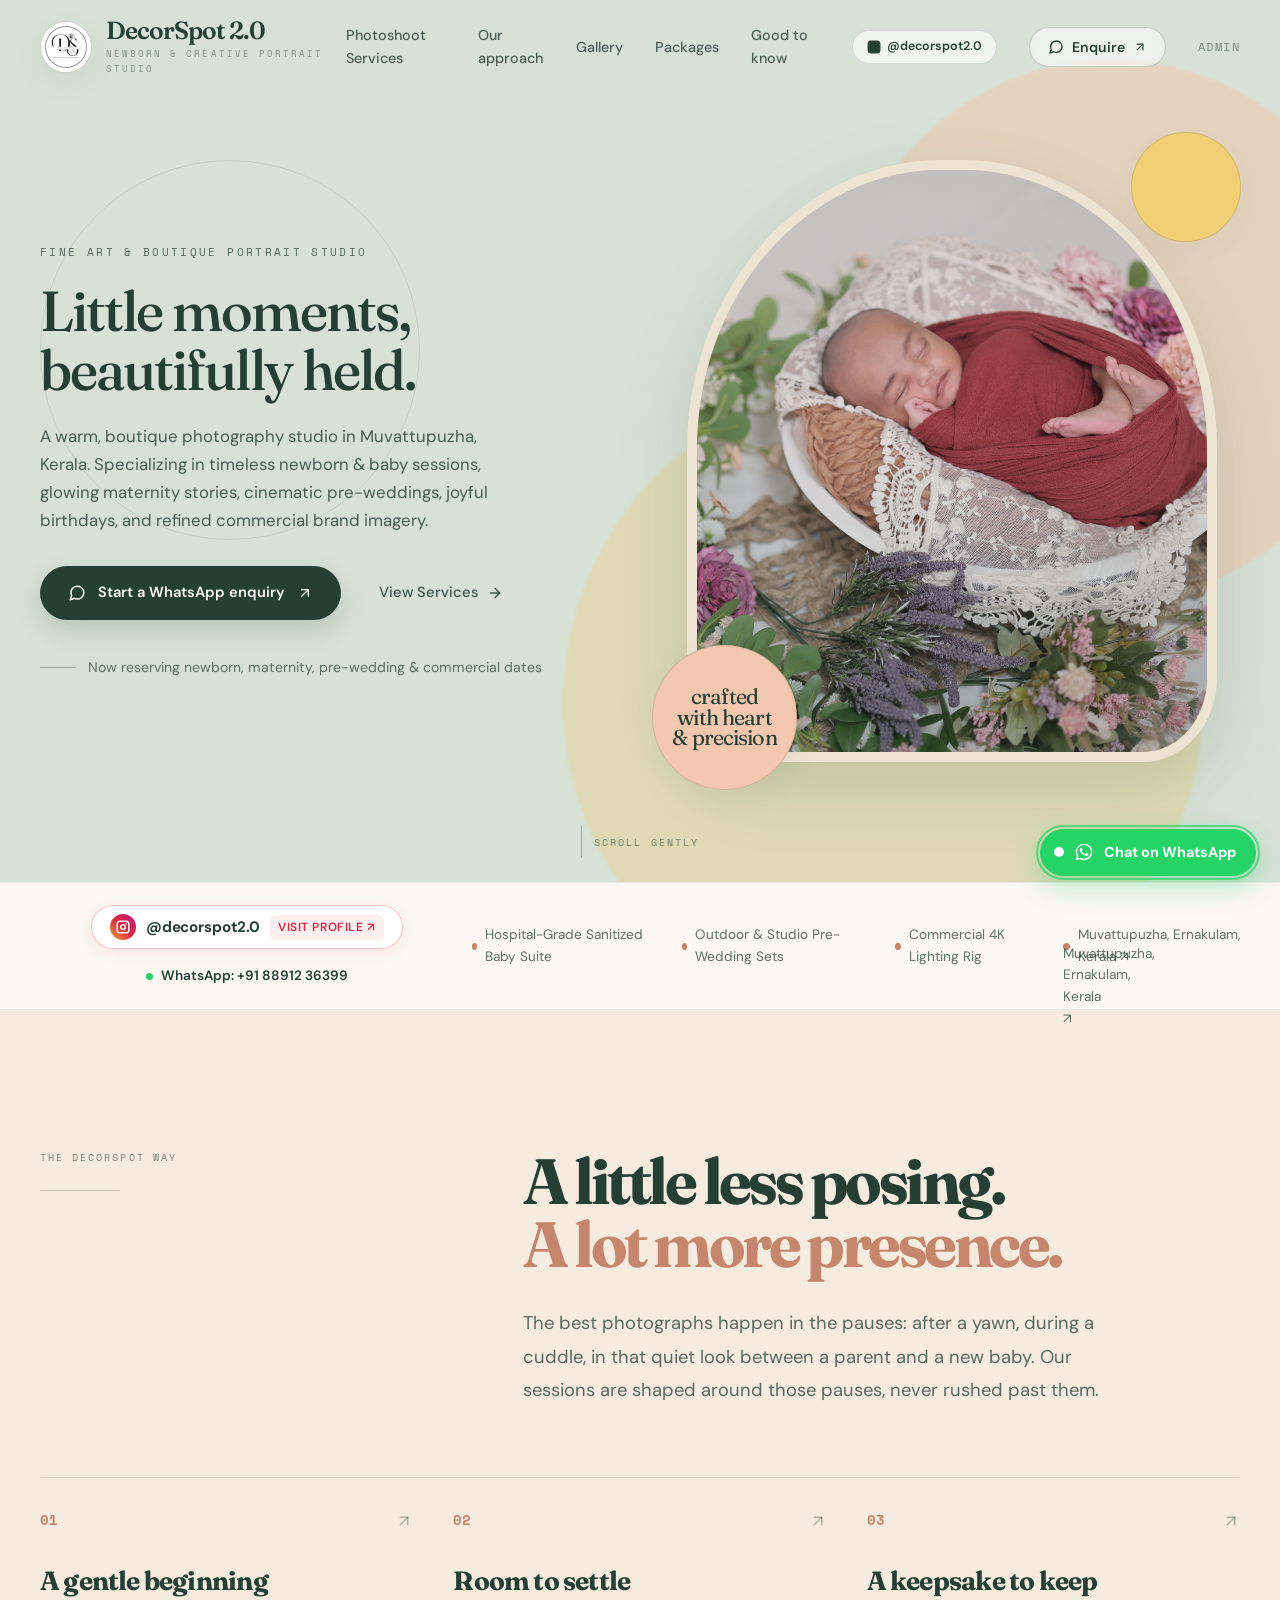
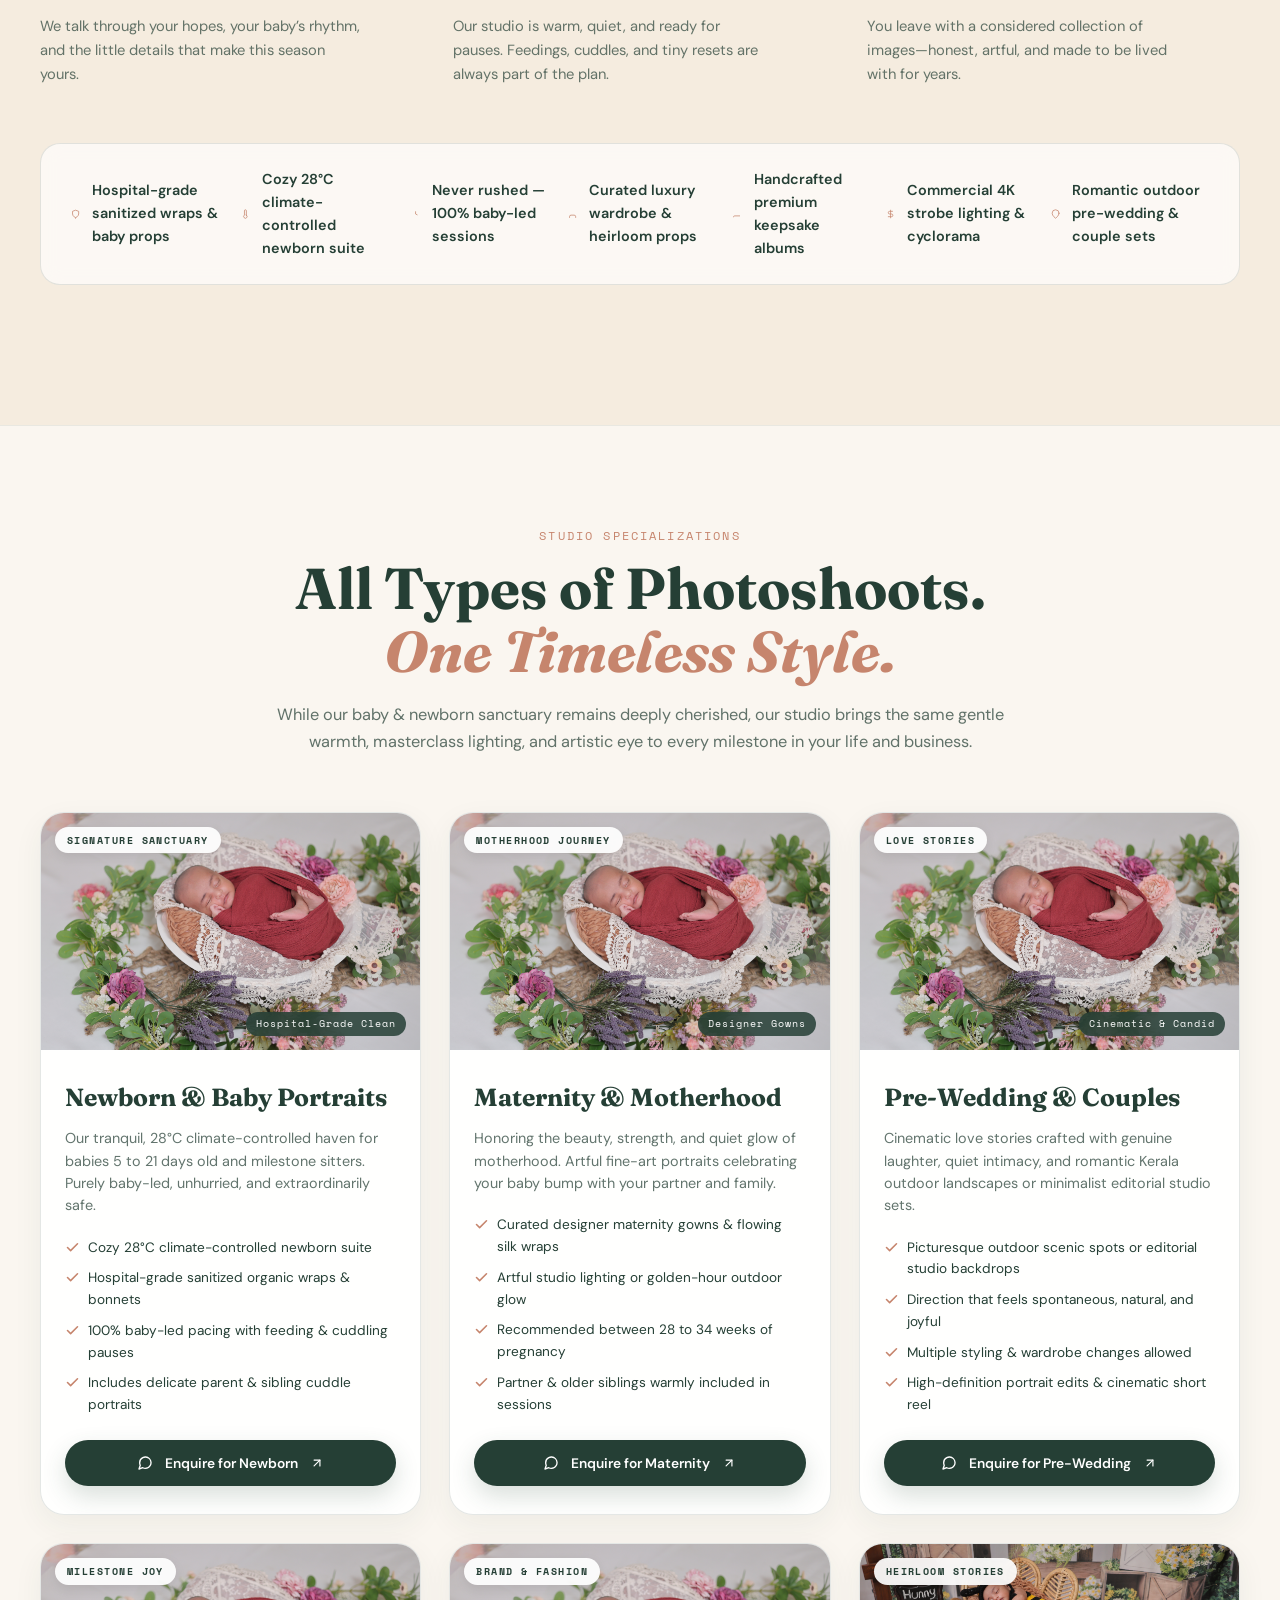
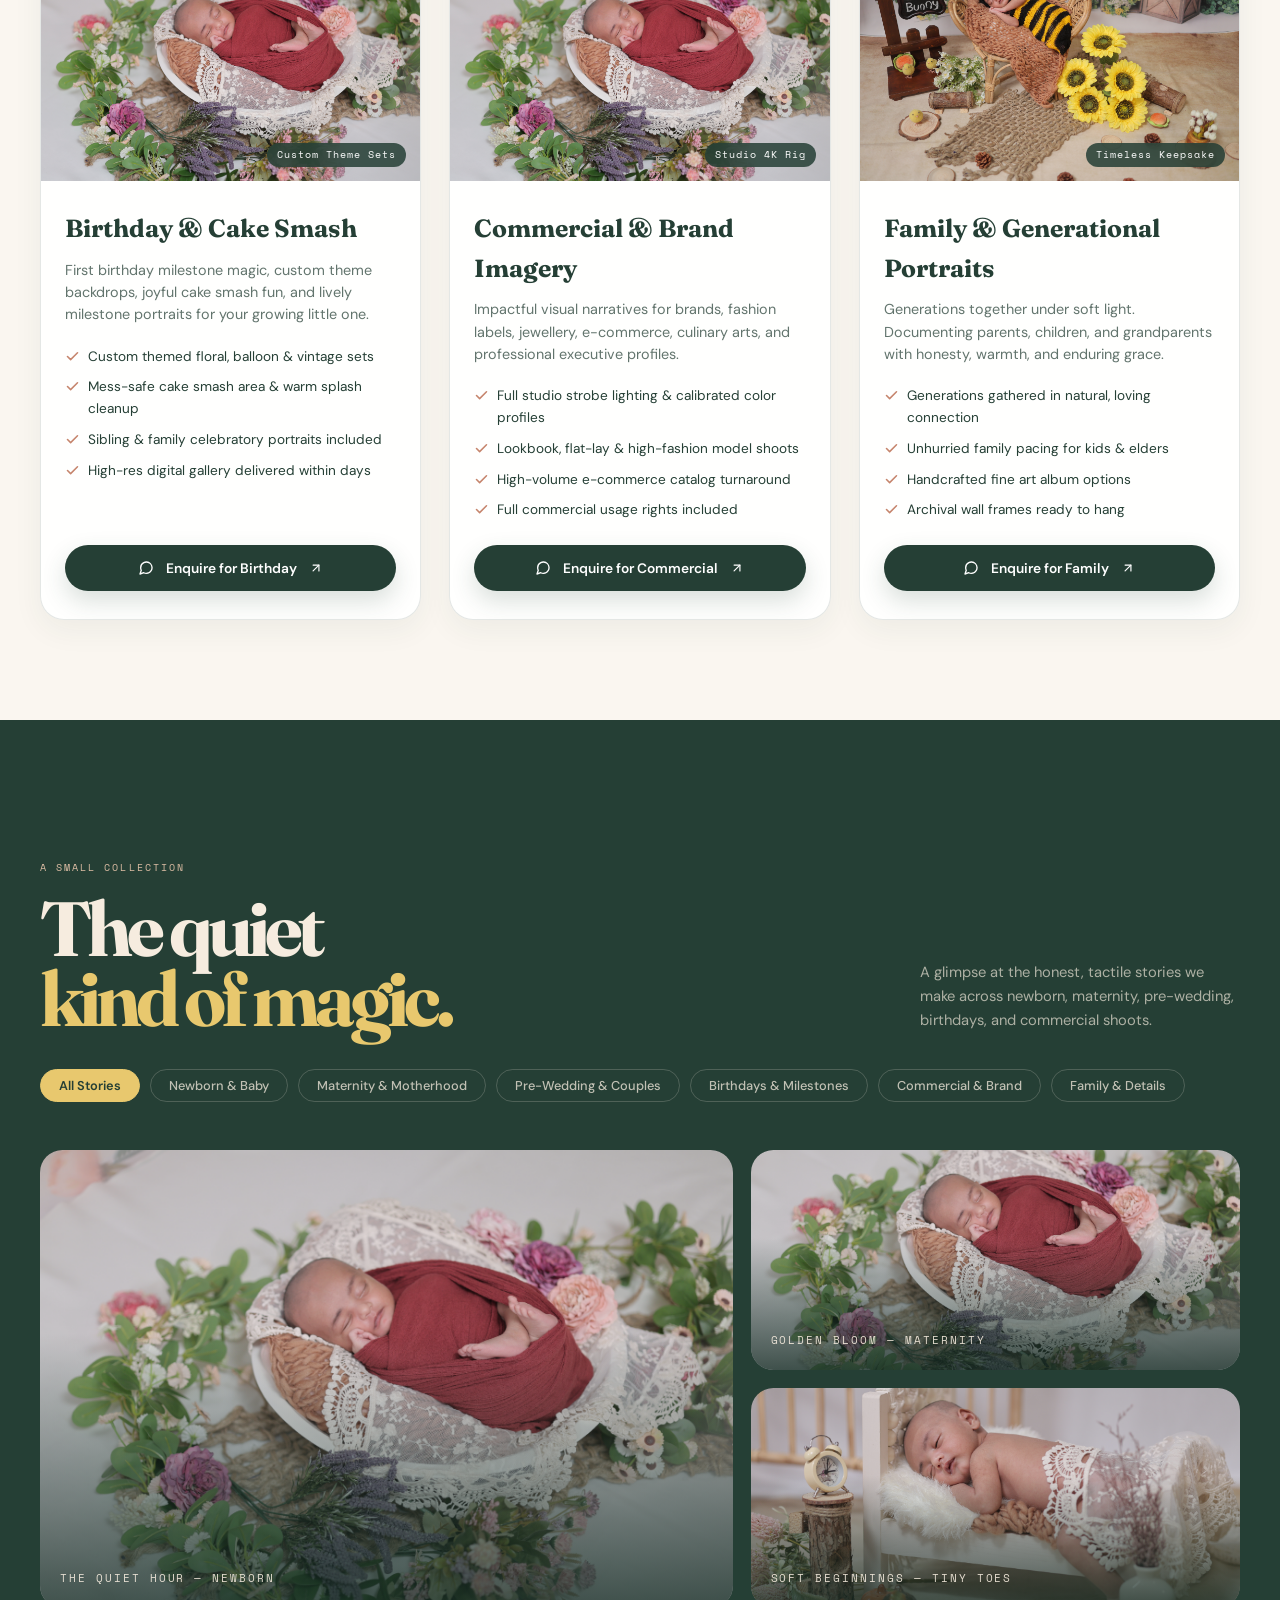
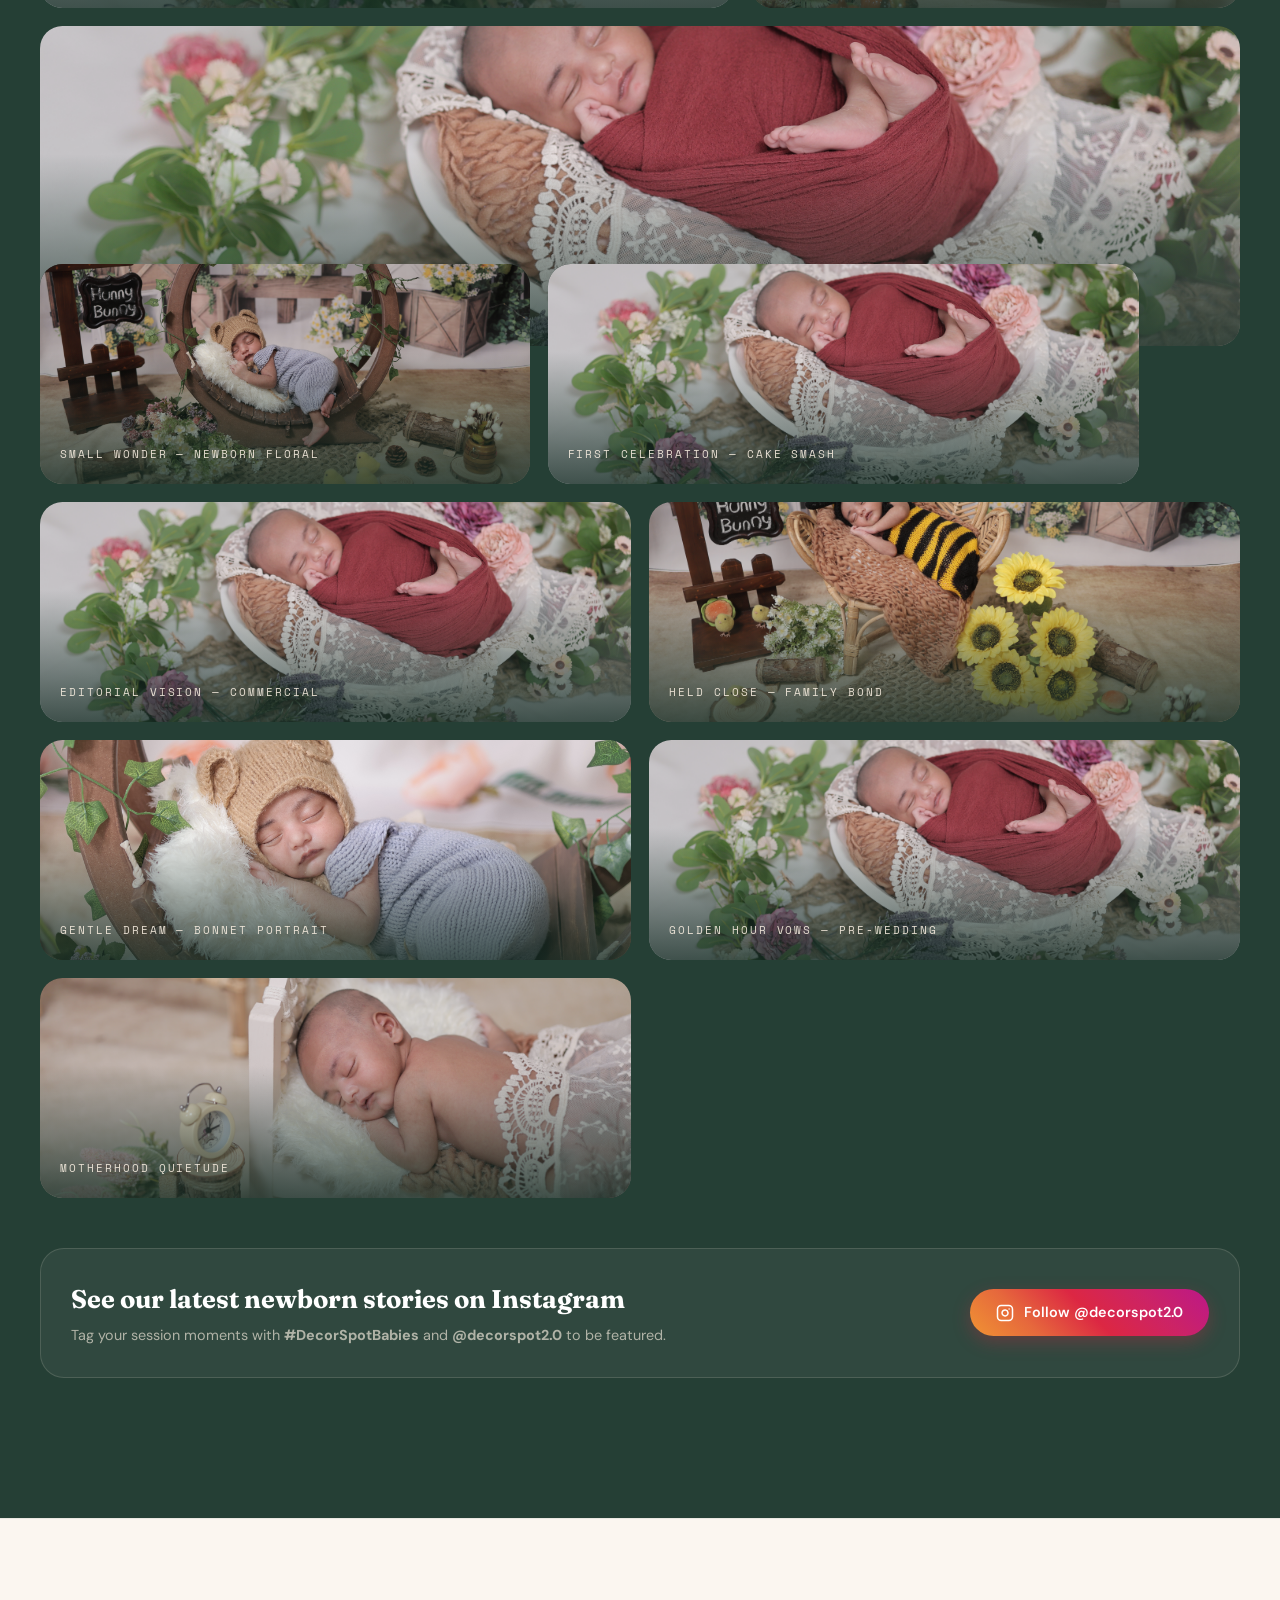
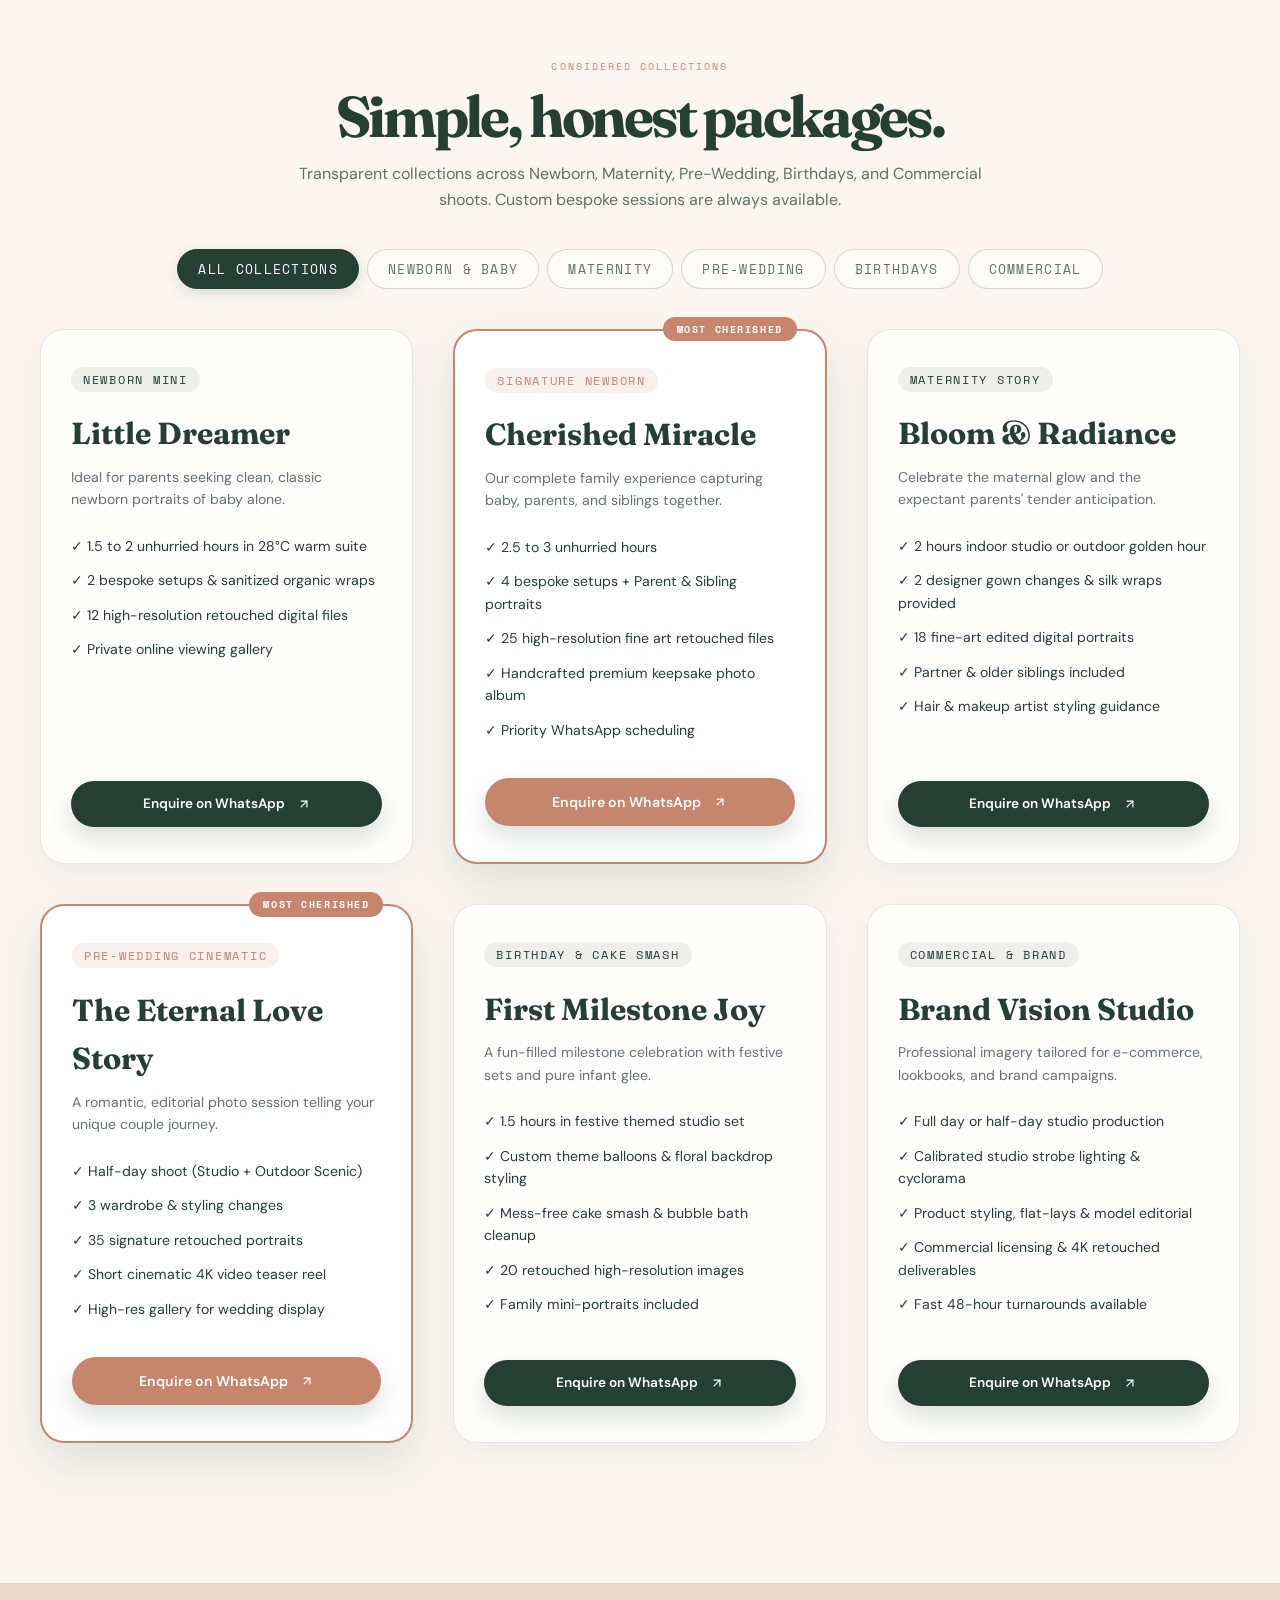
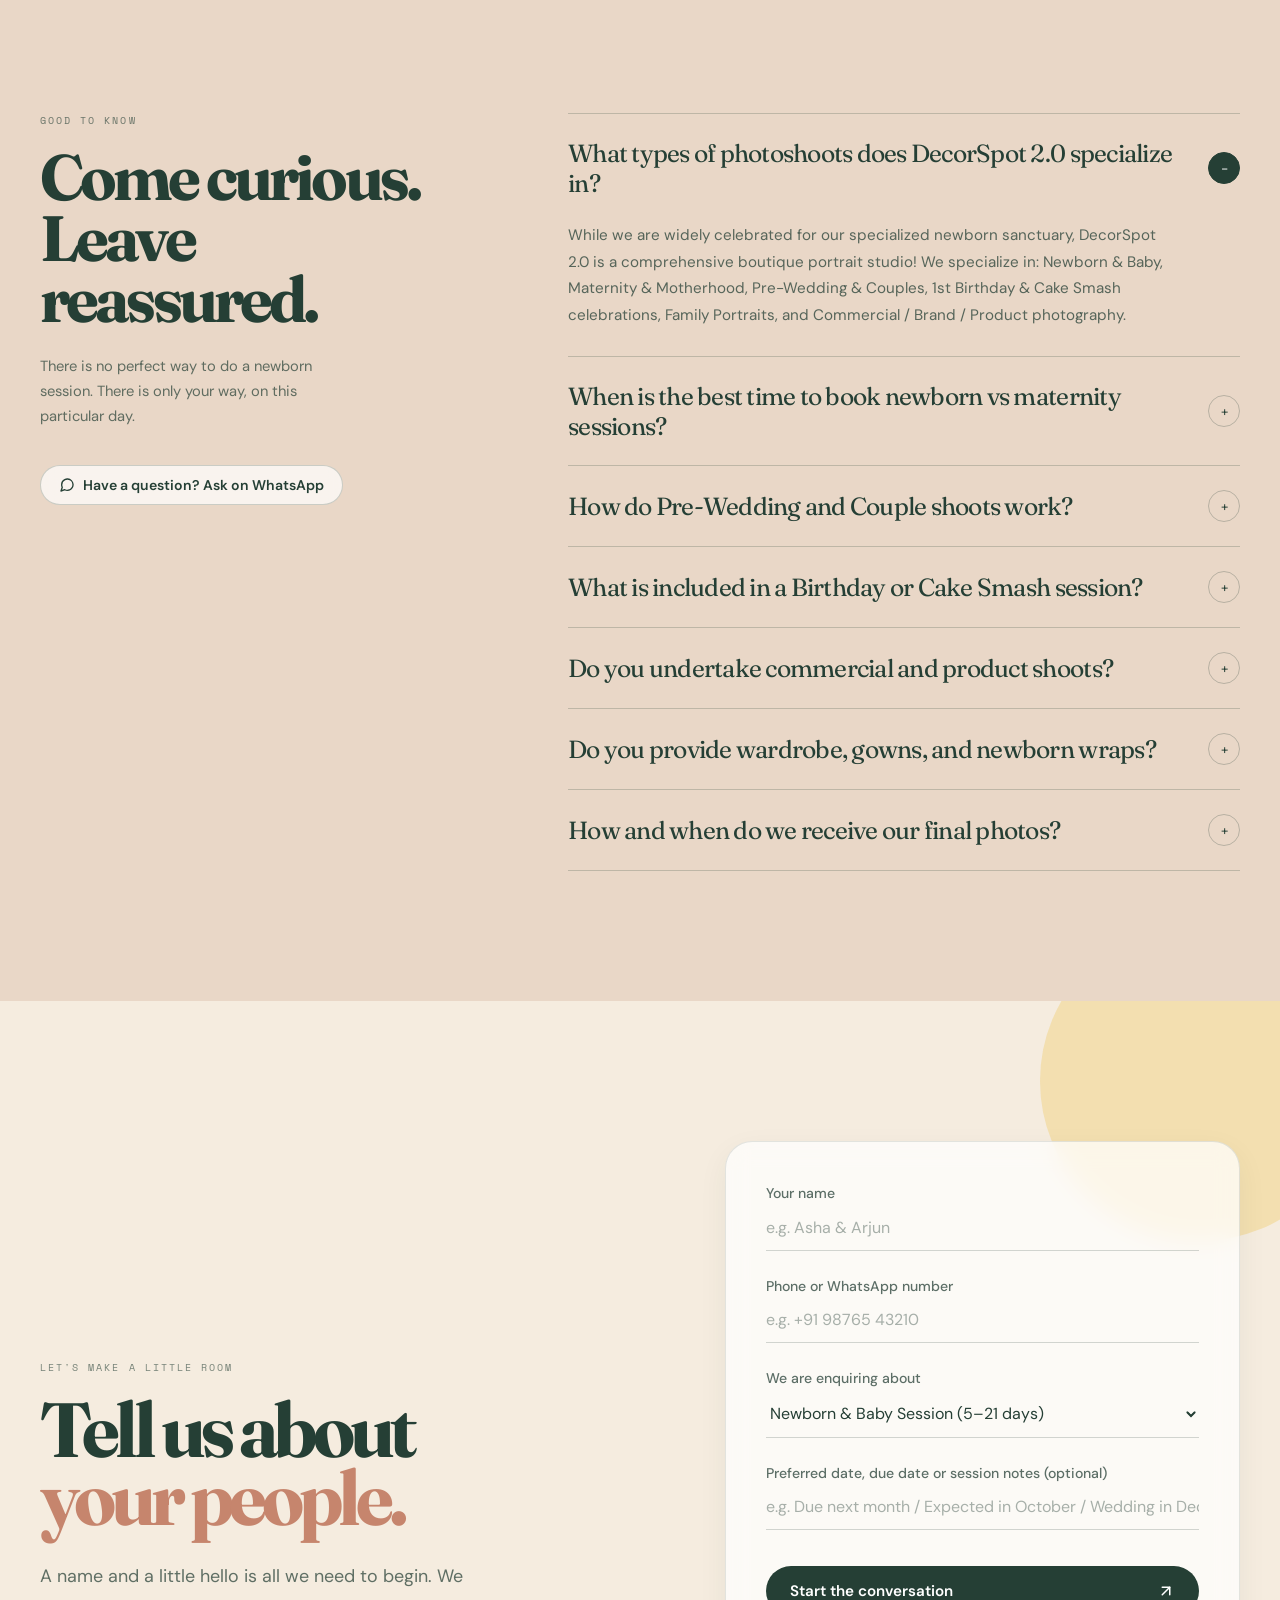
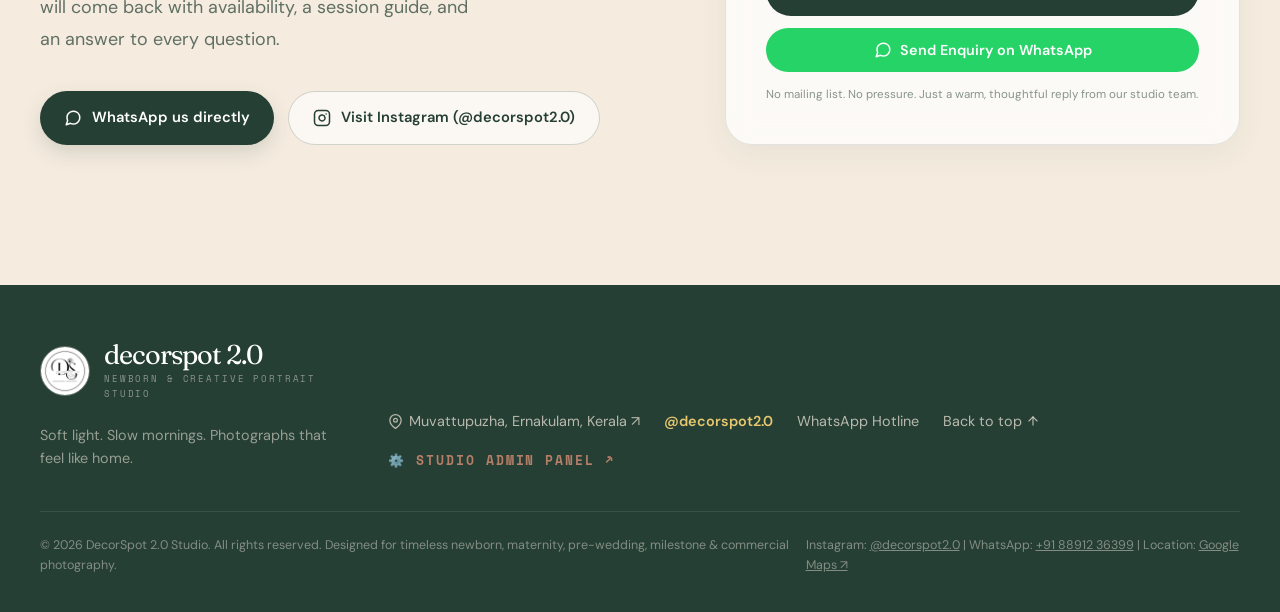
==== index.html @ b2d3eaad "Fix hero headline overflow, remove overlapping floating Instagram chip, and synchronize local direct" ====
<!DOCTYPE html>
<html lang="en">
<head>
  <meta charset="UTF-8" />
  <meta name="viewport" content="width=device-width, initial-scale=1.0, maximum-scale=5" />
  <title>DecorSpot 2.0 — Newborn, Maternity, Pre-Wedding, Birthday & Commercial Portrait Studio</title>
  <meta name="description" content="A warm, boutique photography studio in Muvattupuzha, Ernakulam, Kerala. Specializing in newborn & baby portraits, glowing maternity, pre-wedding & couples, birthdays, cake smash, and commercial brand photography." />
  <meta name="keywords" content="newborn photography, baby photoshoot, maternity photoshoot, pre-wedding photoshoot, couple shoot, birthday photoshoot, cake smash, commercial photography, DecorSpot 2.0, Muvattupuzha, Ernakulam, Kerala" />
  
  <!-- Open Graph / Facebook -->
  <meta property="og:type" content="website" />
  <meta property="og:title" content="DecorSpot 2.0 — Newborn, Maternity, Pre-Wedding, Birthday & Commercial Portrait Studio" />
  <meta property="og:description" content="Every chapter, beautifully captured. Newborns, maternity, couples, birthdays, and commercial photography in Kerala." />
  <meta property="og:image" content="logo.jpg" />

  <!-- Twitter -->
  <meta name="twitter:card" content="summary_large_image" />
  <meta name="twitter:title" content="DecorSpot 2.0 — Newborn, Maternity, Pre-Wedding, Birthday & Commercial Portrait Studio" />
  <meta name="twitter:description" content="Every chapter, beautifully captured. Newborns, maternity, couples, birthdays, and commercial photography in Kerala." />
  <meta name="twitter:image" content="logo.jpg" />

  <!-- Favicon -->
  <link rel="icon" type="image/svg+xml" href="logo.jpg" />

  <!-- Stylesheet -->
  <link rel="stylesheet" href="style.css?v=2.2" />
</head>
<body>

  <!-- ========================================================================
       SITE HEADER / NAVIGATION
       ======================================================================== -->
  <header class="site-header" id="siteHeader">
    <div class="container">
      <div class="nav-inner">
        <!-- Brand Logo -->
        <a href="#top" class="brand-logo-link" title="DecorSpot 2.0 - Home">
          <img src="logo.jpg" alt="decorspot 2.0 logo" class="brand-avatar" />
          <div class="brand-text-wrap">
            <span class="brand-title">DecorSpot 2.0 </span>
            <span class="brand-subtitle">studio </span>
          </div>
        </a>

        <!-- Desktop Navigation Links -->
        <nav class="nav-links-desktop" aria-label="Primary navigation">
          <a href="#services" class="nav-item">Photoshoot Services</a>
          <a href="#story" class="nav-item">Our approach</a>
          <a href="#gallery" class="nav-item">Gallery</a>
          <a href="#packages" class="nav-item">Packages</a>
          <a href="#faq" class="nav-item">Good to know</a>
          
          <!-- Instagram Tag Link -->
          <a href="https://www.instagram.com/decorspot2.0?stkn=cG9yaDgxZTJtbzA1&utm_source=qr" target="_blank" rel="noopener noreferrer" class="nav-insta-tag" title="Follow @decorspot2.0 on Instagram">
            <svg class="nav-insta-icon" viewBox="0 0 24 24" fill="none" stroke="currentColor" stroke-width="2" stroke-linecap="round" stroke-linejoin="round">
              <rect x="2" y="2" width="20" height="20" rx="5" ry="5"></rect>
              <path d="M16 11.37A4 4 0 1 1 12.63 8 4 4 0 0 1 16 11.37z"></path>
              <line x1="17.5" y1="6.5" x2="17.51" y2="6.5"></line>
            </svg>
            <span>@decorspot2.0</span>
          </a>

          <!-- WhatsApp Direct Enquire Button -->
          <a href="https://wa.me/918891236399?text=Hello%20DecorSpot%20Studio!%20I%20would%20love%20to%20enquire%20about%20booking%20a%20photoshoot." target="_blank" rel="noopener noreferrer" class="btn-nav-whatsapp" title="Chat on WhatsApp">
            <svg width="16" height="16" viewBox="0 0 24 24" fill="none" stroke="currentColor" stroke-width="2" stroke-linecap="round" stroke-linejoin="round">
              <path d="M21 11.5a8.38 8.38 0 0 1-.9 3.8 8.5 8.5 0 0 1-7.6 4.7 8.38 8.38 0 0 1-3.8-.9L3 21l1.9-5.7a8.38 8.38 0 0 1-.9-3.8 8.5 8.5 0 0 1 4.7-7.6 8.38 8.38 0 0 1 3.8-.9h.5a8.48 8.48 0 0 1 8 8v.5z"></path>
            </svg>
            <span>Enquire</span>
            <svg width="14" height="14" viewBox="0 0 24 24" fill="none" stroke="currentColor" stroke-width="2" stroke-linecap="round" stroke-linejoin="round">
              <line x1="7" y1="17" x2="17" y2="7"></line>
              <polyline points="7 7 17 7 17 17"></polyline>
            </svg>
          </a>

          <!-- Admin Portal Link -->
          <a href="admin.html" class="nav-item" style="opacity: 0.65; font-family: var(--font-mono); font-size: 0.74rem; text-transform: uppercase; letter-spacing: 0.12em;" title="Studio Admin Dashboard">
            Admin
          </a>
        </nav>

        <!-- Mobile Menu Hamburger Button -->
        <button type="button" class="mobile-menu-btn" id="mobileMenuBtn" aria-label="Toggle menu" aria-expanded="false">
          <svg width="20" height="20" viewBox="0 0 24 24" fill="none" stroke="currentColor" stroke-width="2" stroke-linecap="round" stroke-linejoin="round">
            <line x1="4" y1="12" x2="20" y2="12"></line>
            <line x1="4" y1="6" x2="20" y2="6"></line>
            <line x1="4" y1="18" x2="20" y2="18"></line>
          </svg>
        </button>
      </div>
    </div>

    <!-- Mobile Slide-Down Drawer -->
    <div class="mobile-menu-drawer" id="mobileMenuDrawer" aria-label="Mobile navigation">
      <a href="#services" class="mobile-nav-link">Photoshoot Services</a>
      <a href="#story" class="mobile-nav-link">Our approach</a>
      <a href="#gallery" class="mobile-nav-link">Gallery</a>
      <a href="#packages" class="mobile-nav-link">Packages</a>
      <a href="#faq" class="mobile-nav-link">Good to know</a>
      <a href="#enquire" class="mobile-nav-link">Contact studio</a>
      <a href="admin.html" class="mobile-nav-link" style="color: var(--color-terracotta); font-weight: 600;">Studio Admin Panel ↗</a>

      <a href="https://www.instagram.com/decorspot2.0?stkn=cG9yaDgxZTJtbzA1&utm_source=qr" target="_blank" rel="noopener noreferrer" class="mobile-insta-tag">
        <svg width="16" height="16" viewBox="0 0 24 24" fill="none" stroke="currentColor" stroke-width="2" stroke-linecap="round" stroke-linejoin="round">
          <rect x="2" y="2" width="20" height="20" rx="5" ry="5"></rect>
          <path d="M16 11.37A4 4 0 1 1 12.63 8 4 4 0 0 1 16 11.37z"></path>
          <line x1="17.5" y1="6.5" x2="17.51" y2="6.5"></line>
        </svg>
        <span>Instagram: @decorspot2.0</span>
      </a>

      <a href="https://wa.me/918891236399?text=Hello%20DecorSpot%20Studio!%20I%20would%20love%20to%20enquire%20about%20booking%20a%20photoshoot." target="_blank" rel="noopener noreferrer" class="mobile-whatsapp-btn">
        <svg width="17" height="17" viewBox="0 0 24 24" fill="none" stroke="currentColor" stroke-width="2" stroke-linecap="round" stroke-linejoin="round">
          <path d="M21 11.5a8.38 8.38 0 0 1-.9 3.8 8.5 8.5 0 0 1-7.6 4.7 8.38 8.38 0 0 1-3.8-.9L3 21l1.9-5.7a8.38 8.38 0 0 1-.9-3.8 8.5 8.5 0 0 1 4.7-7.6 8.38 8.38 0 0 1 3.8-.9h.5a8.48 8.48 0 0 1 8 8v.5z"></path>
        </svg>
        <span>Start WhatsApp Enquiry</span>
      </a>
    </div>
  </header>

  <!-- ========================================================================
       HERO SECTION (#top)
       ======================================================================== -->
  <section class="hero-section" id="top">
    <!-- Ambient Shapes -->
    <div class="hero-bg-orb-1"></div>
    <div class="hero-bg-orb-2"></div>
    <div class="hero-bg-orb-3"></div>

    <div class="container">
      <div class="hero-grid">
        <!-- Left Hero Text Content -->
        <div class="hero-content">
          <div class="hero-eyebrow-wrap">
            <p class="hero-eyebrow">fine art &amp; boutique portrait studio</p>
          </div>

          <h1 class="hero-title">Little moments,<br>beautifully held.</h1>

          <p class="hero-body">
            A warm, boutique photography studio in Muvattupuzha, Kerala. Specializing in timeless newborn &amp; baby sessions, glowing maternity stories, cinematic pre-weddings, joyful birthdays, and refined commercial brand imagery.
          </p>

          <div class="hero-cta-group">
            <!-- Primary WhatsApp Direct Redirection -->
            <a href="https://wa.me/918891236399?text=Hello%20DecorSpot%20Studio!%20I%20would%20love%20to%20enquire%20about%20booking%20a%20photoshoot." target="_blank" rel="noopener noreferrer" class="btn-primary-whatsapp" id="heroWhatsAppBtn">
              <svg width="18" height="18" viewBox="0 0 24 24" fill="none" stroke="currentColor" stroke-width="2" stroke-linecap="round" stroke-linejoin="round">
                <path d="M21 11.5a8.38 8.38 0 0 1-.9 3.8 8.5 8.5 0 0 1-7.6 4.7 8.38 8.38 0 0 1-3.8-.9L3 21l1.9-5.7a8.38 8.38 0 0 1-.9-3.8 8.5 8.5 0 0 1 4.7-7.6 8.38 8.38 0 0 1 3.8-.9h.5a8.48 8.48 0 0 1 8 8v.5z"></path>
              </svg>
              <span>Start a WhatsApp enquiry</span>
              <svg width="16" height="16" viewBox="0 0 24 24" fill="none" stroke="currentColor" stroke-width="2" stroke-linecap="round" stroke-linejoin="round">
                <line x1="7" y1="17" x2="17" y2="7"></line>
                <polyline points="7 7 17 7 17 17"></polyline>
              </svg>
            </a>

            <!-- Services Anchor Link -->
            <a href="#services" class="btn-hero-gallery">
              <span>View Services</span>
              <svg width="16" height="16" viewBox="0 0 24 24" fill="none" stroke="currentColor" stroke-width="2" stroke-linecap="round" stroke-linejoin="round">
                <line x1="5" y1="12" x2="19" y2="12"></line>
                <polyline points="12 5 19 12 12 19"></polyline>
              </svg>
            </a>
          </div>

          <!-- Booking Note -->
          <div class="hero-booking-note">
            <span class="hero-note-line"></span>
            <span>Now reserving newborn, maternity, pre-wedding &amp; commercial dates</span>
          </div>
        </div>

        <!-- Right Hero Visual -->
        <div class="hero-visual">
          <div class="hero-arch-frame">
            <img src="img1.JPG" alt="Newborn sleeping peacefully in an oat-colored knit blanket at DecorSpot studio" class="hero-baby-image" />
            <div class="hero-image-overlay"></div>
          </div>

          <!-- Floating Badges -->
          <div class="hero-float-badge">
            <span class="hero-badge-text">crafted with heart &amp; precision</span>
          </div>

          <div class="hero-float-orb-yellow"></div>
        </div>
      </div>
    </div>

    <!-- Scroll Indicator -->
    <a href="#services" class="scroll-indicator">
      <span class="scroll-line"></span>
      <span>scroll gently</span>
    </a>
  </section>

  <!-- ========================================================================
       SOCIAL PROOF & REDIRECTION STRIP
       ======================================================================== -->
  <section class="social-strip">
    <div class="container">
      <div class="social-strip-inner">
        <div class="social-strip-left">
          <!-- Instagram Tag Pill with Redirection & Copy -->
          <a href="https://www.instagram.com/decorspot2.0?stkn=cG9yaDgxZTJtbzA1&utm_source=qr" target="_blank" rel="noopener noreferrer" class="insta-tag-pill" title="Click to open Instagram profile">
            <span class="insta-gradient-badge">
              <svg width="14" height="14" viewBox="0 0 24 24" fill="none" stroke="currentColor" stroke-width="2.5" stroke-linecap="round" stroke-linejoin="round">
                <rect x="2" y="2" width="20" height="20" rx="5" ry="5"></rect>
                <path d="M16 11.37A4 4 0 1 1 12.63 8 4 4 0 0 1 16 11.37z"></path>
                <line x1="17.5" y1="6.5" x2="17.51" y2="6.5"></line>
              </svg>
            </span>
            <span class="insta-handle-text">@decorspot2.0</span>
            <span class="insta-action-hint">Visit Profile ↗</span>
          </a>

          <!-- WhatsApp Quick Contact Tag -->
          <a href="https://wa.me/918891236399?text=Hello%20DecorSpot%20Studio!%20I%20would%20love%20to%20enquire%20about%20booking%20a%20photoshoot." target="_blank" rel="noopener noreferrer" class="social-stat-item" style="font-weight: 600; color: var(--color-primary);">
            <span class="stat-dot" style="background-color: var(--color-whatsapp);"></span>
            <span>WhatsApp: +91 88912 36399</span>
          </a>
        </div>

        <div class="social-strip-stats">
          <div class="social-stat-item">
            <span class="stat-dot"></span>
            <span>Hospital-Grade Sanitized Baby Suite</span>
          </div>
          <div class="social-stat-item">
            <span class="stat-dot"></span>
            <span>Outdoor &amp; Studio Pre-Wedding Sets</span>
          </div>
          <div class="social-stat-item">
            <span class="stat-dot"></span>
            <span>Commercial 4K Lighting Rig</span>
          </div>
          <a href="https://maps.google.com/?q=Muvattupuzha,+Ernakulam,+Kerala" target="_blank" rel="noopener noreferrer" class="social-stat-item social-location-link" title="Open Google Maps Location">
            <span class="stat-dot"></span>
            <span>Muvattupuzha, Kerala ↗</span>
          </a>
        </div>
      </div>
    </div>
  </section>

  <!-- ========================================================================
       OUR APPROACH SECTION (#story)
       ======================================================================== -->
  <section class="story-section" id="story">
    <div class="container">
      <div class="story-header-grid">
        <div>
          <p class="story-eyebrow">the decorspot way</p>
          <div class="story-rule"></div>
        </div>

        <div>
          <h2 class="story-headline">
            A little less posing.<br>
            <span class="story-headline-highlight">A lot more presence.</span>
          </h2>

          <p class="story-intro-body">
            The best photographs happen in the pauses: after a yawn, during a cuddle, in that quiet look between a parent and a new baby. Our sessions are shaped around those pauses, never rushed past them.
          </p>
        </div>
      </div>

      <!-- 3-Step Process -->
      <div class="process-grid">
        <!-- Step 1 -->
        <article class="process-card">
          <div class="process-card-top">
            <span class="process-number">01</span>
            <svg class="process-icon-arrow" width="18" height="18" viewBox="0 0 24 24" fill="none" stroke="currentColor" stroke-width="2" stroke-linecap="round" stroke-linejoin="round">
              <line x1="7" y1="17" x2="17" y2="7"></line>
              <polyline points="7 7 17 7 17 17"></polyline>
            </svg>
          </div>
          <h3 class="process-title">A gentle beginning</h3>
          <p class="process-body">
            We talk through your hopes, your baby’s rhythm, and the little details that make this season yours.
          </p>
        </article>

        <!-- Step 2 -->
        <article class="process-card">
          <div class="process-card-top">
            <span class="process-number">02</span>
            <svg class="process-icon-arrow" width="18" height="18" viewBox="0 0 24 24" fill="none" stroke="currentColor" stroke-width="2" stroke-linecap="round" stroke-linejoin="round">
              <line x1="7" y1="17" x2="17" y2="7"></line>
              <polyline points="7 7 17 7 17 17"></polyline>
            </svg>
          </div>
          <h3 class="process-title">Room to settle</h3>
          <p class="process-body">
            Our studio is warm, quiet, and ready for pauses. Feedings, cuddles, and tiny resets are always part of the plan.
          </p>
        </article>

        <!-- Step 3 -->
        <article class="process-card">
          <div class="process-card-top">
            <span class="process-number">03</span>
            <svg class="process-icon-arrow" width="18" height="18" viewBox="0 0 24 24" fill="none" stroke="currentColor" stroke-width="2" stroke-linecap="round" stroke-linejoin="round">
              <line x1="7" y1="17" x2="17" y2="7"></line>
              <polyline points="7 7 17 7 17 17"></polyline>
            </svg>
          </div>
          <h3 class="process-title">A keepsake to keep</h3>
          <p class="process-body">
            You leave with a considered collection of images—honest, artful, and made to be lived with for years.
          </p>
        </article>
      </div>

      <!-- Studio Safety & Hygiene Highlight Banner -->
      <div class="safety-highlight-banner">
        <div class="safety-item">
          <svg class="safety-item-icon" viewBox="0 0 24 24" fill="none" stroke="currentColor" stroke-width="2" stroke-linecap="round" stroke-linejoin="round">
            <path d="M12 22s8-4 8-10V5l-8-3-8 3v7c0 6 8 10 8 10z"></path>
          </svg>
          <span>Hospital-grade sanitized wraps & props</span>
        </div>
        <div class="safety-item">
          <svg class="safety-item-icon" viewBox="0 0 24 24" fill="none" stroke="currentColor" stroke-width="2" stroke-linecap="round" stroke-linejoin="round">
            <path d="M14 14.76V3.5a2.5 2.5 0 0 0-5 0v11.26a4.5 4.5 0 1 0 5 0z"></path>
          </svg>
          <span>Cozy 28°C climate-controlled newborn suite</span>
        </div>
        <div class="safety-item">
          <svg class="safety-item-icon" viewBox="0 0 24 24" fill="none" stroke="currentColor" stroke-width="2" stroke-linecap="round" stroke-linejoin="round">
            <circle cx="12" cy="12" r="10"></circle>
            <polyline points="12 6 12 12 16 14"></polyline>
          </svg>
          <span>Never rushed — 100% baby-led sessions</span>
        </div>
      </div>
    </div>
  </section>

  <!-- ========================================================================
       PHOTOSHOOT SERVICES / SPECIALIZATIONS (#services)
       ======================================================================== -->
  <section class="services-section" id="services">
    <div class="container">
      <div class="services-header">
        <p class="services-eyebrow">studio specializations</p>
        <h2 class="services-headline">
          All Types of Photoshoots.<br>
          <span class="services-headline-highlight">One Timeless Style.</span>
        </h2>
        <p class="services-sub">
          While our baby &amp; newborn sanctuary remains deeply cherished, our studio brings the same gentle warmth, masterclass lighting, and artistic eye to every milestone in your life and business.
        </p>
      </div>

      <div class="services-grid" id="servicesGrid">
        <!-- 1. Newborn & Baby -->
        <article class="service-card" data-service-id="newborn">
          <div class="service-card-media">
            <img src="img1.JPG" alt="Newborn & Baby Portraits" class="service-card-img" loading="lazy" />
            <span class="service-badge-pill">Signature Sanctuary</span>
            <span class="service-tag-pill">Hospital-Grade Clean</span>
          </div>
          <div class="service-card-content">
            <div>
              <h3 class="service-card-title">Newborn &amp; Baby Portraits</h3>
              <p class="service-card-desc">Our tranquil, 28°C climate-controlled haven for babies 5 to 21 days old and milestone sitters. Purely baby-led, unhurried, and extraordinarily safe.</p>
              <ul class="service-card-highlights">
                <li><svg width="15" height="15" viewBox="0 0 24 24" fill="none" stroke="currentColor" stroke-width="2.5" stroke-linecap="round" stroke-linejoin="round"><polyline points="20 6 9 17 4 12"></polyline></svg><span>Cozy 28°C climate-controlled newborn suite</span></li>
                <li><svg width="15" height="15" viewBox="0 0 24 24" fill="none" stroke="currentColor" stroke-width="2.5" stroke-linecap="round" stroke-linejoin="round"><polyline points="20 6 9 17 4 12"></polyline></svg><span>Hospital-grade sanitized organic wraps &amp; bonnets</span></li>
                <li><svg width="15" height="15" viewBox="0 0 24 24" fill="none" stroke="currentColor" stroke-width="2.5" stroke-linecap="round" stroke-linejoin="round"><polyline points="20 6 9 17 4 12"></polyline></svg><span>100% baby-led pacing with feeding &amp; cuddling pauses</span></li>
                <li><svg width="15" height="15" viewBox="0 0 24 24" fill="none" stroke="currentColor" stroke-width="2.5" stroke-linecap="round" stroke-linejoin="round"><polyline points="20 6 9 17 4 12"></polyline></svg><span>Includes delicate parent &amp; sibling cuddle portraits</span></li>
              </ul>
            </div>
            <a href="https://wa.me/918891236399?text=Hello%20DecorSpot!%20I'd%20love%20to%20enquire%20about%20a%20Newborn%20/%20Baby%20Photoshoot." target="_blank" rel="noopener noreferrer" class="btn-primary-whatsapp service-card-cta">
              <svg width="16" height="16" viewBox="0 0 24 24" fill="none" stroke="currentColor" stroke-width="2" stroke-linecap="round" stroke-linejoin="round"><path d="M21 11.5a8.38 8.38 0 0 1-.9 3.8 8.5 8.5 0 0 1-7.6 4.7 8.38 8.38 0 0 1-3.8-.9L3 21l1.9-5.7a8.38 8.38 0 0 1-.9-3.8 8.5 8.5 0 0 1 4.7-7.6 8.38 8.38 0 0 1 3.8-.9h.5a8.48 8.48 0 0 1 8 8v.5z"></path></svg>
              <span>Enquire for Newborn</span>
              <svg width="14" height="14" viewBox="0 0 24 24" fill="none" stroke="currentColor" stroke-width="2" stroke-linecap="round" stroke-linejoin="round"><line x1="7" y1="17" x2="17" y2="7"></line><polyline points="7 7 17 7 17 17"></polyline></svg>
            </a>
          </div>
        </article>

        <!-- 2. Maternity & Motherhood -->
        <article class="service-card" data-service-id="maternity">
          <div class="service-card-media">
            <img src="https://images.unsplash.com/photo-1544126592-807ade215a0b?auto=format&fit=crop&w=800&q=80" alt="Maternity & Motherhood Portraits" class="service-card-img" loading="lazy" onerror="this.src='img1.JPG'" />
            <span class="service-badge-pill">Motherhood Journey</span>
            <span class="service-tag-pill">Designer Gowns</span>
          </div>
          <div class="service-card-content">
            <div>
              <h3 class="service-card-title">Maternity &amp; Motherhood</h3>
              <p class="service-card-desc">Honoring the beauty, strength, and quiet glow of motherhood. Artful fine-art portraits celebrating your baby bump with your partner and family.</p>
              <ul class="service-card-highlights">
                <li><svg width="15" height="15" viewBox="0 0 24 24" fill="none" stroke="currentColor" stroke-width="2.5" stroke-linecap="round" stroke-linejoin="round"><polyline points="20 6 9 17 4 12"></polyline></svg><span>Curated designer maternity gowns &amp; flowing silk wraps</span></li>
                <li><svg width="15" height="15" viewBox="0 0 24 24" fill="none" stroke="currentColor" stroke-width="2.5" stroke-linecap="round" stroke-linejoin="round"><polyline points="20 6 9 17 4 12"></polyline></svg><span>Artful studio lighting or golden-hour outdoor glow</span></li>
                <li><svg width="15" height="15" viewBox="0 0 24 24" fill="none" stroke="currentColor" stroke-width="2.5" stroke-linecap="round" stroke-linejoin="round"><polyline points="20 6 9 17 4 12"></polyline></svg><span>Recommended between 28 to 34 weeks of pregnancy</span></li>
                <li><svg width="15" height="15" viewBox="0 0 24 24" fill="none" stroke="currentColor" stroke-width="2.5" stroke-linecap="round" stroke-linejoin="round"><polyline points="20 6 9 17 4 12"></polyline></svg><span>Partner &amp; older siblings warmly included in sessions</span></li>
              </ul>
            </div>
            <a href="https://wa.me/918891236399?text=Hello%20DecorSpot!%20I'd%20love%20to%20enquire%20about%20a%20Maternity%20Photoshoot." target="_blank" rel="noopener noreferrer" class="btn-primary-whatsapp service-card-cta">
              <svg width="16" height="16" viewBox="0 0 24 24" fill="none" stroke="currentColor" stroke-width="2" stroke-linecap="round" stroke-linejoin="round"><path d="M21 11.5a8.38 8.38 0 0 1-.9 3.8 8.5 8.5 0 0 1-7.6 4.7 8.38 8.38 0 0 1-3.8-.9L3 21l1.9-5.7a8.38 8.38 0 0 1-.9-3.8 8.5 8.5 0 0 1 4.7-7.6 8.38 8.38 0 0 1 3.8-.9h.5a8.48 8.48 0 0 1 8 8v.5z"></path></svg>
              <span>Enquire for Maternity</span>
              <svg width="14" height="14" viewBox="0 0 24 24" fill="none" stroke="currentColor" stroke-width="2" stroke-linecap="round" stroke-linejoin="round"><line x1="7" y1="17" x2="17" y2="7"></line><polyline points="7 7 17 7 17 17"></polyline></svg>
            </a>
          </div>
        </article>

        <!-- 3. Pre-Wedding & Couples -->
        <article class="service-card" data-service-id="prewedding">
          <div class="service-card-media">
            <img src="https://images.unsplash.com/photo-1519741497674-611481863552?auto=format&fit=crop&w=800&q=80" alt="Pre-Wedding & Couples" class="service-card-img" loading="lazy" onerror="this.src='img1.JPG'" />
            <span class="service-badge-pill">Love Stories</span>
            <span class="service-tag-pill">Cinematic &amp; Candid</span>
          </div>
          <div class="service-card-content">
            <div>
              <h3 class="service-card-title">Pre-Wedding &amp; Couples</h3>
              <p class="service-card-desc">Cinematic love stories crafted with genuine laughter, quiet intimacy, and romantic Kerala outdoor landscapes or minimalist editorial studio sets.</p>
              <ul class="service-card-highlights">
                <li><svg width="15" height="15" viewBox="0 0 24 24" fill="none" stroke="currentColor" stroke-width="2.5" stroke-linecap="round" stroke-linejoin="round"><polyline points="20 6 9 17 4 12"></polyline></svg><span>Picturesque outdoor scenic spots or editorial studio backdrops</span></li>
                <li><svg width="15" height="15" viewBox="0 0 24 24" fill="none" stroke="currentColor" stroke-width="2.5" stroke-linecap="round" stroke-linejoin="round"><polyline points="20 6 9 17 4 12"></polyline></svg><span>Direction that feels spontaneous, natural, and joyful</span></li>
                <li><svg width="15" height="15" viewBox="0 0 24 24" fill="none" stroke="currentColor" stroke-width="2.5" stroke-linecap="round" stroke-linejoin="round"><polyline points="20 6 9 17 4 12"></polyline></svg><span>Multiple styling &amp; wardrobe changes allowed</span></li>
                <li><svg width="15" height="15" viewBox="0 0 24 24" fill="none" stroke="currentColor" stroke-width="2.5" stroke-linecap="round" stroke-linejoin="round"><polyline points="20 6 9 17 4 12"></polyline></svg><span>High-definition portrait edits &amp; cinematic short reel</span></li>
              </ul>
            </div>
            <a href="https://wa.me/918891236399?text=Hello%20DecorSpot!%20I'd%20love%20to%20enquire%20about%20a%20Pre-Wedding%20/%20Couple%20Photoshoot." target="_blank" rel="noopener noreferrer" class="btn-primary-whatsapp service-card-cta">
              <svg width="16" height="16" viewBox="0 0 24 24" fill="none" stroke="currentColor" stroke-width="2" stroke-linecap="round" stroke-linejoin="round"><path d="M21 11.5a8.38 8.38 0 0 1-.9 3.8 8.5 8.5 0 0 1-7.6 4.7 8.38 8.38 0 0 1-3.8-.9L3 21l1.9-5.7a8.38 8.38 0 0 1-.9-3.8 8.5 8.5 0 0 1 4.7-7.6 8.38 8.38 0 0 1 3.8-.9h.5a8.48 8.48 0 0 1 8 8v.5z"></path></svg>
              <span>Enquire for Pre-Wedding</span>
              <svg width="14" height="14" viewBox="0 0 24 24" fill="none" stroke="currentColor" stroke-width="2" stroke-linecap="round" stroke-linejoin="round"><line x1="7" y1="17" x2="17" y2="7"></line><polyline points="7 7 17 7 17 17"></polyline></svg>
            </a>
          </div>
        </article>

        <!-- 4. Birthday & Cake Smash -->
        <article class="service-card" data-service-id="birthday">
          <div class="service-card-media">
            <img src="https://images.unsplash.com/photo-1513151233558-d860c5398176?auto=format&fit=crop&w=800&q=80" alt="Birthday & Cake Smash" class="service-card-img" loading="lazy" onerror="this.src='img1.JPG'" />
            <span class="service-badge-pill">Milestone Joy</span>
            <span class="service-tag-pill">Custom Theme Sets</span>
          </div>
          <div class="service-card-content">
            <div>
              <h3 class="service-card-title">Birthday &amp; Cake Smash</h3>
              <p class="service-card-desc">First birthday milestone magic, custom theme backdrops, joyful cake smash fun, and lively milestone portraits for your growing little one.</p>
              <ul class="service-card-highlights">
                <li><svg width="15" height="15" viewBox="0 0 24 24" fill="none" stroke="currentColor" stroke-width="2.5" stroke-linecap="round" stroke-linejoin="round"><polyline points="20 6 9 17 4 12"></polyline></svg><span>Custom themed floral, balloon &amp; vintage sets</span></li>
                <li><svg width="15" height="15" viewBox="0 0 24 24" fill="none" stroke="currentColor" stroke-width="2.5" stroke-linecap="round" stroke-linejoin="round"><polyline points="20 6 9 17 4 12"></polyline></svg><span>Mess-safe cake smash area &amp; warm splash cleanup</span></li>
                <li><svg width="15" height="15" viewBox="0 0 24 24" fill="none" stroke="currentColor" stroke-width="2.5" stroke-linecap="round" stroke-linejoin="round"><polyline points="20 6 9 17 4 12"></polyline></svg><span>Sibling &amp; family celebratory portraits included</span></li>
                <li><svg width="15" height="15" viewBox="0 0 24 24" fill="none" stroke="currentColor" stroke-width="2.5" stroke-linecap="round" stroke-linejoin="round"><polyline points="20 6 9 17 4 12"></polyline></svg><span>High-res digital gallery delivered within days</span></li>
              </ul>
            </div>
            <a href="https://wa.me/918891236399?text=Hello%20DecorSpot!%20I'd%20love%20to%20enquire%20about%20a%20Birthday%20/%20Cake%20Smash%20Shoot." target="_blank" rel="noopener noreferrer" class="btn-primary-whatsapp service-card-cta">
              <svg width="16" height="16" viewBox="0 0 24 24" fill="none" stroke="currentColor" stroke-width="2" stroke-linecap="round" stroke-linejoin="round"><path d="M21 11.5a8.38 8.38 0 0 1-.9 3.8 8.5 8.5 0 0 1-7.6 4.7 8.38 8.38 0 0 1-3.8-.9L3 21l1.9-5.7a8.38 8.38 0 0 1-.9-3.8 8.5 8.5 0 0 1 4.7-7.6 8.38 8.38 0 0 1 3.8-.9h.5a8.48 8.48 0 0 1 8 8v.5z"></path></svg>
              <span>Enquire for Birthday</span>
              <svg width="14" height="14" viewBox="0 0 24 24" fill="none" stroke="currentColor" stroke-width="2" stroke-linecap="round" stroke-linejoin="round"><line x1="7" y1="17" x2="17" y2="7"></line><polyline points="7 7 17 7 17 17"></polyline></svg>
            </a>
          </div>
        </article>

        <!-- 5. Commercial & Brand -->
        <article class="service-card" data-service-id="commercial">
          <div class="service-card-media">
            <img src="https://images.unsplash.com/photo-1441986300917-64674bd600d8?auto=format&fit=crop&w=800&q=80" alt="Commercial & Brand Imagery" class="service-card-img" loading="lazy" onerror="this.src='img1.JPG'" />
            <span class="service-badge-pill">Brand &amp; Fashion</span>
            <span class="service-tag-pill">Studio 4K Rig</span>
          </div>
          <div class="service-card-content">
            <div>
              <h3 class="service-card-title">Commercial &amp; Brand Imagery</h3>
              <p class="service-card-desc">Impactful visual narratives for brands, fashion labels, jewellery, e-commerce, culinary arts, and professional executive profiles.</p>
              <ul class="service-card-highlights">
                <li><svg width="15" height="15" viewBox="0 0 24 24" fill="none" stroke="currentColor" stroke-width="2.5" stroke-linecap="round" stroke-linejoin="round"><polyline points="20 6 9 17 4 12"></polyline></svg><span>Full studio strobe lighting &amp; calibrated color profiles</span></li>
                <li><svg width="15" height="15" viewBox="0 0 24 24" fill="none" stroke="currentColor" stroke-width="2.5" stroke-linecap="round" stroke-linejoin="round"><polyline points="20 6 9 17 4 12"></polyline></svg><span>Lookbook, flat-lay &amp; high-fashion model shoots</span></li>
                <li><svg width="15" height="15" viewBox="0 0 24 24" fill="none" stroke="currentColor" stroke-width="2.5" stroke-linecap="round" stroke-linejoin="round"><polyline points="20 6 9 17 4 12"></polyline></svg><span>High-volume e-commerce catalog turnaround</span></li>
                <li><svg width="15" height="15" viewBox="0 0 24 24" fill="none" stroke="currentColor" stroke-width="2.5" stroke-linecap="round" stroke-linejoin="round"><polyline points="20 6 9 17 4 12"></polyline></svg><span>Full commercial usage rights included</span></li>
              </ul>
            </div>
            <a href="https://wa.me/918891236399?text=Hello%20DecorSpot!%20I'd%20love%20to%20enquire%20about%20a%20Commercial%20/%20Brand%20/%20Product%20Shoot." target="_blank" rel="noopener noreferrer" class="btn-primary-whatsapp service-card-cta">
              <svg width="16" height="16" viewBox="0 0 24 24" fill="none" stroke="currentColor" stroke-width="2" stroke-linecap="round" stroke-linejoin="round"><path d="M21 11.5a8.38 8.38 0 0 1-.9 3.8 8.5 8.5 0 0 1-7.6 4.7 8.38 8.38 0 0 1-3.8-.9L3 21l1.9-5.7a8.38 8.38 0 0 1-.9-3.8 8.5 8.5 0 0 1 4.7-7.6 8.38 8.38 0 0 1 3.8-.9h.5a8.48 8.48 0 0 1 8 8v.5z"></path></svg>
              <span>Enquire for Commercial</span>
              <svg width="14" height="14" viewBox="0 0 24 24" fill="none" stroke="currentColor" stroke-width="2" stroke-linecap="round" stroke-linejoin="round"><line x1="7" y1="17" x2="17" y2="7"></line><polyline points="7 7 17 7 17 17"></polyline></svg>
            </a>
          </div>
        </article>

        <!-- 6. Family & Generational Portraits -->
        <article class="service-card" data-service-id="family">
          <div class="service-card-media">
            <img src="img4.JPG" alt="Family & Generational Portraits" class="service-card-img" loading="lazy" />
            <span class="service-badge-pill">Heirloom Stories</span>
            <span class="service-tag-pill">Timeless Keepsake</span>
          </div>
          <div class="service-card-content">
            <div>
              <h3 class="service-card-title">Family &amp; Generational Portraits</h3>
              <p class="service-card-desc">Generations together under soft light. Documenting parents, children, and grandparents with honesty, warmth, and enduring grace.</p>
              <ul class="service-card-highlights">
                <li><svg width="15" height="15" viewBox="0 0 24 24" fill="none" stroke="currentColor" stroke-width="2.5" stroke-linecap="round" stroke-linejoin="round"><polyline points="20 6 9 17 4 12"></polyline></svg><span>Generations gathered in natural, loving connection</span></li>
                <li><svg width="15" height="15" viewBox="0 0 24 24" fill="none" stroke="currentColor" stroke-width="2.5" stroke-linecap="round" stroke-linejoin="round"><polyline points="20 6 9 17 4 12"></polyline></svg><span>Unhurried family pacing for kids &amp; elders</span></li>
                <li><svg width="15" height="15" viewBox="0 0 24 24" fill="none" stroke="currentColor" stroke-width="2.5" stroke-linecap="round" stroke-linejoin="round"><polyline points="20 6 9 17 4 12"></polyline></svg><span>Handcrafted fine art album options</span></li>
                <li><svg width="15" height="15" viewBox="0 0 24 24" fill="none" stroke="currentColor" stroke-width="2.5" stroke-linecap="round" stroke-linejoin="round"><polyline points="20 6 9 17 4 12"></polyline></svg><span>Archival wall frames ready to hang</span></li>
              </ul>
            </div>
            <a href="https://wa.me/918891236399?text=Hello%20DecorSpot!%20I'd%20love%20to%20enquire%20about%20a%20Family%20Portrait%20session." target="_blank" rel="noopener noreferrer" class="btn-primary-whatsapp service-card-cta">
              <svg width="16" height="16" viewBox="0 0 24 24" fill="none" stroke="currentColor" stroke-width="2" stroke-linecap="round" stroke-linejoin="round"><path d="M21 11.5a8.38 8.38 0 0 1-.9 3.8 8.5 8.5 0 0 1-7.6 4.7 8.38 8.38 0 0 1-3.8-.9L3 21l1.9-5.7a8.38 8.38 0 0 1-.9-3.8 8.5 8.5 0 0 1 4.7-7.6 8.38 8.38 0 0 1 3.8-.9h.5a8.48 8.48 0 0 1 8 8v.5z"></path></svg>
              <span>Enquire for Family</span>
              <svg width="14" height="14" viewBox="0 0 24 24" fill="none" stroke="currentColor" stroke-width="2" stroke-linecap="round" stroke-linejoin="round"><line x1="7" y1="17" x2="17" y2="7"></line><polyline points="7 7 17 7 17 17"></polyline></svg>
            </a>
          </div>
        </article>
      </div>
    </div>
  </section>

  <!-- ========================================================================
       GALLERY SECTION (#gallery)
       ======================================================================== -->
  <section class="gallery-section" id="gallery">
    <div class="container">
      <div class="gallery-header">
        <div>
          <p class="gallery-eyebrow">a small collection</p>
          <h2 class="gallery-headline">
            The quiet<br>
            <span class="gallery-headline-gold">kind of magic.</span>
          </h2>
        </div>

        <p class="gallery-header-sub">
          A glimpse at the honest, tactile stories we make across newborn, maternity, pre-wedding, birthdays, and commercial shoots.
        </p>
      </div>

      <!-- Category Filter Buttons -->
      <div class="gallery-filters">
        <button type="button" class="filter-btn active" data-filter="all">All Stories</button>
        <button type="button" class="filter-btn" data-filter="newborn">Newborn &amp; Baby</button>
        <button type="button" class="filter-btn" data-filter="maternity">Maternity &amp; Motherhood</button>
        <button type="button" class="filter-btn" data-filter="prewedding">Pre-Wedding &amp; Couples</button>
        <button type="button" class="filter-btn" data-filter="birthday">Birthdays &amp; Milestones</button>
        <button type="button" class="filter-btn" data-filter="commercial">Commercial &amp; Brand</button>
        <button type="button" class="filter-btn" data-filter="family">Family &amp; Details</button>
      </div>

      <!-- Bento Masonry Grid -->
      <div class="gallery-grid">
        <!-- 1. The quiet hour (Featured large portrait) -->
        <figure class="gallery-item col-span-7-row-2" data-category="newborn">
          <img src="img1.JPG" alt="Sleeping newborn wrapped in an oat-colored knit blanket" class="gallery-img" loading="lazy" />
          <div class="gallery-vignette"></div>
          <figcaption class="gallery-caption">
            <span>the quiet hour</span>
            <svg class="gallery-zoom-icon" viewBox="0 0 24 24" fill="none" stroke="currentColor" stroke-width="2" stroke-linecap="round" stroke-linejoin="round">
              <circle cx="11" cy="11" r="8"></circle>
              <line x1="21" y1="21" x2="16.65" y2="16.65"></line>
              <line x1="11" y1="8" x2="11" y2="14"></line>
              <line x1="8" y1="11" x2="14" y2="11"></line>
            </svg>
          </figcaption>
        </figure>

        <!-- 2. Soft beginnings (Feet detail) -->
        <figure class="gallery-item col-span-5" data-category="details">
          <img src="img2.JPG" alt="Newborn tiny feet resting softly on an ivory linen blanket" class="gallery-img" loading="lazy" />
          <div class="gallery-vignette"></div>
          <figcaption class="gallery-caption">
            <span>soft beginnings</span>
            <svg class="gallery-zoom-icon" viewBox="0 0 24 24" fill="none" stroke="currentColor" stroke-width="2" stroke-linecap="round" stroke-linejoin="round">
              <circle cx="11" cy="11" r="8"></circle>
              <line x1="21" y1="21" x2="16.65" y2="16.65"></line>
            </svg>
          </figcaption>
        </figure>

        <!-- 3. Small wonder (Baby swaddle in flowers) -->
        <figure class="gallery-item col-span-5" data-category="newborn">
          <img src="img3.JPG" alt="Swaddled newborn resting peacefully beside delicate florals" class="gallery-img" loading="lazy" />
          <div class="gallery-vignette"></div>
          <figcaption class="gallery-caption">
            <span>small wonder</span>
            <svg class="gallery-zoom-icon" viewBox="0 0 24 24" fill="none" stroke="currentColor" stroke-width="2" stroke-linecap="round" stroke-linejoin="round">
              <circle cx="11" cy="11" r="8"></circle>
              <line x1="21" y1="21" x2="16.65" y2="16.65"></line>
            </svg>
          </figcaption>
        </figure>

        <!-- 4. Held close (Parent and newborn hands) -->
        <figure class="gallery-item col-span-12" data-category="family">
          <img src="img4.JPG" alt="Parent gently holding a newborn hand" class="gallery-img" loading="lazy" />
          <div class="gallery-vignette"></div>
          <figcaption class="gallery-caption">
            <span>held close — parent &amp; baby</span>
            <svg class="gallery-zoom-icon" viewBox="0 0 24 24" fill="none" stroke="currentColor" stroke-width="2" stroke-linecap="round" stroke-linejoin="round">
              <circle cx="11" cy="11" r="8"></circle>
              <line x1="21" y1="21" x2="16.65" y2="16.65"></line>
            </svg>
          </figcaption>
        </figure>

        <!-- 5. First smile (Baby with knit bonnet) -->
        <figure class="gallery-item col-span-6" data-category="newborn">
          <img src="img5.JPG" alt="Baby smiling in gentle dream in organic knit bonnet" class="gallery-img" loading="lazy" />
          <div class="gallery-vignette"></div>
          <figcaption class="gallery-caption">
            <span>gentle dream</span>
            <svg class="gallery-zoom-icon" viewBox="0 0 24 24" fill="none" stroke="currentColor" stroke-width="2" stroke-linecap="round" stroke-linejoin="round">
              <circle cx="11" cy="11" r="8"></circle>
              <line x1="21" y1="21" x2="16.65" y2="16.65"></line>
            </svg>
          </figcaption>
        </figure>

        <!-- 6. Motherhood embrace -->
        <figure class="gallery-item col-span-6" data-category="family">
          <img src="img6.JPG" alt="Mother gently cradling new baby in quiet morning light" class="gallery-img" loading="lazy" />
          <div class="gallery-vignette"></div>
          <figcaption class="gallery-caption">
            <span>motherhood quietude</span>
            <svg class="gallery-zoom-icon" viewBox="0 0 24 24" fill="none" stroke="currentColor" stroke-width="2" stroke-linecap="round" stroke-linejoin="round">
              <circle cx="11" cy="11" r="8"></circle>
              <line x1="21" y1="21" x2="16.65" y2="16.65"></line>
            </svg>
          </figcaption>
        </figure>
      </div>

      <!-- Instagram Community Showcase Banner -->
      <div class="gallery-insta-banner">
        <div class="gallery-insta-info">
          <h4>See our latest newborn stories on Instagram</h4>
          <p>Tag your session moments with <strong>#DecorSpotBabies</strong> and <strong>@decorspot2.0</strong> to be featured.</p>
        </div>

        <a href="https://www.instagram.com/decorspot2.0?stkn=cG9yaDgxZTJtbzA1&utm_source=qr" target="_blank" rel="noopener noreferrer" class="btn-gallery-insta">
          <svg width="18" height="18" viewBox="0 0 24 24" fill="none" stroke="currentColor" stroke-width="2" stroke-linecap="round" stroke-linejoin="round">
            <rect x="2" y="2" width="20" height="20" rx="5" ry="5"></rect>
            <path d="M16 11.37A4 4 0 1 1 12.63 8 4 4 0 0 1 16 11.37z"></path>
            <line x1="17.5" y1="6.5" x2="17.51" y2="6.5"></line>
          </svg>
          <span>Follow @decorspot2.0</span>
        </a>
      </div>
    </div>
  </section>

  <!-- ========================================================================
       PACKAGES & SESSIONS (#packages)
       ======================================================================== -->
  <section class="story-section" id="packages" style="background-color: #fbf6f0; border-top: 1px solid rgba(37,63,53,0.08);">
    <div class="container">
      <div style="text-align: center; max-width: 720px; margin: 0 auto 36px;">
        <p class="story-eyebrow" style="color: var(--color-terracotta);">considered collections</p>
        <h2 class="story-headline" style="font-size: clamp(2.4rem, 4.5vw, 4.5rem); margin-top: 14px;">
          Simple, honest packages.
        </h2>
        <p style="margin-top: 16px; color: var(--color-text-muted); font-size: 1rem;">
          Transparent collections across Newborn, Maternity, Pre-Wedding, Birthdays, and Commercial shoots. Custom bespoke sessions are always available.
        </p>
      </div>

      <!-- Package Category Filter Pills -->
      <div class="package-filters" id="packageFilters">
        <button type="button" class="package-filter-btn active" data-pkg-filter="all">All Collections</button>
        <button type="button" class="package-filter-btn" data-pkg-filter="newborn">Newborn &amp; Baby</button>
        <button type="button" class="package-filter-btn" data-pkg-filter="maternity">Maternity</button>
        <button type="button" class="package-filter-btn" data-pkg-filter="prewedding">Pre-Wedding</button>
        <button type="button" class="package-filter-btn" data-pkg-filter="birthday">Birthdays</button>
        <button type="button" class="package-filter-btn" data-pkg-filter="commercial">Commercial</button>
      </div>

      <div class="process-grid" id="packagesListGrid" style="border: none; padding-top: 0; margin-top: 0;">
        <!-- Package 1: Newborn Mini -->
        <div style="background: rgba(255, 255, 255, 0.85); border: 1px solid rgba(37, 63, 53, 0.12); border-radius: 24px; padding: 36px 30px; display: flex; flex-direction: column; justify-content: space-between; box-shadow: var(--shadow-soft); position: relative;">
          <div>
            <span style="font-family: var(--font-mono); font-size: 0.72rem; text-transform: uppercase; letter-spacing: 0.15em; color: var(--color-primary); background: rgba(37, 63, 53, 0.08); padding: 4px 12px; border-radius: 999px;">Newborn Mini</span>
            <h3 style="font-family: var(--font-display); font-size: 1.9rem; margin-top: 18px; color: var(--color-primary);">Little Dreamer</h3>
            <p style="font-size: 0.88rem; color: var(--color-text-muted); margin-top: 8px;">Ideal for parents seeking clean, classic newborn portraits of baby alone.</p>
            <ul style="margin-top: 24px; display: flex; flex-direction: column; gap: 12px; font-size: 0.88rem; color: var(--color-text-main); list-style: none;">
              <li style="display: flex; align-items: center; gap: 8px;">✓ 1.5 to 2 unhurried hours in 28°C warm suite</li>
              <li style="display: flex; align-items: center; gap: 8px;">✓ 2 bespoke setups &amp; sanitized organic wraps</li>
              <li style="display: flex; align-items: center; gap: 8px;">✓ 12 high-resolution retouched digital files</li>
              <li style="display: flex; align-items: center; gap: 8px;">✓ Private online viewing gallery</li>
            </ul>
          </div>
          <div style="margin-top: 36px;">
            <a href="https://wa.me/918891236399?text=Hello%20DecorSpot%20Studio!%20I%20would%20love%20to%20enquire%20about%20the%20Little%20Dreamer%20Package." target="_blank" rel="noopener noreferrer" class="btn-primary-whatsapp" style="width: 100%; justify-content: center; padding: 12px 20px; font-size: 0.85rem;">
              <span>Enquire on WhatsApp</span>
              <svg width="14" height="14" viewBox="0 0 24 24" fill="none" stroke="currentColor" stroke-width="2" stroke-linecap="round" stroke-linejoin="round"><line x1="7" y1="17" x2="17" y2="7"></line><polyline points="7 7 17 7 17 17"></polyline></svg>
            </a>
          </div>
        </div>

        <!-- Package 2: Signature Newborn -->
        <div style="background: #fff; border: 2px solid var(--color-terracotta); border-radius: 24px; padding: 36px 30px; display: flex; flex-direction: column; justify-content: space-between; box-shadow: var(--shadow-elevated); position: relative;">
          <div style="position: absolute; top: -14px; right: 28px; background: var(--color-terracotta); color: #fff; font-family: var(--font-mono); font-size: 0.65rem; text-transform: uppercase; letter-spacing: 0.15em; padding: 4px 14px; border-radius: 999px; font-weight: 700;">Most Cherished</div>
          <div>
            <span style="font-family: var(--font-mono); font-size: 0.72rem; text-transform: uppercase; letter-spacing: 0.15em; color: var(--color-terracotta); background: rgba(198, 133, 109, 0.12); padding: 4px 12px; border-radius: 999px;">Signature Newborn</span>
            <h3 style="font-family: var(--font-display); font-size: 1.9rem; margin-top: 18px; color: var(--color-primary);">Cherished Miracle</h3>
            <p style="font-size: 0.88rem; color: var(--color-text-muted); margin-top: 8px;">Our complete family experience capturing baby, parents, and siblings together.</p>
            <ul style="margin-top: 24px; display: flex; flex-direction: column; gap: 12px; font-size: 0.88rem; color: var(--color-text-main); list-style: none;">
              <li style="display: flex; align-items: center; gap: 8px; font-weight: 600;">✓ 2.5 to 3 unhurried hours</li>
              <li style="display: flex; align-items: center; gap: 8px;">✓ 4 bespoke setups + Parent &amp; Sibling portraits</li>
              <li style="display: flex; align-items: center; gap: 8px;">✓ 25 high-resolution fine art retouched files</li>
              <li style="display: flex; align-items: center; gap: 8px;">✓ Handcrafted premium keepsake photo album</li>
              <li style="display: flex; align-items: center; gap: 8px;">✓ Priority WhatsApp scheduling</li>
            </ul>
          </div>
          <div style="margin-top: 36px;">
            <a href="https://wa.me/918891236399?text=Hello%20DecorSpot%20Studio!%20I%20would%20love%20to%20enquire%20about%20the%20Cherished%20Miracle%20Package." target="_blank" rel="noopener noreferrer" class="btn-primary-whatsapp" style="width: 100%; justify-content: center; background: var(--color-terracotta); padding: 13px 20px; font-size: 0.88rem;">
              <span>Enquire on WhatsApp</span>
              <svg width="14" height="14" viewBox="0 0 24 24" fill="none" stroke="currentColor" stroke-width="2" stroke-linecap="round" stroke-linejoin="round"><line x1="7" y1="17" x2="17" y2="7"></line><polyline points="7 7 17 7 17 17"></polyline></svg>
            </a>
          </div>
        </div>

        <!-- Package 3: Pre-Wedding Cinematic -->
        <div style="background: rgba(255, 255, 255, 0.85); border: 1px solid rgba(37, 63, 53, 0.12); border-radius: 24px; padding: 36px 30px; display: flex; flex-direction: column; justify-content: space-between; box-shadow: var(--shadow-soft); position: relative;">
          <div>
            <span style="font-family: var(--font-mono); font-size: 0.72rem; text-transform: uppercase; letter-spacing: 0.15em; color: var(--color-primary); background: rgba(37, 63, 53, 0.08); padding: 4px 12px; border-radius: 999px;">Pre-Wedding Cinematic</span>
            <h3 style="font-family: var(--font-display); font-size: 1.9rem; margin-top: 18px; color: var(--color-primary);">The Eternal Love Story</h3>
            <p style="font-size: 0.88rem; color: var(--color-text-muted); margin-top: 8px;">A romantic, editorial photo session telling your unique couple journey.</p>
            <ul style="margin-top: 24px; display: flex; flex-direction: column; gap: 12px; font-size: 0.88rem; color: var(--color-text-main); list-style: none;">
              <li style="display: flex; align-items: center; gap: 8px;">✓ Half-day shoot (Studio + Outdoor Scenic)</li>
              <li style="display: flex; align-items: center; gap: 8px;">✓ 3 wardrobe &amp; styling changes</li>
              <li style="display: flex; align-items: center; gap: 8px;">✓ 35 signature retouched portraits</li>
              <li style="display: flex; align-items: center; gap: 8px;">✓ Short cinematic 4K video teaser reel</li>
            </ul>
          </div>
          <div style="margin-top: 36px;">
            <a href="https://wa.me/918891236399?text=Hello%20DecorSpot%20Studio!%20I%20would%20love%20to%20enquire%20about%20the%20Pre-Wedding%20Package." target="_blank" rel="noopener noreferrer" class="btn-primary-whatsapp" style="width: 100%; justify-content: center; padding: 12px 20px; font-size: 0.85rem;">
              <span>Enquire on WhatsApp</span>
              <svg width="14" height="14" viewBox="0 0 24 24" fill="none" stroke="currentColor" stroke-width="2" stroke-linecap="round" stroke-linejoin="round"><line x1="7" y1="17" x2="17" y2="7"></line><polyline points="7 7 17 7 17 17"></polyline></svg>
            </a>
          </div>
        </div>
      </div>
    </div>
  </section>

  <!-- ========================================================================
       FAQ ACCORDION SECTION (#faq)
       ======================================================================== -->
  <section class="faq-section" id="faq">
    <div class="container">
      <div class="faq-grid">
        <div>
          <p class="faq-eyebrow">good to know</p>
          <h2 class="faq-headline">
            Come curious.<br>
            Leave reassured.
          </h2>

          <p class="faq-sub">
            There is no perfect way to do a newborn session. There is only your way, on this particular day.
          </p>

          <div style="margin-top: 36px;">
            <a href="https://wa.me/918891236399?text=Hello%20decorspot%2C%20I%20have%20a%20question%20about%20your%20newborn%20sessions." target="_blank" rel="noopener noreferrer" class="btn-nav-whatsapp" style="background: rgba(255,255,255,0.7);">
              <svg width="16" height="16" viewBox="0 0 24 24" fill="none" stroke="currentColor" stroke-width="2" stroke-linecap="round" stroke-linejoin="round">
                <path d="M21 11.5a8.38 8.38 0 0 1-.9 3.8 8.5 8.5 0 0 1-7.6 4.7 8.38 8.38 0 0 1-3.8-.9L3 21l1.9-5.7a8.38 8.38 0 0 1-.9-3.8 8.5 8.5 0 0 1 4.7-7.6 8.38 8.38 0 0 1 3.8-.9h.5a8.48 8.48 0 0 1 8 8v.5z"></path>
              </svg>
              <span>Have a question? Ask on WhatsApp</span>
            </a>
          </div>
        </div>

        <div class="faq-list">
          <!-- Question 1 -->
          <div class="faq-item active">
            <button type="button" class="faq-question-btn" aria-expanded="true">
              <span class="faq-question-text">When should we book?</span>
              <span class="faq-toggle-circle">−</span>
            </button>
            <div class="faq-answer-wrap">
              <p class="faq-answer-text">
                Most families reach out during pregnancy and reserve a date between day 8 and week 10. If your baby is already here, message us—we will always look for a soft landing.
              </p>
            </div>
          </div>

          <!-- Question 2 -->
          <div class="faq-item">
            <button type="button" class="faq-question-btn" aria-expanded="false">
              <span class="faq-question-text">What happens during a session?</span>
              <span class="faq-toggle-circle">+</span>
            </button>
            <div class="faq-answer-wrap">
              <p class="faq-answer-text">
                We spend around two to three unhurried hours together. There is plenty of time for feeding, settling, cuddling, and changing the rhythm when your baby asks us to.
              </p>
            </div>
          </div>

          <!-- Question 3 -->
          <div class="faq-item">
            <button type="button" class="faq-question-btn" aria-expanded="false">
              <span class="faq-question-text">Do you photograph older babies?</span>
              <span class="faq-toggle-circle">+</span>
            </button>
            <div class="faq-answer-wrap">
              <p class="faq-answer-text">
                Yes. We love the growing seasons too—from tiny newborn days through sitter sessions and first birthdays. Tell us what season you are in and we will suggest the right shape.
              </p>
            </div>
          </div>

          <!-- Question 4 -->
          <div class="faq-item">
            <button type="button" class="faq-question-btn" aria-expanded="false">
              <span class="faq-question-text">Do you provide all props and outfits?</span>
              <span class="faq-toggle-circle">+</span>
            </button>
            <div class="faq-answer-wrap">
              <p class="faq-answer-text">
                Yes! We have an extensive collection of heirloom organic swaddles, hand-knitted mohair bonnets, vintage wooden bowls, and delicate headbands. Everything is laundered with hypoallergenic baby-safe detergent before every session.
              </p>
            </div>
          </div>

          <!-- Question 5 -->
          <div class="faq-item">
            <button type="button" class="faq-question-btn" aria-expanded="false">
              <span class="faq-question-text">Are parents and siblings included?</span>
              <span class="faq-toggle-circle">+</span>
            </button>
            <div class="faq-answer-wrap">
              <p class="faq-answer-text">
                Absolutely. Family bonding is at the heart of DecorSpot 2.0. We guide parents and older siblings into natural, loving cuddles that reveal genuine emotion without awkward posing.
              </p>
            </div>
          </div>
        </div>
      </div>
    </div>
  </section>

  <!-- ========================================================================
       ENQUIRY & CONTACT SECTION (#enquire)
       ======================================================================== -->
  <section class="enquire-section" id="enquire">
    <div class="enquire-bg-circle"></div>

    <div class="container">
      <div class="enquire-grid">
        <!-- Left Content -->
        <div class="enquire-left-content">
          <p class="enquire-eyebrow">let's make a little room</p>
          <h2 class="enquire-headline">
            Tell us about<br>
            <span class="enquire-headline-terracotta">your people.</span>
          </h2>

          <p class="enquire-sub">
            A name and a little hello is all we need to begin. We will come back with availability, a session guide, and an answer to every question.
          </p>

          <div class="enquire-direct-buttons">
            <!-- Direct WhatsApp Button -->
            <a href="https://wa.me/918891236399?text=Hello%20decorspot%2C%20I%27d%20love%20to%20know%20more%20about%20a%20newborn%20session." target="_blank" rel="noopener noreferrer" class="btn-enquire-whatsapp">
              <svg width="18" height="18" viewBox="0 0 24 24" fill="none" stroke="currentColor" stroke-width="2" stroke-linecap="round" stroke-linejoin="round">
                <path d="M21 11.5a8.38 8.38 0 0 1-.9 3.8 8.5 8.5 0 0 1-7.6 4.7 8.38 8.38 0 0 1-3.8-.9L3 21l1.9-5.7a8.38 8.38 0 0 1-.9-3.8 8.5 8.5 0 0 1 4.7-7.6 8.38 8.38 0 0 1 3.8-.9h.5a8.48 8.48 0 0 1 8 8v.5z"></path>
              </svg>
              <span>WhatsApp us directly</span>
            </a>

            <!-- Direct Instagram Button -->
            <a href="https://www.instagram.com/decorspot2.0?stkn=cG9yaDgxZTJtbzA1&utm_source=qr" target="_blank" rel="noopener noreferrer" class="btn-enquire-insta">
              <svg width="18" height="18" viewBox="0 0 24 24" fill="none" stroke="currentColor" stroke-width="2" stroke-linecap="round" stroke-linejoin="round">
                <rect x="2" y="2" width="20" height="20" rx="5" ry="5"></rect>
                <path d="M16 11.37A4 4 0 1 1 12.63 8 4 4 0 0 1 16 11.37z"></path>
                <line x1="17.5" y1="6.5" x2="17.51" y2="6.5"></line>
              </svg>
              <span>Visit Instagram (@decorspot2.0)</span>
            </a>
          </div>
        </div>

        <!-- Right Interactive Enquiry Form -->
        <div class="enquiry-card">
          <!-- Form Submission State -->
          <form id="enquiryForm">
            <div class="form-group">
              <label class="form-label" for="parentName">Your name</label>
              <input type="text" id="parentName" class="form-input" placeholder="e.g. Asha &amp; Arjun" required />
            </div>

            <div class="form-group">
              <label class="form-label" for="parentPhone">Phone or WhatsApp number</label>
              <input type="tel" id="parentPhone" class="form-input" placeholder="e.g. +91 98765 43210" required />
            </div>

            <div class="form-group">
              <label class="form-label" for="sessionType">We are enquiring about</label>
              <div class="select-wrapper">
                <select id="sessionType" class="form-select">
                  <option value="Newborn &amp; Baby Session (5–21 days)">Newborn &amp; Baby Session (5–21 days)</option>
                  <option value="Maternity &amp; Motherhood Portraits">Maternity &amp; Motherhood Portraits</option>
                  <option value="Pre-Wedding &amp; Couple Story">Pre-Wedding &amp; Couple Story</option>
                  <option value="1st Birthday &amp; Cake Smash Celebration">1st Birthday &amp; Cake Smash Celebration</option>
                  <option value="Commercial / Product / Brand Shoot">Commercial / Product / Brand Shoot</option>
                  <option value="Family &amp; Generational Portraits">Family &amp; Generational Portraits</option>
                  <option value="Baby Milestone Session (3–12 months)">Baby Milestone Session (3–12 months)</option>
                  <option value="Bespoke / Custom Creative Project">Bespoke / Custom Creative Project</option>
                </select>
                <svg class="select-caret" width="16" height="16" viewBox="0 0 24 24" fill="none" stroke="currentColor" stroke-width="2" stroke-linecap="round" stroke-linejoin="round">
                  <polyline points="6 9 12 15 18 9"></polyline>
                </svg>
              </div>
            </div>

            <div class="form-group">
              <label class="form-label" for="parentNotes">Preferred date, due date or session notes (optional)</label>
              <input type="text" id="parentNotes" class="form-input" placeholder="e.g. Due next month / Expected in October / Wedding in Dec" />
            </div>

            <div class="form-actions">
              <button type="submit" class="btn-submit-enquiry" id="standardSubmitBtn">
                <span>Start the conversation</span>
                <svg width="18" height="18" viewBox="0 0 24 24" fill="none" stroke="currentColor" stroke-width="2" stroke-linecap="round" stroke-linejoin="round">
                  <line x1="7" y1="17" x2="17" y2="7"></line>
                  <polyline points="7 7 17 7 17 17"></polyline>
                </svg>
              </button>

              <button type="button" class="btn-submit-whatsapp-direct" id="whatsappSubmitBtn">
                <svg width="18" height="18" viewBox="0 0 24 24" fill="none" stroke="currentColor" stroke-width="2" stroke-linecap="round" stroke-linejoin="round">
                  <path d="M21 11.5a8.38 8.38 0 0 1-.9 3.8 8.5 8.5 0 0 1-7.6 4.7 8.38 8.38 0 0 1-3.8-.9L3 21l1.9-5.7a8.38 8.38 0 0 1-.9-3.8 8.5 8.5 0 0 1 4.7-7.6 8.38 8.38 0 0 1 3.8-.9h.5a8.48 8.48 0 0 1 8 8v.5z"></path>
                </svg>
                <span>Send Enquiry on WhatsApp</span>
              </button>
            </div>

            <p class="form-privacy-note">
              No mailing list. No pressure. Just a warm, thoughtful reply from our studio team.
            </p>
          </form>

          <!-- Success Screen (revealed on submit) -->
          <div class="enquiry-success-state" id="enquirySuccessState">
            <span class="success-icon-badge">
              <svg width="22" height="22" viewBox="0 0 24 24" fill="none" stroke="currentColor" stroke-width="2.5" stroke-linecap="round" stroke-linejoin="round">
                <polyline points="20 6 9 17 4 12"></polyline>
              </svg>
            </span>
            <h3 class="success-title">We have your hello.</h3>
            <p class="success-body">
              Thank you for reaching out to DecorSpot 2.0. We will get back to you shortly with our session guide and current availability.
            </p>
            <div style="display: flex; gap: 12px; margin-top: 20px; flex-wrap: wrap; justify-content: center; width: 100%;">
              <a href="#" target="_blank" rel="noopener noreferrer" class="btn-primary-whatsapp" id="successWhatsAppLink" style="padding: 10px 18px; font-size: 0.85rem;">
                <svg width="16" height="16" viewBox="0 0 24 24" fill="none" stroke="currentColor" stroke-width="2" stroke-linecap="round" stroke-linejoin="round">
                  <path d="M21 11.5a8.38 8.38 0 0 1-.9 3.8 8.5 8.5 0 0 1-7.6 4.7 8.38 8.38 0 0 1-3.8-.9L3 21l1.9-5.7a8.38 8.38 0 0 1-.9-3.8 8.5 8.5 0 0 1 4.7-7.6 8.38 8.38 0 0 1 3.8-.9h.5a8.48 8.48 0 0 1 8 8v.5z"></path>
                </svg>
                <span>Chat on WhatsApp</span>
              </a>
              <button type="button" class="btn-send-another" id="sendAnotherBtn">Send another enquiry</button>
            </div>
          </div>
        </div>
      </div>
    </div>
  </section>

  <!-- ========================================================================
       FOOTER
       ======================================================================== -->
  <footer class="site-footer">
    <div class="container">
      <div class="footer-inner">
        <div>
          <div class="footer-brand">
            <img src="logo.jpg" alt="decorspot emblem" class="footer-avatar" />
            <div>
              <p class="footer-brand-title">decorspot</p>
              <p class="footer-brand-sub">portrait studio / 2.0</p>
            </div>
          </div>

          <p class="footer-promise">
            Soft light. Slow mornings. Photographs that feel like home.
          </p>
        </div>

        <div class="footer-links-group">
          <a href="https://maps.google.com/?q=Muvattupuzha,+Ernakulam,+Kerala" target="_blank" rel="noopener noreferrer" class="footer-link footer-location-link" title="Open Google Maps Location">
            <svg width="15" height="15" viewBox="0 0 24 24" fill="none" stroke="currentColor" stroke-width="2" stroke-linecap="round" stroke-linejoin="round"><path d="M21 10c0 7-9 13-9 13s-9-6-9-13a9 9 0 0 1 18 0z"></path><circle cx="12" cy="10" r="3"></circle></svg>
            <span>Muvattupuzha, Ernakulam, Kerala</span>
          </a>
          
          <a href="https://www.instagram.com/decorspot2.0?stkn=cG9yaDgxZTJtbzA1&utm_source=qr" target="_blank" rel="noopener noreferrer" class="footer-link" style="color: #e8c86e; font-weight: 600;">
            Instagram: @decorspot2.0
          </a>

          <a href="https://wa.me/918891236399?text=Hello%20DecorSpot%20Studio!%20I%20would%20love%20to%20enquire%20about%20booking%20a%20photoshoot." target="_blank" rel="noopener noreferrer" class="footer-link">
            WhatsApp Hotline
          </a>

          <a href="#top" class="footer-link" style="display: inline-flex; align-items: center; gap: 4px;">
            <span>Back to top</span>
            <svg width="14" height="14" viewBox="0 0 24 24" fill="none" stroke="currentColor" stroke-width="2" stroke-linecap="round" stroke-linejoin="round">
              <line x1="12" y1="19" x2="12" y2="5"></line>
              <polyline points="5 12 12 5 19 12"></polyline>
            </svg>
          </a>

          <a href="admin.html" class="footer-link admin-access-link" style="opacity: 0.9; font-size: 0.8rem; font-family: var(--font-mono); text-transform: uppercase; letter-spacing: 0.15em; color: var(--color-terracotta); font-weight: 700; transition: opacity 0.3s;" title="Studio Admin Panel">
            ⚙️ Studio Admin Panel ↗
          </a>
        </div>
      </div>

      <div class="footer-bottom-bar">
        <p>&copy; 2026 DecorSpot 2.0 Studio. All rights reserved. Designed for timeless newborn, maternity, pre-wedding, milestone &amp; commercial photography.</p>
        <p>Instagram: <a href="https://www.instagram.com/decorspot2.0?stkn=cG9yaDgxZTJtbzA1&utm_source=qr" target="_blank" rel="noopener noreferrer" style="text-decoration: underline;">@decorspot2.0</a> | WhatsApp: <a href="https://wa.me/918891236399" target="_blank" rel="noopener noreferrer" style="text-decoration: underline;">+91 88912 36399</a> | Location: <a href="https://maps.google.com/?q=Muvattupuzha,+Ernakulam,+Kerala" target="_blank" rel="noopener noreferrer" style="text-decoration: underline;">Google Maps ↗</a></p>
      </div>
    </div>
  </footer>

  <!-- ========================================================================
       FLOATING ACTION REDIRECTION WIDGETS
       ======================================================================== -->
  <!-- Floating WhatsApp Quick-Chat Widget (Bottom Right) -->
  <a href="https://wa.me/918891236399?text=Hello%20decorspot%2C%20I%27d%20love%20to%20know%20more%20about%20a%20newborn%20session." target="_blank" rel="noopener noreferrer" class="floating-whatsapp-btn" id="floatingWhatsAppBtn" title="Chat directly on WhatsApp with DecorSpot 2.0">
    <div class="whatsapp-pulse-ring"></div>
    <span class="whatsapp-online-dot"></span>
    <svg width="20" height="20" viewBox="0 0 24 24" fill="currentColor">
      <path d="M12.04 2c-5.46 0-9.91 4.45-9.91 9.91 0 1.75.46 3.45 1.32 4.95L2.05 22l5.25-1.38c1.45.79 3.08 1.21 4.74 1.21 5.46 0 9.91-4.45 9.91-9.91 0-2.65-1.03-5.14-2.9-7.01A9.816 9.816 0 0 0 12.04 2zm0 18.15c-1.5 0-2.97-.4-4.26-1.16l-.31-.18-3.16.83.84-3.08-.2-.32a8.217 8.217 0 0 1-1.26-4.43c0-4.56 3.71-8.27 8.27-8.27 2.21 0 4.29.86 5.85 2.43 1.57 1.56 2.43 3.64 2.43 5.85 0 4.56-3.71 8.27-8.27 8.27zm4.53-6.2c-.25-.13-1.47-.72-1.7-.81-.23-.08-.39-.13-.56.13-.17.25-.64.81-.79.97-.14.17-.29.19-.54.06-.25-.13-1.06-.39-2.02-1.25-.75-.67-1.26-1.5-1.41-1.75-.15-.25-.02-.39.11-.51.11-.11.25-.29.38-.44.13-.15.17-.25.25-.42.08-.17.04-.31-.02-.44-.06-.13-.56-1.35-.77-1.85-.2-.49-.41-.42-.56-.43h-.48c-.17 0-.44.06-.67.31-.23.25-.88.86-.88 2.1s.9 2.43 1.02 2.6c.13.17 1.77 2.7 4.29 3.79.6.26 1.07.41 1.43.53.6.19 1.15.16 1.59.1.48-.07 1.47-.6 1.68-1.18.21-.58.21-1.07.15-1.18-.06-.11-.23-.18-.48-.3z"/>
    </svg>
    <span>Chat on WhatsApp</span>
  </a>


  <!-- ========================================================================
       LIGHTBOX MODAL
       ======================================================================== -->
  <div class="lightbox-modal" id="lightboxModal" role="dialog" aria-modal="true" aria-hidden="true">
    <div class="lightbox-content-box">
      <button type="button" class="lightbox-close-btn" id="lightboxCloseBtn" aria-label="Close image">
        <svg width="20" height="20" viewBox="0 0 24 24" fill="none" stroke="currentColor" stroke-width="2" stroke-linecap="round" stroke-linejoin="round">
          <line x1="18" y1="6" x2="6" y2="18"></line>
          <line x1="6" y1="6" x2="18" y2="18"></line>
        </svg>
      </button>
      <img src="" alt="" class="lightbox-image" id="lightboxImg" />
      <p class="lightbox-caption-text" id="lightboxCaption"></p>
    </div>
  </div>

  <!-- Toast Notification Container -->
  <div class="toast-notice" id="toastNotice"></div>

  <!-- Main Interaction Scripts -->
  <script src="script.js?v=2.2"></script>
</body>
</html>
---- style.css ----
/* ==========================================================================
   DECORSPOT 2.0 — Newborn & Baby Portrait Studio
   Boutique Design System & Aesthetics
   ========================================================================== */

@import url('https://fonts.googleapis.com/css2?family=DM+Sans:ital,opsz,wght@0,9..40,100..1000;1,9..40,100..1000&family=Fraunces:ital,opsz,wght@0,9..144,300..800;1,9..144,300..800&family=Space+Mono:ital,wght@0,400;0,700;1,400&display=swap');

:root {
  /* Color Palette matching decorspot 2.0 brand identity */
  --color-primary: #253f35;
  --color-primary-dark: #172c24;
  --color-primary-light: #3d5e51;
  --color-sage: #d8e1d6;
  --color-cream: #f5ecdf;
  --color-cream-light: #faf6f0;
  --color-biscuit: #e9d7c7;
  --color-terracotta: #c6856d;
  --color-terracotta-dark: #a8654e;
  --color-peach: #f3c8ae;
  --color-yellow: #f0cf75;
  --color-yellow-light: #fae69e;
  --color-gold: #e8c86e;
  --color-dark-pine: #152c24;
  --color-forest: #253f35;
  --color-forest-text: #f6ecdf;
  
  /* Neutral & Functional */
  --color-text-main: #253f35;
  --color-text-muted: rgba(37, 63, 53, 0.72);
  --color-text-light: rgba(37, 63, 53, 0.5);
  --color-border: rgba(37, 63, 53, 0.16);
  --color-border-subtle: rgba(37, 63, 53, 0.08);

  /* Social Platform Colors */
  --color-whatsapp: #25D366;
  --color-whatsapp-dark: #1ebe5d;
  --color-whatsapp-glow: rgba(37, 211, 102, 0.35);
  --color-insta-gradient: linear-gradient(45deg, #f09433 0%, #e6683c 25%, #dc2743 50%, #cc2366 75%, #bc1888 100%);

  /* Typography */
  --font-display: 'Fraunces', Georgia, serif;
  --font-sans: 'DM Sans', -apple-system, BlinkMacSystemFont, "Segoe UI", Roboto, sans-serif;
  --font-mono: 'Space Mono', SFMono-Regular, Menlo, monospace;

  /* Shadows & Elevations */
  --shadow-soft: 0 10px 30px rgba(37, 63, 53, 0.06);
  --shadow-elevated: 0 20px 48px rgba(37, 63, 53, 0.12);
  --shadow-organic: 0 24px 70px rgba(61, 83, 61, 0.18);
  --shadow-floating: 0 12px 32px rgba(21, 44, 36, 0.22);
}

/* Reset & Box Sizing */
*, *::before, *::after {
  box-sizing: border-box;
  margin: 0;
  padding: 0;
}

html {
  scroll-behavior: smooth;
  -webkit-font-smoothing: antialiased;
  -moz-osx-font-smoothing: grayscale;
}

body {
  font-family: var(--font-sans);
  background-color: var(--color-cream);
  color: var(--color-text-main);
  line-height: 1.6;
  overflow-x: hidden;
}

::selection {
  background: var(--color-peach);
  color: var(--color-primary-dark);
}

img {
  max-width: 100%;
  height: auto;
  display: block;
}

a {
  color: inherit;
  text-decoration: none;
}

button, input, select, textarea {
  font-family: inherit;
  border: none;
  outline: none;
  background: none;
}

/* Typography Helpers */
.font-display {
  font-family: var(--font-display);
}

.font-sans {
  font-family: var(--font-sans);
}

.font-mono-ui {
  font-family: var(--font-mono);
  text-transform: uppercase;
  letter-spacing: 0.22em;
}

.container {
  max-width: 1320px;
  margin-left: auto;
  margin-right: auto;
  padding-left: 20px;
  padding-right: 20px;
}

@media (min-width: 768px) {
  .container {
    padding-left: 40px;
    padding-right: 40px;
  }
}

/* ==========================================================================
   NAVIGATION BAR
   ========================================================================== */
.site-header {
  position: absolute;
  top: 0;
  left: 0;
  right: 0;
  z-index: 50;
  transition: all 0.3s ease;
}

.site-header.scrolled {
  position: fixed;
  background: rgba(245, 236, 223, 0.92);
  backdrop-filter: blur(12px);
  -webkit-backdrop-filter: blur(12px);
  box-shadow: 0 4px 20px rgba(37, 63, 53, 0.05);
}

.nav-inner {
  display: flex;
  align-items: center;
  justify-content: space-between;
  padding: 18px 0;
}

.brand-logo-link {
  display: flex;
  align-items: center;
  gap: 14px;
}

.brand-avatar {
  width: 52px;
  height: 52px;
  border-radius: 50%;
  object-fit: cover;
  border: 1.5px solid rgba(37, 63, 53, 0.2);
  box-shadow: var(--shadow-soft);
  background: #faf6f0;
}

.brand-text-wrap {
  display: flex;
  flex-direction: column;
}

.brand-title {
  font-family: var(--font-display);
  font-size: 1.55rem;
  line-height: 1;
  letter-spacing: -0.04em;
  color: var(--color-primary);
  font-weight: 600;
}

.brand-subtitle {
  font-family: var(--font-mono);
  font-size: 0.58rem;
  text-transform: uppercase;
  letter-spacing: 0.22em;
  color: var(--color-text-light);
  margin-top: 4px;
}

.nav-links-desktop {
  display: none;
  align-items: center;
  gap: 32px;
}

@media (min-width: 992px) {
  .nav-links-desktop {
    display: flex;
  }
}

.nav-item {
  font-size: 0.9rem;
  font-weight: 500;
  color: rgba(37, 63, 53, 0.8);
  transition: color 0.2s ease, transform 0.2s ease;
}

.nav-item:hover {
  color: var(--color-primary);
  transform: translateY(-1px);
}

/* Nav Instagram Tag badge */
.nav-insta-tag {
  display: inline-flex;
  align-items: center;
  gap: 6px;
  background: rgba(255, 255, 255, 0.65);
  border: 1px solid rgba(37, 63, 53, 0.15);
  border-radius: 9999px;
  padding: 6px 14px;
  font-size: 0.78rem;
  font-weight: 600;
  color: var(--color-primary);
  transition: all 0.25s ease;
  backdrop-filter: blur(6px);
}

.nav-insta-tag:hover {
  background: #fff;
  border-color: #e6683c;
  color: #dc2743;
  transform: translateY(-1px);
  box-shadow: 0 4px 12px rgba(220, 39, 67, 0.15);
}

.nav-insta-icon {
  width: 14px;
  height: 14px;
  fill: currentColor;
}

/* Nav WhatsApp Button */
.btn-nav-whatsapp {
  display: inline-flex;
  align-items: center;
  gap: 8px;
  background: rgba(255, 255, 255, 0.55);
  border: 1px solid rgba(37, 63, 53, 0.22);
  border-radius: 9999px;
  padding: 8px 18px;
  font-size: 0.88rem;
  font-weight: 600;
  color: var(--color-primary);
  backdrop-filter: blur(8px);
  transition: all 0.25s ease;
}

.btn-nav-whatsapp:hover {
  background: var(--color-primary);
  color: #fff;
  border-color: var(--color-primary);
  transform: translateY(-1.5px);
  box-shadow: 0 6px 18px rgba(37, 63, 53, 0.15);
}

.mobile-menu-btn {
  display: flex;
  align-items: center;
  justify-content: center;
  width: 44px;
  height: 44px;
  border-radius: 50%;
  border: 1px solid rgba(37, 63, 53, 0.2);
  background: rgba(255, 255, 255, 0.75);
  color: var(--color-primary);
  cursor: pointer;
  transition: all 0.2s ease;
}

@media (min-width: 992px) {
  .mobile-menu-btn {
    display: none;
  }
}

.mobile-menu-drawer {
  display: none;
  margin: 0 20px 20px;
  padding: 16px;
  background: rgba(250, 246, 240, 0.98);
  border: 1px solid rgba(37, 63, 53, 0.12);
  border-radius: 1.35rem;
  box-shadow: var(--shadow-elevated);
  backdrop-filter: blur(16px);
}

.mobile-menu-drawer.open {
  display: flex;
  flex-direction: column;
  gap: 10px;
  animation: slideDown 0.25s ease forwards;
}

@keyframes slideDown {
  from {
    opacity: 0;
    transform: translateY(-8px);
  }
  to {
    opacity: 1;
    transform: translateY(0);
  }
}

.mobile-nav-link {
  display: block;
  padding: 12px 16px;
  font-size: 0.95rem;
  font-weight: 500;
  border-radius: 12px;
  color: var(--color-primary);
  transition: background 0.2s;
}

.mobile-nav-link:hover {
  background: rgba(37, 63, 53, 0.06);
}

.mobile-whatsapp-btn {
  margin-top: 6px;
  display: flex;
  align-items: center;
  justify-content: center;
  gap: 10px;
  background: var(--color-primary);
  color: #fff;
  padding: 14px 20px;
  border-radius: 14px;
  font-weight: 600;
  font-size: 0.95rem;
  text-align: center;
}

.mobile-insta-tag {
  display: flex;
  align-items: center;
  justify-content: center;
  gap: 8px;
  background: rgba(255, 255, 255, 0.9);
  border: 1px solid rgba(220, 39, 67, 0.3);
  color: #dc2743;
  padding: 12px 18px;
  border-radius: 14px;
  font-weight: 600;
  font-size: 0.9rem;
}

/* ==========================================================================
   HERO SECTION
   ========================================================================== */
.hero-section {
  position: relative;
  min-height: 780px;
  background-color: var(--color-sage);
  padding-top: 130px;
  padding-bottom: 90px;
  overflow: hidden;
}

@media (min-width: 768px) {
  .hero-section {
    min-height: 880px;
    padding-top: 160px;
    padding-bottom: 120px;
  }
}

/* Hero Ambient Spheres */
.hero-bg-orb-1 {
  position: absolute;
  top: 100px;
  left: -80px;
  width: 280px;
  height: 280px;
  border-radius: 50%;
  border: 1px solid rgba(37, 63, 53, 0.1);
  pointer-events: none;
}

@media (min-width: 768px) {
  .hero-bg-orb-1 {
    top: 160px;
    left: 40px;
    width: 380px;
    height: 380px;
  }
}

.hero-bg-orb-2 {
  position: absolute;
  top: 60px;
  right: -8%;
  width: 320px;
  height: 320px;
  border-radius: 50%;
  background-color: rgba(243, 200, 174, 0.55);
  filter: blur(1px);
  pointer-events: none;
}

@media (min-width: 768px) {
  .hero-bg-orb-2 {
    width: 540px;
    height: 540px;
  }
}

.hero-bg-orb-3 {
  position: absolute;
  bottom: -140px;
  left: 44%;
  width: 340px;
  height: 340px;
  border-radius: 50%;
  background-color: rgba(238, 207, 121, 0.35);
  filter: blur(1px);
  pointer-events: none;
}

@media (min-width: 768px) {
  .hero-bg-orb-3 {
    width: 640px;
    height: 640px;
  }
}

.hero-grid {
  position: relative;
  z-index: 10;
  display: grid;
  grid-template-columns: 1fr;
  gap: 48px;
  align-items: center;
}

@media (min-width: 900px) {
  .hero-grid {
    grid-template-columns: 1fr 1fr;
    gap: 48px;
    align-items: center;
  }
}

.hero-content {
  max-width: 530px;
  min-width: 0;
  position: relative;
  z-index: 2;
}

.hero-eyebrow-wrap {
  display: flex;
  align-items: center;
  gap: 12px;
  margin-bottom: 20px;
}

.hero-eyebrow {
  font-family: var(--font-mono);
  font-size: 0.67rem;
  text-transform: uppercase;
  letter-spacing: 0.22em;
  color: rgba(37, 63, 53, 0.75);
}

.hero-title {
  font-family: var(--font-display);
  font-size: clamp(2.5rem, 4.4vw, 4.5rem);
  line-height: 1.05;
  letter-spacing: -0.035em;
  color: var(--color-primary);
  font-weight: 500;
  white-space: normal;
  overflow-wrap: break-word;
  word-wrap: break-word;
  word-break: normal;
  max-width: 100%;
}

.hero-body {
  margin-top: 24px;
  max-width: 460px;
  font-size: 1.05rem;
  line-height: 1.65;
  color: rgba(37, 63, 53, 0.82);
}

/* Call to action group */
.hero-cta-group {
  margin-top: 32px;
  display: flex;
  flex-wrap: wrap;
  align-items: center;
  gap: 16px;
}

.btn-primary-whatsapp {
  display: inline-flex;
  align-items: center;
  gap: 12px;
  background-color: var(--color-primary);
  color: #fff;
  padding: 15px 28px;
  border-radius: 9999px;
  font-size: 0.92rem;
  font-weight: 600;
  box-shadow: 0 10px 24px rgba(42, 75, 59, 0.18);
  transition: all 0.25s cubic-bezier(0.2, 0.8, 0.2, 1);
  text-decoration: none;
}

.btn-primary-whatsapp:hover {
  background-color: var(--color-primary-dark);
  transform: translateY(-2px);
  box-shadow: 0 14px 30px rgba(42, 75, 59, 0.25);
  color: #fff;
}

.btn-hero-gallery {
  display: inline-flex;
  align-items: center;
  gap: 8px;
  padding: 14px 22px;
  border-radius: 9999px;
  font-size: 0.92rem;
  font-weight: 500;
  color: rgba(37, 63, 53, 0.85);
  transition: color 0.2s, transform 0.2s;
}

.btn-hero-gallery:hover {
  color: var(--color-primary);
  transform: translateX(3px);
}

/* Booking note */
.hero-booking-note {
  margin-top: 36px;
  display: flex;
  align-items: center;
  gap: 12px;
  font-size: 0.88rem;
  color: rgba(37, 63, 53, 0.7);
  position: relative;
  z-index: 2;
}

.hero-note-line {
  width: 36px;
  height: 1px;
  background-color: rgba(37, 63, 53, 0.35);
}

/* Hero Media Display */
.hero-visual {
  position: relative;
  width: 100%;
  max-width: 530px;
  margin: 0 auto;
  z-index: 1;
}

.hero-arch-frame {
  position: relative;
  aspect-ratio: 0.88;
  overflow: hidden;
  border-radius: 48% 48% 14% 14%;
  border: 10px solid rgba(241, 232, 217, 0.85);
  background-color: #d9c9b1;
  box-shadow: var(--shadow-organic);
}

.hero-baby-image {
  width: 100%;
  height: 100%;
  object-fit: cover;
  object-position: center;
  filter: saturate(0.85);
  transition: transform 1.2s cubic-bezier(0.2, 0.8, 0.2, 1);
}

.hero-arch-frame:hover .hero-baby-image {
  transform: scale(1.03);
}

.hero-image-overlay {
  position: absolute;
  inset: 0;
  background: linear-gradient(to top, rgba(37, 63, 53, 0.22) 0%, transparent 60%, rgba(249, 226, 204, 0.12) 100%);
  pointer-events: none;
}

/* Floating organic badges */
.hero-float-badge {
  position: absolute;
  bottom: -24px;
  left: -12px;
  width: 115px;
  height: 115px;
  border-radius: 50%;
  border: 1px solid rgba(37, 63, 53, 0.15);
  background-color: var(--color-peach);
  display: flex;
  align-items: center;
  justify-content: center;
  text-align: center;
  box-shadow: var(--shadow-soft);
  animation: floatGently 5s ease-in-out infinite;
}

@media (min-width: 768px) {
  .hero-float-badge {
    bottom: -28px;
    left: -35px;
    width: 145px;
    height: 145px;
  }
}

.hero-badge-text {
  font-family: var(--font-display);
  font-size: 1.15rem;
  line-height: 0.95;
  letter-spacing: -0.04em;
  color: var(--color-primary);
  max-width: 90px;
}

@media (min-width: 768px) {
  .hero-badge-text {
    font-size: 1.35rem;
    max-width: 105px;
  }
}

.hero-float-orb-yellow {
  position: absolute;
  top: -20px;
  right: -10px;
  width: 80px;
  height: 80px;
  border-radius: 50%;
  border: 1px solid rgba(37, 63, 53, 0.15);
  background-color: var(--color-yellow);
  box-shadow: var(--shadow-soft);
}

@media (min-width: 768px) {
  .hero-float-orb-yellow {
    top: -28px;
    right: -24px;
    width: 110px;
    height: 110px;
  }
}

@keyframes floatGently {
  0%, 100% {
    transform: translateY(0px) rotate(0deg);
  }
  50% {
    transform: translateY(-8px) rotate(1deg);
  }
}

/* Scroll indicator */
.scroll-indicator {
  position: absolute;
  bottom: 24px;
  left: 50%;
  transform: translateX(-50%);
  display: none;
  align-items: center;
  gap: 12px;
  font-family: var(--font-mono);
  font-size: 0.65rem;
  text-transform: uppercase;
  letter-spacing: 0.2em;
  color: rgba(37, 63, 53, 0.6);
}

@media (min-width: 768px) {
  .scroll-indicator {
    display: flex;
  }
}

.scroll-line {
  width: 1px;
  height: 32px;
  background-color: rgba(37, 63, 53, 0.35);
  animation: pulseHeight 2s ease-in-out infinite;
}

@keyframes pulseHeight {
  0%, 100% {
    opacity: 0.3;
    height: 24px;
  }
  50% {
    opacity: 1;
    height: 36px;
  }
}

/* ==========================================================================
   INSTAGRAM REDIRECTION & SOCIAL PROOF STRIP
   ========================================================================== */
.social-strip {
  background: #fbf7f2;
  border-top: 1px solid rgba(37, 63, 53, 0.08);
  border-bottom: 1px solid rgba(37, 63, 53, 0.08);
  padding: 22px 0;
}

.social-strip-inner {
  display: flex;
  flex-direction: column;
  align-items: center;
  justify-content: space-between;
  gap: 18px;
}

@media (min-width: 768px) {
  .social-strip-inner {
    flex-direction: row;
  }
}

.social-strip-left {
  display: flex;
  align-items: center;
  gap: 16px;
  flex-wrap: wrap;
  justify-content: center;
}

.insta-tag-pill {
  display: inline-flex;
  align-items: center;
  gap: 10px;
  background: #fff;
  border: 1.5px solid rgba(220, 39, 67, 0.28);
  border-radius: 9999px;
  padding: 8px 18px;
  box-shadow: 0 4px 14px rgba(220, 39, 67, 0.08);
  transition: all 0.25s ease;
  cursor: pointer;
}

.insta-tag-pill:hover {
  transform: translateY(-2px);
  border-color: #dc2743;
  box-shadow: 0 6px 20px rgba(220, 39, 67, 0.16);
}

.insta-gradient-badge {
  display: flex;
  align-items: center;
  justify-content: center;
  width: 26px;
  height: 26px;
  border-radius: 50%;
  background: var(--color-insta-gradient);
  color: #fff;
}

.insta-handle-text {
  font-family: var(--font-sans);
  font-size: 0.95rem;
  font-weight: 700;
  letter-spacing: -0.01em;
  color: var(--color-primary);
}

.insta-action-hint {
  font-size: 0.74rem;
  color: #dc2743;
  font-weight: 600;
  text-transform: uppercase;
  letter-spacing: 0.05em;
  background: rgba(220, 39, 67, 0.08);
  padding: 3px 8px;
  border-radius: 6px;
}

.social-strip-stats {
  display: flex;
  align-items: center;
  gap: 24px;
}

.social-stat-item {
  display: flex;
  align-items: center;
  gap: 8px;
  font-size: 0.85rem;
  color: var(--color-text-muted);
}

.stat-dot {
  width: 7px;
  height: 7px;
  border-radius: 50%;
  background-color: var(--color-terracotta);
}

/* ==========================================================================
   APPROACH / STORY SECTION (#story)
   ========================================================================== */
.story-section {
  background-color: var(--color-cream);
  padding: 96px 0;
}

@media (min-width: 768px) {
  .story-section {
    padding: 140px 0;
  }
}

.story-header-grid {
  display: grid;
  gap: 36px;
}

@media (min-width: 768px) {
  .story-header-grid {
    grid-template-columns: 0.72fr 1.28fr;
    gap: 80px;
  }
}

.story-eyebrow {
  font-family: var(--font-mono);
  font-size: 0.64rem;
  text-transform: uppercase;
  letter-spacing: 0.2em;
  color: rgba(37, 63, 53, 0.6);
}

.story-rule {
  margin-top: 24px;
  width: 80px;
  height: 1px;
  background-color: rgba(37, 63, 53, 0.25);
}

.story-headline {
  font-family: var(--font-display);
  font-size: clamp(2.6rem, 5vw, 5.2rem);
  line-height: 0.98;
  letter-spacing: -0.055em;
  color: var(--color-primary);
  max-width: 780px;
}

.story-headline-highlight {
  color: var(--color-terracotta);
}

.story-intro-body {
  margin-top: 32px;
  max-width: 620px;
  font-size: 1.15rem;
  line-height: 1.8;
  color: rgba(37, 63, 53, 0.75);
}

/* Process Cards */
.process-grid {
  margin-top: 70px;
  border-top: 1px solid rgba(37, 63, 53, 0.16);
  padding-top: 32px;
  display: grid;
  gap: 32px;
}

@media (min-width: 768px) {
  .process-grid {
    grid-template-columns: repeat(3, 1fr);
    gap: 40px;
  }
}

.process-card {
  position: relative;
  border-bottom: 1px solid rgba(37, 63, 53, 0.16);
  padding-bottom: 32px;
  transition: transform 0.25s ease;
}

@media (min-width: 768px) {
  .process-card {
    border-bottom: none;
    padding-bottom: 0;
  }
}

.process-card:hover {
  transform: translateY(-3px);
}

.process-card-top {
  display: flex;
  align-items: center;
  justify-content: space-between;
}

.process-number {
  font-family: var(--font-mono);
  font-size: 0.85rem;
  color: var(--color-terracotta);
  font-weight: 700;
}

.process-icon-arrow {
  color: rgba(37, 63, 53, 0.35);
  transition: transform 0.25s ease, color 0.25s ease;
}

.process-card:hover .process-icon-arrow {
  transform: translate(3px, -3px);
  color: var(--color-terracotta);
}

.process-title {
  font-family: var(--font-display);
  font-size: 1.65rem;
  letter-spacing: -0.03em;
  color: var(--color-primary);
  margin-top: 28px;
}

.process-body {
  margin-top: 12px;
  font-size: 0.92rem;
  line-height: 1.65;
  color: rgba(37, 63, 53, 0.7);
  max-width: 320px;
}

/* Safety feature badge */
.safety-highlight-banner {
  margin-top: 56px;
  background: rgba(255, 255, 255, 0.65);
  border: 1px solid rgba(37, 63, 53, 0.12);
  border-radius: 20px;
  padding: 24px 30px;
  display: flex;
  flex-direction: column;
  gap: 16px;
  backdrop-filter: blur(10px);
}

@media (min-width: 768px) {
  .safety-highlight-banner {
    flex-direction: row;
    align-items: center;
    justify-content: space-between;
  }
}

.safety-item {
  display: flex;
  align-items: center;
  gap: 12px;
  font-size: 0.9rem;
  font-weight: 600;
  color: var(--color-primary);
}

.safety-item-icon {
  width: 22px;
  height: 22px;
  color: var(--color-terracotta);
}

/* ==========================================================================
   GALLERY SECTION (#gallery)
   ========================================================================== */
.gallery-section {
  background-color: var(--color-forest);
  color: var(--color-forest-text);
  padding: 96px 0;
}

@media (min-width: 768px) {
  .gallery-section {
    padding: 140px 0;
  }
}

.gallery-header {
  display: flex;
  flex-direction: column;
  justify-content: space-between;
  gap: 32px;
}

@media (min-width: 768px) {
  .gallery-header {
    flex-direction: row;
    align-items: flex-end;
  }
}

.gallery-eyebrow {
  font-family: var(--font-mono);
  font-size: 0.64rem;
  text-transform: uppercase;
  letter-spacing: 0.2em;
  color: #dcbda4;
}

.gallery-headline {
  font-family: var(--font-display);
  font-size: clamp(2.8rem, 6vw, 6rem);
  line-height: 0.9;
  letter-spacing: -0.065em;
  margin-top: 18px;
}

.gallery-headline-gold {
  color: var(--color-gold);
}

.gallery-header-sub {
  max-width: 320px;
  font-size: 0.92rem;
  line-height: 1.65;
  color: rgba(246, 236, 223, 0.65);
}

/* Gallery Filter Pills */
.gallery-filters {
  display: flex;
  flex-wrap: wrap;
  gap: 10px;
  margin-top: 36px;
}

.filter-btn {
  padding: 7px 18px;
  border-radius: 9999px;
  font-size: 0.8rem;
  font-weight: 500;
  border: 1px solid rgba(246, 236, 223, 0.2);
  color: rgba(246, 236, 223, 0.75);
  background: transparent;
  cursor: pointer;
  transition: all 0.2s ease;
}

.filter-btn:hover, .filter-btn.active {
  background: var(--color-gold);
  color: var(--color-forest);
  border-color: var(--color-gold);
  font-weight: 600;
}

/* Gallery Bento Grid */
.gallery-grid {
  margin-top: 48px;
  display: grid;
  grid-template-columns: 1fr;
  grid-auto-rows: 240px;
  gap: 18px;
}

@media (min-width: 768px) {
  .gallery-grid {
    grid-template-columns: repeat(12, 1fr);
    grid-auto-rows: 220px;
  }
}

.gallery-item {
  position: relative;
  overflow: hidden;
  border-radius: 1.4rem;
  cursor: pointer;
  background-color: var(--color-dark-pine);
}

/* Responsive grid placements */
@media (min-width: 768px) {
  .gallery-item.col-span-7-row-2 {
    grid-column: span 7;
    grid-row: span 2;
  }
  .gallery-item.col-span-5 {
    grid-column: span 5;
  }
  .gallery-item.col-span-12 {
    grid-column: span 12;
    height: 320px;
  }
  .gallery-item.col-span-6 {
    grid-column: span 6;
  }
  .gallery-item.col-span-4 {
    grid-column: span 4;
  }
}

.gallery-img {
  width: 100%;
  height: 100%;
  object-fit: cover;
  filter: saturate(0.82);
  transition: transform 0.7s cubic-bezier(0.2, 0.8, 0.2, 1), filter 0.5s ease;
}

.gallery-item:hover .gallery-img {
  transform: scale(1.04);
  filter: saturate(1);
}

.gallery-vignette {
  position: absolute;
  inset: 0;
  background: linear-gradient(to top, rgba(21, 44, 36, 0.85) 0%, transparent 60%);
  opacity: 0.9;
  transition: opacity 0.3s ease;
}

.gallery-caption {
  position: absolute;
  bottom: 20px;
  left: 20px;
  right: 20px;
  display: flex;
  align-items: center;
  justify-content: space-between;
  font-family: var(--font-mono);
  font-size: 0.68rem;
  text-transform: uppercase;
  letter-spacing: 0.18em;
  color: rgba(246, 236, 223, 0.9);
}

.gallery-zoom-icon {
  width: 18px;
  height: 18px;
  opacity: 0;
  transform: translateY(4px);
  transition: all 0.25s ease;
}

.gallery-item:hover .gallery-zoom-icon {
  opacity: 1;
  transform: translateY(0);
}

/* Instagram Showcase CTA in Gallery */
.gallery-insta-banner {
  margin-top: 50px;
  padding: 30px;
  background: rgba(255, 255, 255, 0.05);
  border: 1px solid rgba(246, 236, 223, 0.15);
  border-radius: 24px;
  display: flex;
  flex-direction: column;
  align-items: center;
  justify-content: space-between;
  gap: 20px;
  text-align: center;
}

@media (min-width: 768px) {
  .gallery-insta-banner {
    flex-direction: row;
    text-align: left;
  }
}

.gallery-insta-info h4 {
  font-family: var(--font-display);
  font-size: 1.6rem;
  color: #fff;
}

.gallery-insta-info p {
  font-size: 0.9rem;
  color: rgba(246, 236, 223, 0.65);
  margin-top: 4px;
}

.btn-gallery-insta {
  display: inline-flex;
  align-items: center;
  gap: 10px;
  background: var(--color-insta-gradient);
  color: #fff;
  font-weight: 600;
  font-size: 0.9rem;
  padding: 12px 26px;
  border-radius: 9999px;
  box-shadow: 0 6px 18px rgba(220, 39, 67, 0.3);
  transition: transform 0.2s, box-shadow 0.2s;
}

.btn-gallery-insta:hover {
  transform: translateY(-2px);
  box-shadow: 0 10px 24px rgba(220, 39, 67, 0.4);
  color: #fff;
}

/* ==========================================================================
   FAQ SECTION (#faq)
   ========================================================================== */
.faq-section {
  background-color: var(--color-biscuit);
  padding: 96px 0;
}

@media (min-width: 768px) {
  .faq-section {
    padding: 130px 0;
  }
}

.faq-grid {
  display: grid;
  gap: 48px;
}

@media (min-width: 768px) {
  .faq-grid {
    grid-template-columns: 0.8fr 1.2fr;
    gap: 80px;
  }
}

.faq-eyebrow {
  font-family: var(--font-mono);
  font-size: 0.64rem;
  text-transform: uppercase;
  letter-spacing: 0.2em;
  color: rgba(37, 63, 53, 0.65);
}

.faq-headline {
  font-family: var(--font-display);
  font-size: clamp(2.6rem, 5vw, 4.8rem);
  line-height: 0.95;
  letter-spacing: -0.06em;
  color: var(--color-primary);
  margin-top: 18px;
  max-width: 400px;
}

.faq-sub {
  margin-top: 24px;
  max-width: 320px;
  font-size: 0.92rem;
  line-height: 1.7;
  color: rgba(37, 63, 53, 0.7);
}

.faq-list {
  border-top: 1px solid rgba(37, 63, 53, 0.22);
}

.faq-item {
  border-bottom: 1px solid rgba(37, 63, 53, 0.22);
}

.faq-question-btn {
  display: flex;
  width: 100%;
  align-items: center;
  justify-content: space-between;
  gap: 20px;
  padding: 24px 0;
  text-align: left;
  cursor: pointer;
}

.faq-question-text {
  font-family: var(--font-display);
  font-size: 1.35rem;
  letter-spacing: -0.03em;
  color: var(--color-primary);
}

@media (min-width: 768px) {
  .faq-question-text {
    font-size: 1.55rem;
  }
}

.faq-toggle-circle {
  width: 32px;
  height: 32px;
  flex-shrink: 0;
  display: flex;
  align-items: center;
  justify-content: center;
  border-radius: 50%;
  border: 1px solid rgba(37, 63, 53, 0.25);
  color: var(--color-primary);
  transition: all 0.25s ease;
}

.faq-item.active .faq-toggle-circle {
  background: var(--color-primary);
  color: #fff;
  border-color: var(--color-primary);
}

.faq-answer-wrap {
  display: none;
  padding-bottom: 28px;
  padding-right: 32px;
}

.faq-item.active .faq-answer-wrap {
  display: block;
  animation: fadeIn 0.25s ease forwards;
}

.faq-answer-text {
  font-size: 0.95rem;
  line-height: 1.75;
  color: rgba(37, 63, 53, 0.75);
  max-width: 600px;
}

@keyframes fadeIn {
  from { opacity: 0; transform: translateY(-4px); }
  to { opacity: 1; transform: translateY(0); }
}

/* ==========================================================================
   ENQUIRY & CONTACT SECTION (#enquire)
   ========================================================================== */
.enquire-section {
  position: relative;
  background-color: var(--color-cream);
  padding: 96px 0;
  overflow: hidden;
}

@media (min-width: 768px) {
  .enquire-section {
    padding: 140px 0;
  }
}

.enquire-bg-circle {
  position: absolute;
  top: -80px;
  right: -80px;
  width: 320px;
  height: 320px;
  border-radius: 50%;
  background-color: rgba(240, 207, 117, 0.45);
  pointer-events: none;
}

.enquire-grid {
  position: relative;
  z-index: 10;
  display: grid;
  gap: 48px;
  align-items: flex-end;
}

@media (min-width: 900px) {
  .enquire-grid {
    grid-template-columns: 1fr 0.85fr;
    gap: 80px;
  }
}

.enquire-left-content {
  max-width: 620px;
}

.enquire-eyebrow {
  font-family: var(--font-mono);
  font-size: 0.64rem;
  text-transform: uppercase;
  letter-spacing: 0.2em;
  color: rgba(37, 63, 53, 0.6);
}

.enquire-headline {
  font-family: var(--font-display);
  font-size: clamp(3rem, 6vw, 6.2rem);
  line-height: 0.88;
  letter-spacing: -0.065em;
  color: var(--color-primary);
  margin-top: 20px;
}

.enquire-headline-terracotta {
  color: var(--color-terracotta);
}

.enquire-sub {
  margin-top: 30px;
  max-width: 440px;
  font-size: 1.12rem;
  line-height: 1.75;
  color: rgba(37, 63, 53, 0.72);
}

/* Quick contact buttons */
.enquire-direct-buttons {
  margin-top: 36px;
  display: flex;
  flex-wrap: wrap;
  gap: 14px;
}

.btn-enquire-whatsapp {
  display: inline-flex;
  align-items: center;
  gap: 10px;
  background-color: var(--color-primary);
  color: #fff;
  padding: 14px 24px;
  border-radius: 9999px;
  font-size: 0.92rem;
  font-weight: 600;
  transition: all 0.25s ease;
  box-shadow: 0 8px 20px rgba(37, 63, 53, 0.15);
}

.btn-enquire-whatsapp:hover {
  background-color: var(--color-primary-dark);
  transform: translateY(-2px);
  color: #fff;
}

.btn-enquire-insta {
  display: inline-flex;
  align-items: center;
  gap: 10px;
  background: rgba(255, 255, 255, 0.6);
  border: 1px solid rgba(37, 63, 53, 0.2);
  color: var(--color-primary);
  padding: 14px 24px;
  border-radius: 9999px;
  font-size: 0.92rem;
  font-weight: 600;
  transition: all 0.25s ease;
}

.btn-enquire-insta:hover {
  border-color: #dc2743;
  color: #dc2743;
  background: #fff;
  transform: translateY(-2px);
}

/* Form Container Card */
.enquiry-card {
  background: rgba(255, 255, 255, 0.72);
  border: 1px solid rgba(37, 63, 53, 0.12);
  border-radius: 1.7rem;
  padding: 32px;
  box-shadow: var(--shadow-soft);
  backdrop-filter: blur(12px);
}

@media (min-width: 768px) {
  .enquiry-card {
    padding: 40px;
  }
}

.form-group {
  margin-bottom: 24px;
}

.form-label {
  display: block;
  font-size: 0.88rem;
  font-weight: 500;
  color: rgba(37, 63, 53, 0.75);
}

.form-input, .form-select, .form-textarea {
  width: 100%;
  border-bottom: 1px solid rgba(37, 63, 53, 0.2);
  background: transparent;
  padding: 12px 0;
  font-size: 1rem;
  color: var(--color-primary);
  transition: border-color 0.2s ease;
}

.form-input:focus, .form-select:focus, .form-textarea:focus {
  border-color: var(--color-primary);
}

.form-input::placeholder, .form-textarea::placeholder {
  color: rgba(37, 63, 53, 0.4);
}

.select-wrapper {
  position: relative;
}

.select-caret {
  position: absolute;
  right: 0;
  top: 16px;
  pointer-events: none;
  color: rgba(37, 63, 53, 0.5);
}

.form-actions {
  margin-top: 36px;
  display: flex;
  flex-direction: column;
  gap: 12px;
}

.btn-submit-enquiry {
  display: flex;
  width: 100%;
  align-items: center;
  justify-content: space-between;
  background-color: var(--color-primary);
  color: #fff;
  padding: 15px 24px;
  border-radius: 9999px;
  font-size: 0.95rem;
  font-weight: 600;
  cursor: pointer;
  transition: all 0.25s ease;
}

.btn-submit-enquiry:hover {
  background-color: var(--color-primary-dark);
  transform: translateY(-2px);
  box-shadow: 0 10px 24px rgba(37, 63, 53, 0.2);
}

.btn-submit-whatsapp-direct {
  display: flex;
  width: 100%;
  align-items: center;
  justify-content: center;
  gap: 8px;
  background-color: #25D366;
  color: #fff;
  padding: 13px 20px;
  border-radius: 9999px;
  font-size: 0.9rem;
  font-weight: 600;
  cursor: pointer;
  transition: all 0.25s ease;
}

.btn-submit-whatsapp-direct:hover {
  background-color: #1ebe5d;
  transform: translateY(-1.5px);
  box-shadow: 0 6px 18px rgba(37, 211, 102, 0.3);
}

.form-privacy-note {
  margin-top: 14px;
  font-size: 0.72rem;
  line-height: 1.5;
  color: rgba(37, 63, 53, 0.55);
}

/* Success Message Screen in Form */
.enquiry-success-state {
  display: none;
  flex-direction: column;
  align-items: flex-start;
  justify-content: center;
  min-height: 320px;
  animation: fadeIn 0.3s ease;
}

.success-icon-badge {
  width: 44px;
  height: 44px;
  border-radius: 50%;
  background-color: var(--color-sage);
  color: var(--color-primary);
  display: flex;
  align-items: center;
  justify-content: center;
}

.success-title {
  font-family: var(--font-display);
  font-size: 2rem;
  letter-spacing: -0.04em;
  color: var(--color-primary);
  margin-top: 24px;
}

.success-body {
  margin-top: 12px;
  font-size: 0.95rem;
  line-height: 1.6;
  color: rgba(37, 63, 53, 0.65);
  max-width: 320px;
}

.btn-send-another {
  margin-top: 28px;
  font-size: 0.88rem;
  color: var(--color-primary);
  text-decoration: underline;
  text-underline-offset: 4px;
  cursor: pointer;
}

/* ==========================================================================
   FOOTER
   ========================================================================== */
.site-footer {
  background-color: var(--color-forest);
  color: var(--color-forest-text);
  padding: 56px 0 36px;
}

.footer-inner {
  display: flex;
  flex-direction: column;
  gap: 36px;
}

@media (min-width: 768px) {
  .footer-inner {
    flex-direction: row;
    align-items: flex-end;
    justify-content: space-between;
  }
}

.footer-brand {
  display: flex;
  align-items: center;
  gap: 14px;
}

.footer-avatar {
  width: 50px;
  height: 50px;
  border-radius: 50%;
  object-fit: cover;
  border: 1.5px solid rgba(246, 236, 223, 0.3);
}

.footer-brand-title {
  font-family: var(--font-display);
  font-size: 1.7rem;
  letter-spacing: -0.04em;
  color: #fff;
  line-height: 1;
}

.footer-brand-sub {
  font-family: var(--font-mono);
  font-size: 0.58rem;
  text-transform: uppercase;
  letter-spacing: 0.2em;
  color: rgba(246, 236, 223, 0.5);
  margin-top: 4px;
}

.footer-promise {
  margin-top: 22px;
  max-width: 300px;
  font-size: 0.9rem;
  line-height: 1.65;
  color: rgba(246, 236, 223, 0.55);
}

.footer-links-group {
  display: flex;
  flex-wrap: wrap;
  align-items: center;
  gap: 18px 24px;
  font-size: 0.9rem;
  color: rgba(246, 236, 223, 0.7);
}

.footer-link {
  transition: color 0.2s ease;
}

.footer-link:hover {
  color: var(--color-gold);
}

.footer-location-link {
  display: inline-flex;
  align-items: center;
  gap: 6px;
  cursor: pointer;
  transition: color 0.2s ease, transform 0.2s ease;
}

.footer-location-link:hover {
  color: var(--color-gold);
  transform: translateY(-1.5px);
}

.social-location-link {
  cursor: pointer;
  transition: color 0.2s ease, transform 0.2s ease;
}

.social-location-link:hover {
  color: var(--color-primary);
  transform: translateY(-1px);
}

.footer-bottom-bar {
  margin-top: 40px;
  padding-top: 24px;
  border-top: 1px solid rgba(246, 236, 223, 0.1);
  display: flex;
  flex-direction: column;
  gap: 12px;
  font-size: 0.78rem;
  color: rgba(246, 236, 223, 0.45);
}

@media (min-width: 768px) {
  .footer-bottom-bar {
    flex-direction: row;
    justify-content: space-between;
    align-items: center;
  }
}

/* ==========================================================================
   FLOATING ACTION REDIRECTION WIDGETS
   ========================================================================== */
/* Floating WhatsApp Chat Widget (Bottom Right) */
.floating-whatsapp-btn {
  position: fixed;
  bottom: 24px;
  right: 24px;
  z-index: 100;
  display: flex;
  align-items: center;
  gap: 10px;
  background-color: var(--color-whatsapp);
  color: #fff;
  padding: 12px 20px 12px 14px;
  border-radius: 9999px;
  box-shadow: 0 8px 28px rgba(37, 211, 102, 0.4);
  font-size: 0.9rem;
  font-weight: 700;
  transition: all 0.3s cubic-bezier(0.2, 0.8, 0.2, 1);
  cursor: pointer;
  text-decoration: none;
}

.floating-whatsapp-btn:hover {
  background-color: var(--color-whatsapp-dark);
  transform: translateY(-3px) scale(1.03);
  box-shadow: 0 12px 36px rgba(37, 211, 102, 0.55);
  color: #fff;
}

.whatsapp-pulse-ring {
  position: absolute;
  top: -4px;
  left: -4px;
  right: -4px;
  bottom: -4px;
  border-radius: 9999px;
  border: 2px solid var(--color-whatsapp);
  opacity: 0.7;
  animation: pulseRing 2s cubic-bezier(0.215, 0.61, 0.355, 1) infinite;
  pointer-events: none;
}

@keyframes pulseRing {
  0% { transform: scale(0.95); opacity: 0.8; }
  50% { transform: scale(1.15); opacity: 0; }
  100% { transform: scale(1.15); opacity: 0; }
}

.whatsapp-online-dot {
  width: 10px;
  height: 10px;
  background-color: #fff;
  border-radius: 50%;
  position: relative;
}

/* Floating Instagram Tag Chip - disabled to prevent covering booking note */
.floating-insta-chip {
  display: none !important;
}

/* ==========================================================================
   LIGHTBOX MODAL
   ========================================================================== */
.lightbox-modal {
  position: fixed;
  inset: 0;
  z-index: 200;
  background: rgba(15, 28, 23, 0.95);
  display: none;
  align-items: center;
  justify-content: center;
  padding: 20px;
  backdrop-filter: blur(12px);
}

.lightbox-modal.active {
  display: flex;
  animation: fadeIn 0.25s ease forwards;
}

.lightbox-content-box {
  position: relative;
  max-width: 900px;
  max-height: 85vh;
  display: flex;
  flex-direction: column;
  align-items: center;
}

.lightbox-image {
  max-width: 100%;
  max-height: 75vh;
  object-fit: contain;
  border-radius: 16px;
  box-shadow: 0 25px 60px rgba(0, 0, 0, 0.5);
}

.lightbox-caption-text {
  margin-top: 14px;
  font-family: var(--font-mono);
  font-size: 0.8rem;
  letter-spacing: 0.15em;
  text-transform: uppercase;
  color: var(--color-forest-text);
}

.lightbox-close-btn {
  position: absolute;
  top: -45px;
  right: 0;
  width: 36px;
  height: 36px;
  border-radius: 50%;
  background: rgba(255, 255, 255, 0.15);
  color: #fff;
  display: flex;
  align-items: center;
  justify-content: center;
  cursor: pointer;
  transition: background 0.2s;
}

.lightbox-close-btn:hover {
  background: rgba(255, 255, 255, 0.3);
}

/* Toast Notification */
.toast-notice {
  position: fixed;
  top: 24px;
  left: 50%;
  transform: translateX(-50%) translateY(-30px);
  z-index: 300;
  background: var(--color-primary-dark);
  color: #fff;
  padding: 12px 24px;
  border-radius: 9999px;
  font-size: 0.88rem;
  font-weight: 500;
  box-shadow: 0 10px 30px rgba(0, 0, 0, 0.2);
  display: flex;
  align-items: center;
  gap: 10px;
  opacity: 0;
  pointer-events: none;
  transition: all 0.3s cubic-bezier(0.2, 0.8, 0.2, 1);
}

.toast-notice.show {
  opacity: 1;
  transform: translateX(-50%) translateY(0);
}

/* ==========================================================================
   SERVICES SECTION (All Types of Photoshoots)
   ========================================================================== */
.services-section {
  padding: 100px 0;
  background-color: var(--color-cream-light);
  border-top: 1px solid rgba(37, 63, 53, 0.08);
  position: relative;
}

.services-header {
  text-align: center;
  max-width: 780px;
  margin: 0 auto 56px;
}

.services-eyebrow {
  font-family: var(--font-mono);
  font-size: 0.75rem;
  text-transform: uppercase;
  letter-spacing: 0.18em;
  color: var(--color-terracotta);
  margin-bottom: 12px;
}

.services-headline {
  font-family: var(--font-display);
  font-size: clamp(2.2rem, 4.5vw, 3.8rem);
  line-height: 1.1;
  color: var(--color-primary);
  margin-bottom: 18px;
}

.services-headline-highlight {
  font-style: italic;
  color: var(--color-terracotta);
}

.services-sub {
  font-size: 1.02rem;
  color: var(--color-text-muted);
  line-height: 1.65;
}

.services-grid {
  display: grid;
  grid-template-columns: 1fr;
  gap: 28px;
}

@media (min-width: 640px) {
  .services-grid {
    grid-template-columns: repeat(2, 1fr);
  }
}

@media (min-width: 1024px) {
  .services-grid {
    grid-template-columns: repeat(3, 1fr);
  }
}

.service-card {
  background: rgba(255, 255, 255, 0.92);
  border: 1px solid rgba(37, 63, 53, 0.12);
  border-radius: 24px;
  overflow: hidden;
  display: flex;
  flex-direction: column;
  box-shadow: var(--shadow-soft);
  transition: transform 0.35s cubic-bezier(0.2, 0.8, 0.2, 1), box-shadow 0.35s cubic-bezier(0.2, 0.8, 0.2, 1), border-color 0.35s ease;
}

.service-card:hover {
  transform: translateY(-6px);
  box-shadow: var(--shadow-elevated);
  border-color: var(--color-terracotta);
}

.service-card-media {
  position: relative;
  width: 100%;
  aspect-ratio: 16 / 10;
  overflow: hidden;
  background-color: var(--color-biscuit);
}

.service-card-img {
  width: 100%;
  height: 100%;
  object-fit: cover;
  transition: transform 0.8s cubic-bezier(0.2, 0.8, 0.2, 1);
}

.service-card:hover .service-card-img {
  transform: scale(1.05);
}

.service-badge-pill {
  position: absolute;
  top: 14px;
  left: 14px;
  background: rgba(255, 255, 255, 0.92);
  backdrop-filter: blur(8px);
  color: var(--color-primary);
  font-family: var(--font-mono);
  font-size: 0.65rem;
  font-weight: 700;
  text-transform: uppercase;
  letter-spacing: 0.14em;
  padding: 5px 12px;
  border-radius: 999px;
  box-shadow: 0 4px 12px rgba(0, 0, 0, 0.08);
}

.service-tag-pill {
  position: absolute;
  bottom: 14px;
  right: 14px;
  background: rgba(37, 63, 53, 0.85);
  backdrop-filter: blur(8px);
  color: #fff;
  font-family: var(--font-mono);
  font-size: 0.62rem;
  letter-spacing: 0.1em;
  padding: 4px 10px;
  border-radius: 999px;
}

.service-card-content {
  padding: 28px 24px;
  display: flex;
  flex-direction: column;
  flex: 1;
  justify-content: space-between;
}

.service-card-title {
  font-family: var(--font-display);
  font-size: 1.55rem;
  color: var(--color-primary);
  margin-bottom: 10px;
}

.service-card-desc {
  font-size: 0.9rem;
  color: var(--color-text-muted);
  line-height: 1.55;
  margin-bottom: 20px;
}

.service-card-highlights {
  list-style: none;
  display: flex;
  flex-direction: column;
  gap: 9px;
  font-size: 0.85rem;
  color: var(--color-text-main);
  margin-bottom: 24px;
}

.service-card-highlights li {
  display: flex;
  align-items: flex-start;
  gap: 8px;
}

.service-card-highlights svg {
  flex-shrink: 0;
  margin-top: 3px;
  color: var(--color-terracotta);
}

.service-card-cta {
  width: 100%;
  justify-content: center;
  padding: 12px 20px;
  font-size: 0.86rem;
}

/* Category filter buttons for packages */
.package-filters {
  display: flex;
  flex-wrap: wrap;
  justify-content: center;
  gap: 8px;
  margin-bottom: 40px;
}

.package-filter-btn {
  padding: 9px 20px;
  border-radius: 9999px;
  font-size: 0.82rem;
  font-family: var(--font-mono);
  text-transform: uppercase;
  letter-spacing: 0.1em;
  border: 1px solid rgba(37, 63, 53, 0.2);
  background: rgba(255, 255, 255, 0.6);
  color: var(--color-text-muted);
  cursor: pointer;
  transition: all 0.2s ease;
}

.package-filter-btn:hover {
  background: rgba(255, 255, 255, 0.95);
  color: var(--color-primary);
}

.package-filter-btn.active {
  background: var(--color-primary);
  color: #fff;
  border-color: var(--color-primary);
  box-shadow: 0 4px 14px rgba(37, 63, 53, 0.15);
}

/* Additional gallery categories */
.category-tag.maternity { background: rgba(243, 200, 174, 0.35); color: #b86241; }
.category-tag.prewedding { background: rgba(232, 200, 110, 0.3); color: #9c7827; }
.category-tag.birthday { background: rgba(250, 230, 158, 0.45); color: #8e6812; }
.category-tag.commercial { background: rgba(37, 63, 53, 0.12); color: var(--color-primary-dark); }
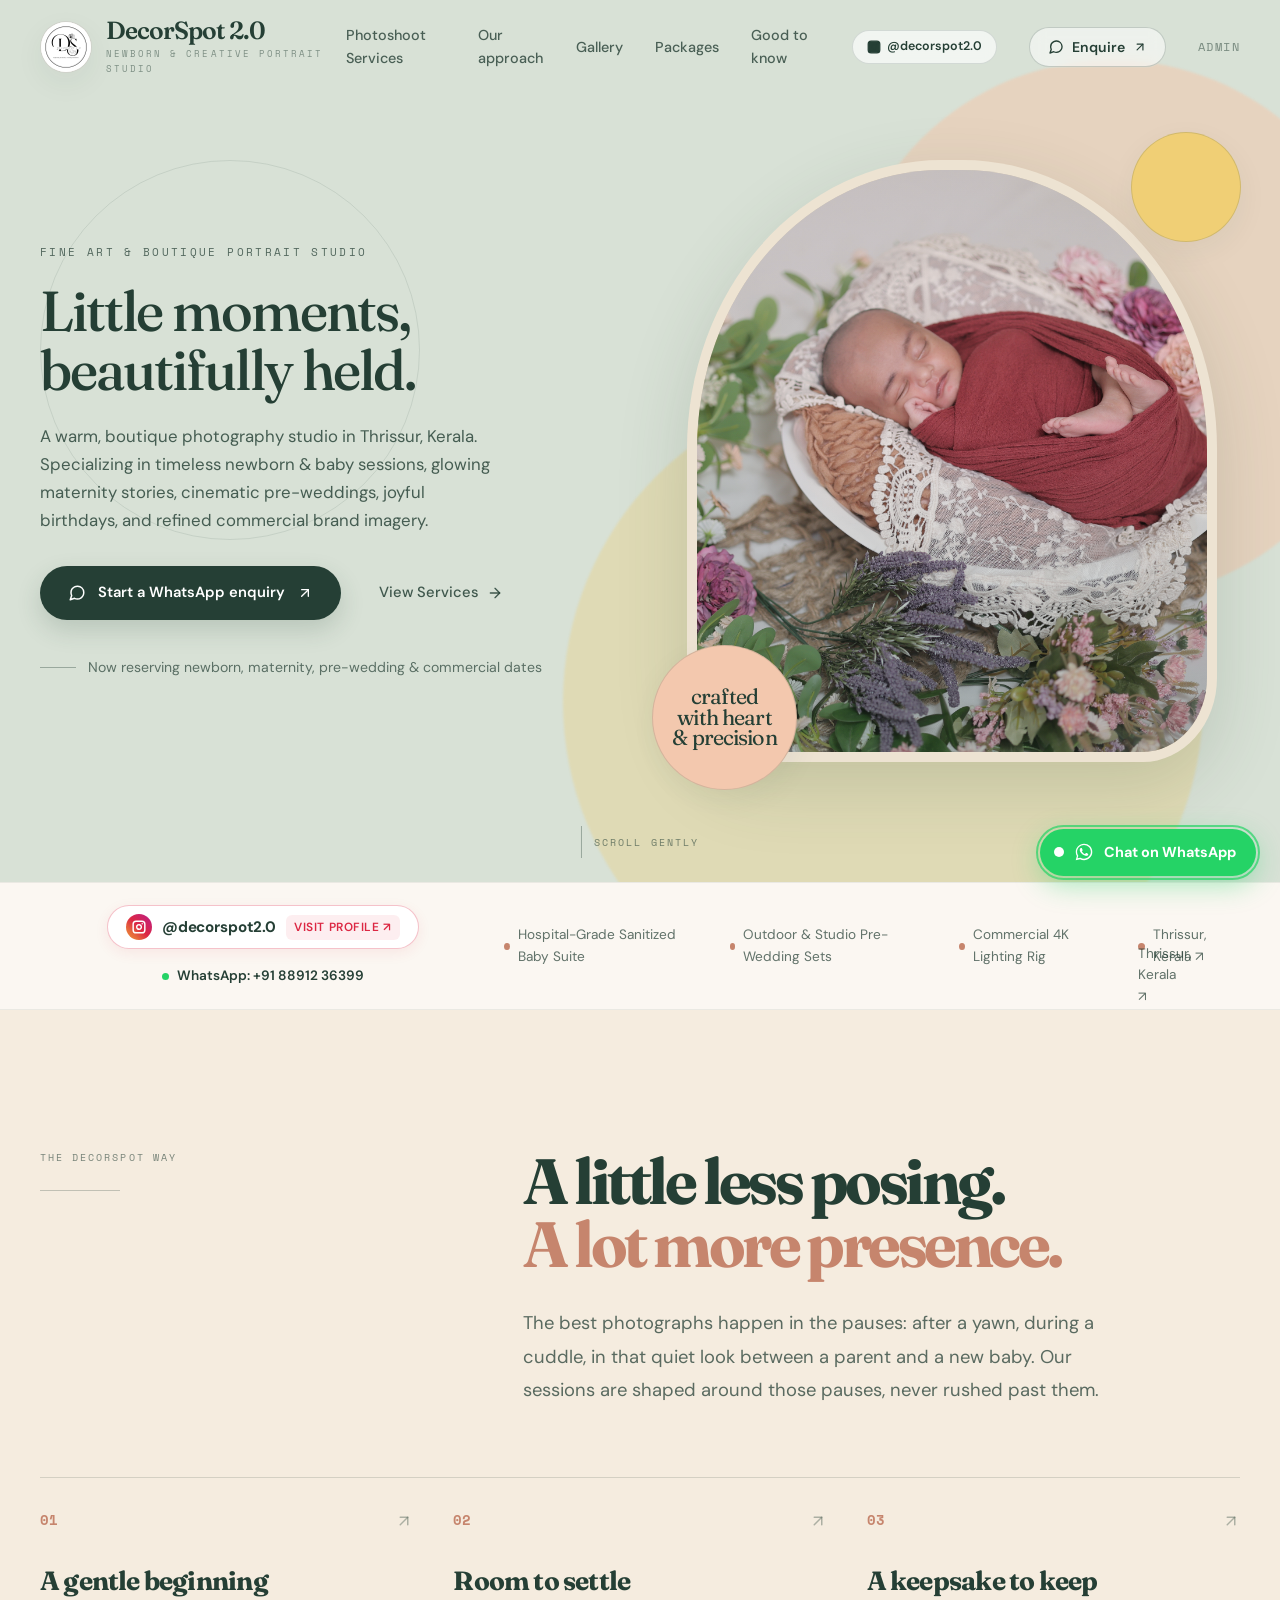
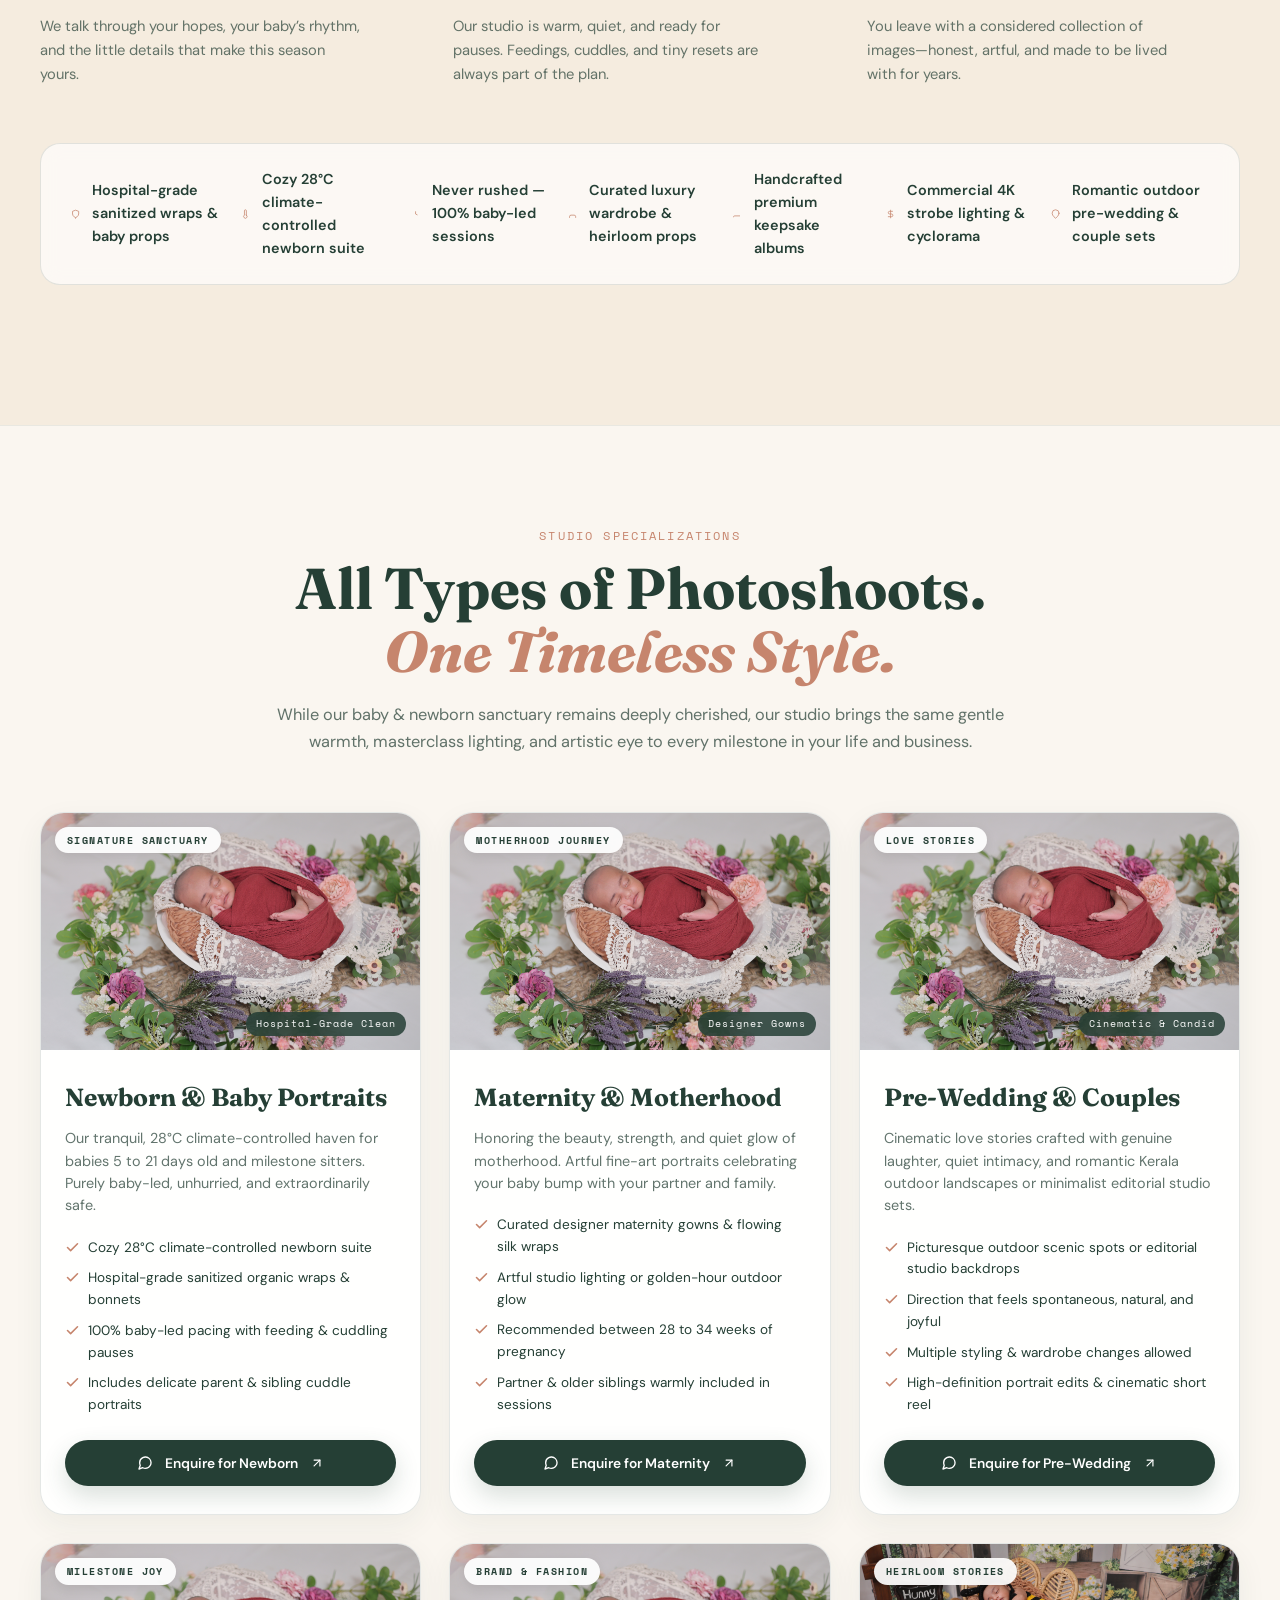
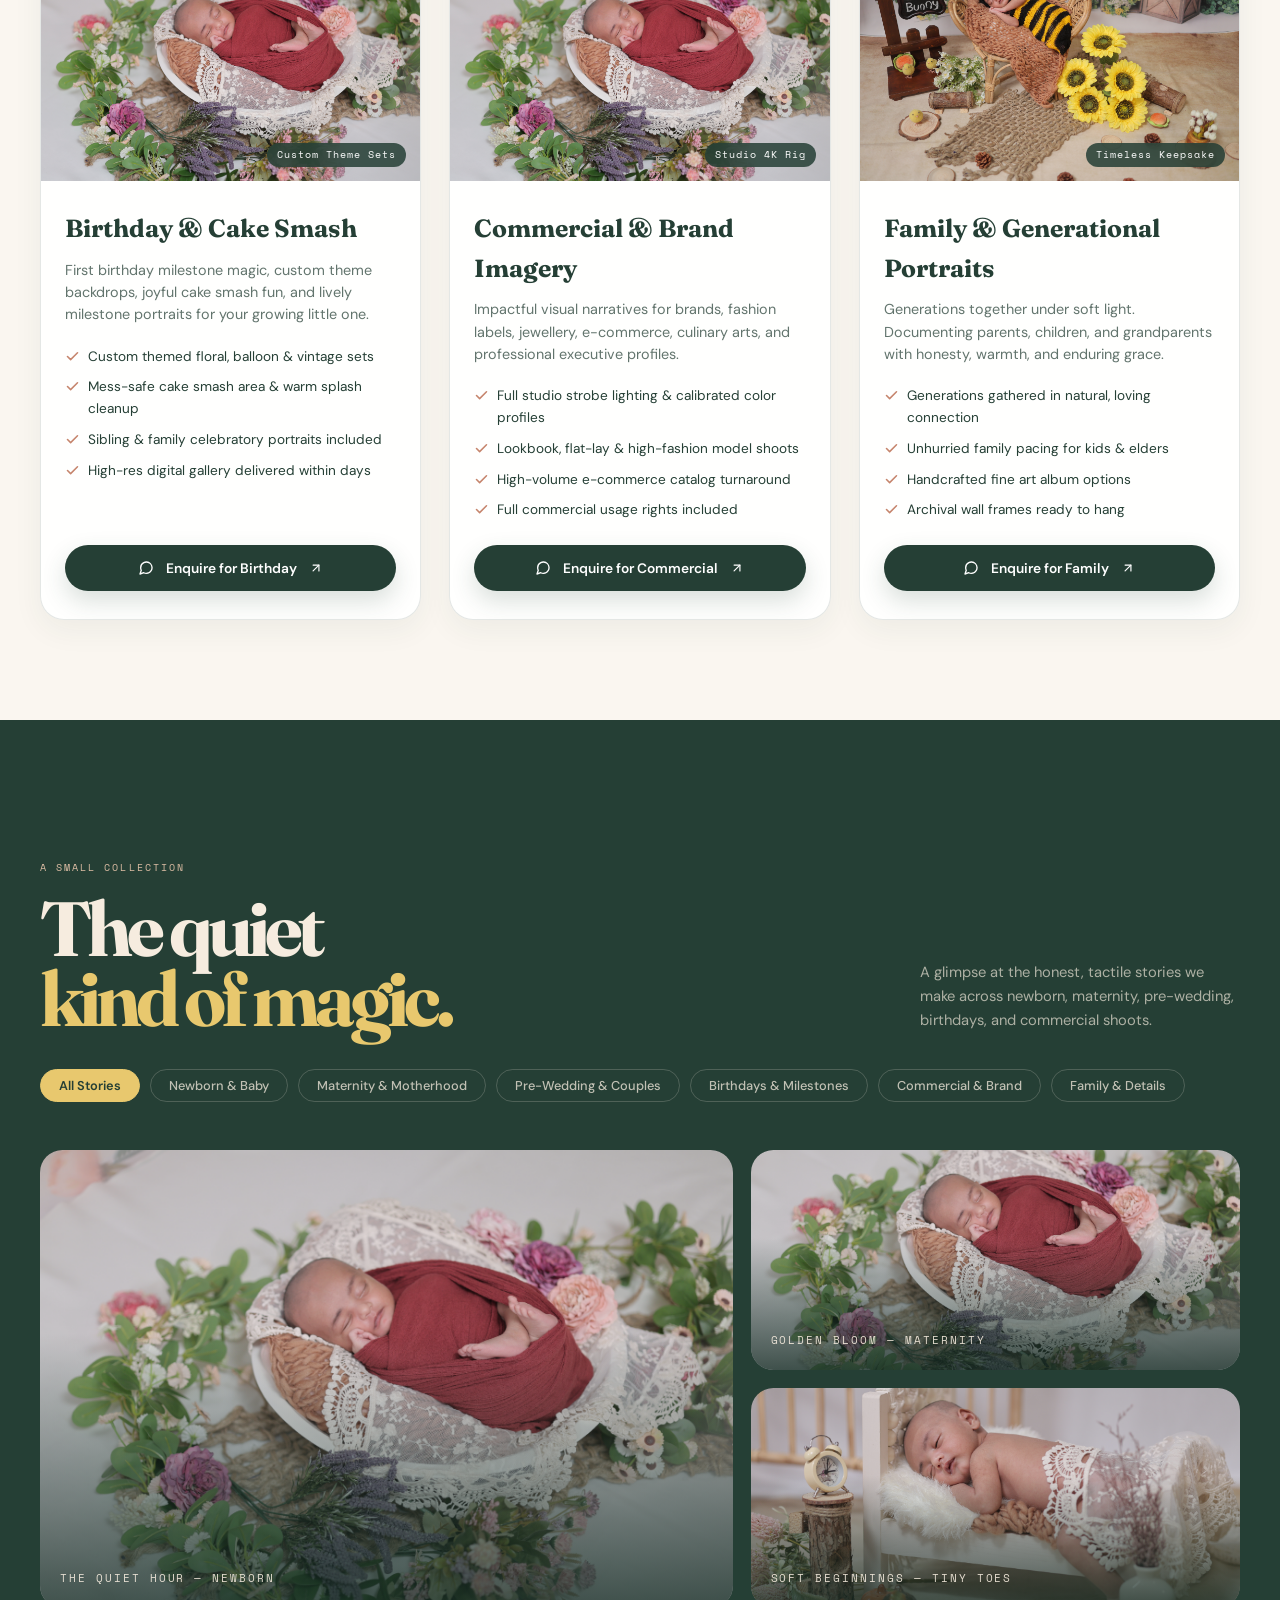
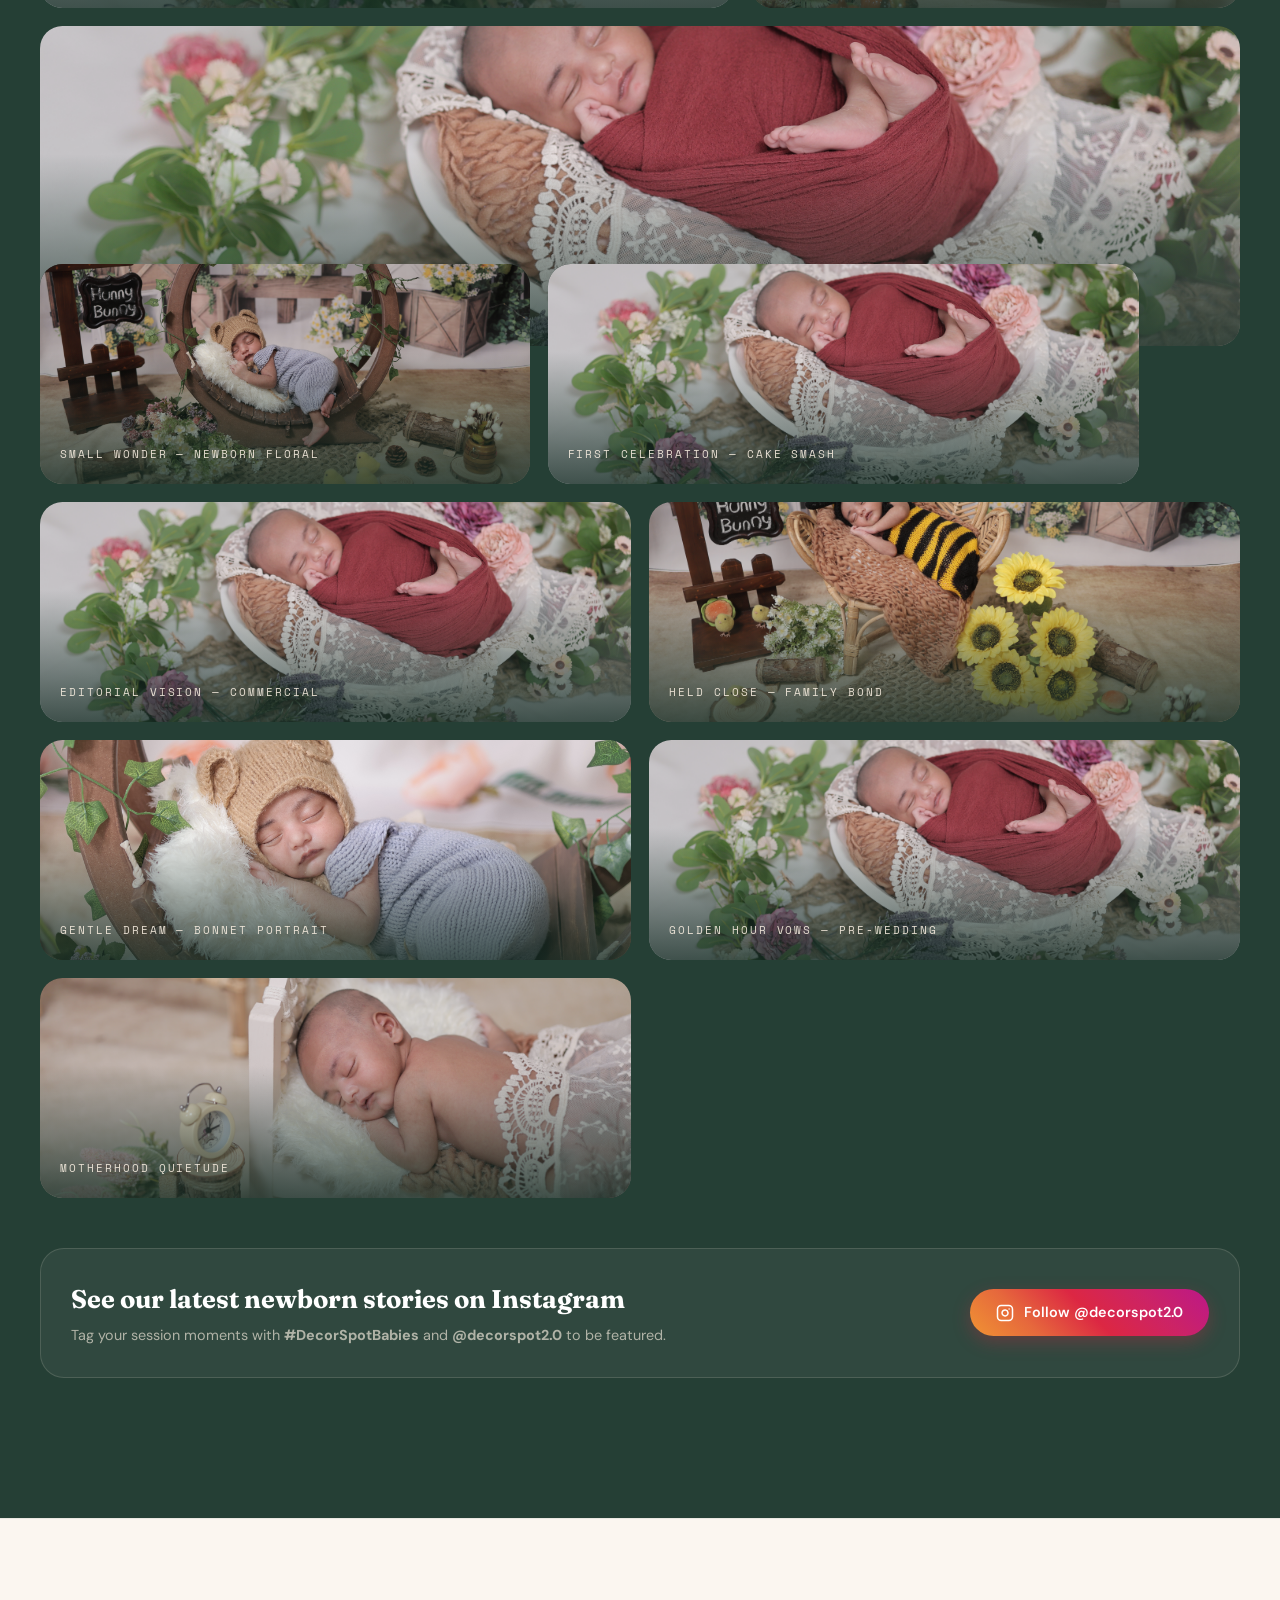
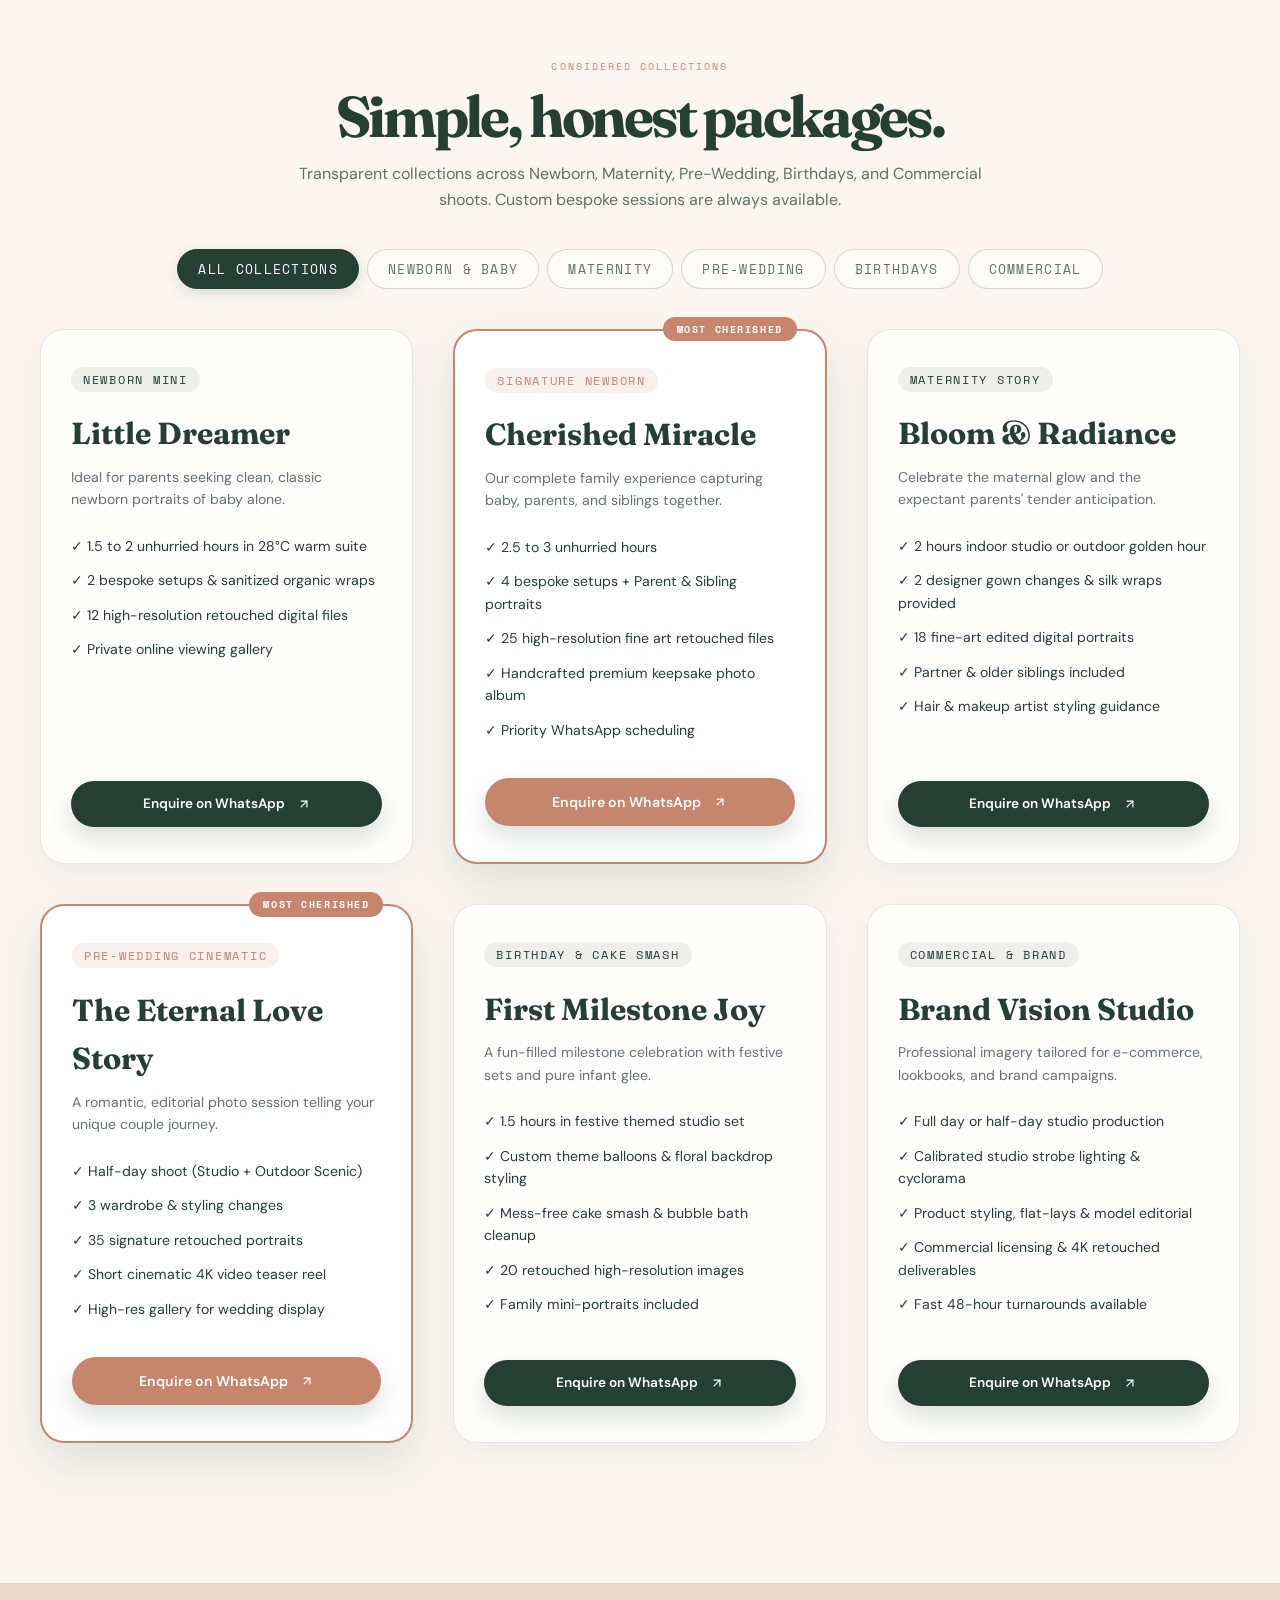
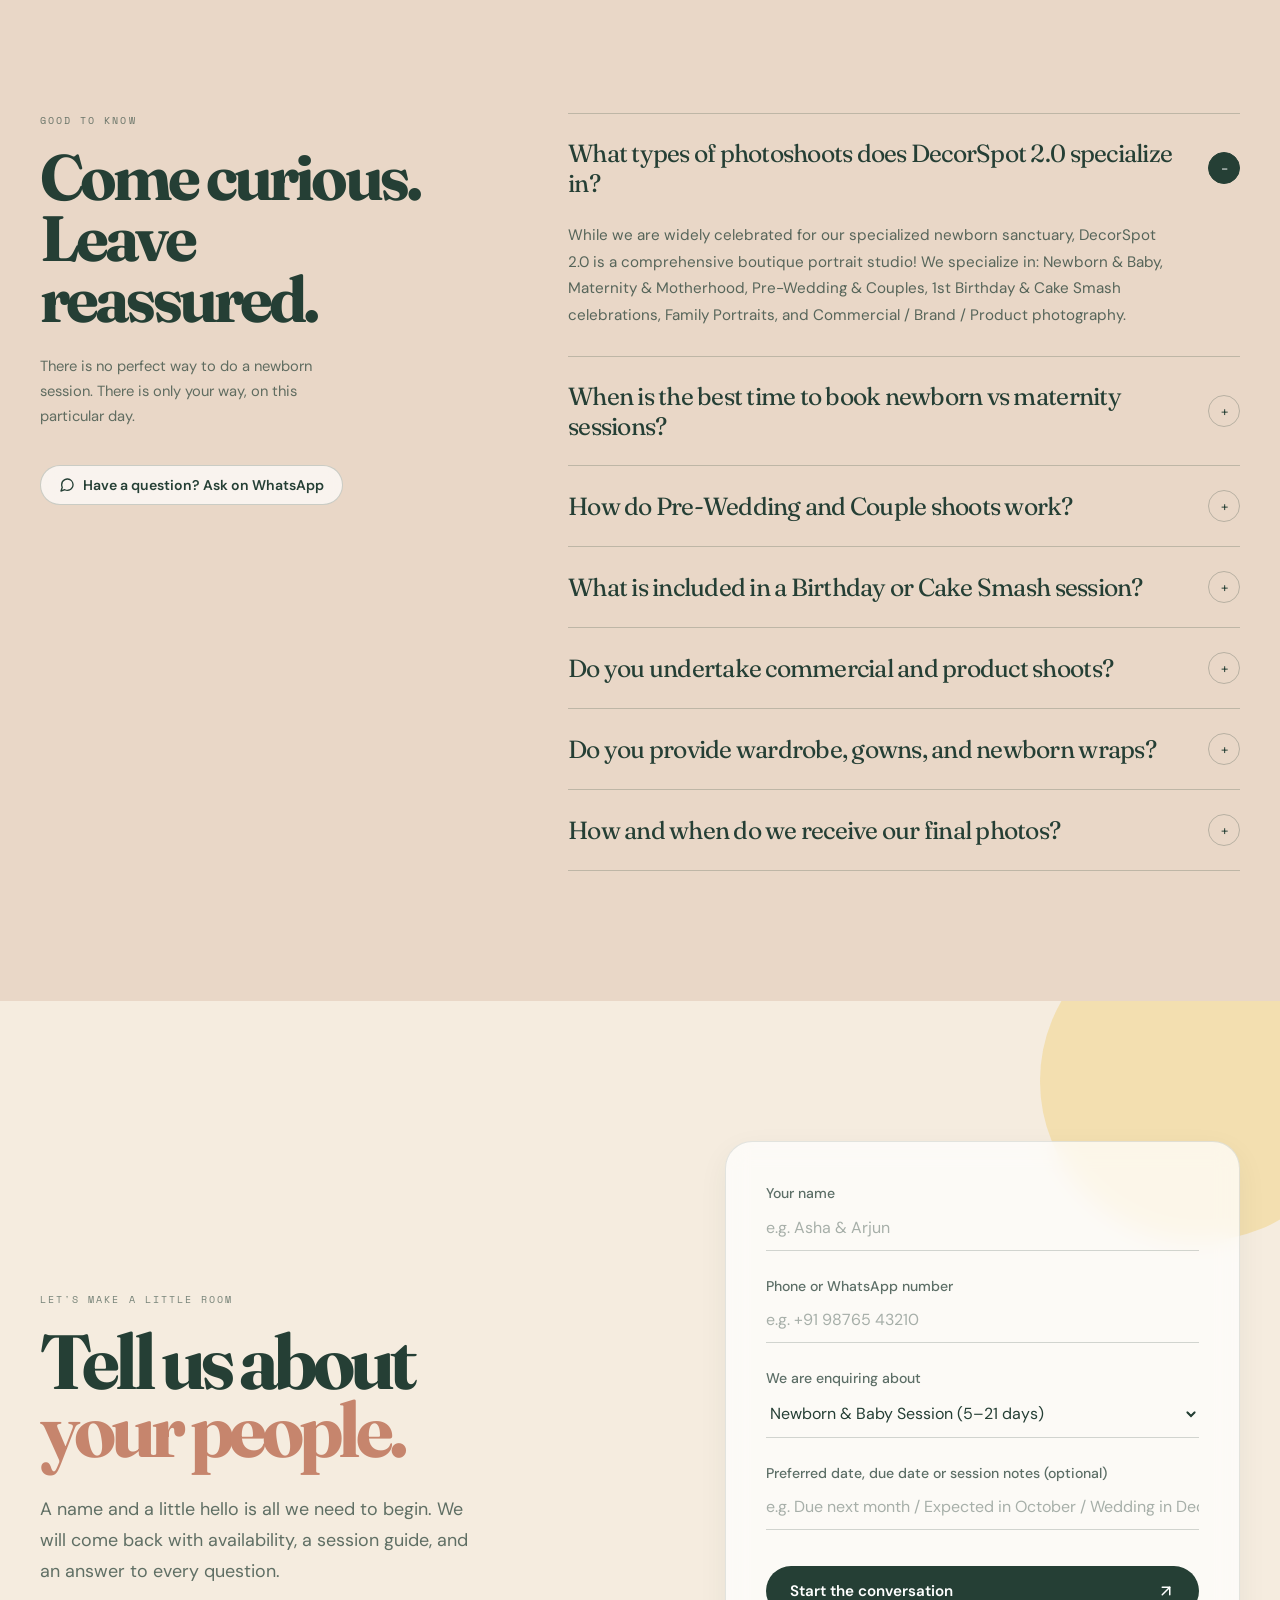
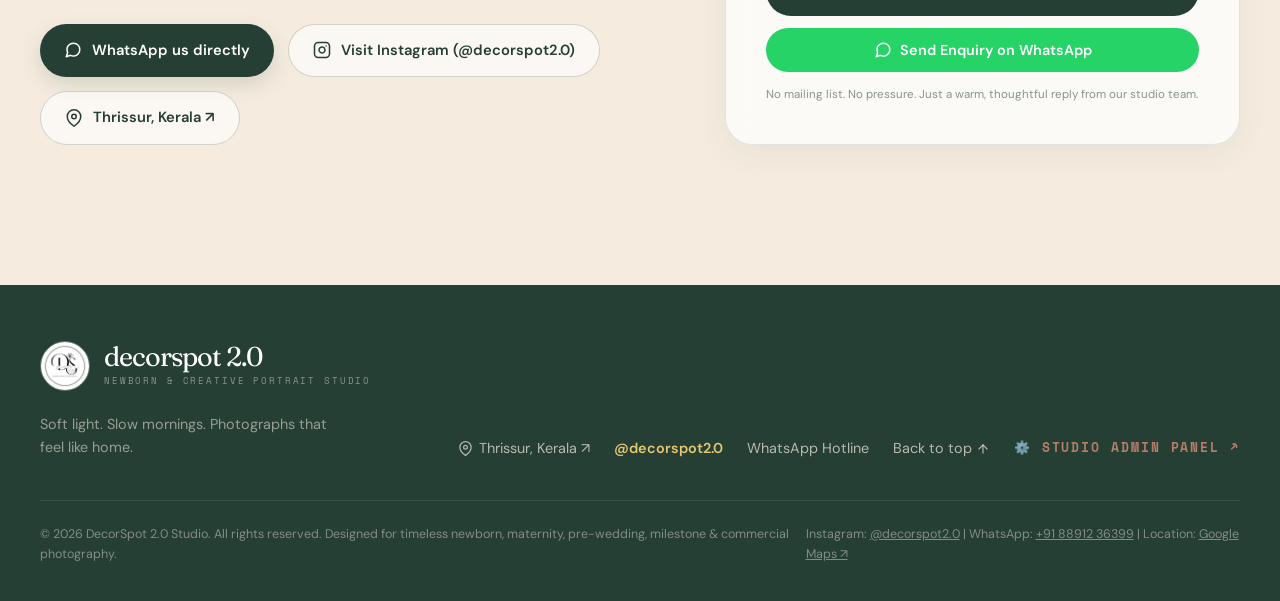
==== commit 2157d3a8: "Update studio location to live location Thrissur, Kerala and add GPS live location detection feature" ====
--- a/index.html
+++ b/index.html
@@ -4,8 +4,8 @@
   <meta charset="UTF-8" />
   <meta name="viewport" content="width=device-width, initial-scale=1.0, maximum-scale=5" />
   <title>DecorSpot 2.0 — Newborn, Maternity, Pre-Wedding, Birthday & Commercial Portrait Studio</title>
-  <meta name="description" content="A warm, boutique photography studio in Muvattupuzha, Ernakulam, Kerala. Specializing in newborn & baby portraits, glowing maternity, pre-wedding & couples, birthdays, cake smash, and commercial brand photography." />
-  <meta name="keywords" content="newborn photography, baby photoshoot, maternity photoshoot, pre-wedding photoshoot, couple shoot, birthday photoshoot, cake smash, commercial photography, DecorSpot 2.0, Muvattupuzha, Ernakulam, Kerala" />
+  <meta name="description" content="A warm, boutique photography studio in Thrissur, Kerala. Specializing in newborn & baby portraits, glowing maternity, pre-wedding & couples, birthdays, cake smash, and commercial brand photography." />
+  <meta name="keywords" content="newborn photography, baby photoshoot, maternity photoshoot, pre-wedding photoshoot, couple shoot, birthday photoshoot, cake smash, commercial photography, DecorSpot 2.0, Thrissur, Kerala" />
   
   <!-- Open Graph / Facebook -->
   <meta property="og:type" content="website" />
@@ -137,7 +137,7 @@
           <h1 class="hero-title">Little moments,<br>beautifully held.</h1>
 
           <p class="hero-body">
-            A warm, boutique photography studio in Muvattupuzha, Kerala. Specializing in timeless newborn &amp; baby sessions, glowing maternity stories, cinematic pre-weddings, joyful birthdays, and refined commercial brand imagery.
+            A warm, boutique photography studio in Thrissur, Kerala. Specializing in timeless newborn &amp; baby sessions, glowing maternity stories, cinematic pre-weddings, joyful birthdays, and refined commercial brand imagery.
           </p>
 
           <div class="hero-cta-group">
@@ -234,9 +234,9 @@
             <span class="stat-dot"></span>
             <span>Commercial 4K Lighting Rig</span>
           </div>
-          <a href="https://maps.google.com/?q=Muvattupuzha,+Ernakulam,+Kerala" target="_blank" rel="noopener noreferrer" class="social-stat-item social-location-link" title="Open Google Maps Location">
+          <a href="https://maps.google.com/?q=10.5167,76.2167" target="_blank" rel="noopener noreferrer" class="social-stat-item social-location-link" title="Open Google Maps Location">
             <span class="stat-dot"></span>
-            <span>Muvattupuzha, Kerala ↗</span>
+            <span>Thrissur, Kerala ↗</span>
           </a>
         </div>
       </div>
@@ -875,6 +875,15 @@
                 <line x1="17.5" y1="6.5" x2="17.51" y2="6.5"></line>
               </svg>
               <span>Visit Instagram (@decorspot2.0)</span>
+            </a>
+
+            <!-- Google Maps Studio Location Button -->
+            <a href="https://maps.google.com/?q=10.5167,76.2167" target="_blank" rel="noopener noreferrer" class="btn-enquire-location" id="enquireMapsBtn" title="Get Directions to Studio on Google Maps">
+              <svg width="18" height="18" viewBox="0 0 24 24" fill="none" stroke="currentColor" stroke-width="2" stroke-linecap="round" stroke-linejoin="round">
+                <path d="M21 10c0 7-9 13-9 13s-9-6-9-13a9 9 0 0 1 18 0z"></path>
+                <circle cx="12" cy="10" r="3"></circle>
+              </svg>
+              <span class="enquire-maps-text">Thrissur, Kerala ↗</span>
             </a>
           </div>
         </div>
@@ -986,9 +995,9 @@
         </div>
 
         <div class="footer-links-group">
-          <a href="https://maps.google.com/?q=Muvattupuzha,+Ernakulam,+Kerala" target="_blank" rel="noopener noreferrer" class="footer-link footer-location-link" title="Open Google Maps Location">
+          <a href="https://maps.google.com/?q=10.5167,76.2167" target="_blank" rel="noopener noreferrer" class="footer-link footer-location-link" title="Open Google Maps Location">
             <svg width="15" height="15" viewBox="0 0 24 24" fill="none" stroke="currentColor" stroke-width="2" stroke-linecap="round" stroke-linejoin="round"><path d="M21 10c0 7-9 13-9 13s-9-6-9-13a9 9 0 0 1 18 0z"></path><circle cx="12" cy="10" r="3"></circle></svg>
-            <span>Muvattupuzha, Ernakulam, Kerala</span>
+            <span>Thrissur, Kerala</span>
           </a>
           
           <a href="https://www.instagram.com/decorspot2.0?stkn=cG9yaDgxZTJtbzA1&utm_source=qr" target="_blank" rel="noopener noreferrer" class="footer-link" style="color: #e8c86e; font-weight: 600;">
@@ -1015,7 +1024,7 @@
 
       <div class="footer-bottom-bar">
         <p>&copy; 2026 DecorSpot 2.0 Studio. All rights reserved. Designed for timeless newborn, maternity, pre-wedding, milestone &amp; commercial photography.</p>
-        <p>Instagram: <a href="https://www.instagram.com/decorspot2.0?stkn=cG9yaDgxZTJtbzA1&utm_source=qr" target="_blank" rel="noopener noreferrer" style="text-decoration: underline;">@decorspot2.0</a> | WhatsApp: <a href="https://wa.me/918891236399" target="_blank" rel="noopener noreferrer" style="text-decoration: underline;">+91 88912 36399</a> | Location: <a href="https://maps.google.com/?q=Muvattupuzha,+Ernakulam,+Kerala" target="_blank" rel="noopener noreferrer" style="text-decoration: underline;">Google Maps ↗</a></p>
+        <p>Instagram: <a href="https://www.instagram.com/decorspot2.0?stkn=cG9yaDgxZTJtbzA1&utm_source=qr" target="_blank" rel="noopener noreferrer" style="text-decoration: underline;">@decorspot2.0</a> | WhatsApp: <a href="https://wa.me/918891236399" target="_blank" rel="noopener noreferrer" style="text-decoration: underline;">+91 88912 36399</a> | Location: <a href="https://maps.google.com/?q=10.5167,76.2167" target="_blank" rel="noopener noreferrer" style="text-decoration: underline;" class="footer-maps-bottom-link">Google Maps ↗</a></p>
       </div>
     </div>
   </footer>
--- a/style.css
+++ b/style.css
@@ -1471,6 +1471,37 @@
   transform: translateY(-2px);
 }
 
+.btn-enquire-location {
+  display: inline-flex;
+  align-items: center;
+  gap: 10px;
+  background: rgba(255, 255, 255, 0.6);
+  border: 1px solid rgba(37, 63, 53, 0.2);
+  color: var(--color-primary);
+  padding: 14px 24px;
+  border-radius: 9999px;
+  font-size: 0.92rem;
+  font-weight: 600;
+  transition: all 0.25s ease;
+  text-decoration: none;
+}
+
+.btn-enquire-location:hover {
+  border-color: var(--color-terracotta);
+  color: var(--color-terracotta);
+  background: #fff;
+  transform: translateY(-2px);
+}
+
+@keyframes spin-anim {
+  from { transform: rotate(0deg); }
+  to { transform: rotate(360deg); }
+}
+
+.spin-icon {
+  animation: spin-anim 1s linear infinite;
+}
+
 /* Form Container Card */
 .enquiry-card {
   background: rgba(255, 255, 255, 0.72);
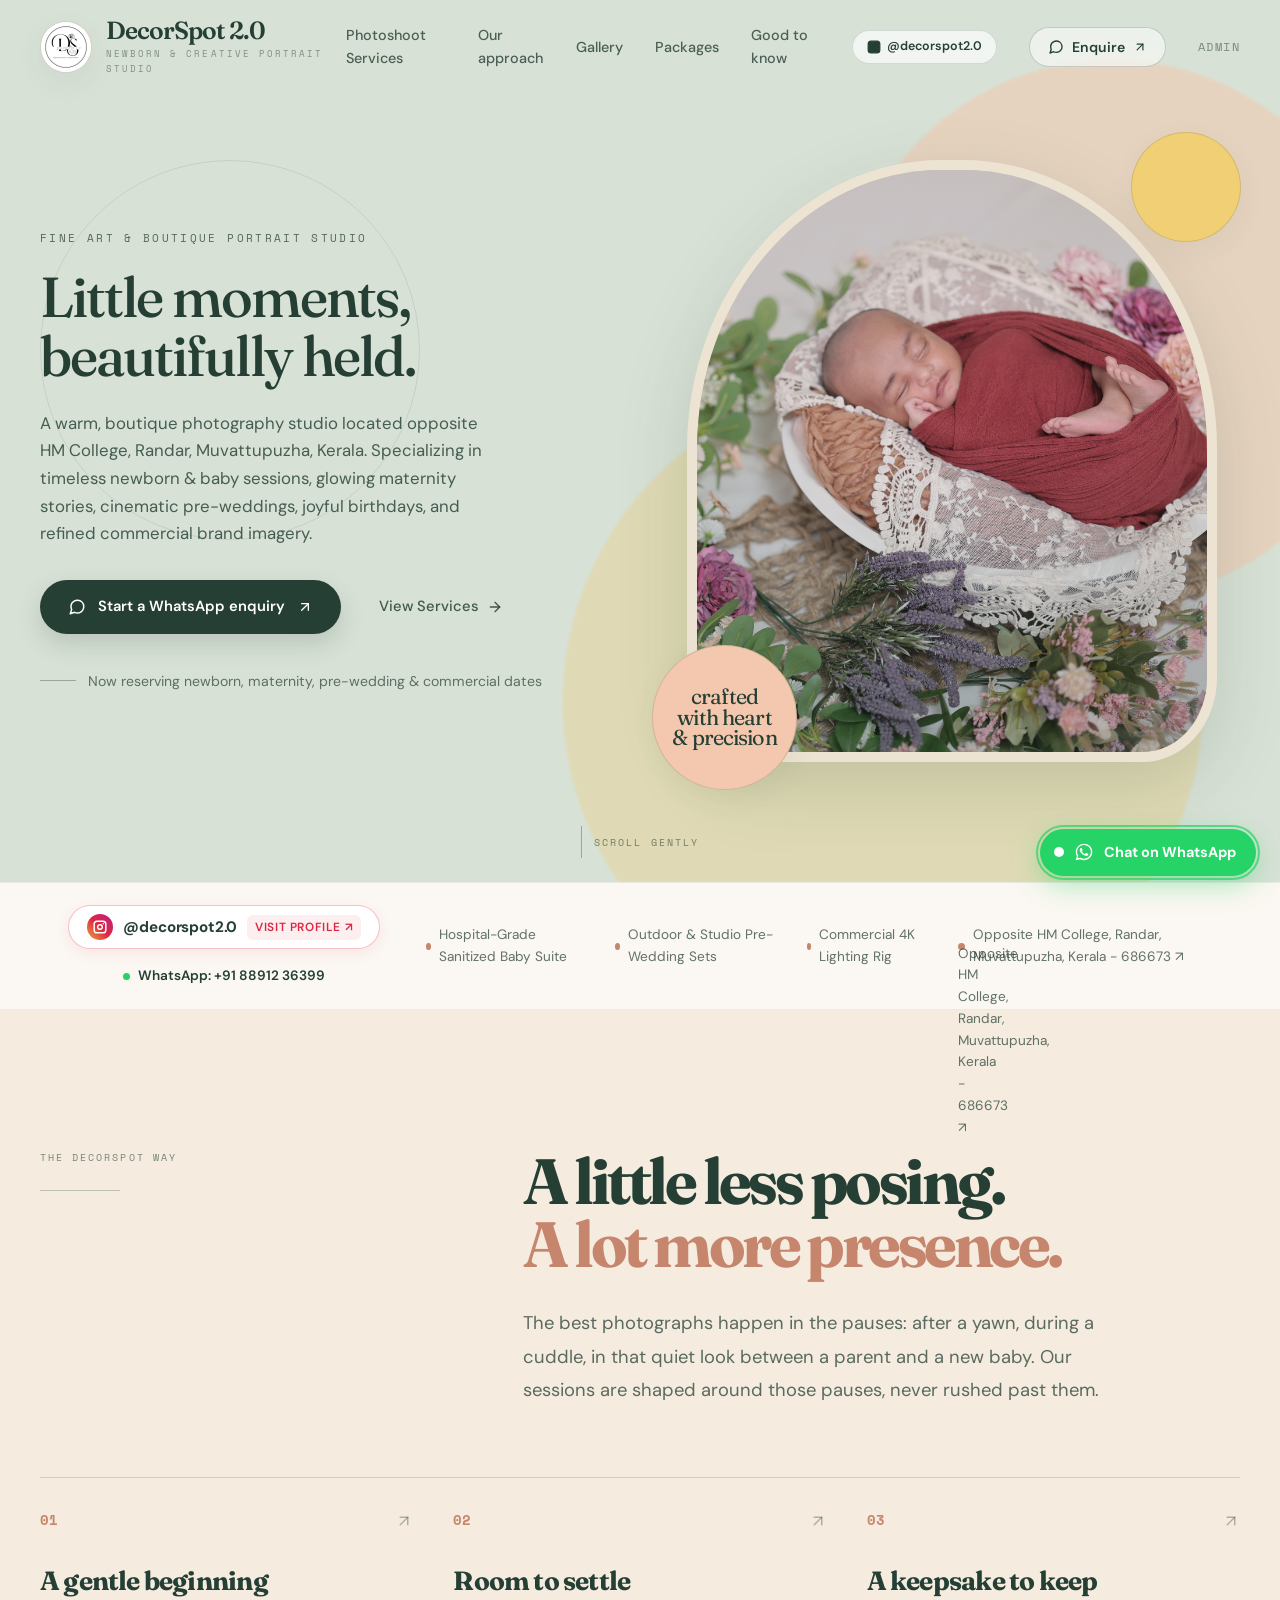
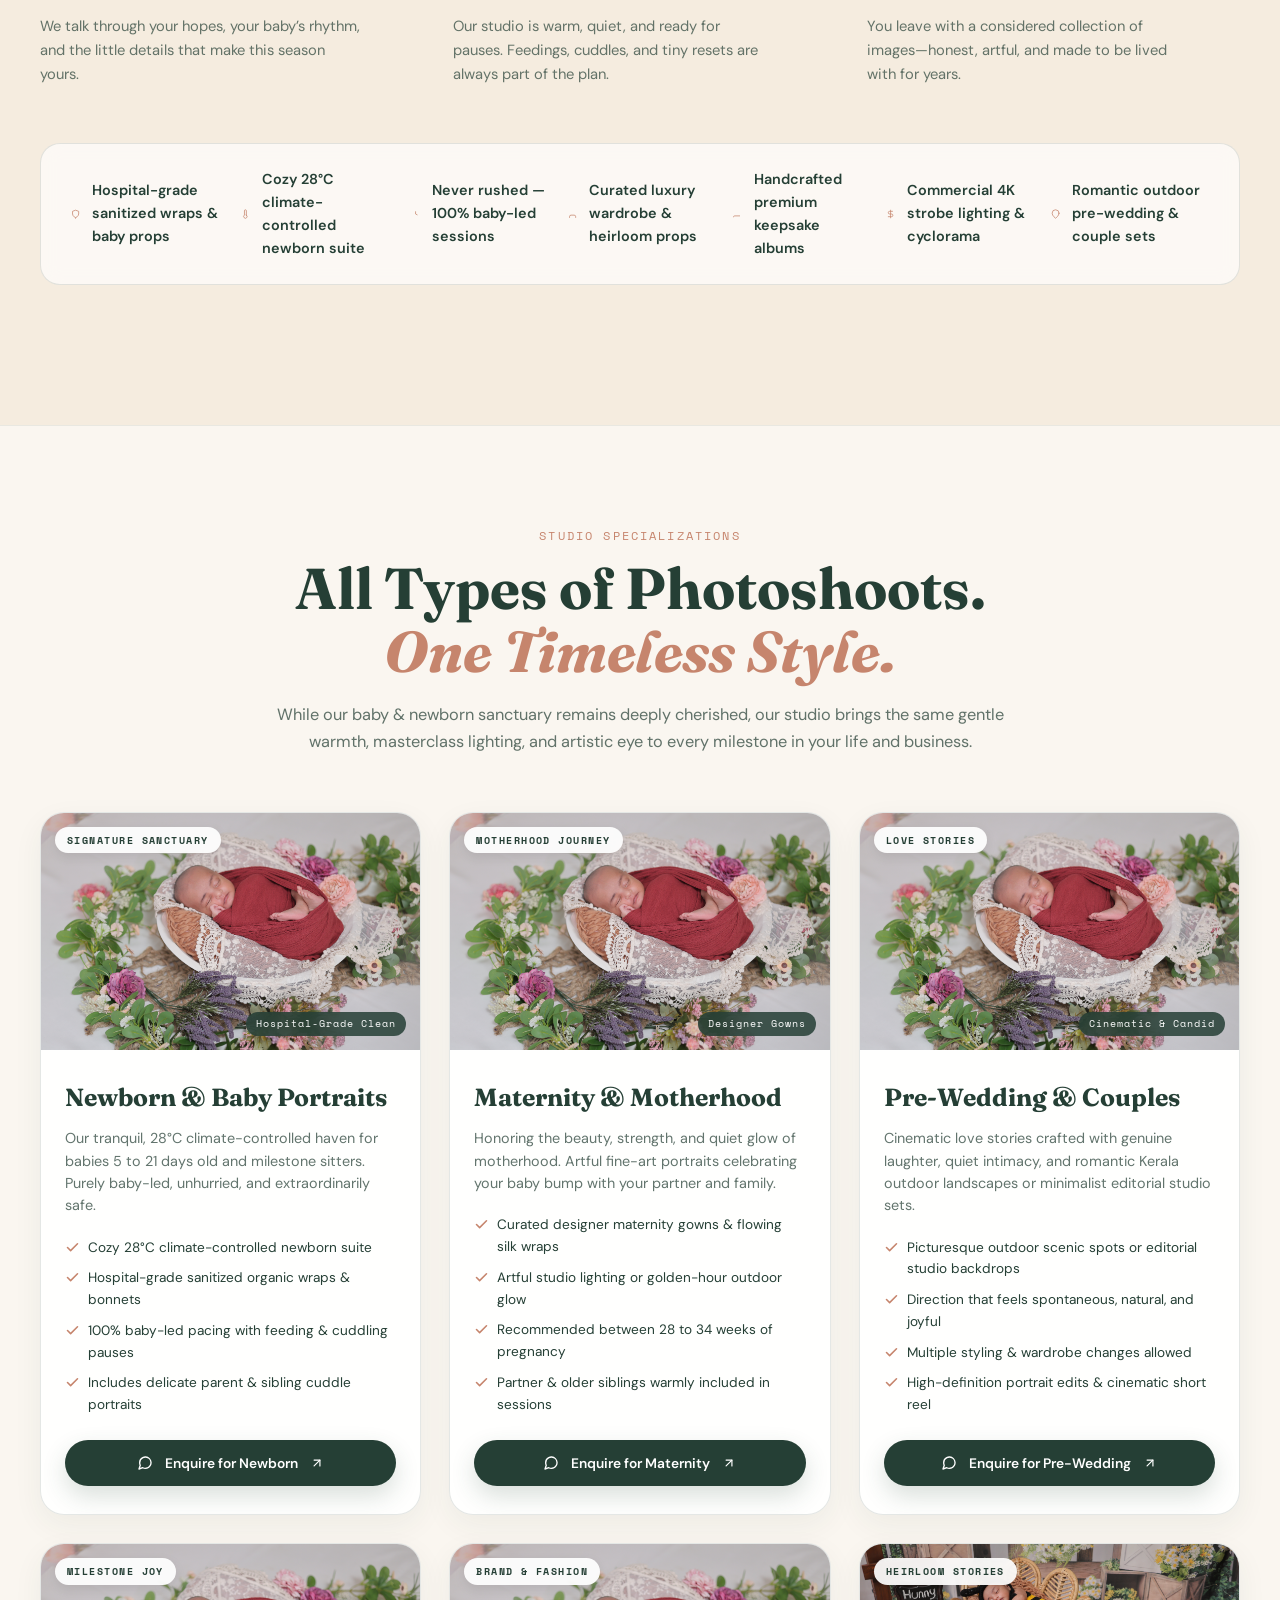
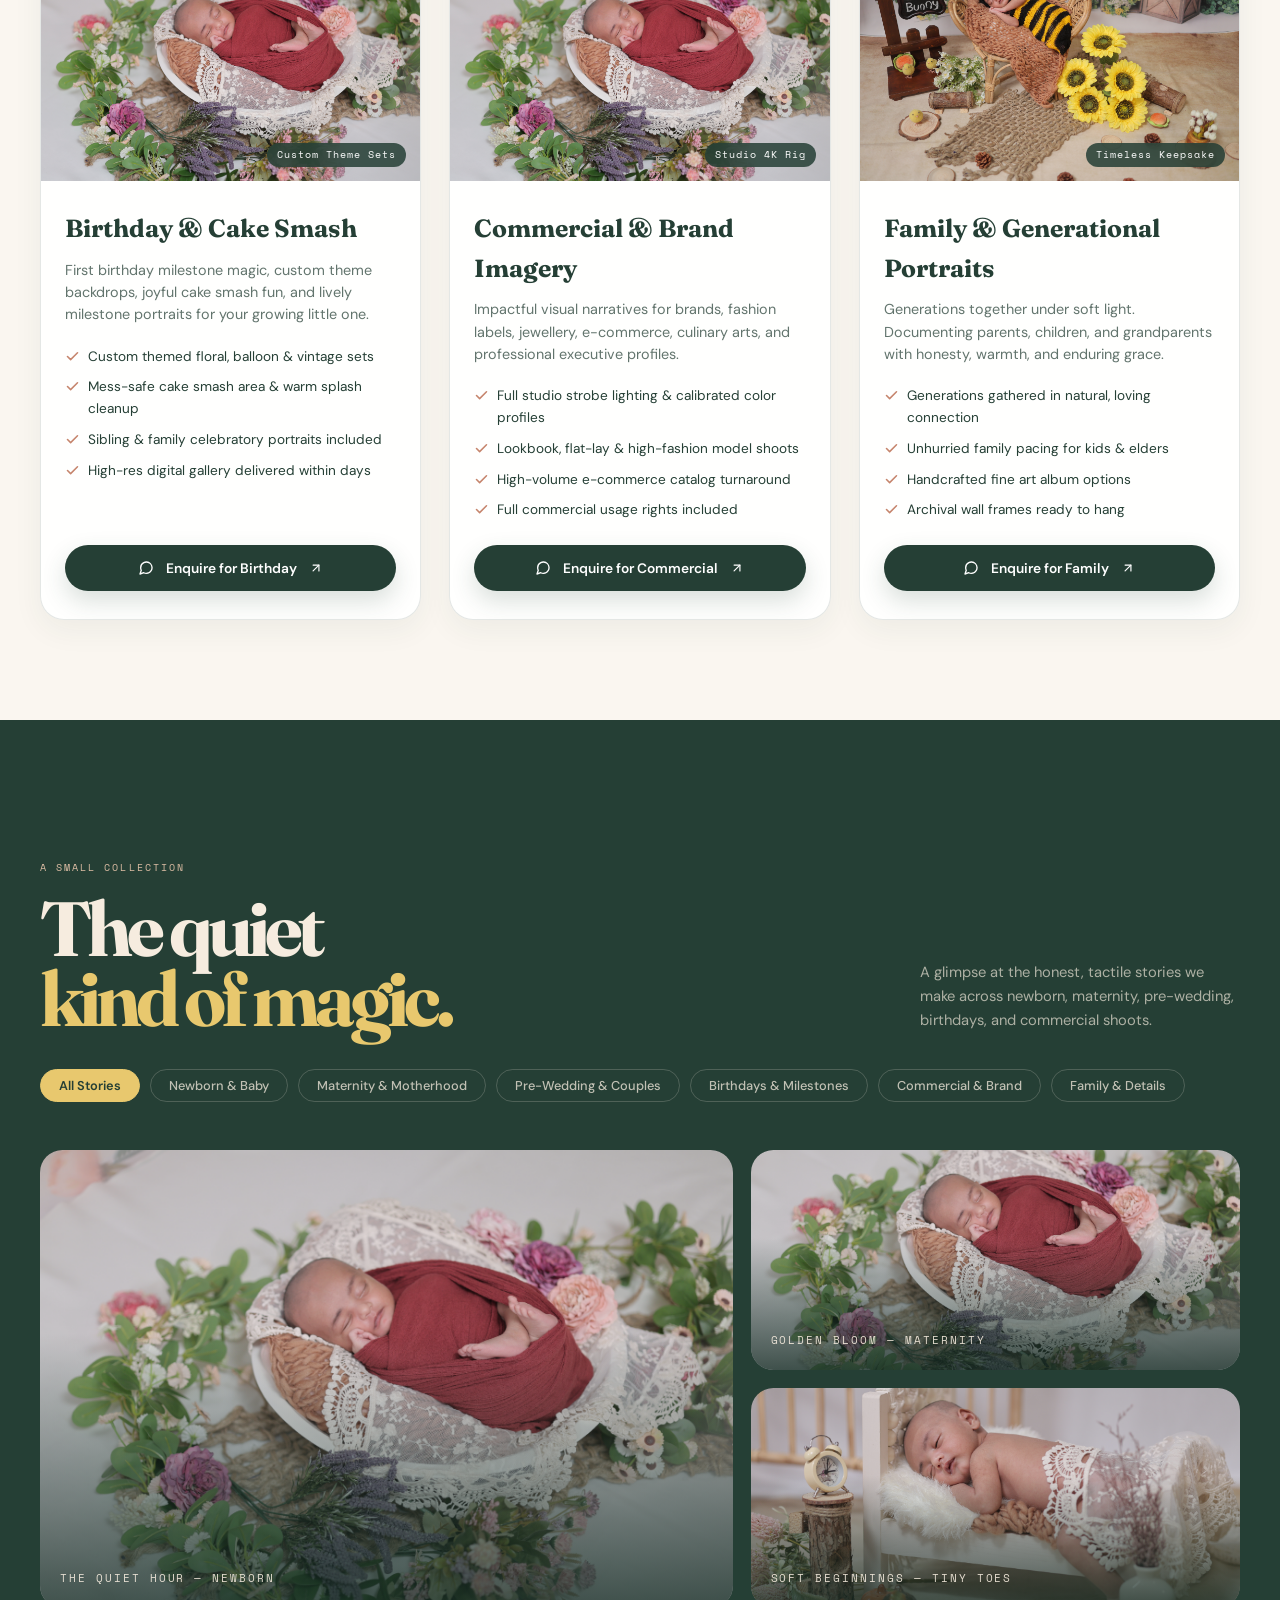
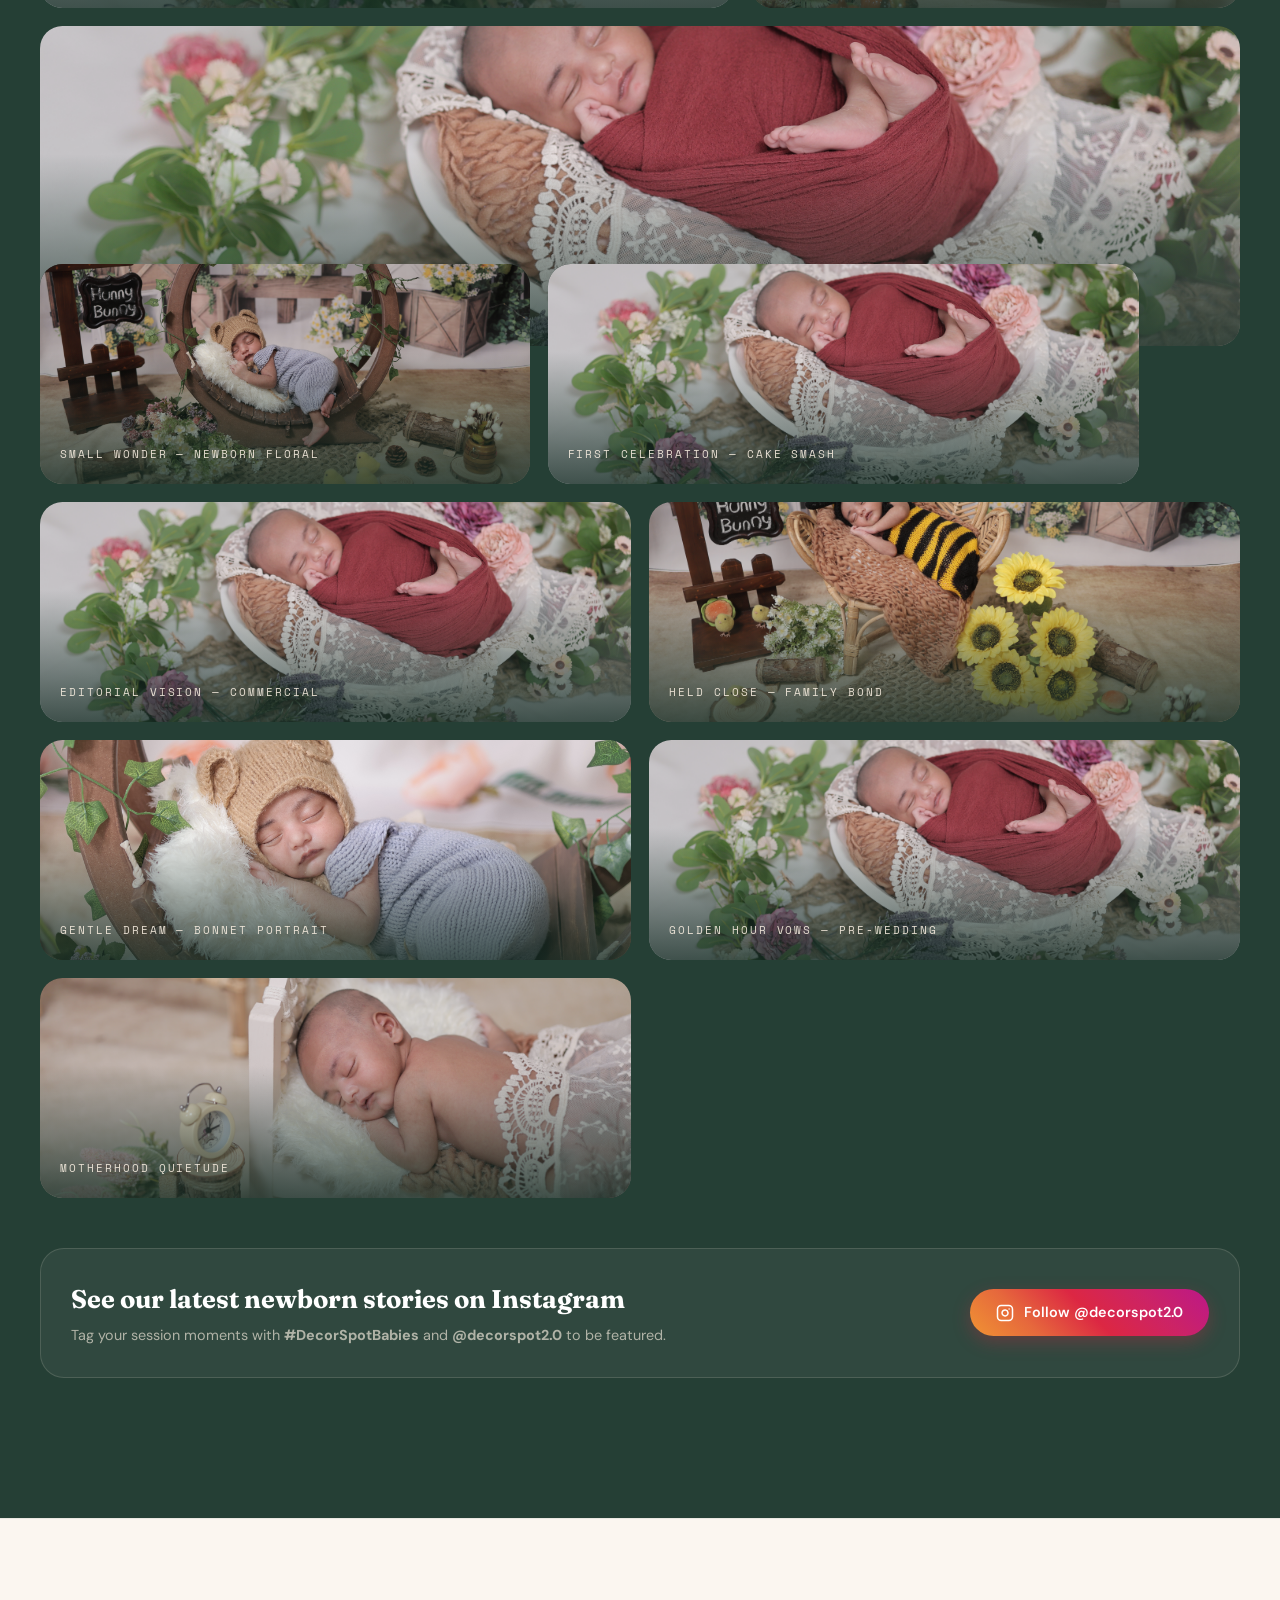
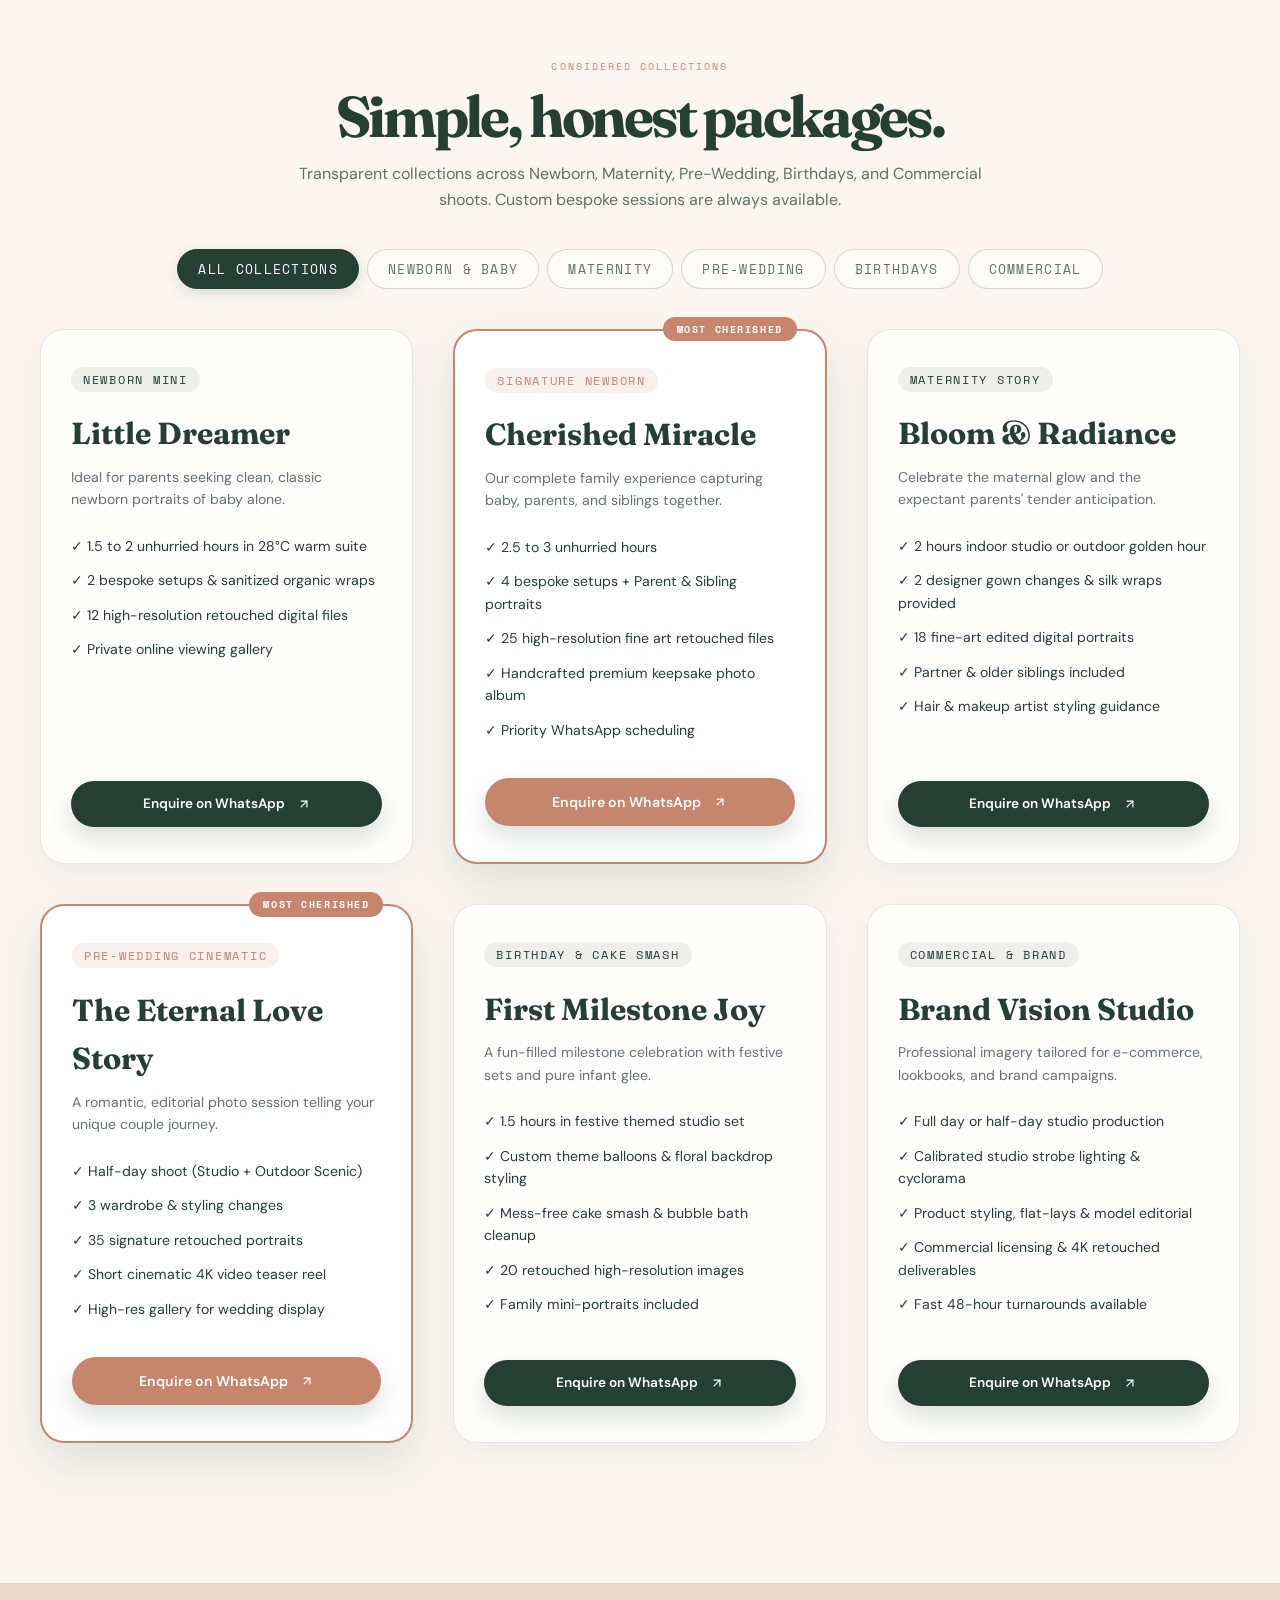
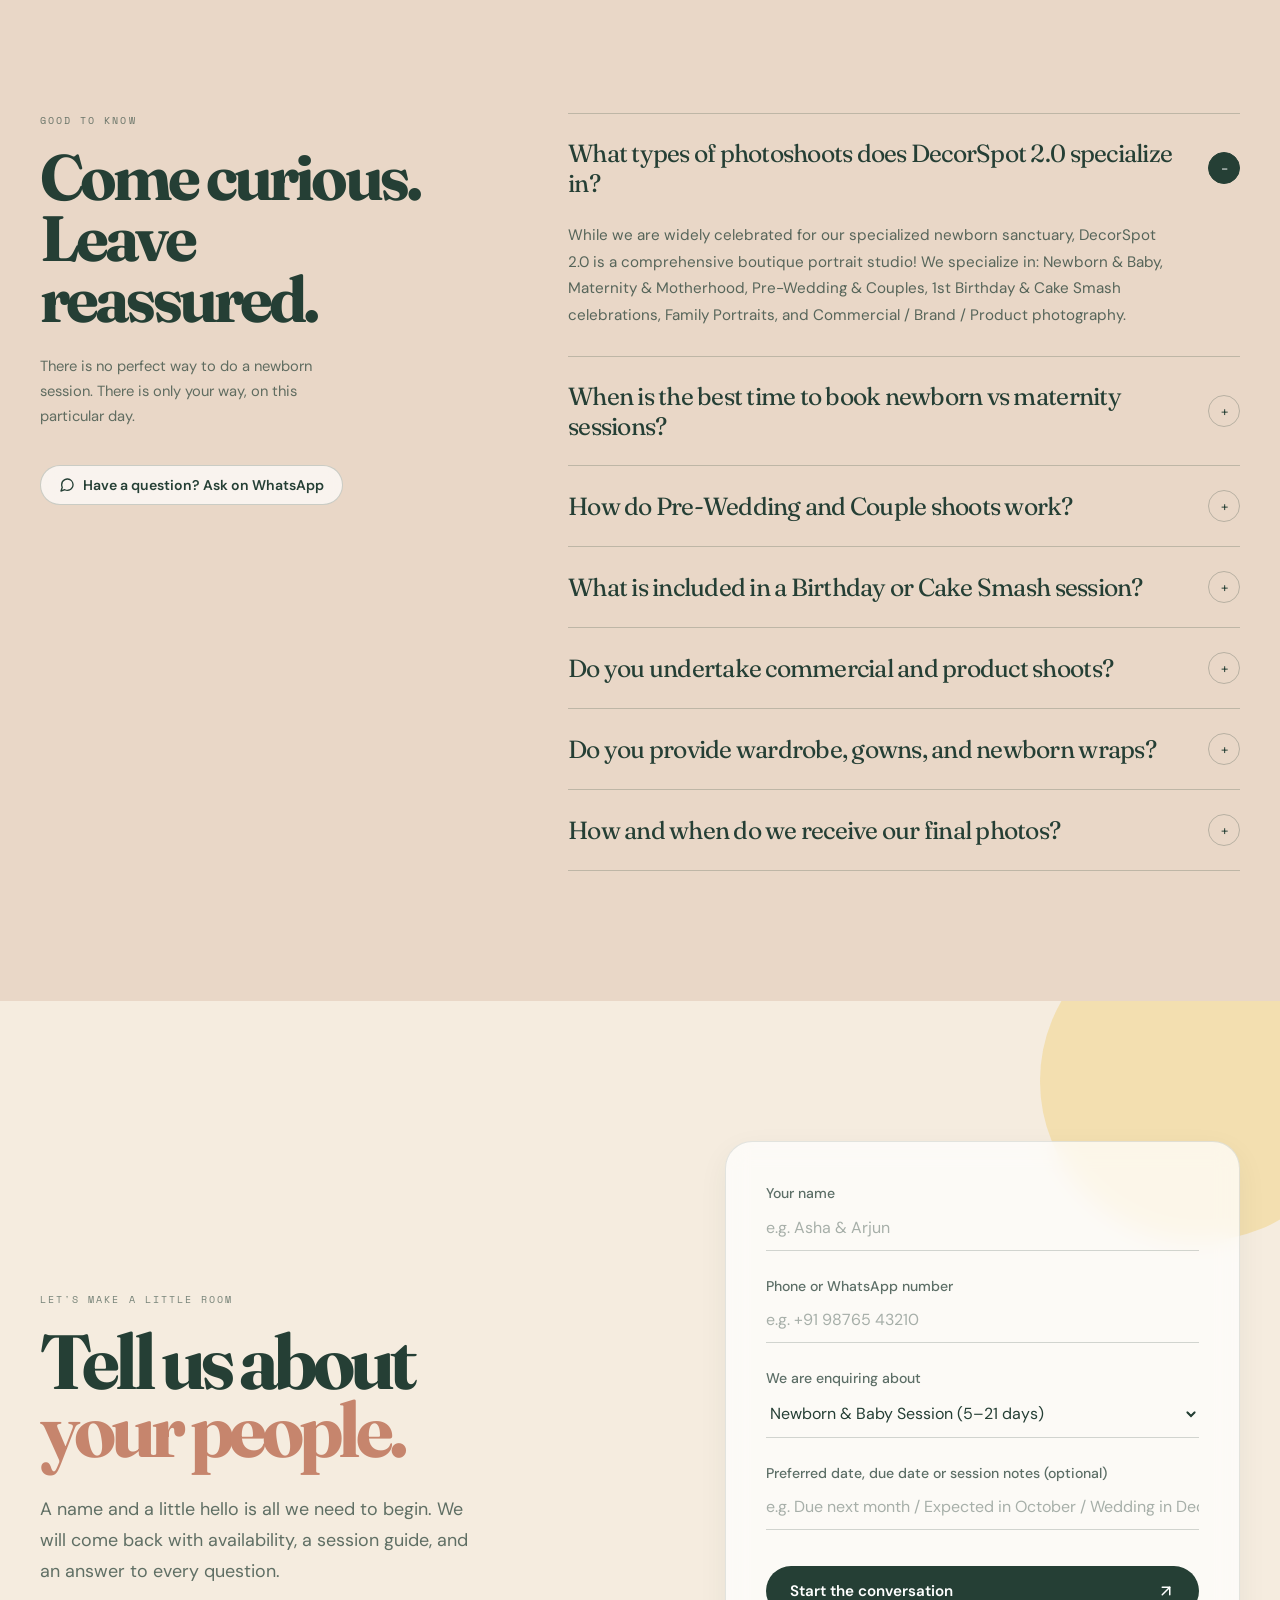
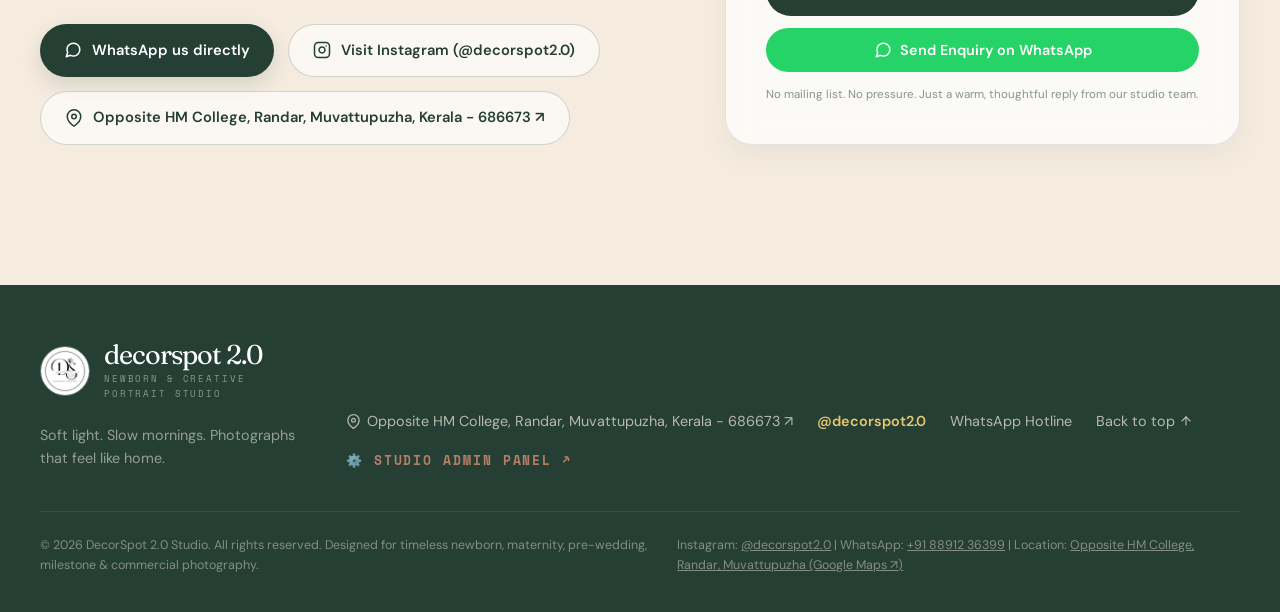
==== commit 237f1ed3: "Update exact studio location to Opposite HM College, Randar, Muvattupuzha, Kerala - 686673" ====
--- a/index.html
+++ b/index.html
@@ -4,8 +4,8 @@
   <meta charset="UTF-8" />
   <meta name="viewport" content="width=device-width, initial-scale=1.0, maximum-scale=5" />
   <title>DecorSpot 2.0 — Newborn, Maternity, Pre-Wedding, Birthday & Commercial Portrait Studio</title>
-  <meta name="description" content="A warm, boutique photography studio in Thrissur, Kerala. Specializing in newborn & baby portraits, glowing maternity, pre-wedding & couples, birthdays, cake smash, and commercial brand photography." />
-  <meta name="keywords" content="newborn photography, baby photoshoot, maternity photoshoot, pre-wedding photoshoot, couple shoot, birthday photoshoot, cake smash, commercial photography, DecorSpot 2.0, Thrissur, Kerala" />
+  <meta name="description" content="A warm, boutique photography studio located opposite HM College, Randar, Muvattupuzha, Kerala (PIN: 686673). Specializing in newborn & baby portraits, glowing maternity, pre-wedding & couples, birthdays, cake smash, and commercial brand photography." />
+  <meta name="keywords" content="newborn photography, baby photoshoot, maternity photoshoot, pre-wedding photoshoot, couple shoot, birthday photoshoot, cake smash, commercial photography, DecorSpot 2.0, HM College, Randar, Muvattupuzha, Ernakulam, Kerala 686673" />
   
   <!-- Open Graph / Facebook -->
   <meta property="og:type" content="website" />
@@ -137,7 +137,7 @@
           <h1 class="hero-title">Little moments,<br>beautifully held.</h1>
 
           <p class="hero-body">
-            A warm, boutique photography studio in Thrissur, Kerala. Specializing in timeless newborn &amp; baby sessions, glowing maternity stories, cinematic pre-weddings, joyful birthdays, and refined commercial brand imagery.
+            A warm, boutique photography studio located opposite HM College, Randar, Muvattupuzha, Kerala. Specializing in timeless newborn &amp; baby sessions, glowing maternity stories, cinematic pre-weddings, joyful birthdays, and refined commercial brand imagery.
           </p>
 
           <div class="hero-cta-group">
@@ -234,9 +234,9 @@
             <span class="stat-dot"></span>
             <span>Commercial 4K Lighting Rig</span>
           </div>
-          <a href="https://maps.google.com/?q=10.5167,76.2167" target="_blank" rel="noopener noreferrer" class="social-stat-item social-location-link" title="Open Google Maps Location">
+          <a href="https://maps.google.com/?q=Opposite+HM+College,+Randar,+Muvattupuzha,+Kerala+686673" target="_blank" rel="noopener noreferrer" class="social-stat-item social-location-link" title="Open Google Maps Location">
             <span class="stat-dot"></span>
-            <span>Thrissur, Kerala ↗</span>
+            <span>Opposite HM College, Randar, Muvattupuzha ↗</span>
           </a>
         </div>
       </div>
@@ -878,12 +878,12 @@
             </a>
 
             <!-- Google Maps Studio Location Button -->
-            <a href="https://maps.google.com/?q=10.5167,76.2167" target="_blank" rel="noopener noreferrer" class="btn-enquire-location" id="enquireMapsBtn" title="Get Directions to Studio on Google Maps">
+            <a href="https://maps.google.com/?q=Opposite+HM+College,+Randar,+Muvattupuzha,+Kerala+686673" target="_blank" rel="noopener noreferrer" class="btn-enquire-location" id="enquireMapsBtn" title="Get Directions to Studio on Google Maps">
               <svg width="18" height="18" viewBox="0 0 24 24" fill="none" stroke="currentColor" stroke-width="2" stroke-linecap="round" stroke-linejoin="round">
                 <path d="M21 10c0 7-9 13-9 13s-9-6-9-13a9 9 0 0 1 18 0z"></path>
                 <circle cx="12" cy="10" r="3"></circle>
               </svg>
-              <span class="enquire-maps-text">Thrissur, Kerala ↗</span>
+              <span class="enquire-maps-text">Opposite HM College, Randar, Muvattupuzha ↗</span>
             </a>
           </div>
         </div>
@@ -995,9 +995,9 @@
         </div>
 
         <div class="footer-links-group">
-          <a href="https://maps.google.com/?q=10.5167,76.2167" target="_blank" rel="noopener noreferrer" class="footer-link footer-location-link" title="Open Google Maps Location">
+          <a href="https://maps.google.com/?q=Opposite+HM+College,+Randar,+Muvattupuzha,+Kerala+686673" target="_blank" rel="noopener noreferrer" class="footer-link footer-location-link" title="Open Google Maps Location">
             <svg width="15" height="15" viewBox="0 0 24 24" fill="none" stroke="currentColor" stroke-width="2" stroke-linecap="round" stroke-linejoin="round"><path d="M21 10c0 7-9 13-9 13s-9-6-9-13a9 9 0 0 1 18 0z"></path><circle cx="12" cy="10" r="3"></circle></svg>
-            <span>Thrissur, Kerala</span>
+            <span>Opposite HM College, Randar, Muvattupuzha, Kerala - 686673</span>
           </a>
           
           <a href="https://www.instagram.com/decorspot2.0?stkn=cG9yaDgxZTJtbzA1&utm_source=qr" target="_blank" rel="noopener noreferrer" class="footer-link" style="color: #e8c86e; font-weight: 600;">
@@ -1024,7 +1024,7 @@
 
       <div class="footer-bottom-bar">
         <p>&copy; 2026 DecorSpot 2.0 Studio. All rights reserved. Designed for timeless newborn, maternity, pre-wedding, milestone &amp; commercial photography.</p>
-        <p>Instagram: <a href="https://www.instagram.com/decorspot2.0?stkn=cG9yaDgxZTJtbzA1&utm_source=qr" target="_blank" rel="noopener noreferrer" style="text-decoration: underline;">@decorspot2.0</a> | WhatsApp: <a href="https://wa.me/918891236399" target="_blank" rel="noopener noreferrer" style="text-decoration: underline;">+91 88912 36399</a> | Location: <a href="https://maps.google.com/?q=10.5167,76.2167" target="_blank" rel="noopener noreferrer" style="text-decoration: underline;" class="footer-maps-bottom-link">Google Maps ↗</a></p>
+        <p>Instagram: <a href="https://www.instagram.com/decorspot2.0?stkn=cG9yaDgxZTJtbzA1&utm_source=qr" target="_blank" rel="noopener noreferrer" style="text-decoration: underline;">@decorspot2.0</a> | WhatsApp: <a href="https://wa.me/918891236399" target="_blank" rel="noopener noreferrer" style="text-decoration: underline;">+91 88912 36399</a> | Location: <a href="https://maps.google.com/?q=Opposite+HM+College,+Randar,+Muvattupuzha,+Kerala+686673" target="_blank" rel="noopener noreferrer" style="text-decoration: underline;" class="footer-maps-bottom-link">Opposite HM College, Randar, Muvattupuzha (Google Maps ↗)</a></p>
       </div>
     </div>
   </footer>
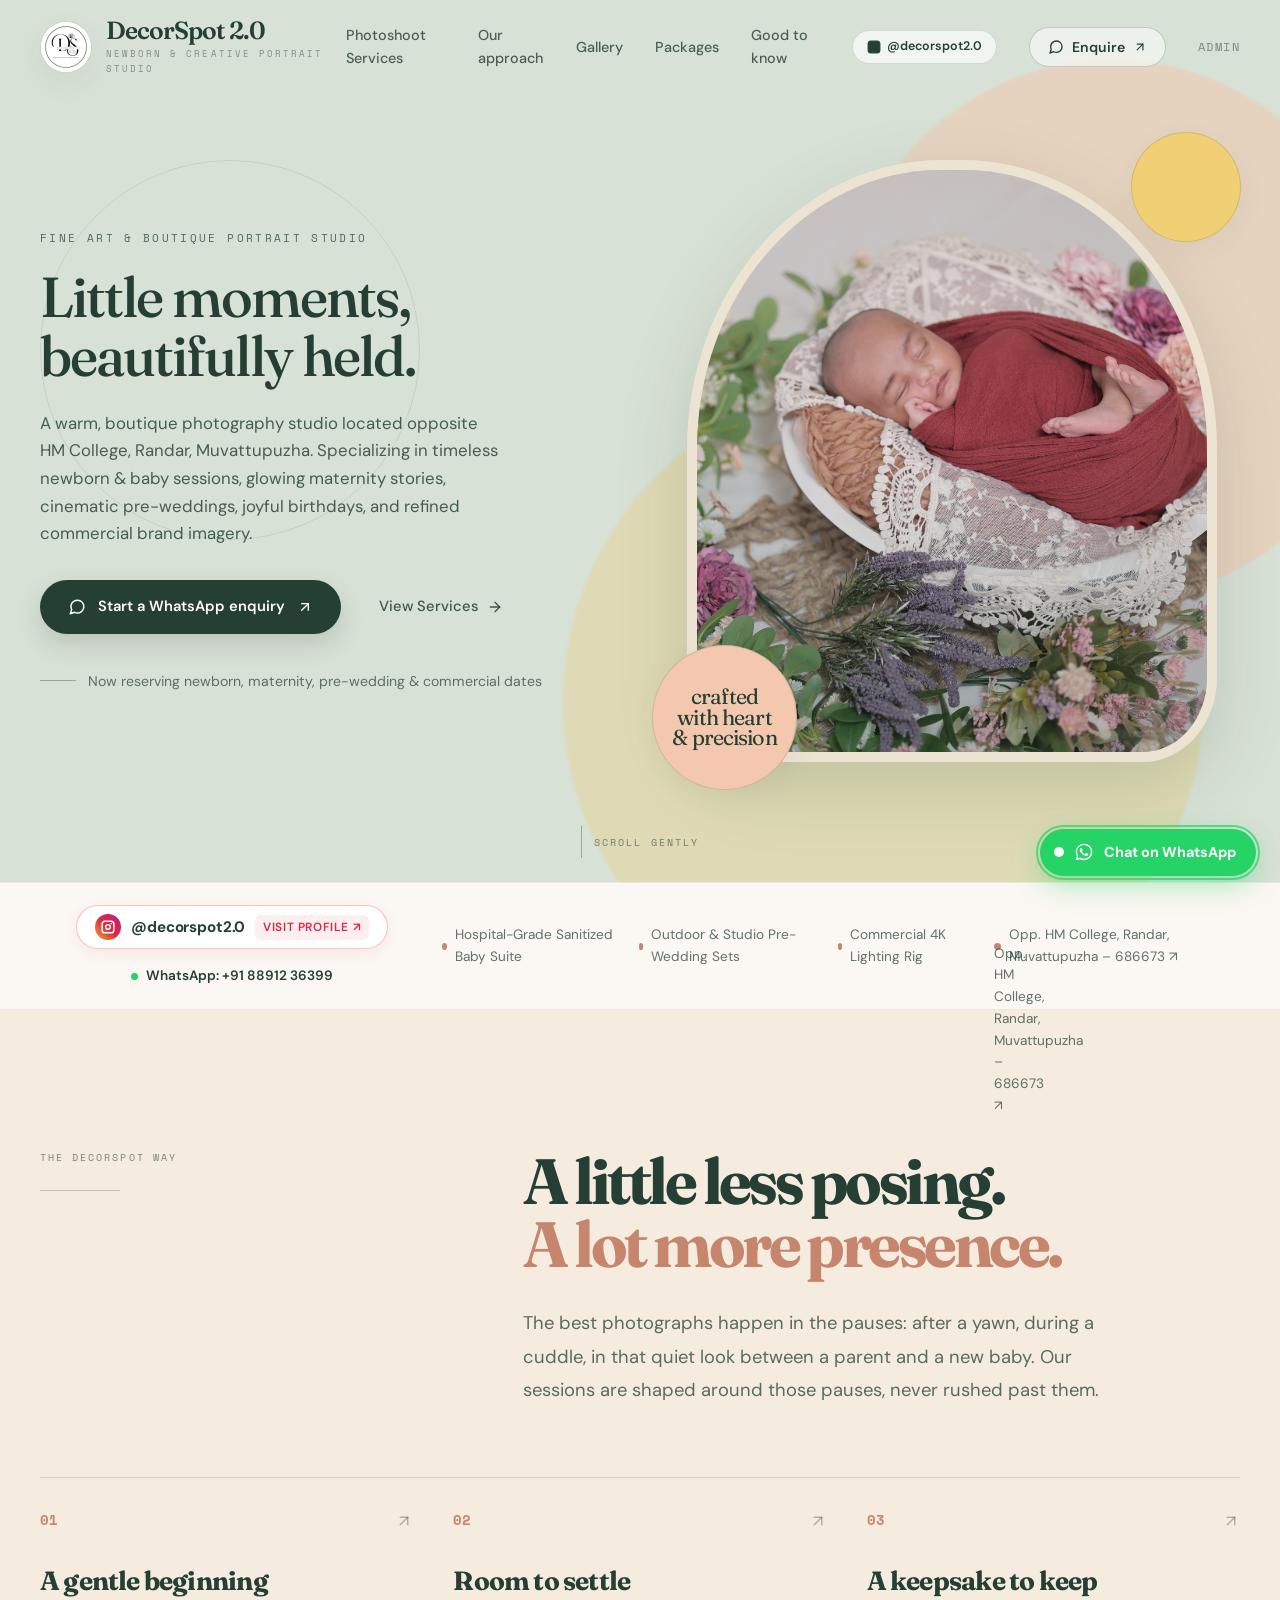
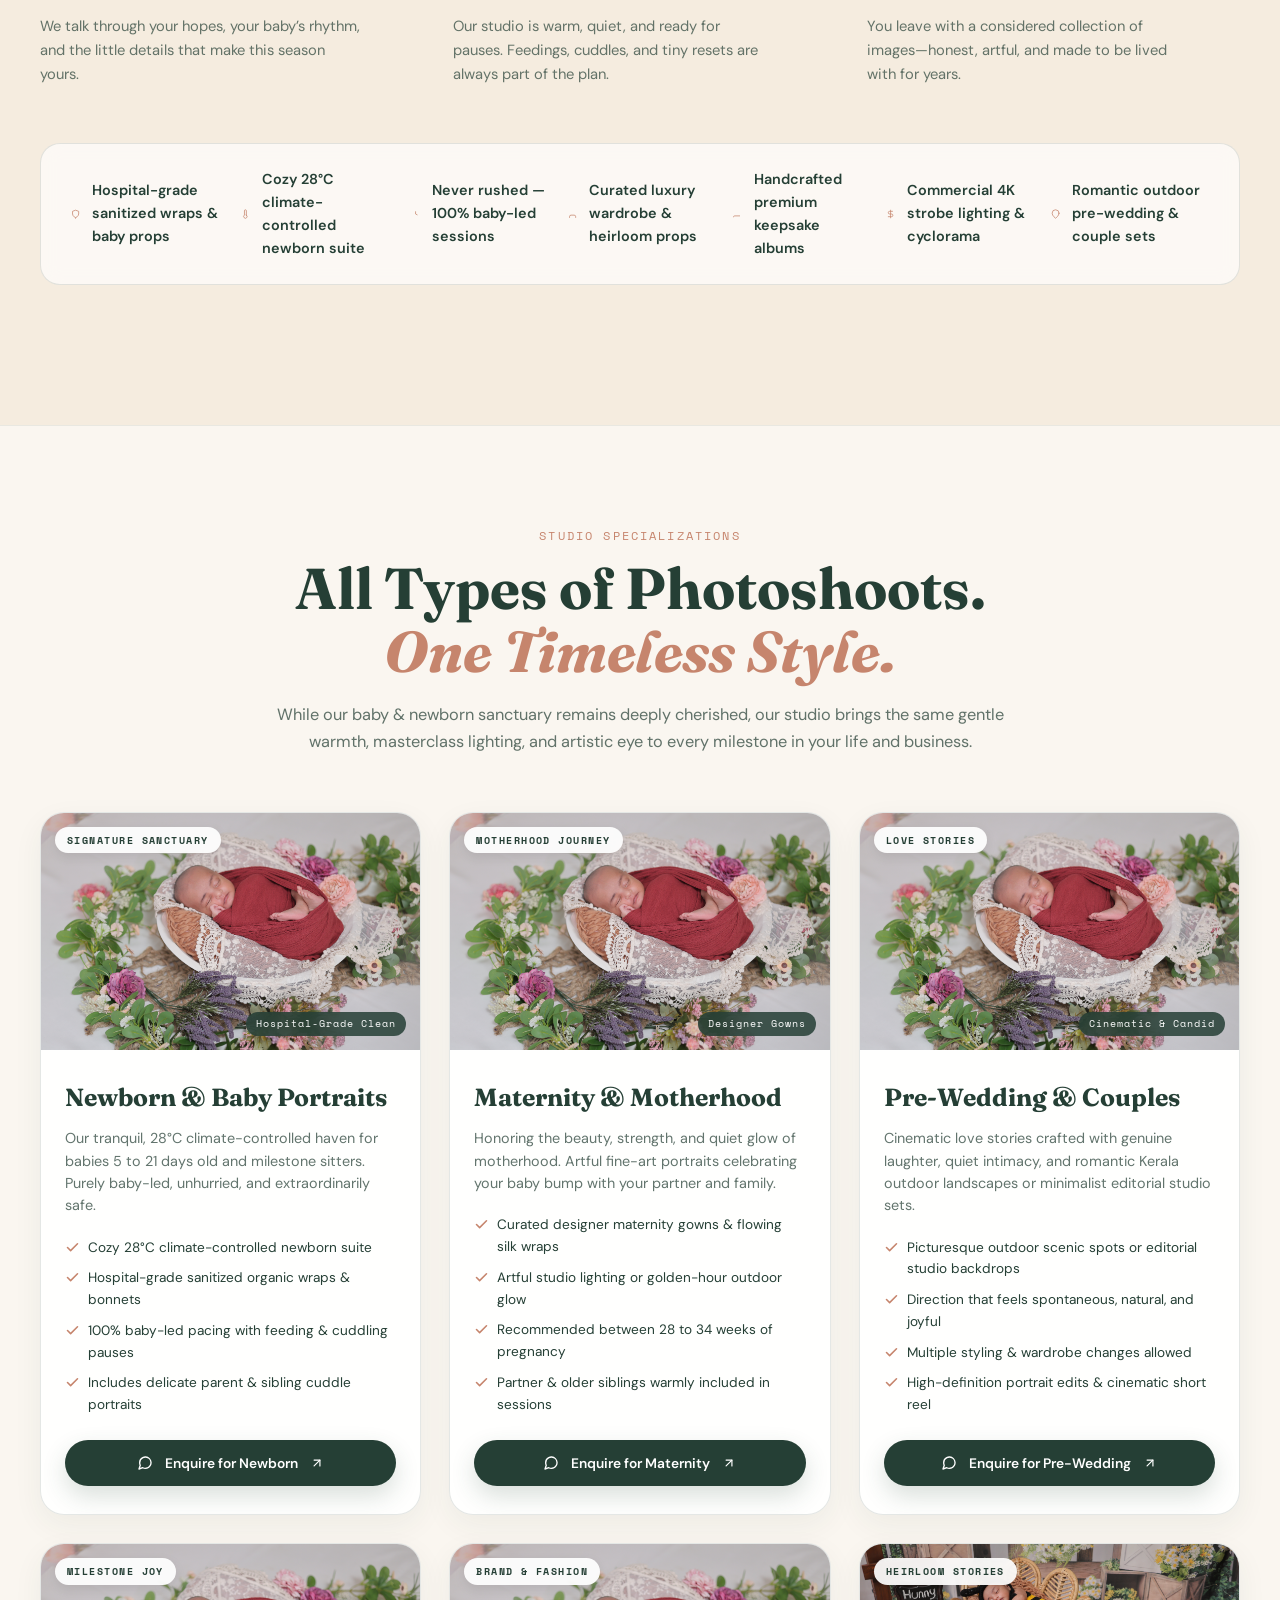
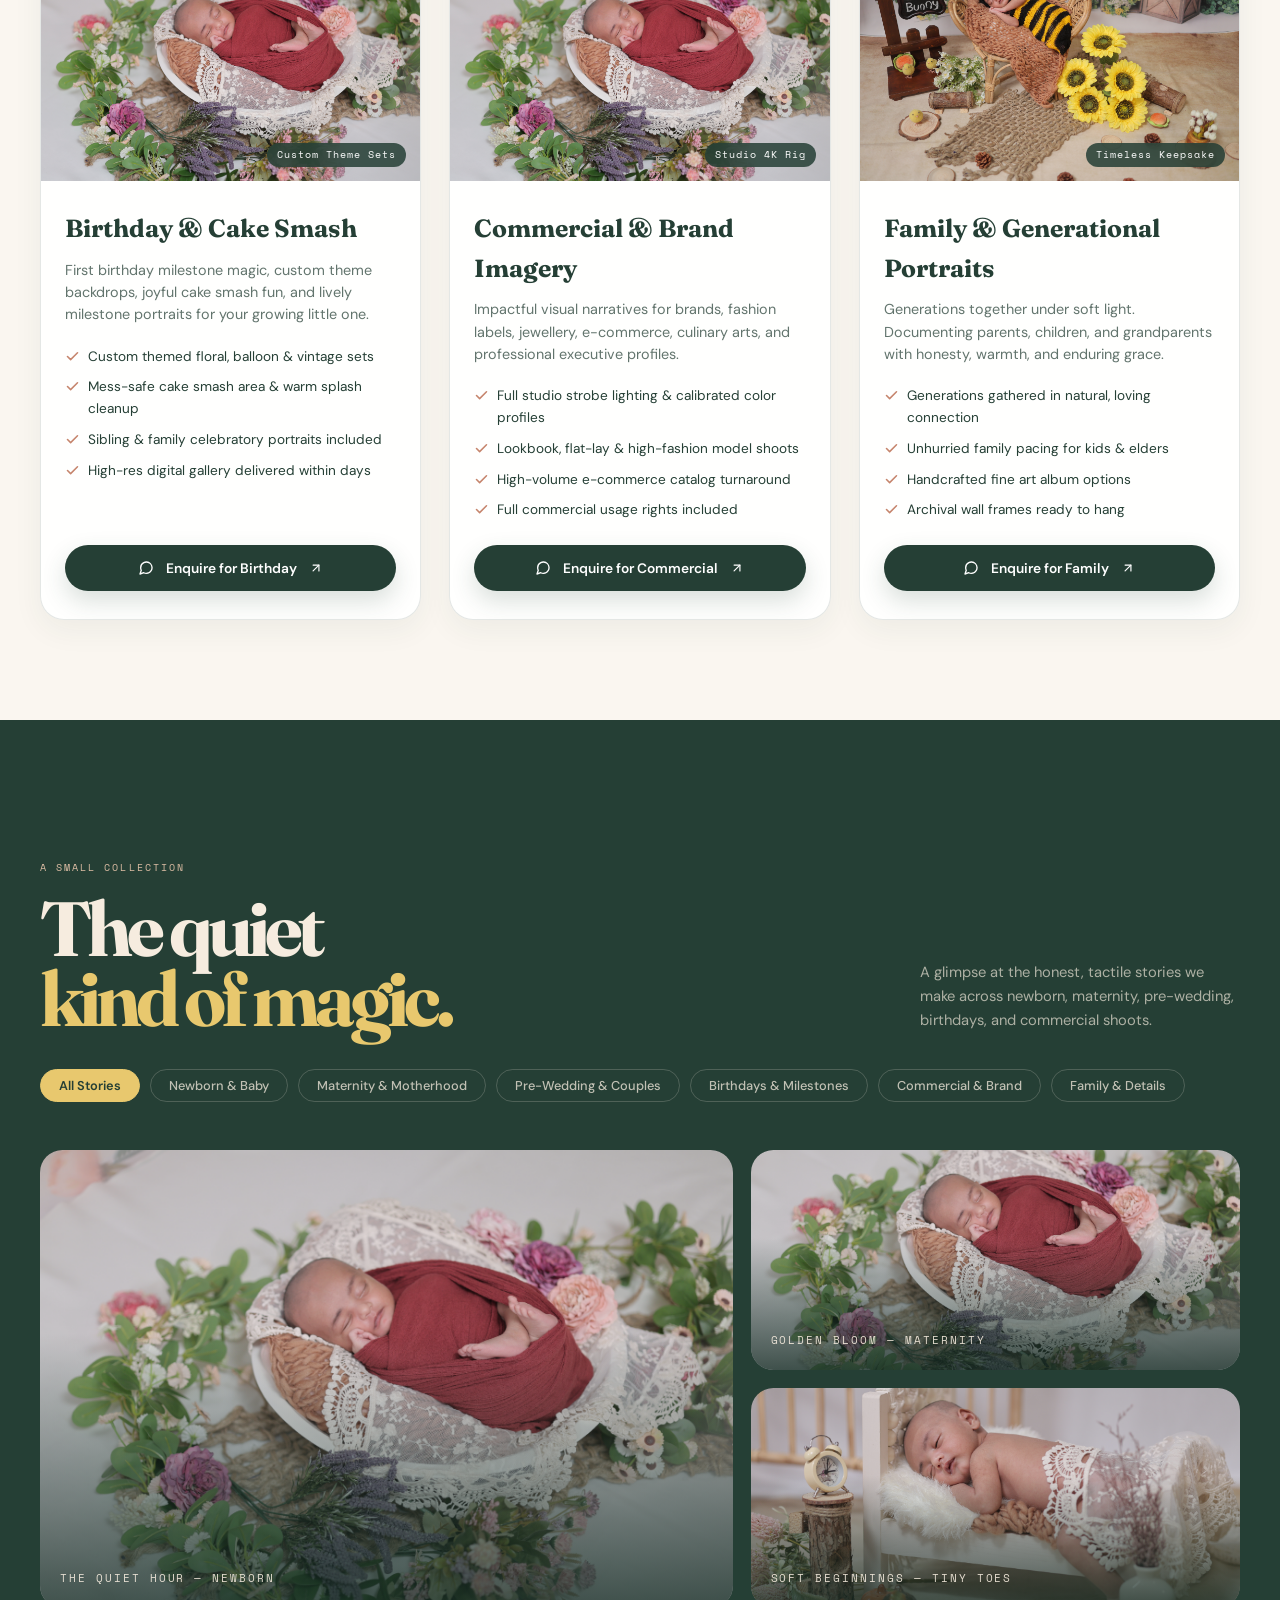
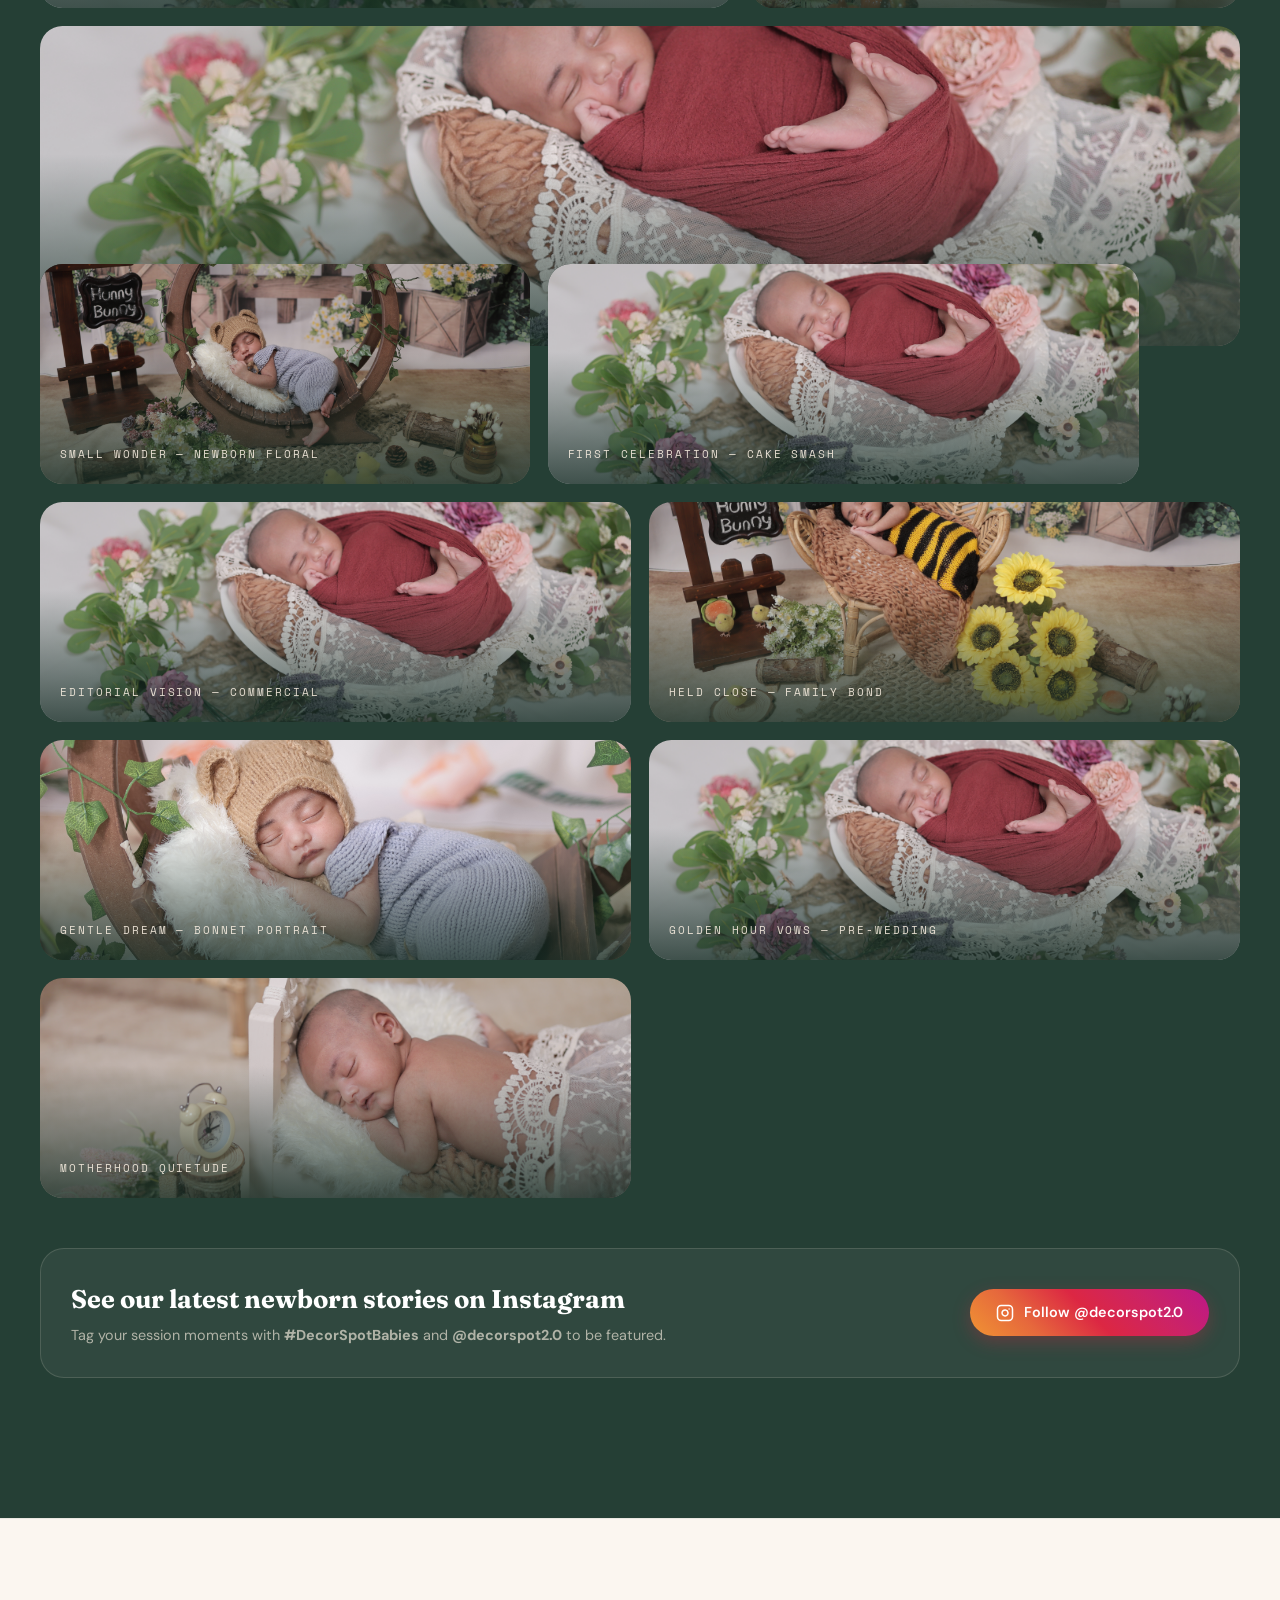
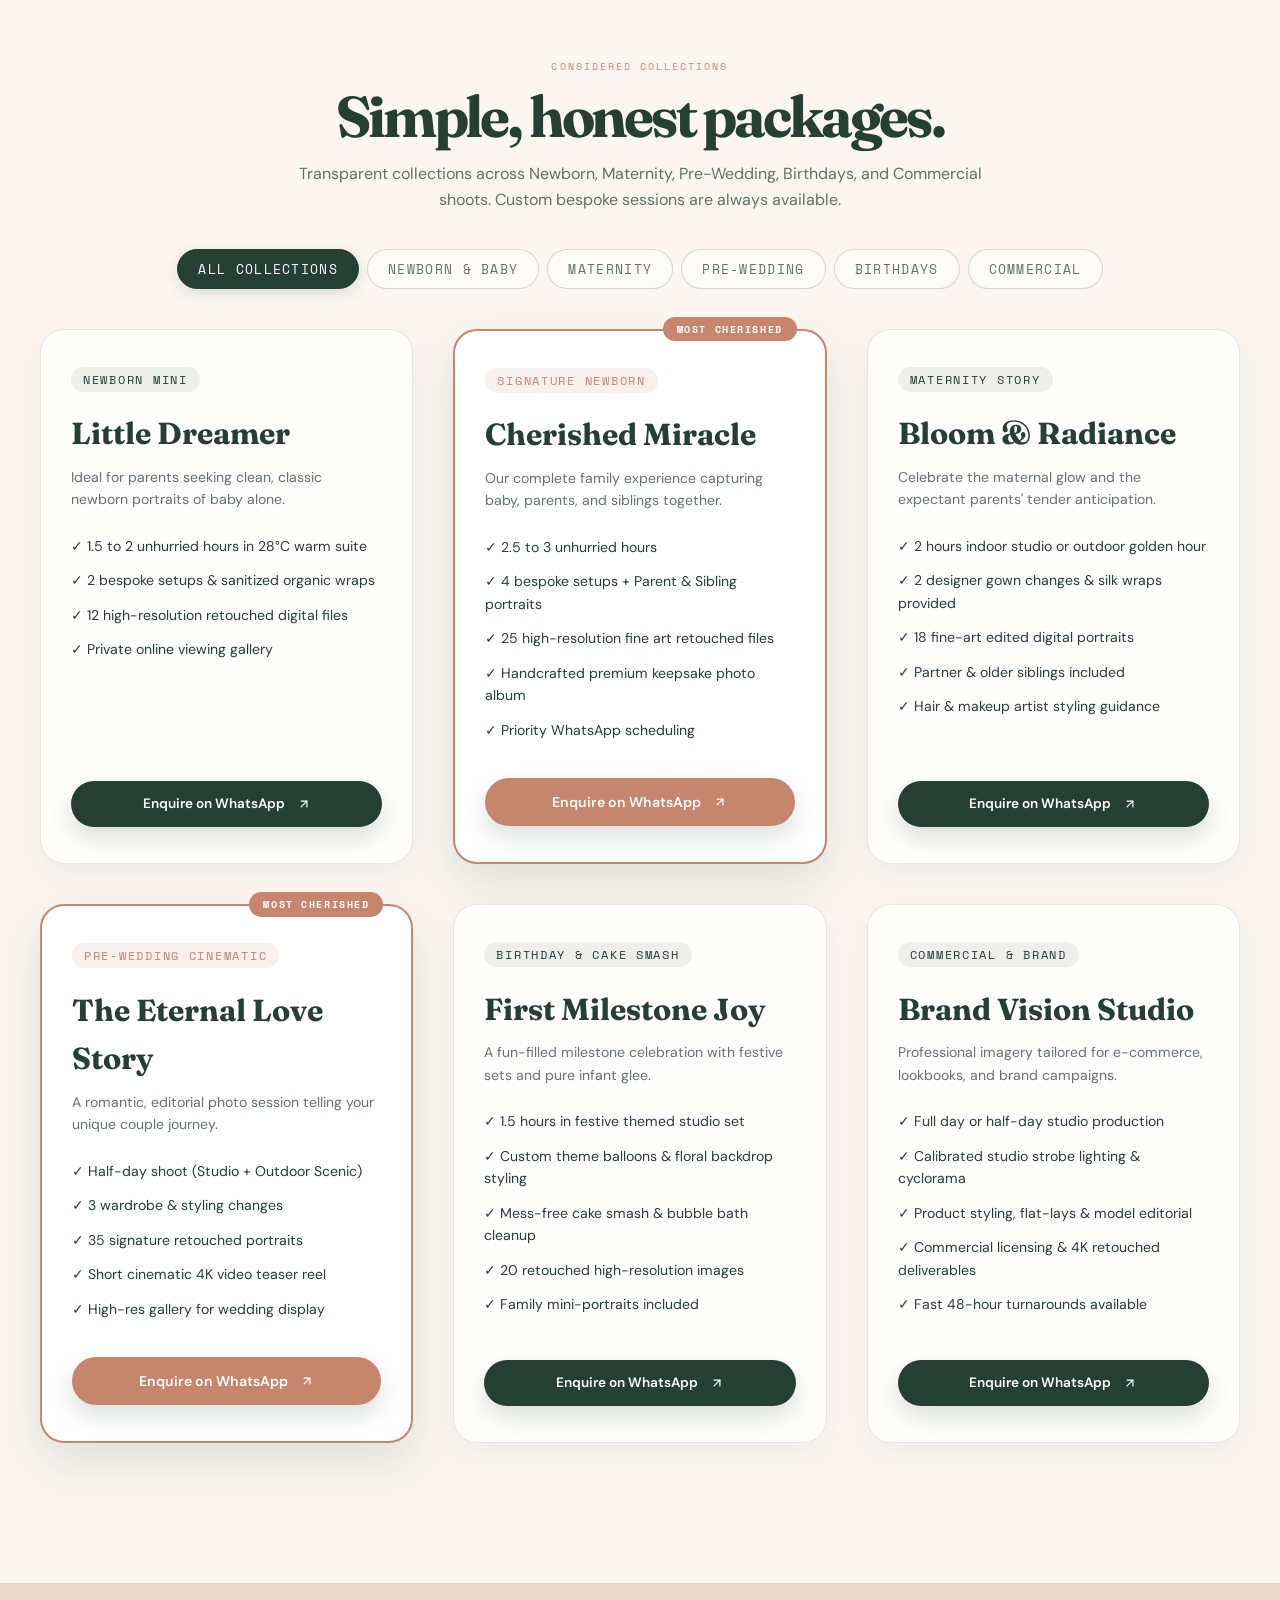
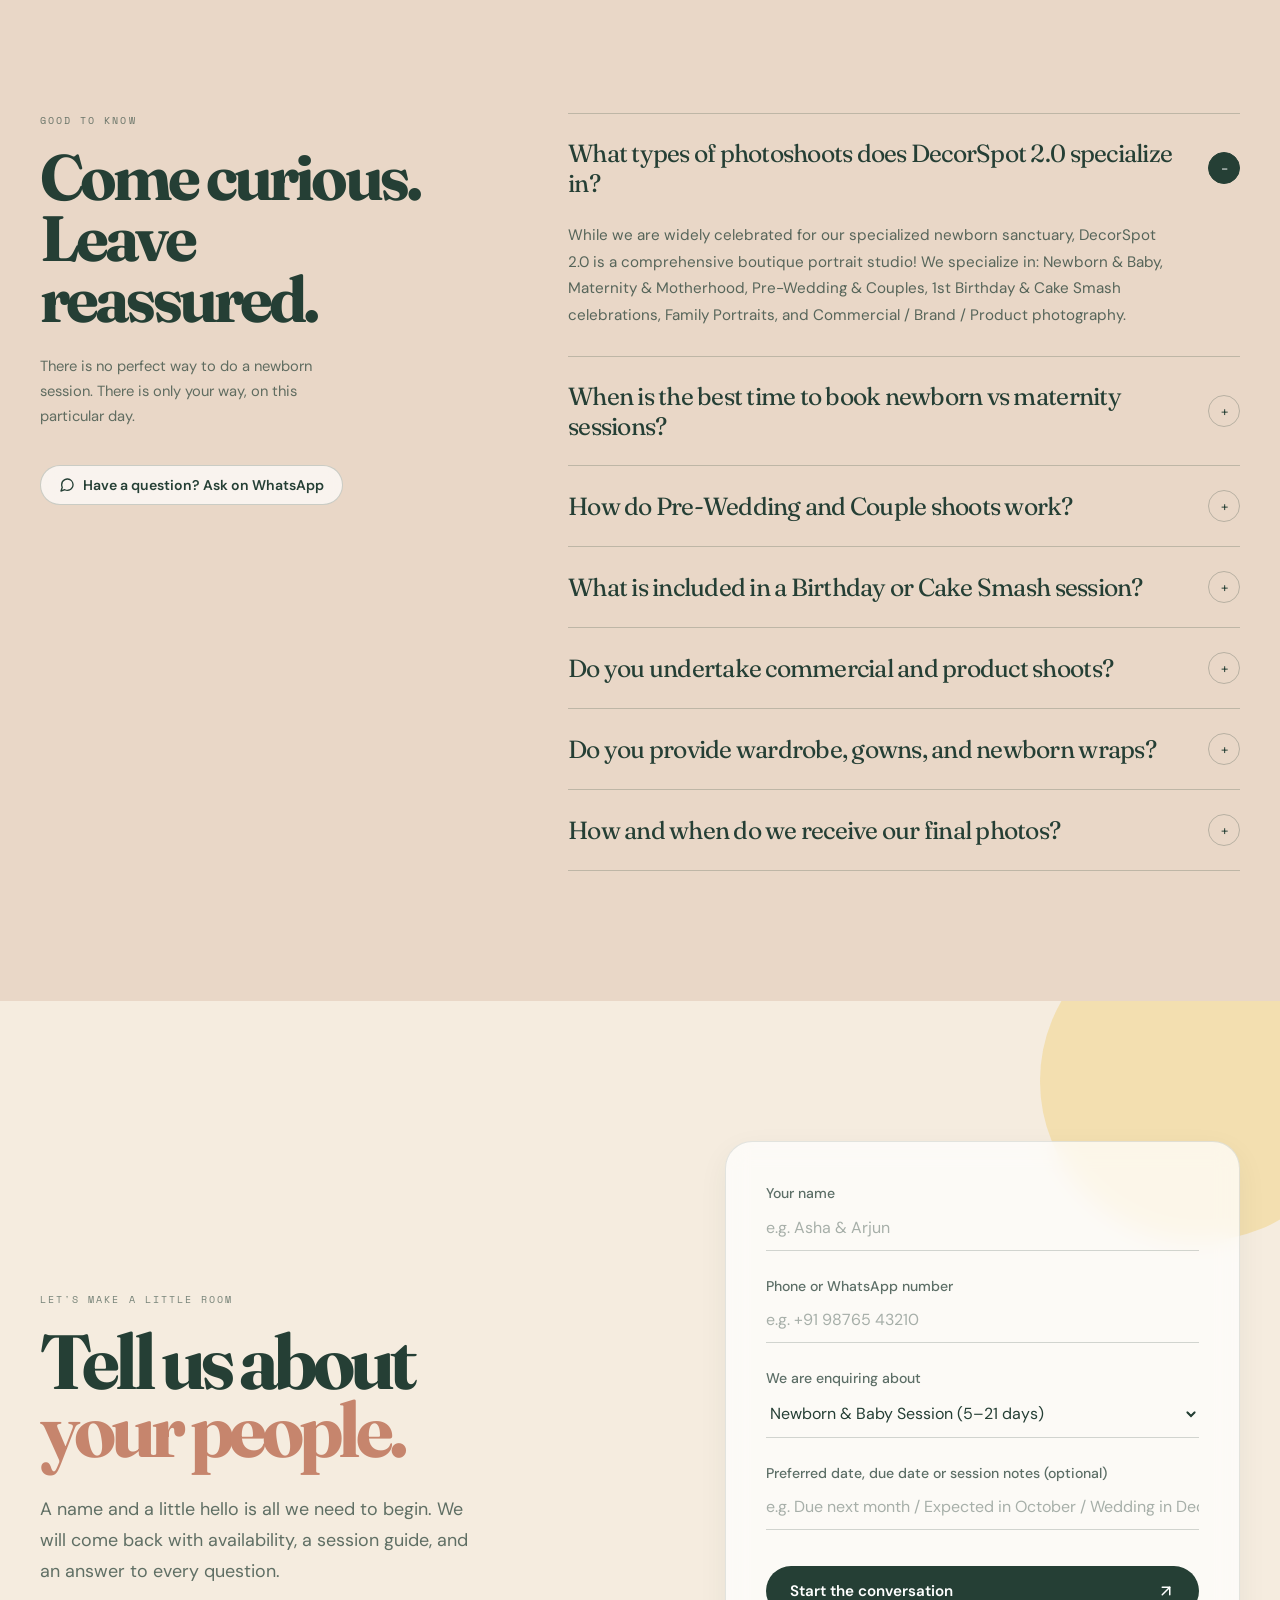
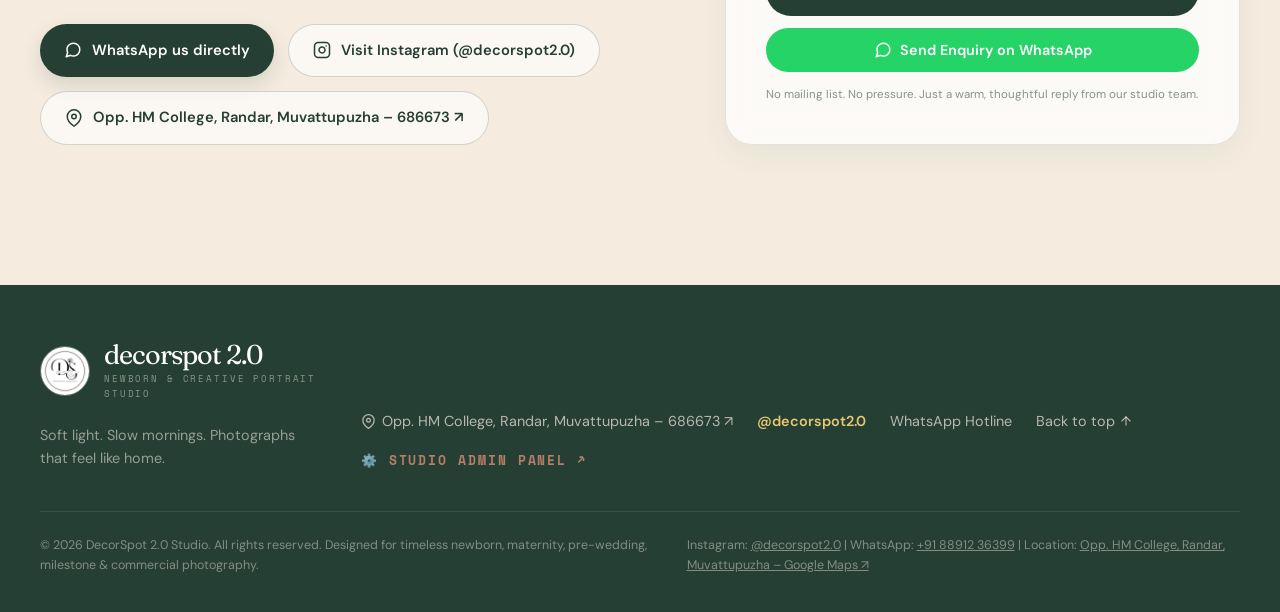
==== commit 67399975: "Update studio location to Opposite HM College, Randar, Muvattupuzha 686673" ====
--- a/index.html
+++ b/index.html
@@ -5,7 +5,7 @@
   <meta name="viewport" content="width=device-width, initial-scale=1.0, maximum-scale=5" />
   <title>DecorSpot 2.0 — Newborn, Maternity, Pre-Wedding, Birthday & Commercial Portrait Studio</title>
   <meta name="description" content="A warm, boutique photography studio located opposite HM College, Randar, Muvattupuzha, Kerala (PIN: 686673). Specializing in newborn & baby portraits, glowing maternity, pre-wedding & couples, birthdays, cake smash, and commercial brand photography." />
-  <meta name="keywords" content="newborn photography, baby photoshoot, maternity photoshoot, pre-wedding photoshoot, couple shoot, birthday photoshoot, cake smash, commercial photography, DecorSpot 2.0, HM College, Randar, Muvattupuzha, Ernakulam, Kerala 686673" />
+  <meta name="keywords" content="newborn photography, baby photoshoot, maternity photoshoot, pre-wedding photoshoot, couple shoot, birthday photoshoot, cake smash, commercial photography, DecorSpot 2.0, HM College, Randar, Muvattupuzha, Ernakulam, Kerala, 686673" />
   
   <!-- Open Graph / Facebook -->
   <meta property="og:type" content="website" />
@@ -137,7 +137,7 @@
           <h1 class="hero-title">Little moments,<br>beautifully held.</h1>
 
           <p class="hero-body">
-            A warm, boutique photography studio located opposite HM College, Randar, Muvattupuzha, Kerala. Specializing in timeless newborn &amp; baby sessions, glowing maternity stories, cinematic pre-weddings, joyful birthdays, and refined commercial brand imagery.
+            A warm, boutique photography studio located opposite HM College, Randar, Muvattupuzha. Specializing in timeless newborn &amp; baby sessions, glowing maternity stories, cinematic pre-weddings, joyful birthdays, and refined commercial brand imagery.
           </p>
 
           <div class="hero-cta-group">
@@ -236,7 +236,7 @@
           </div>
           <a href="https://maps.google.com/?q=Opposite+HM+College,+Randar,+Muvattupuzha,+Kerala+686673" target="_blank" rel="noopener noreferrer" class="social-stat-item social-location-link" title="Open Google Maps Location">
             <span class="stat-dot"></span>
-            <span>Opposite HM College, Randar, Muvattupuzha ↗</span>
+            <span>Opp. HM College, Randar ↗</span>
           </a>
         </div>
       </div>
@@ -883,7 +883,7 @@
                 <path d="M21 10c0 7-9 13-9 13s-9-6-9-13a9 9 0 0 1 18 0z"></path>
                 <circle cx="12" cy="10" r="3"></circle>
               </svg>
-              <span class="enquire-maps-text">Opposite HM College, Randar, Muvattupuzha ↗</span>
+              <span class="enquire-maps-text">Opp. HM College, Randar ↗</span>
             </a>
           </div>
         </div>
@@ -997,7 +997,7 @@
         <div class="footer-links-group">
           <a href="https://maps.google.com/?q=Opposite+HM+College,+Randar,+Muvattupuzha,+Kerala+686673" target="_blank" rel="noopener noreferrer" class="footer-link footer-location-link" title="Open Google Maps Location">
             <svg width="15" height="15" viewBox="0 0 24 24" fill="none" stroke="currentColor" stroke-width="2" stroke-linecap="round" stroke-linejoin="round"><path d="M21 10c0 7-9 13-9 13s-9-6-9-13a9 9 0 0 1 18 0z"></path><circle cx="12" cy="10" r="3"></circle></svg>
-            <span>Opposite HM College, Randar, Muvattupuzha, Kerala - 686673</span>
+            <span>Opp. HM College, Randar, Muvattupuzha – 686673</span>
           </a>
           
           <a href="https://www.instagram.com/decorspot2.0?stkn=cG9yaDgxZTJtbzA1&utm_source=qr" target="_blank" rel="noopener noreferrer" class="footer-link" style="color: #e8c86e; font-weight: 600;">
@@ -1024,7 +1024,7 @@
 
       <div class="footer-bottom-bar">
         <p>&copy; 2026 DecorSpot 2.0 Studio. All rights reserved. Designed for timeless newborn, maternity, pre-wedding, milestone &amp; commercial photography.</p>
-        <p>Instagram: <a href="https://www.instagram.com/decorspot2.0?stkn=cG9yaDgxZTJtbzA1&utm_source=qr" target="_blank" rel="noopener noreferrer" style="text-decoration: underline;">@decorspot2.0</a> | WhatsApp: <a href="https://wa.me/918891236399" target="_blank" rel="noopener noreferrer" style="text-decoration: underline;">+91 88912 36399</a> | Location: <a href="https://maps.google.com/?q=Opposite+HM+College,+Randar,+Muvattupuzha,+Kerala+686673" target="_blank" rel="noopener noreferrer" style="text-decoration: underline;" class="footer-maps-bottom-link">Opposite HM College, Randar, Muvattupuzha (Google Maps ↗)</a></p>
+        <p>Instagram: <a href="https://www.instagram.com/decorspot2.0?stkn=cG9yaDgxZTJtbzA1&utm_source=qr" target="_blank" rel="noopener noreferrer" style="text-decoration: underline;">@decorspot2.0</a> | WhatsApp: <a href="https://wa.me/918891236399" target="_blank" rel="noopener noreferrer" style="text-decoration: underline;">+91 88912 36399</a> | Location: <a href="https://maps.google.com/?q=Opposite+HM+College,+Randar,+Muvattupuzha,+Kerala+686673" target="_blank" rel="noopener noreferrer" style="text-decoration: underline;" class="footer-maps-bottom-link">Opp. HM College, Randar, Muvattupuzha – Google Maps ↗</a></p>
       </div>
     </div>
   </footer>
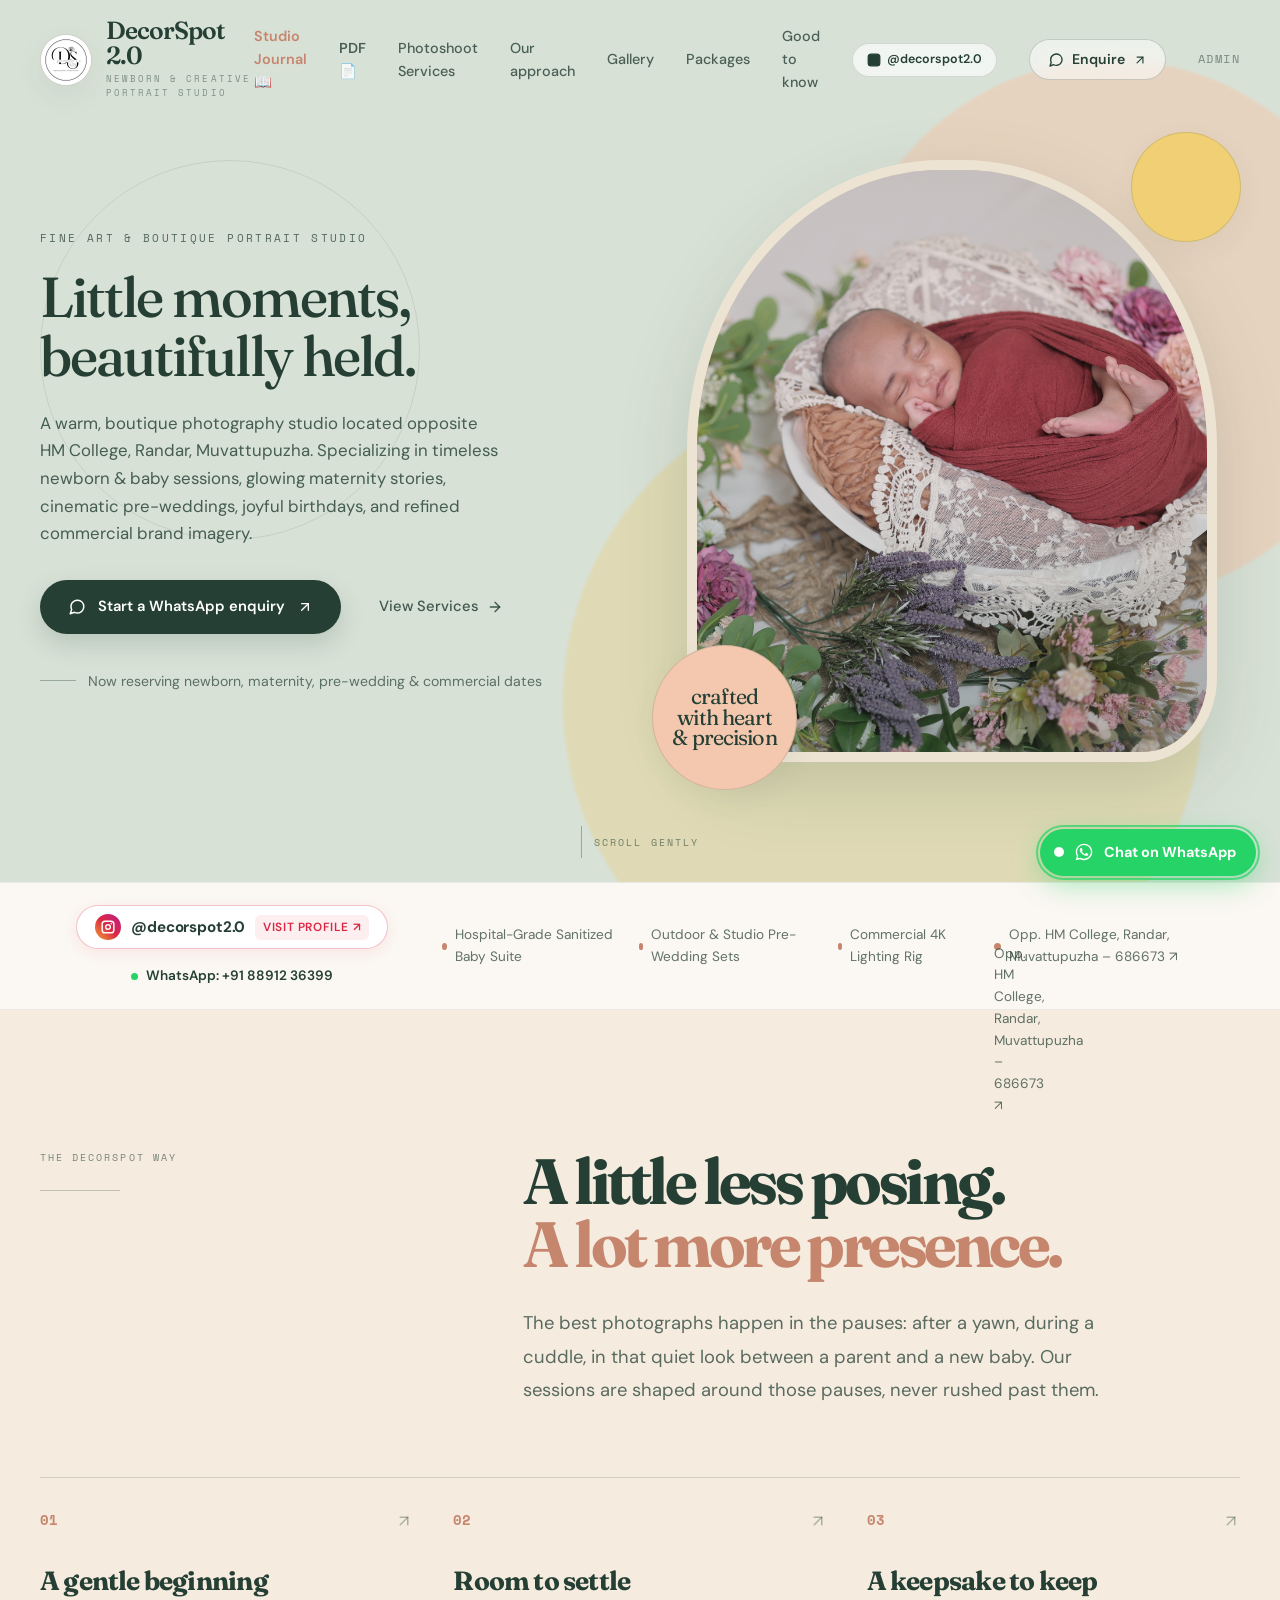
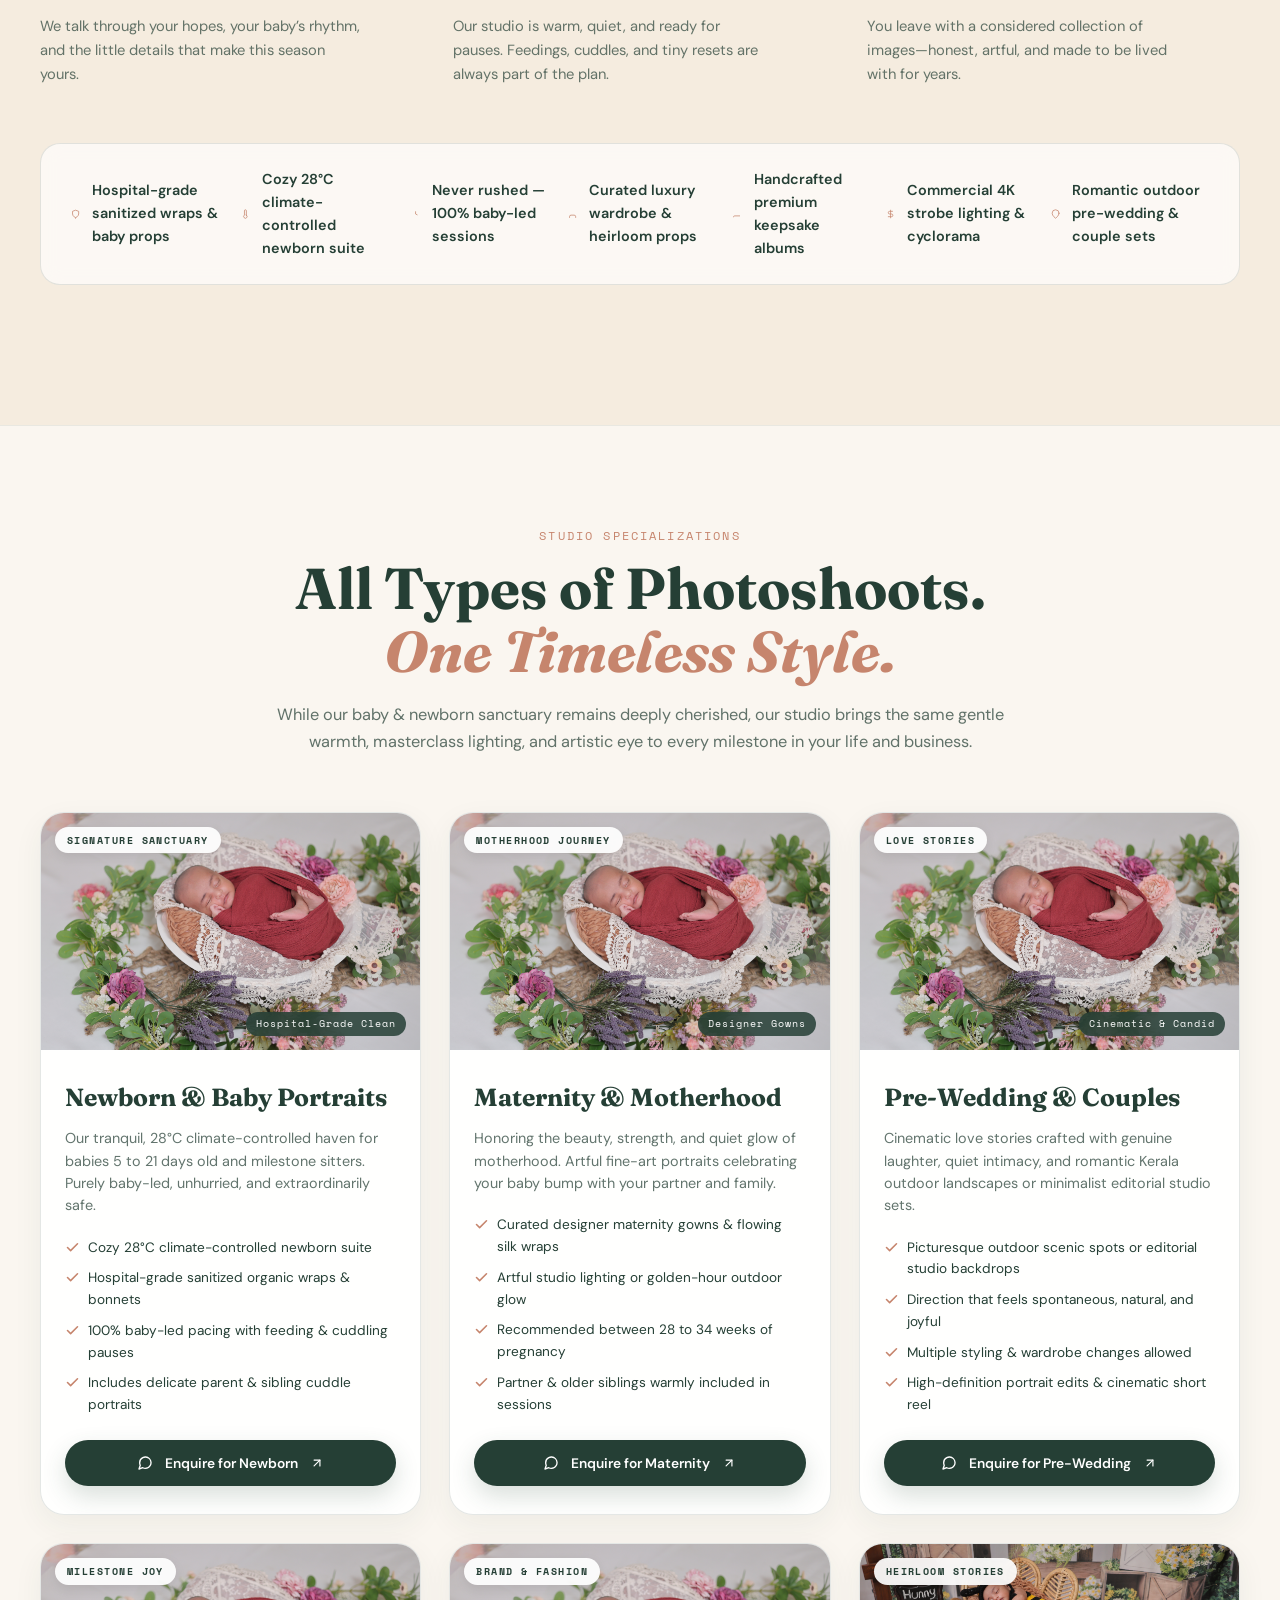
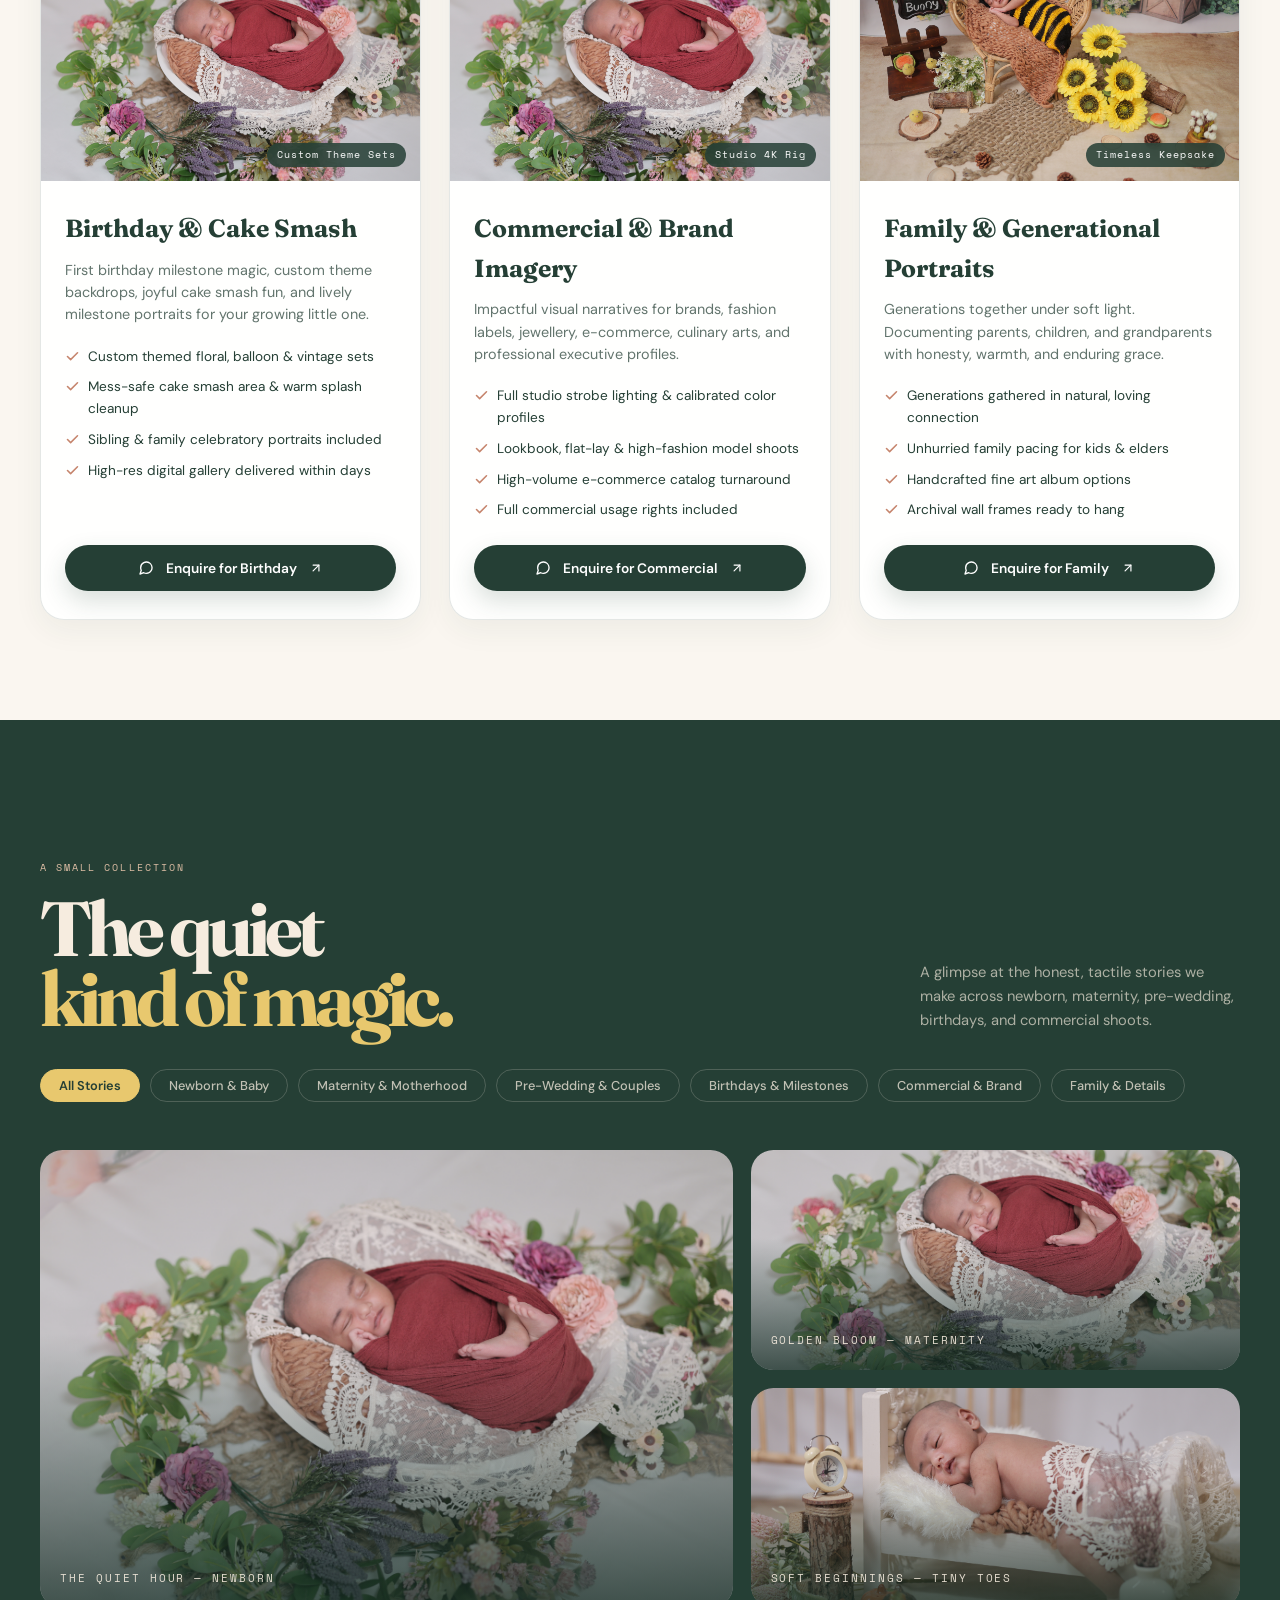
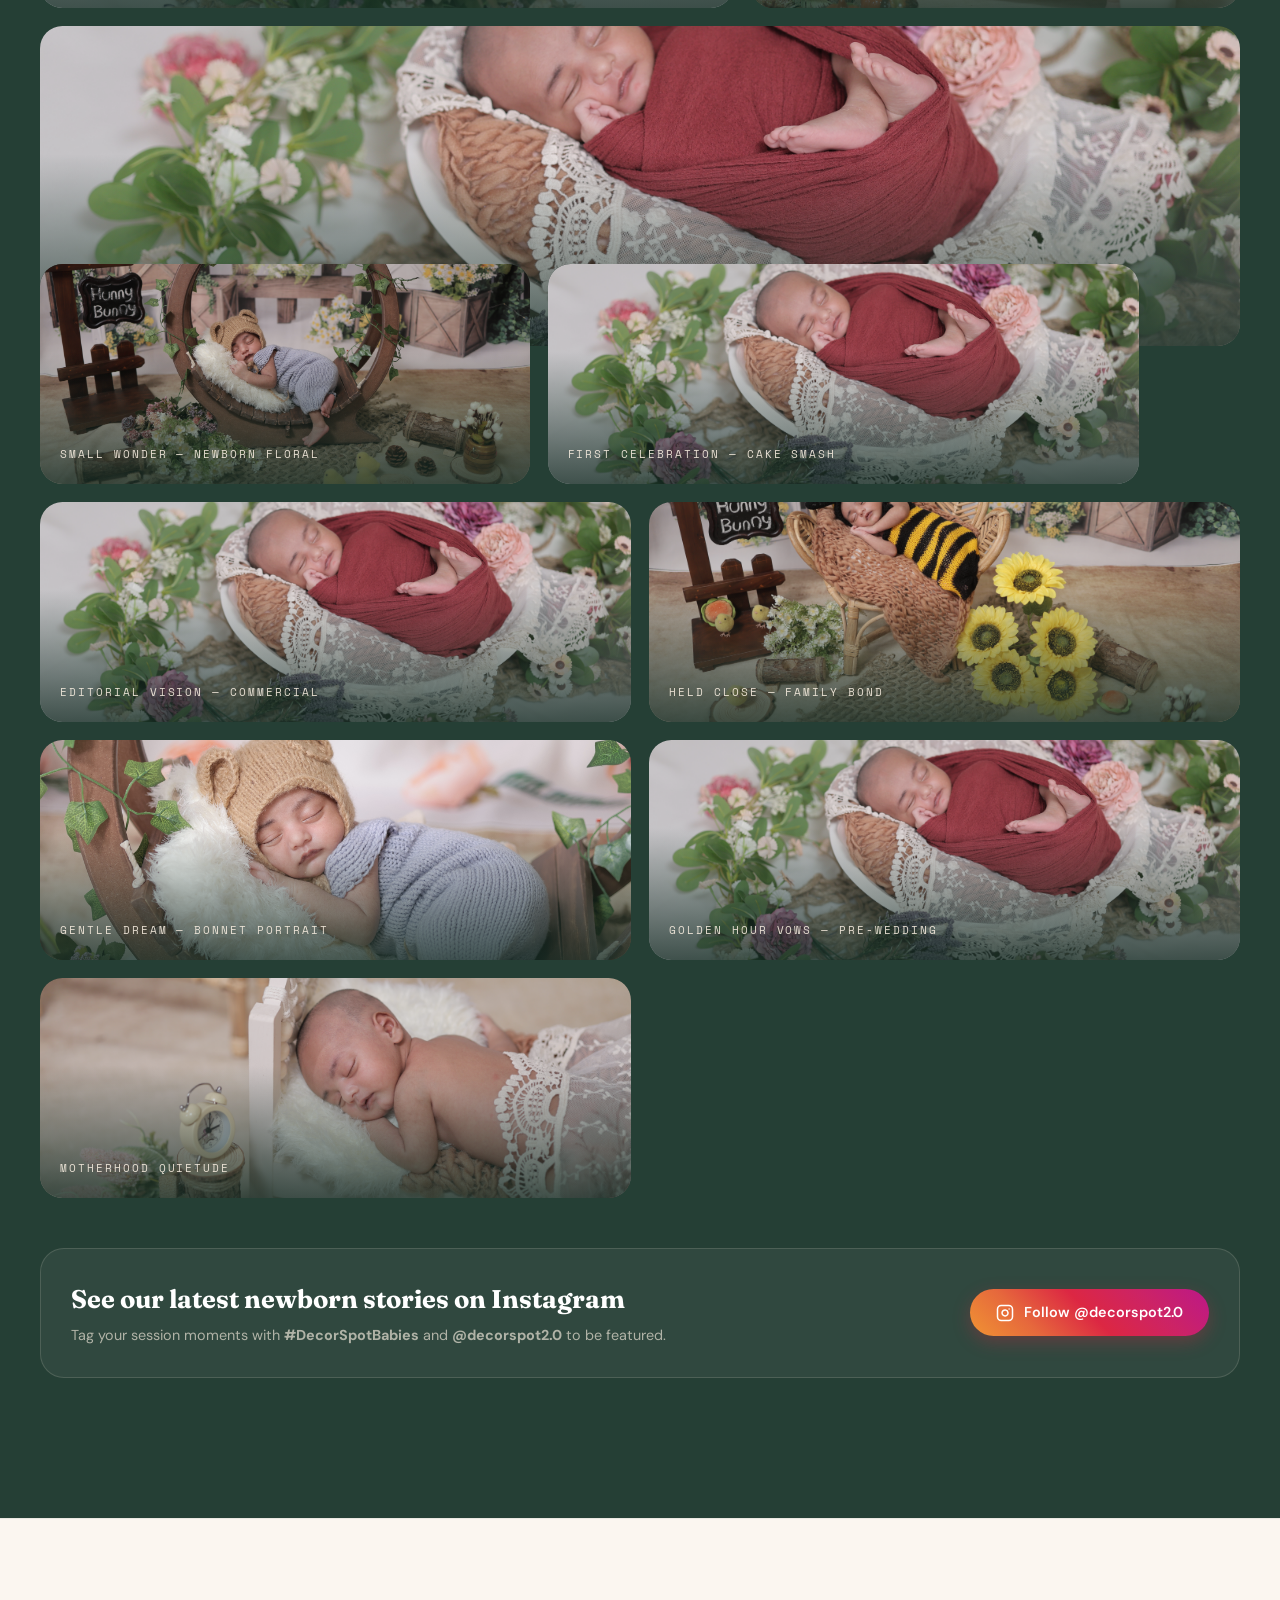
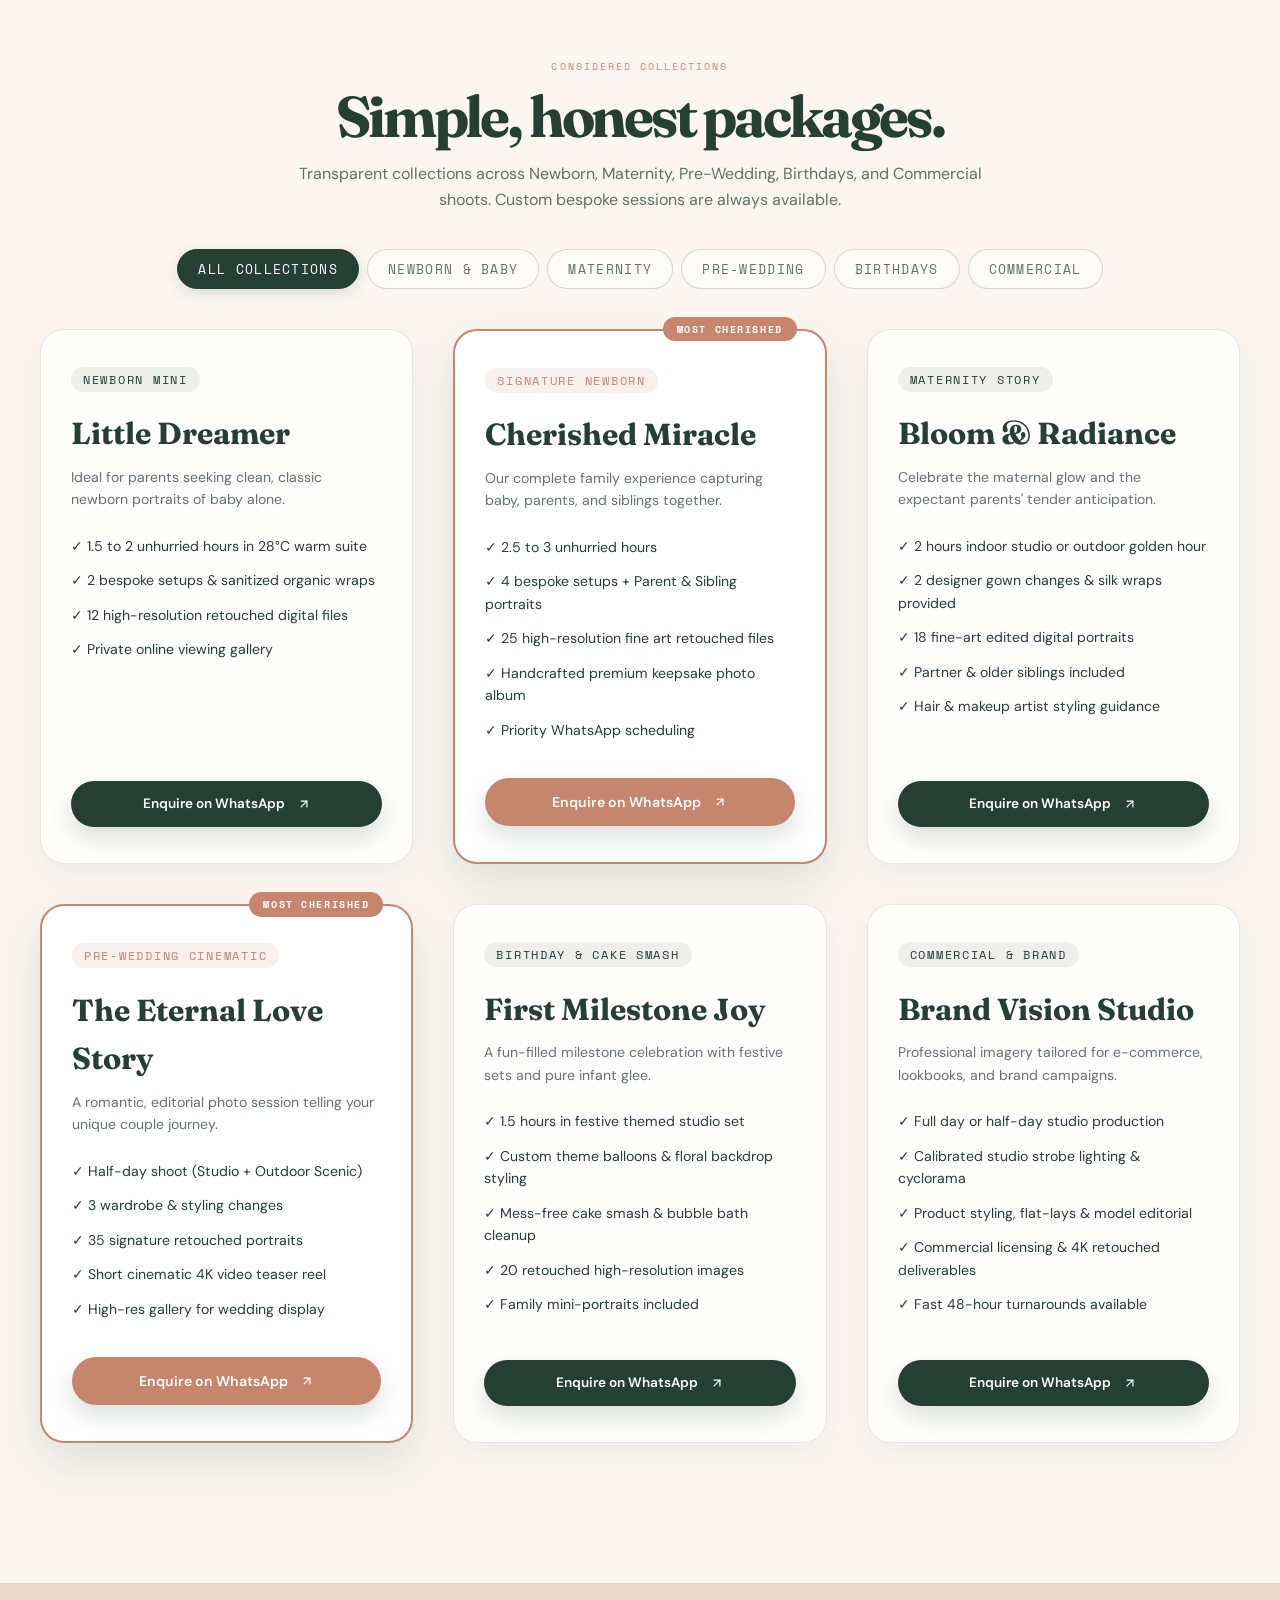
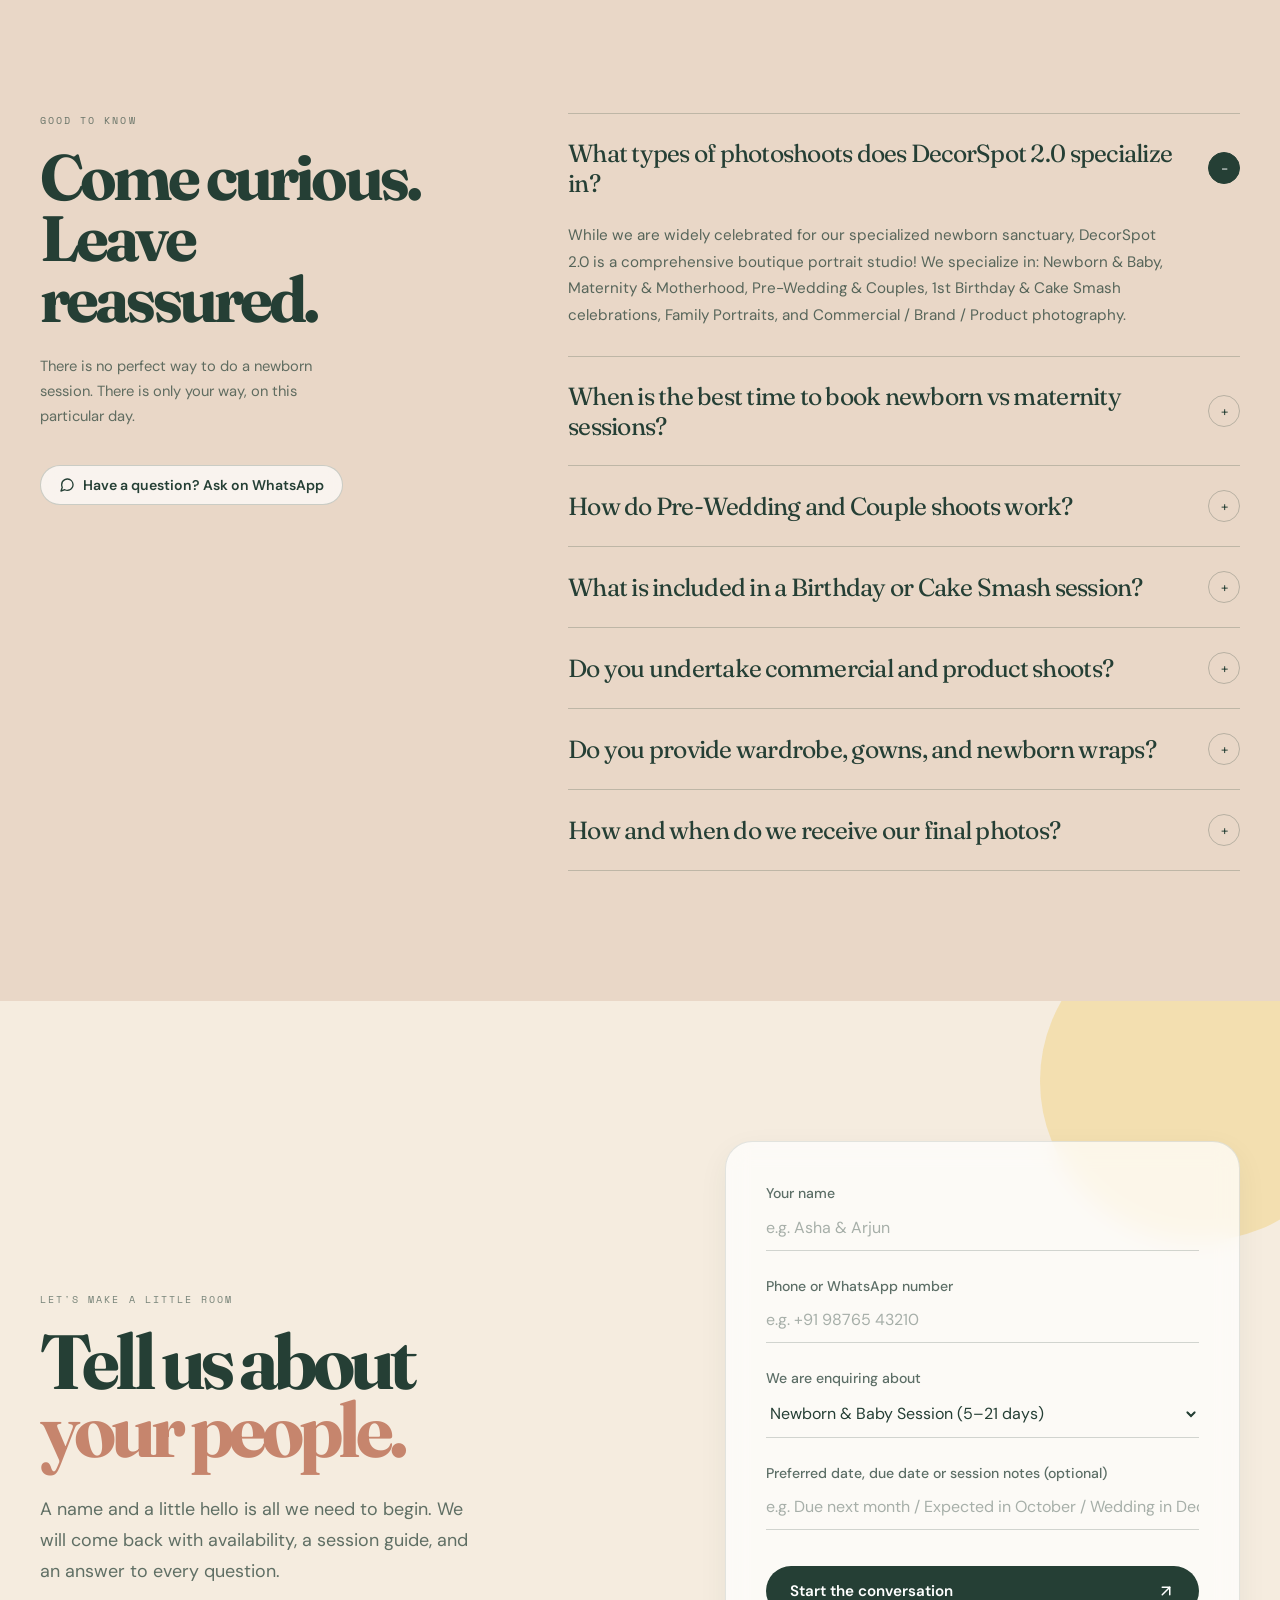
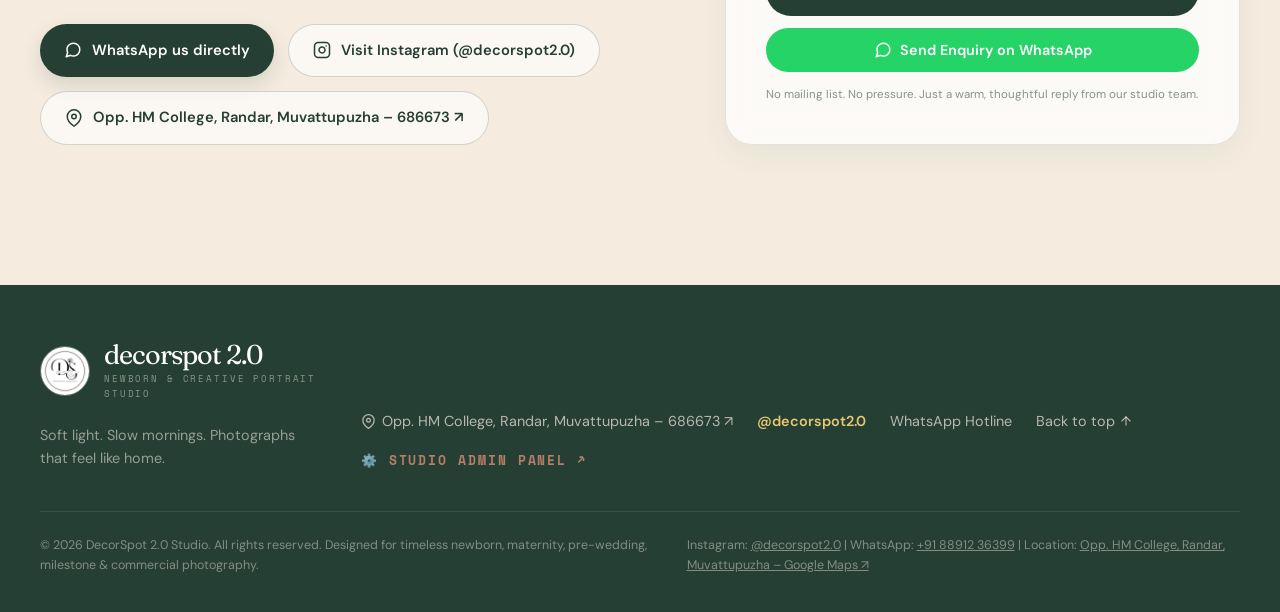
==== commit e271143b: "Add magazine and PDF journal assets to DecorSpot website" ====
--- a/index.html
+++ b/index.html
@@ -44,6 +44,8 @@
 
         <!-- Desktop Navigation Links -->
         <nav class="nav-links-desktop" aria-label="Primary navigation">
+          <a href="magazine.html" class="nav-item" style="color: var(--color-terracotta); font-weight: 600;">Studio Journal 📖</a>
+          <a href="DecorSpot_Magazine_Issue_01.pdf" download="DecorSpot_Magazine_Issue_01.pdf" class="nav-item" style="color: var(--color-evergreen); font-weight: 600; opacity: 0.8;" title="Download PDF Magazine">PDF 📄</a>
           <a href="#services" class="nav-item">Photoshoot Services</a>
           <a href="#story" class="nav-item">Our approach</a>
           <a href="#gallery" class="nav-item">Gallery</a>
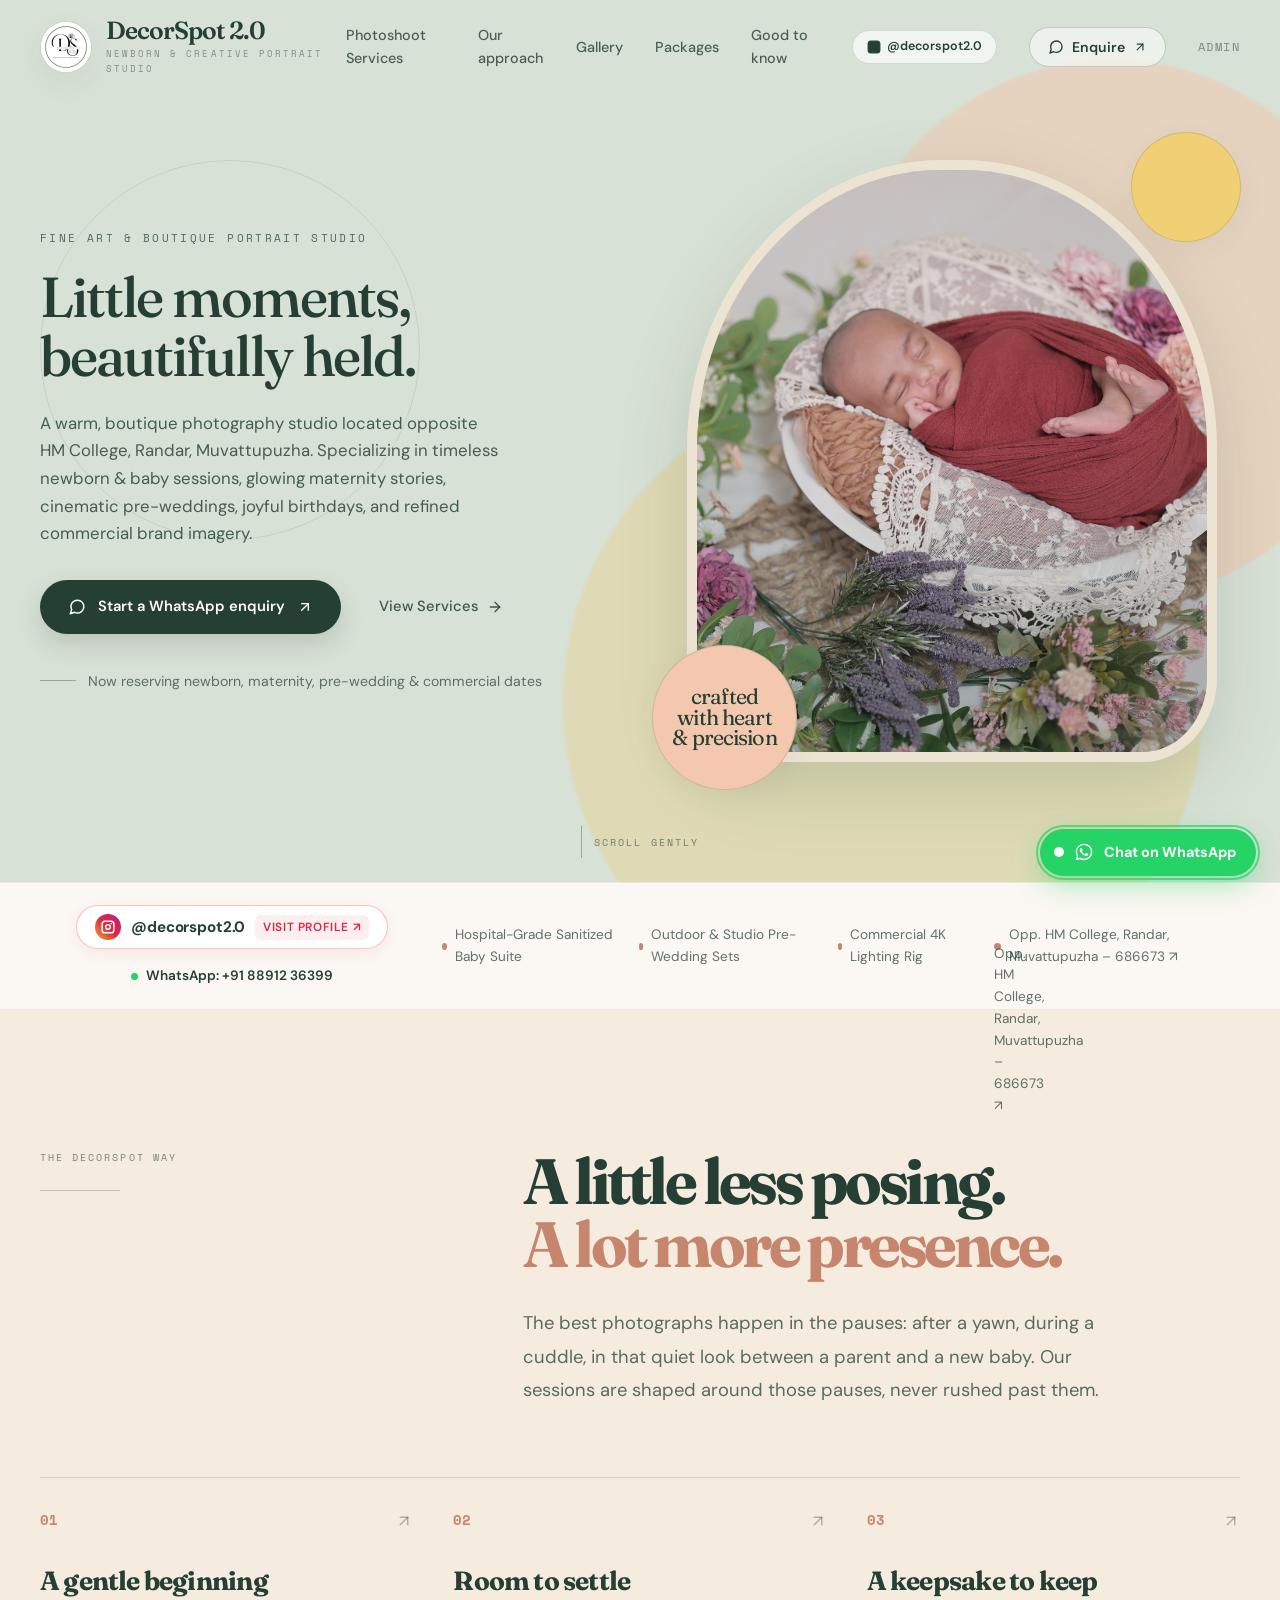
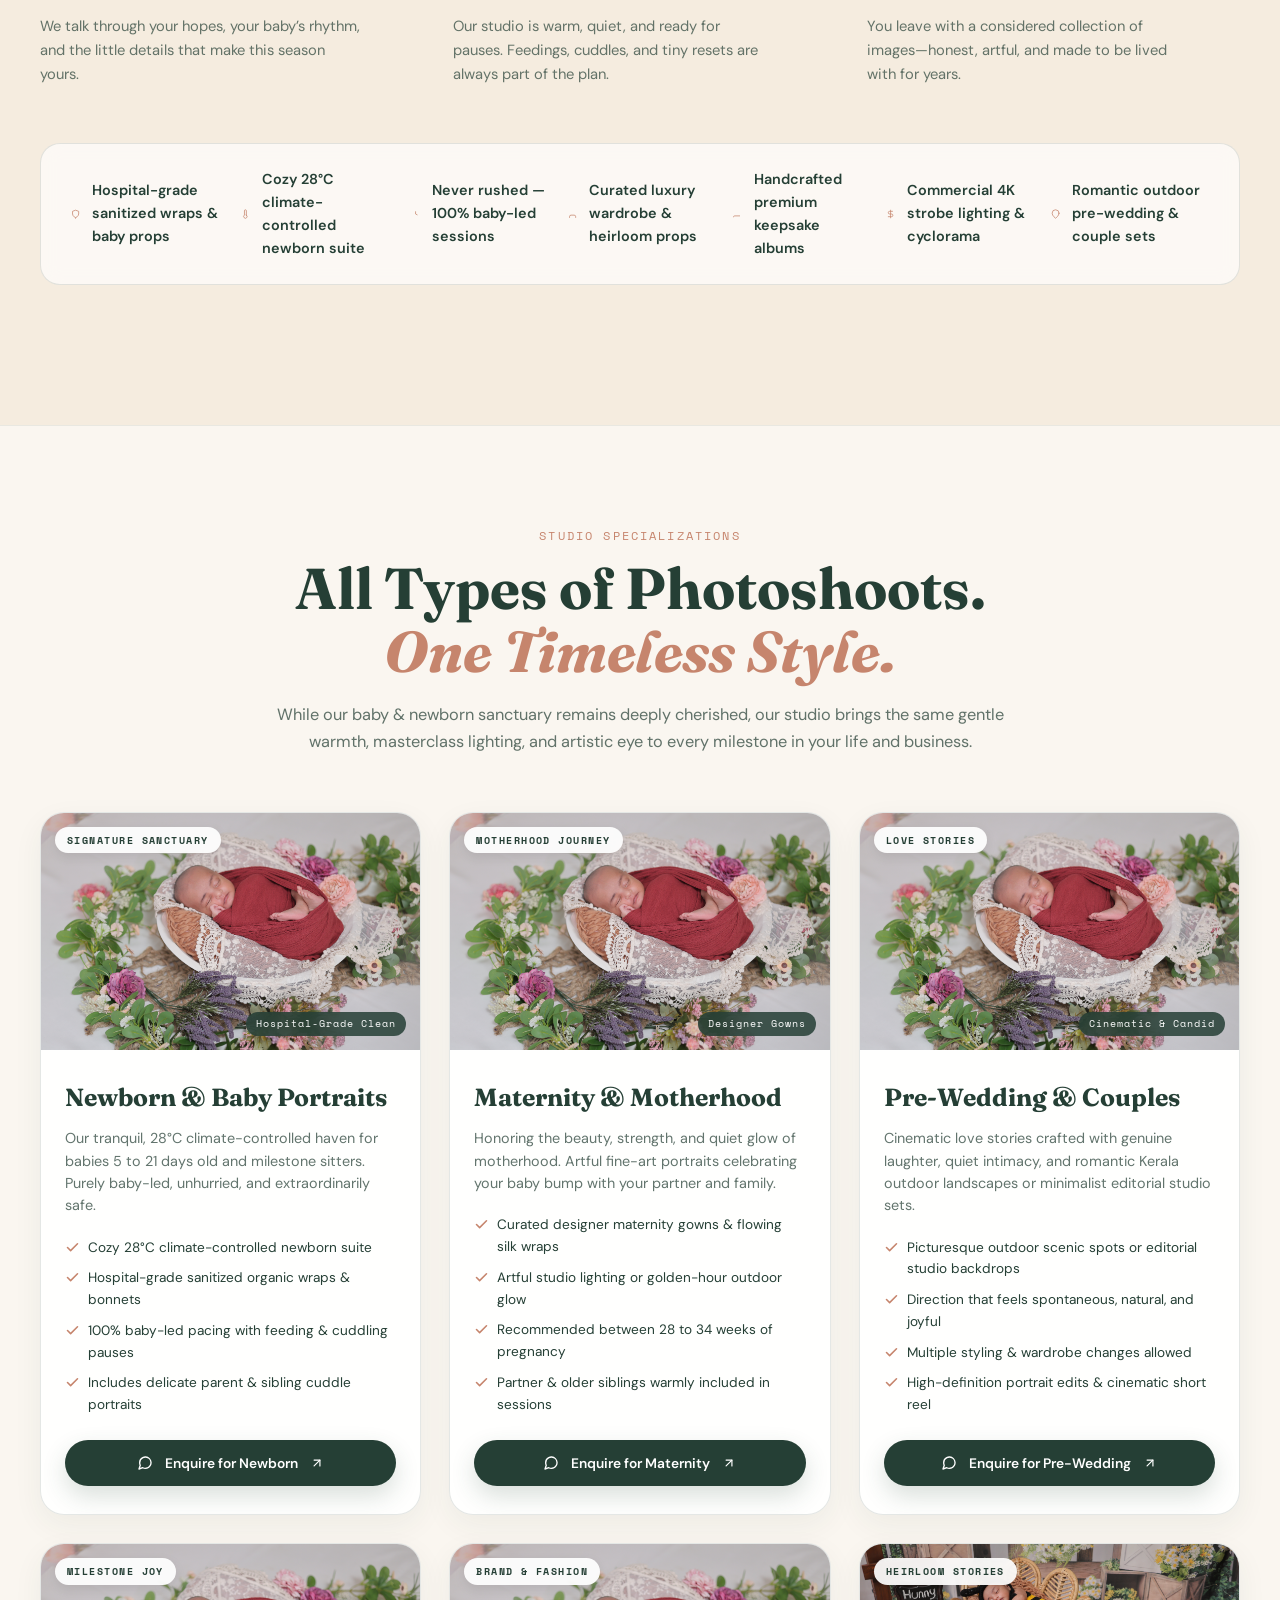
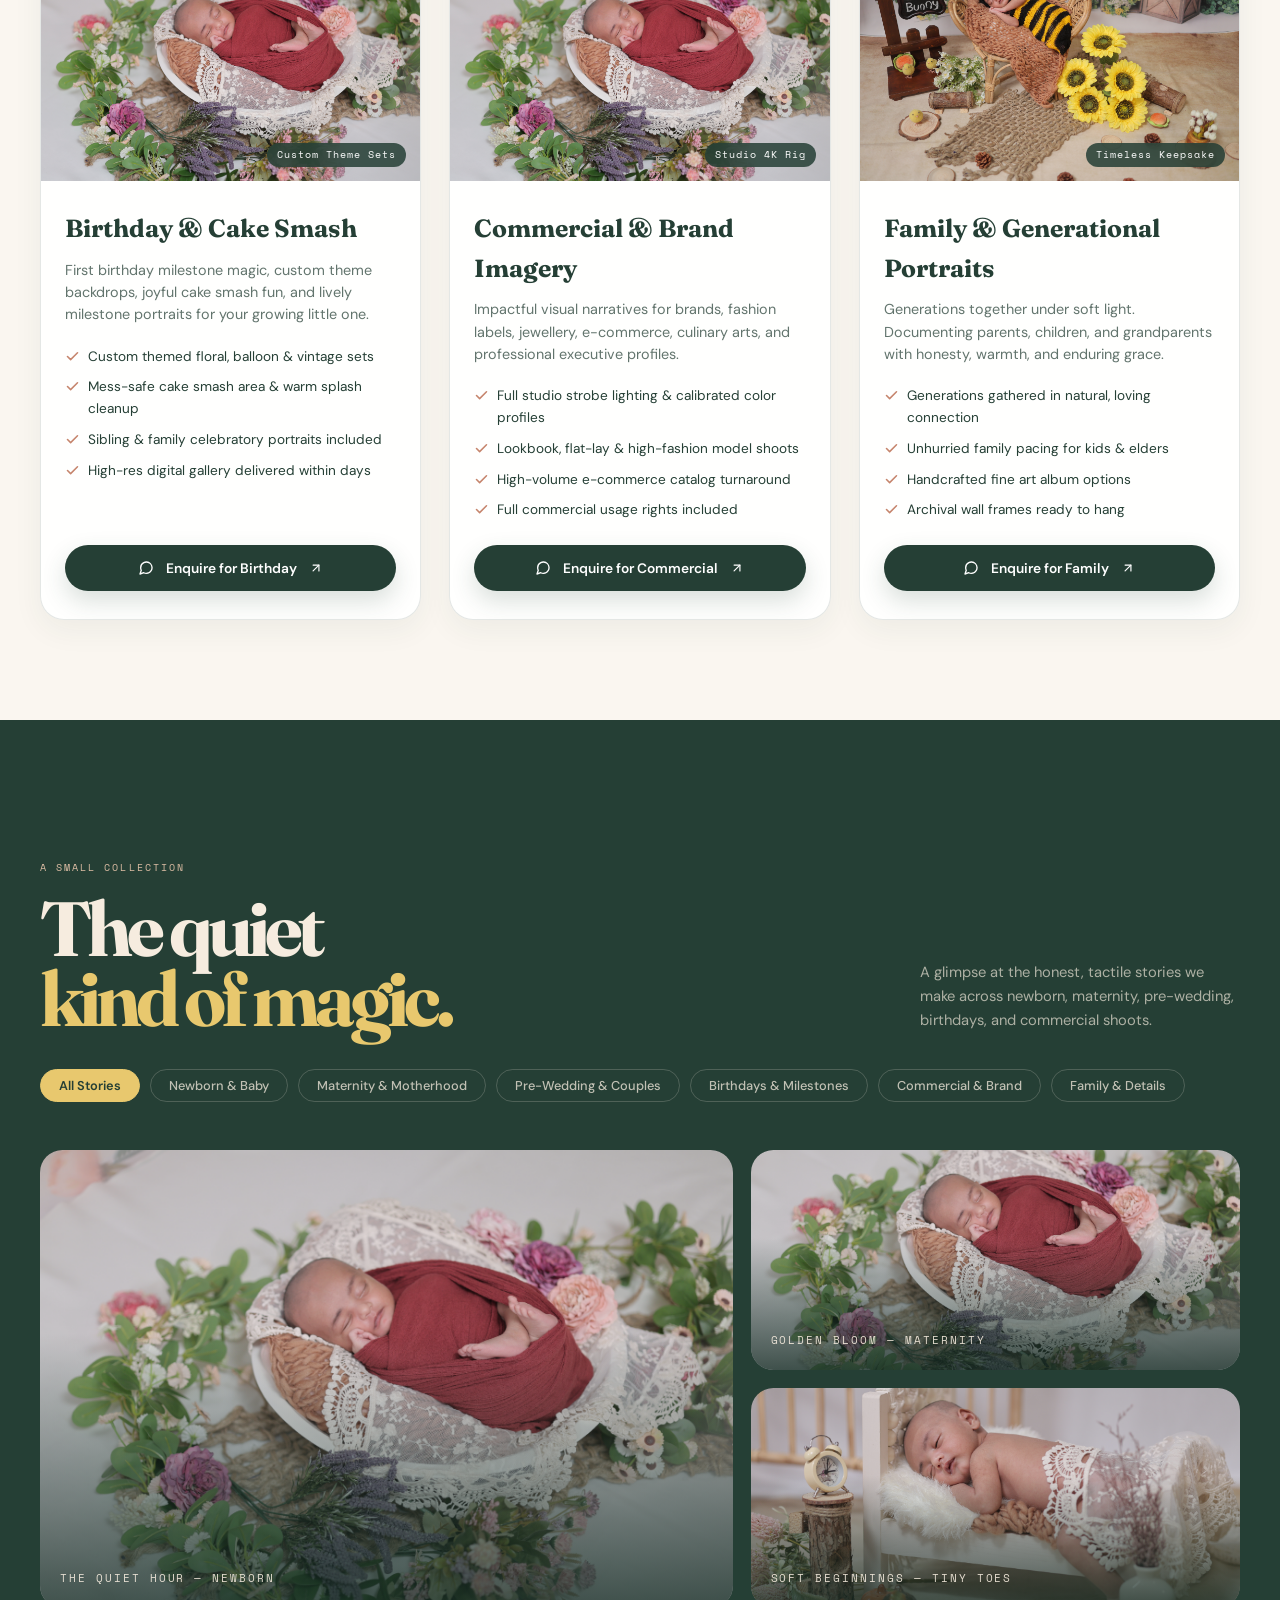
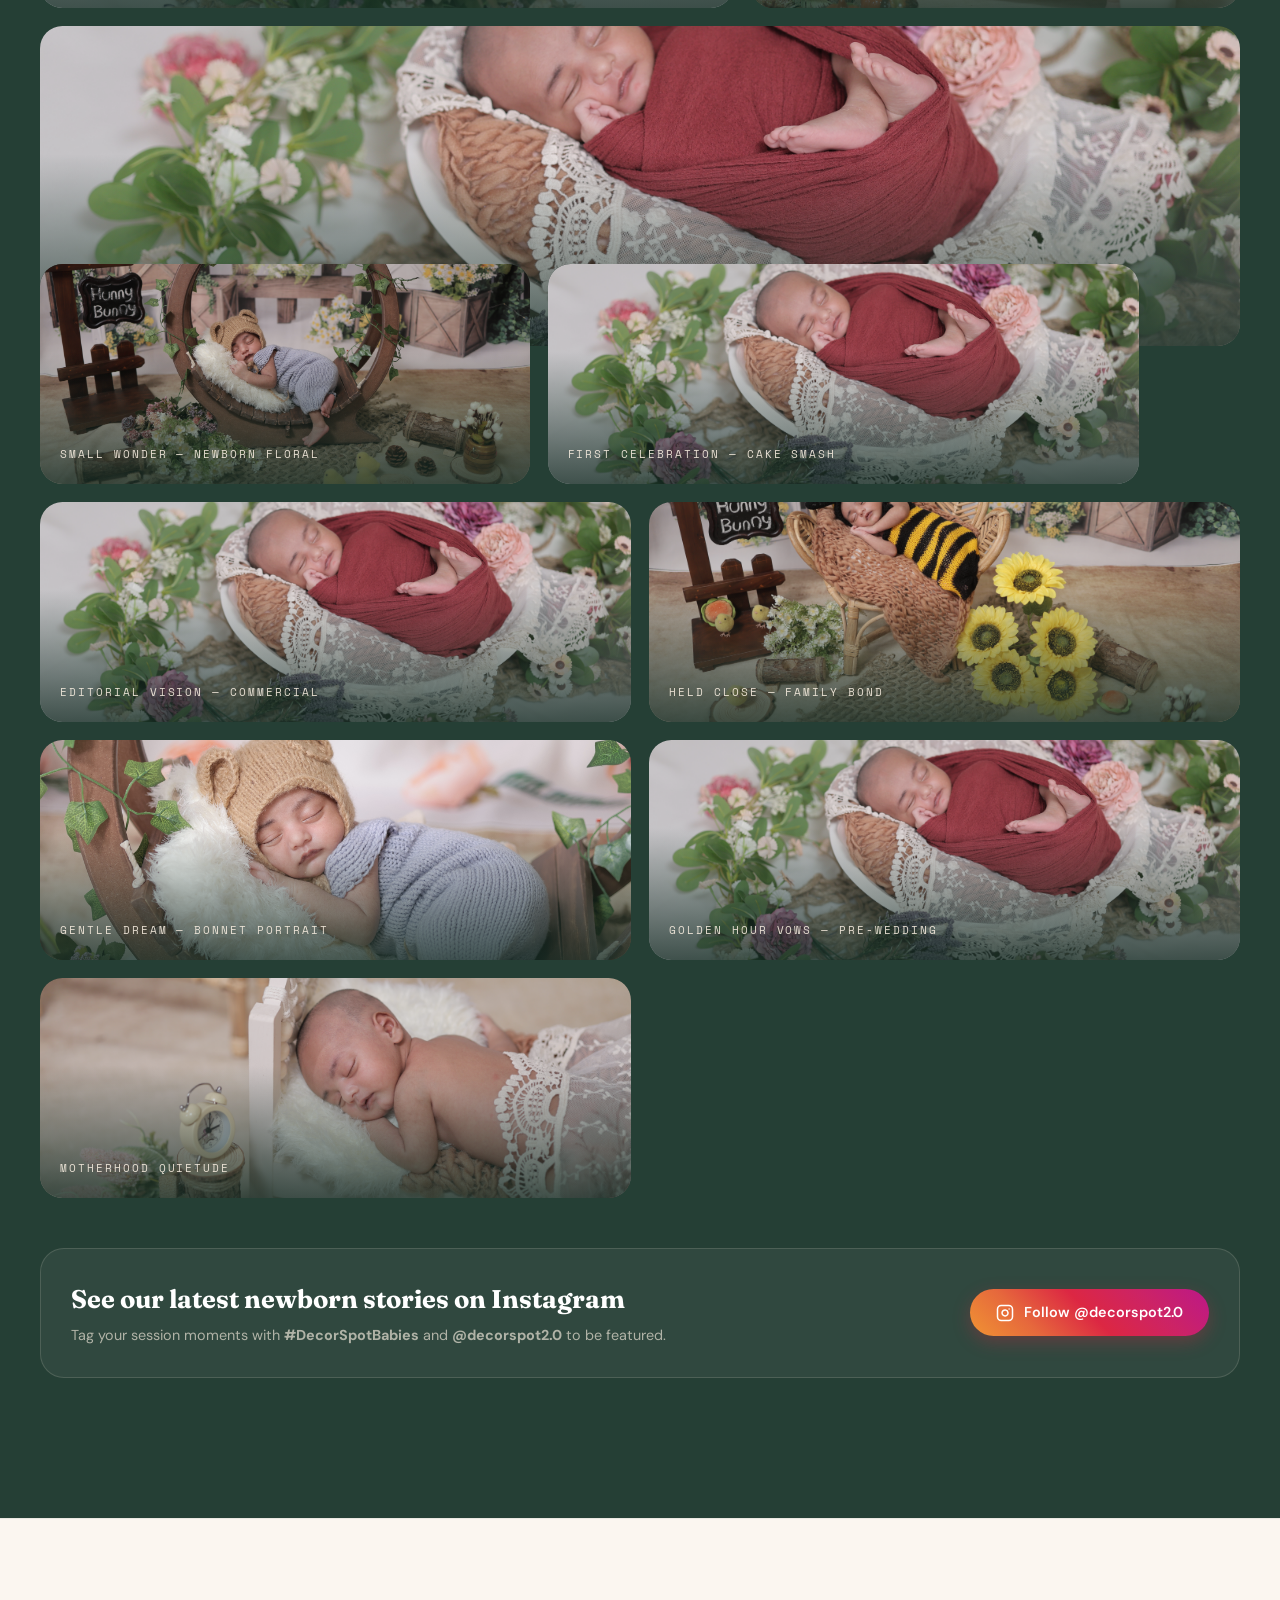
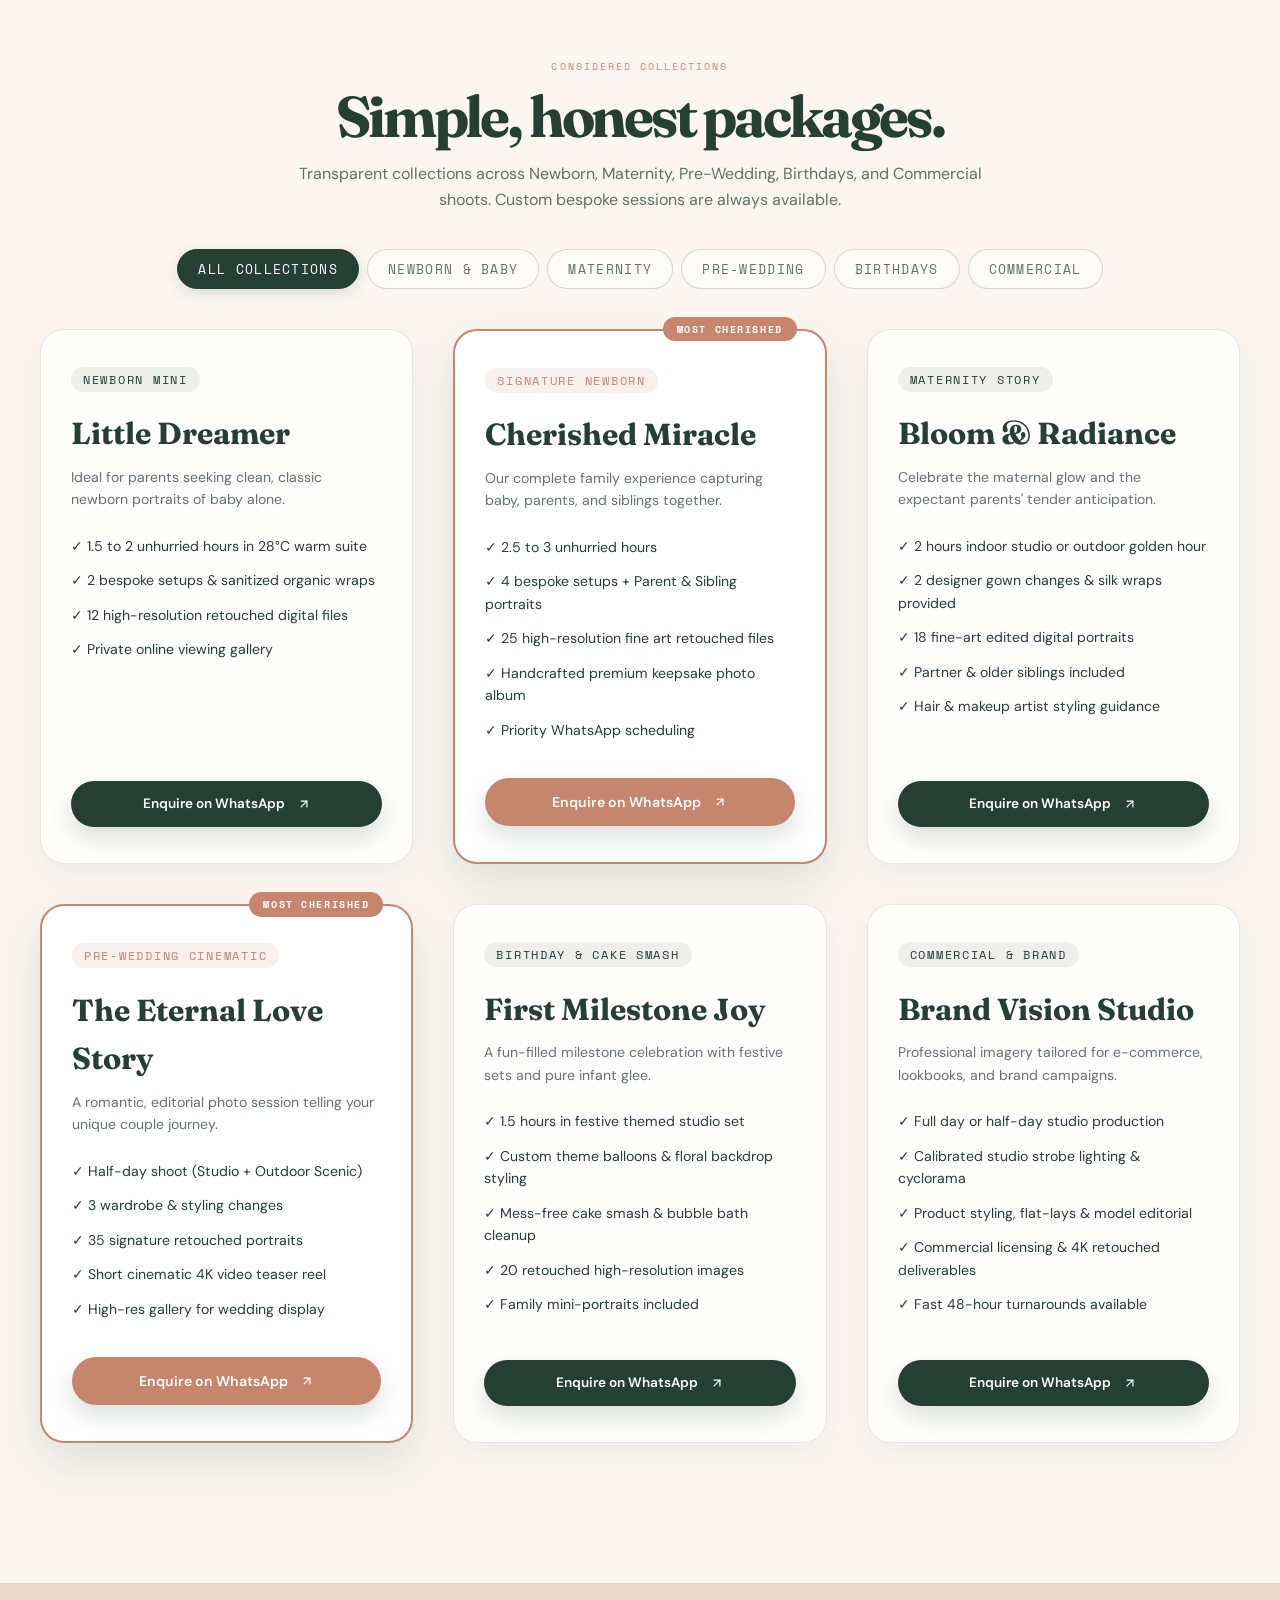
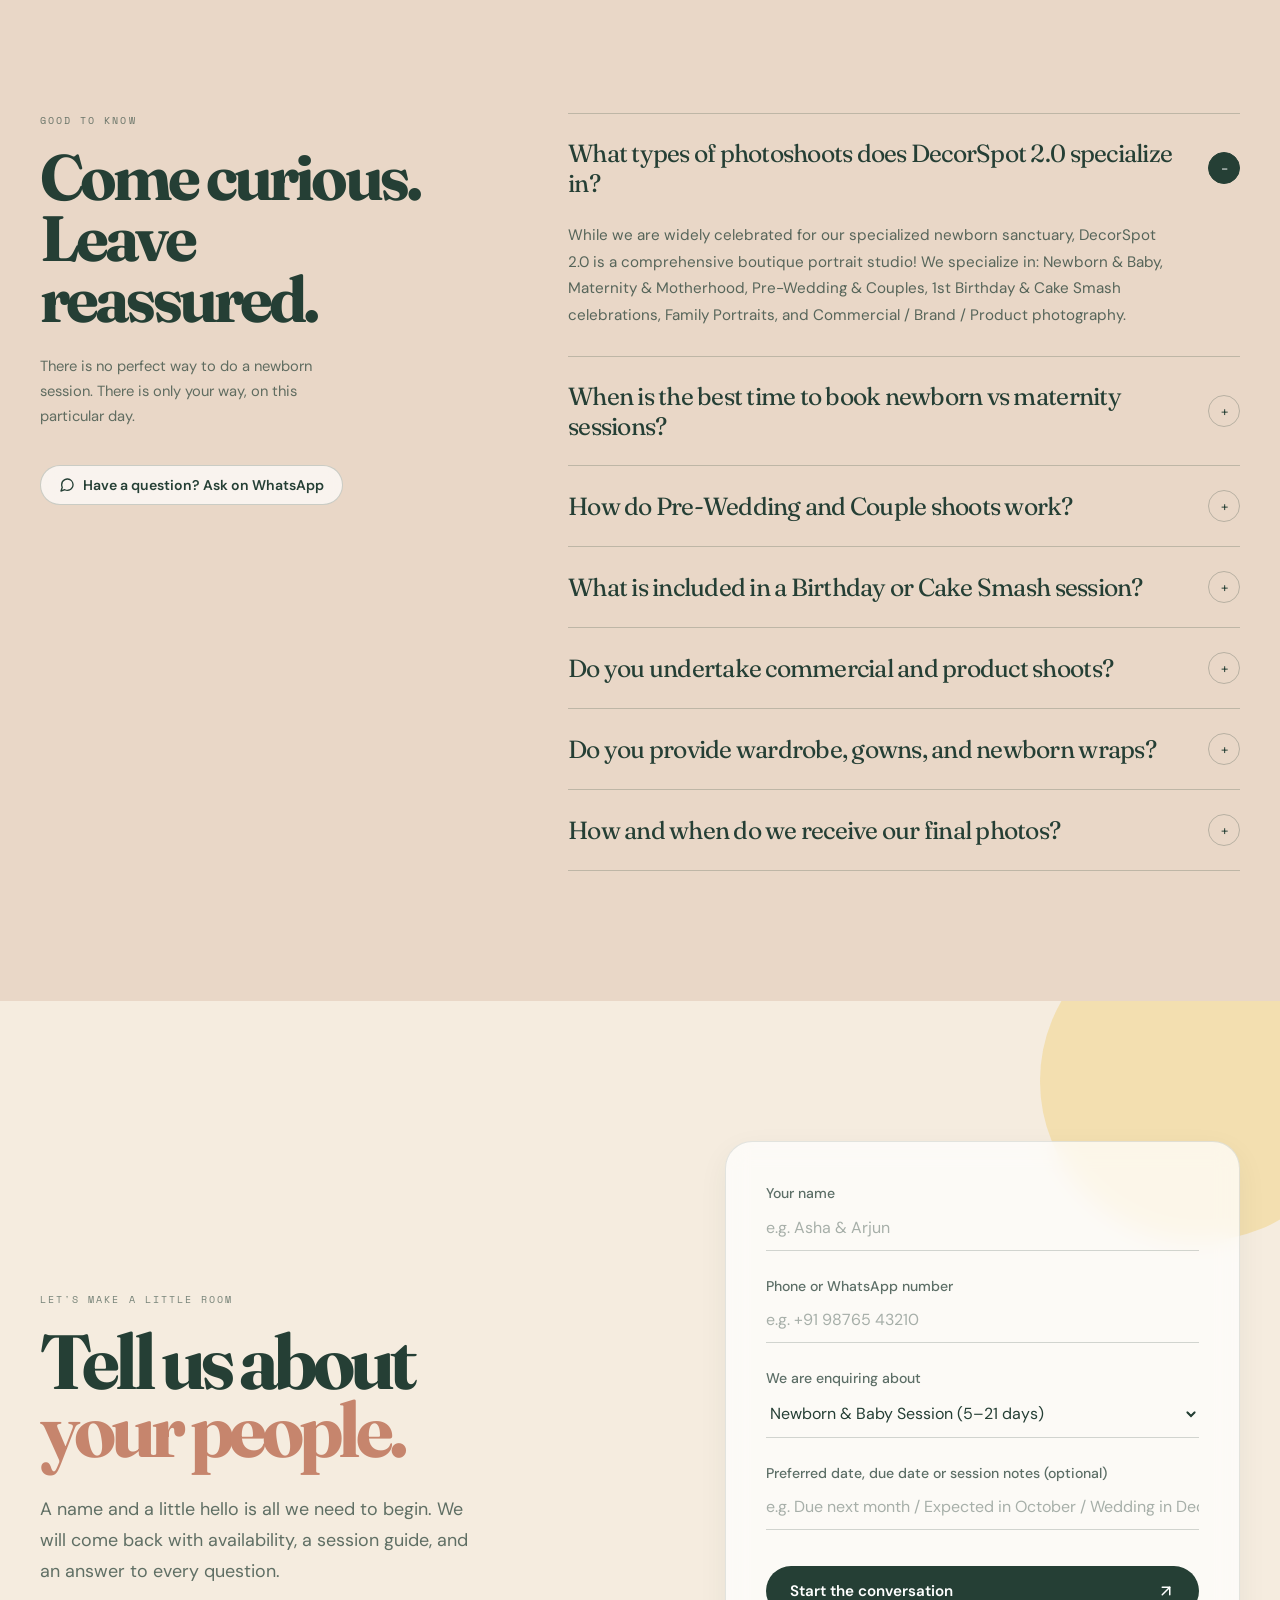
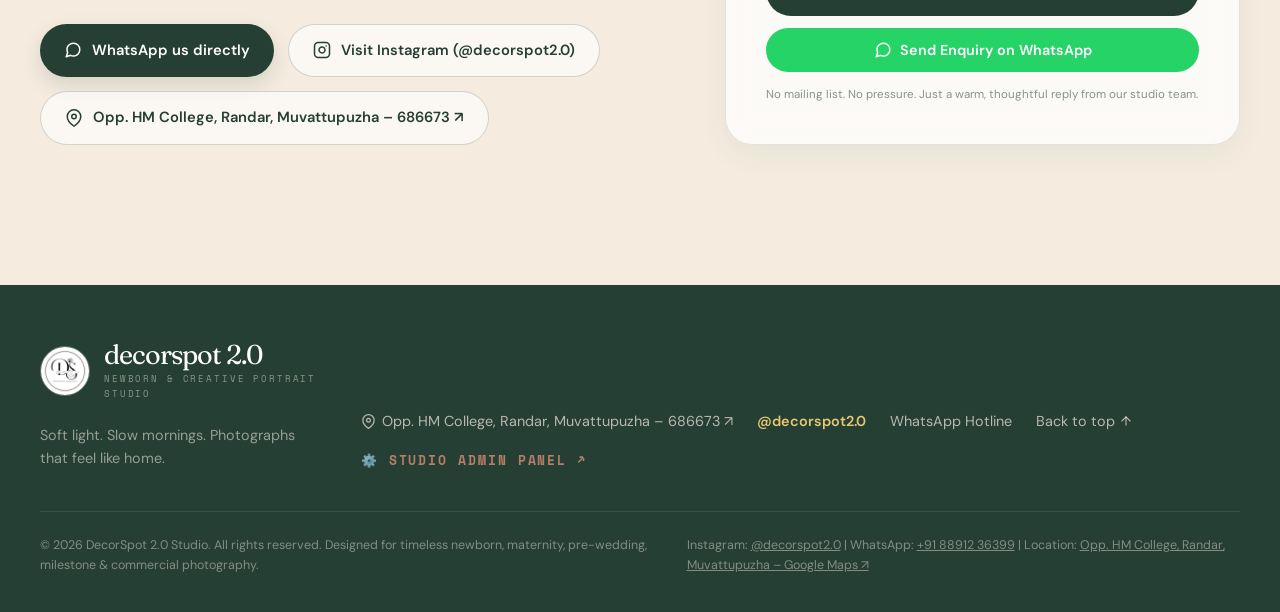
==== commit 94833edb: "Remove all magazine related files, images, and nav links" ====
--- a/index.html
+++ b/index.html
@@ -44,8 +44,6 @@
 
         <!-- Desktop Navigation Links -->
         <nav class="nav-links-desktop" aria-label="Primary navigation">
-          <a href="magazine.html" class="nav-item" style="color: var(--color-terracotta); font-weight: 600;">Studio Journal 📖</a>
-          <a href="DecorSpot_Magazine_Issue_01.pdf" download="DecorSpot_Magazine_Issue_01.pdf" class="nav-item" style="color: var(--color-evergreen); font-weight: 600; opacity: 0.8;" title="Download PDF Magazine">PDF 📄</a>
           <a href="#services" class="nav-item">Photoshoot Services</a>
           <a href="#story" class="nav-item">Our approach</a>
           <a href="#gallery" class="nav-item">Gallery</a>
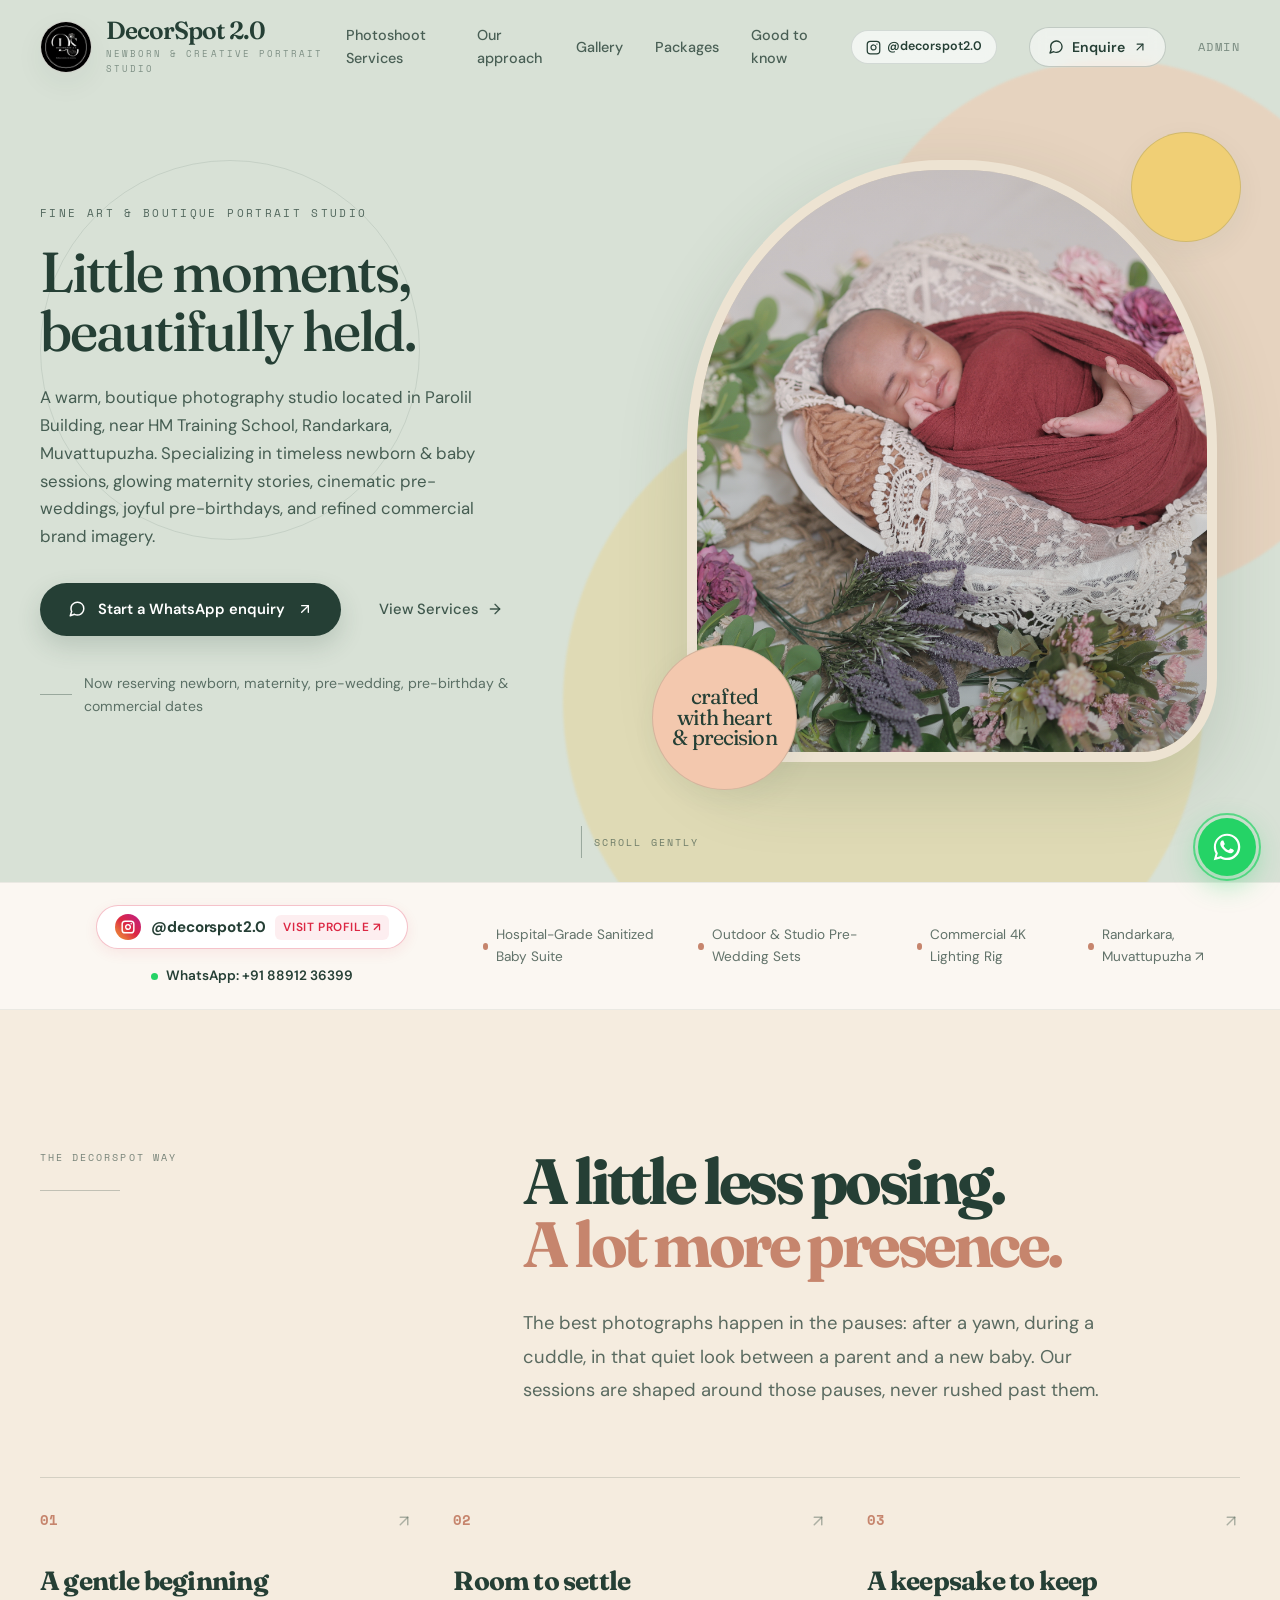
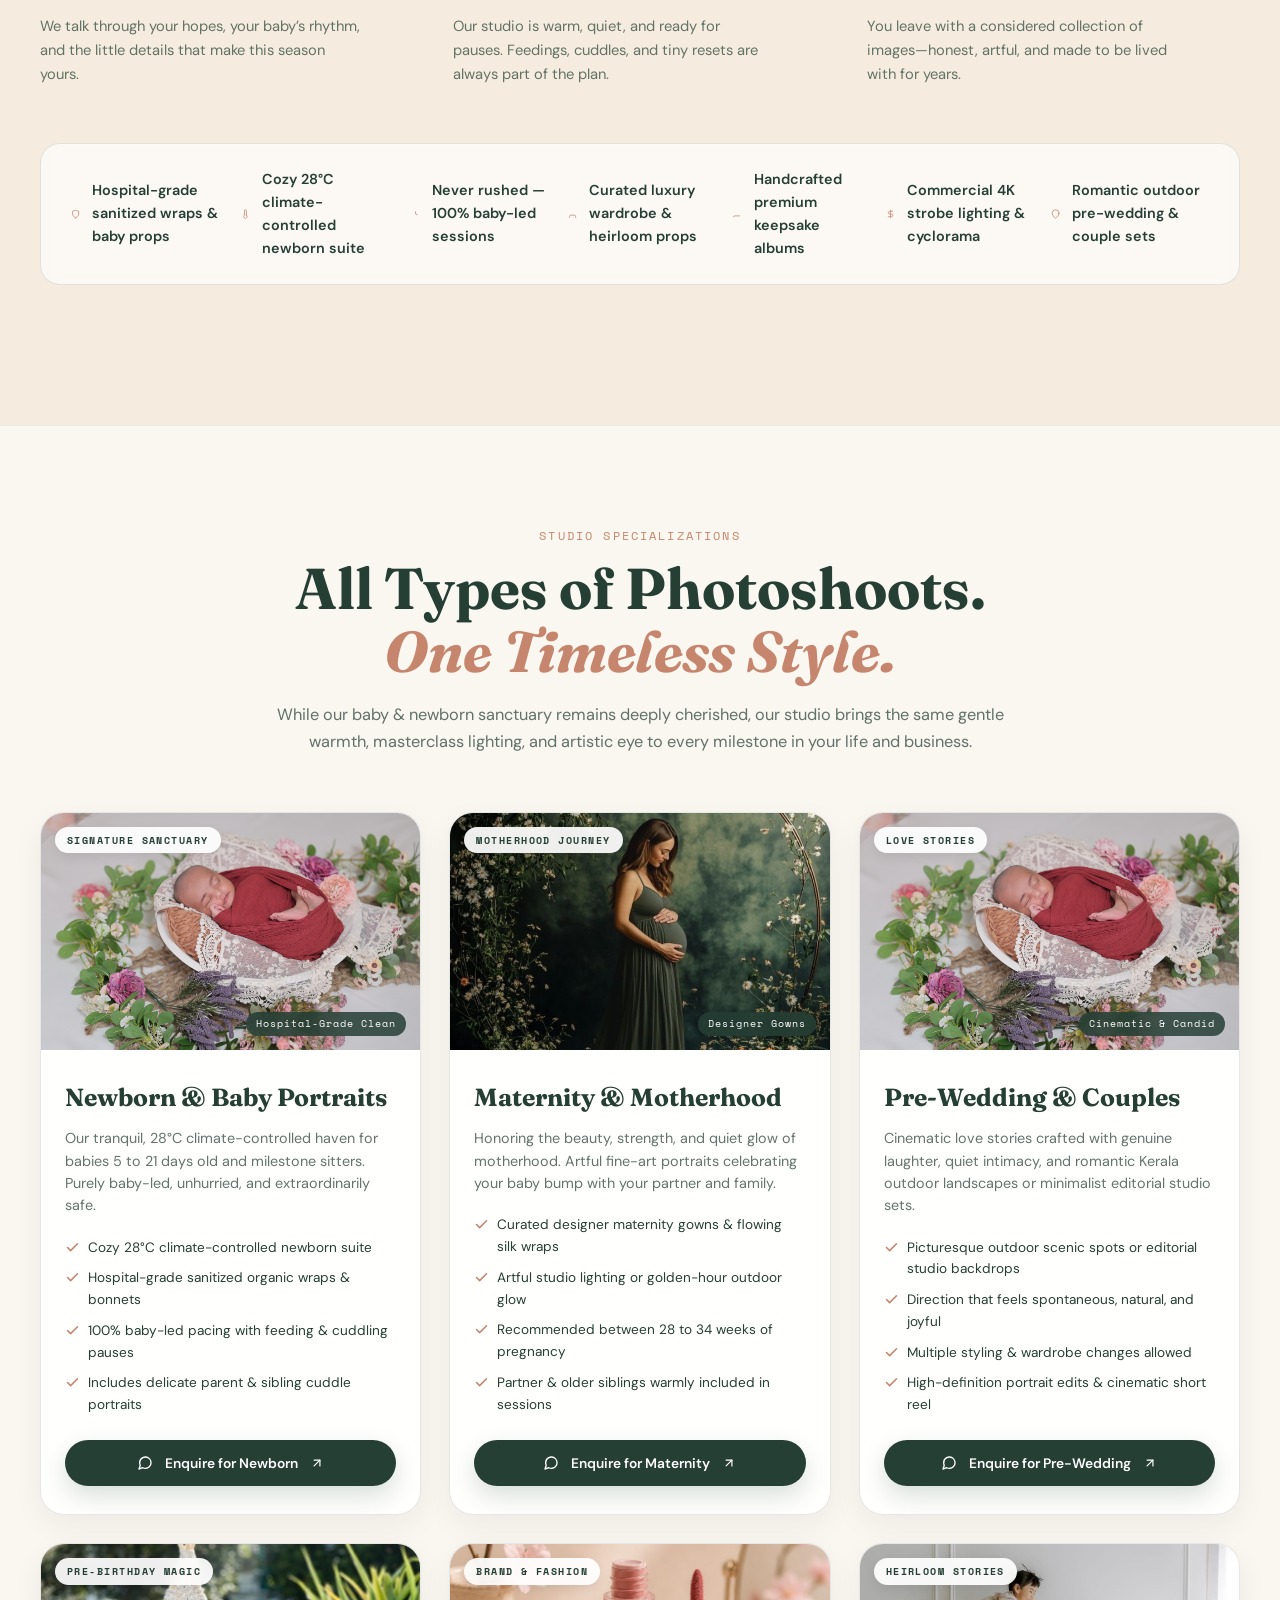
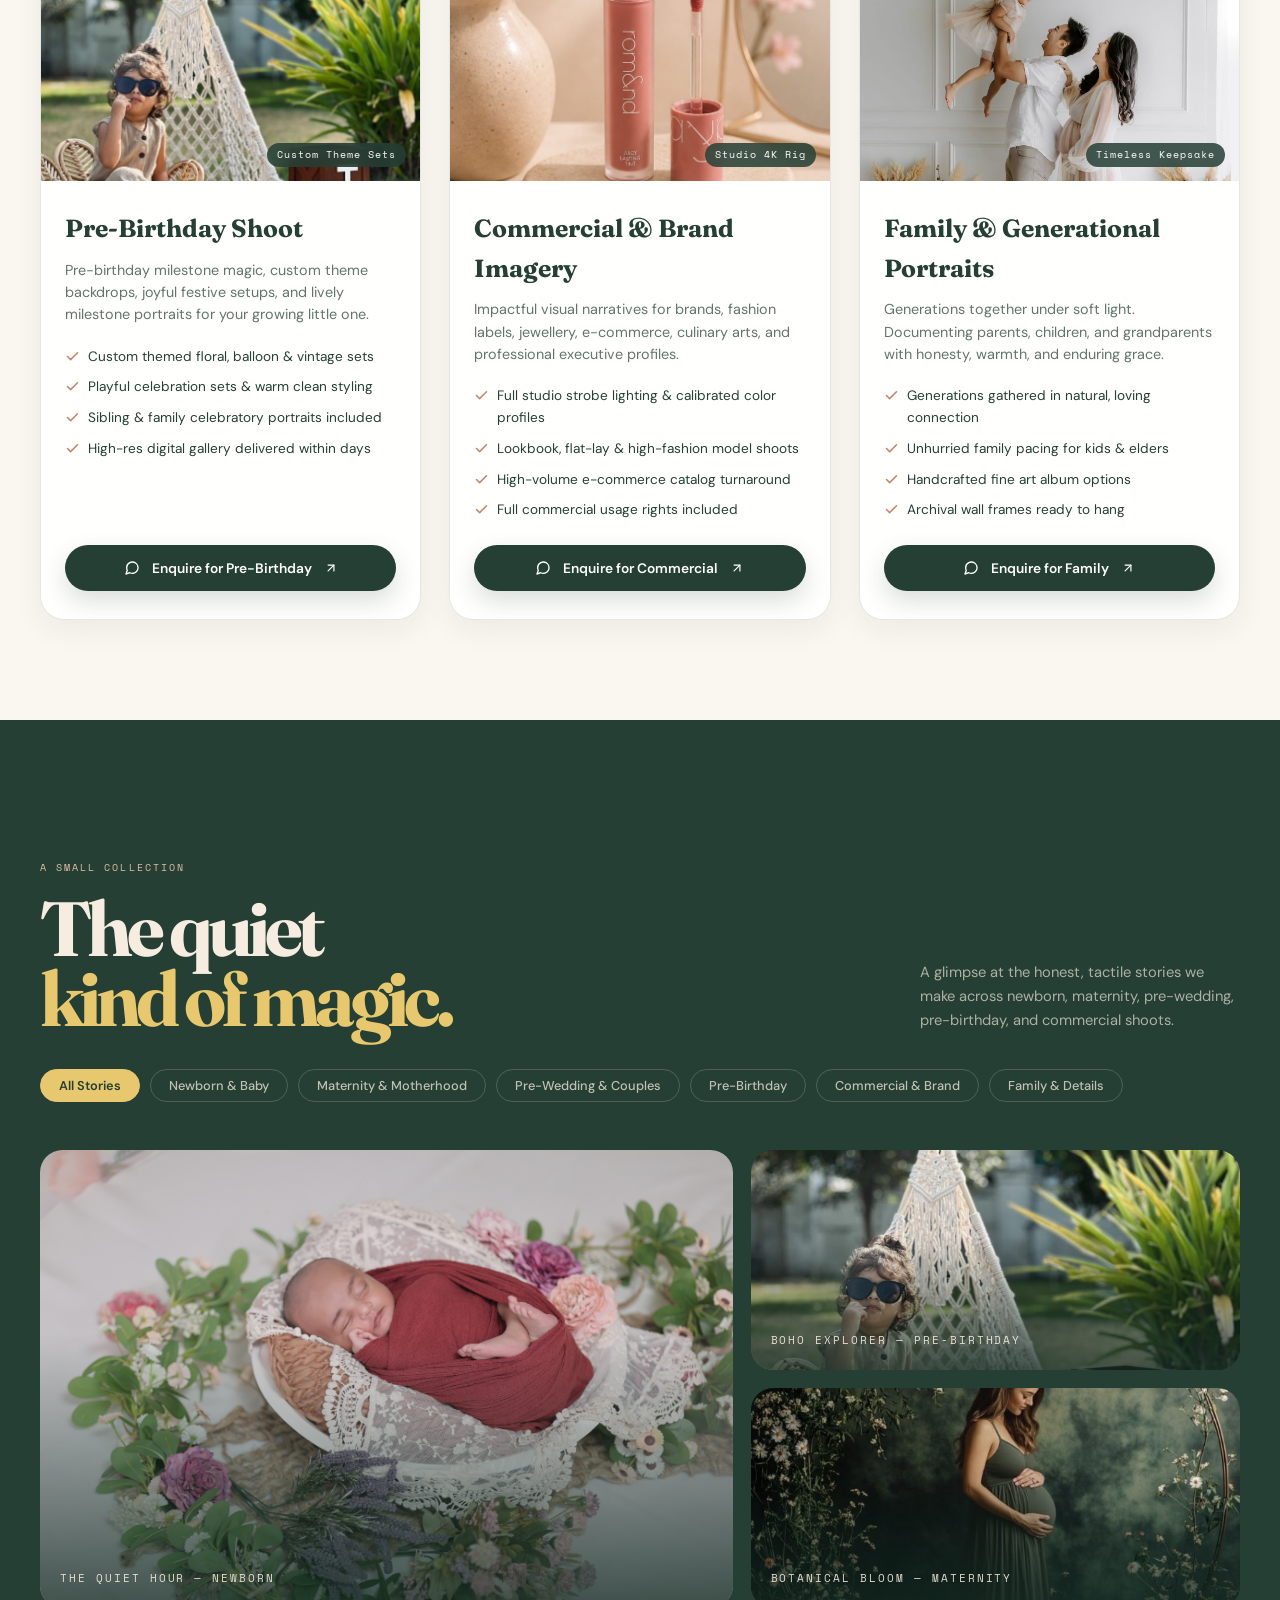
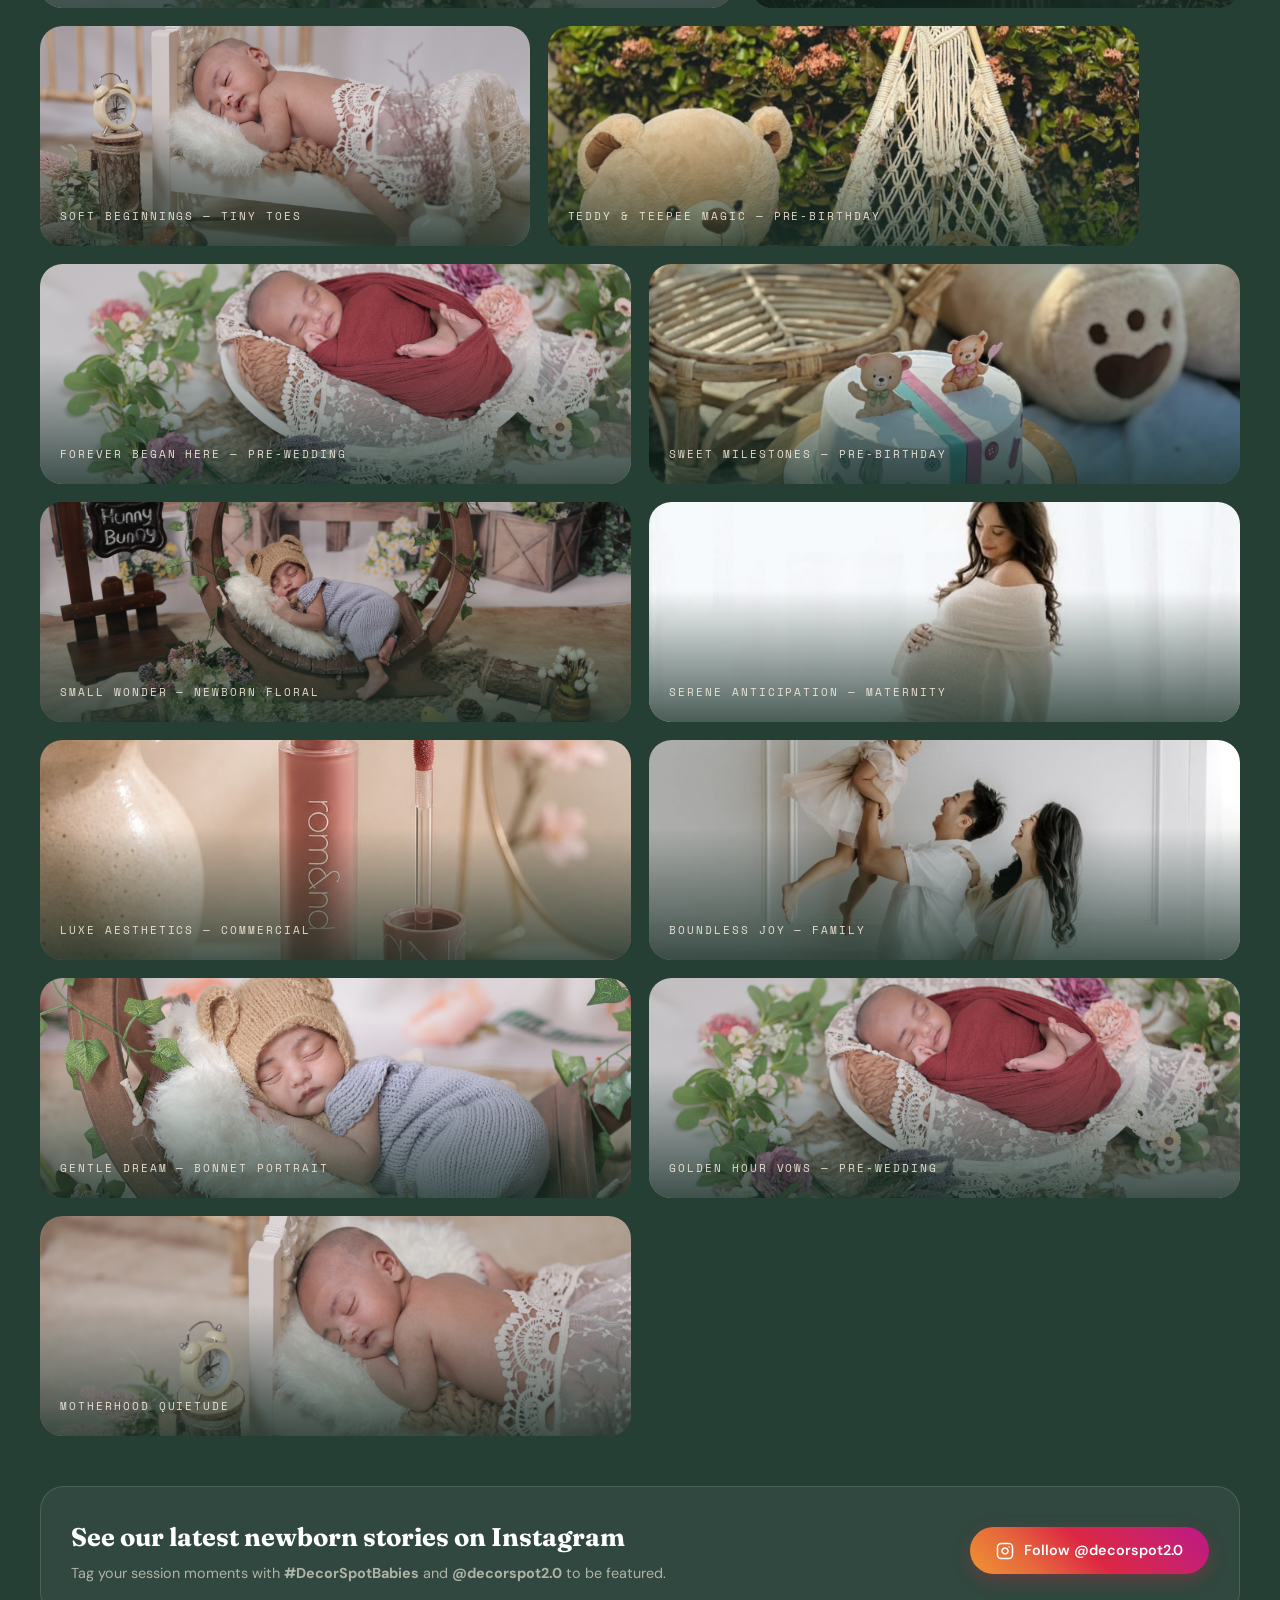
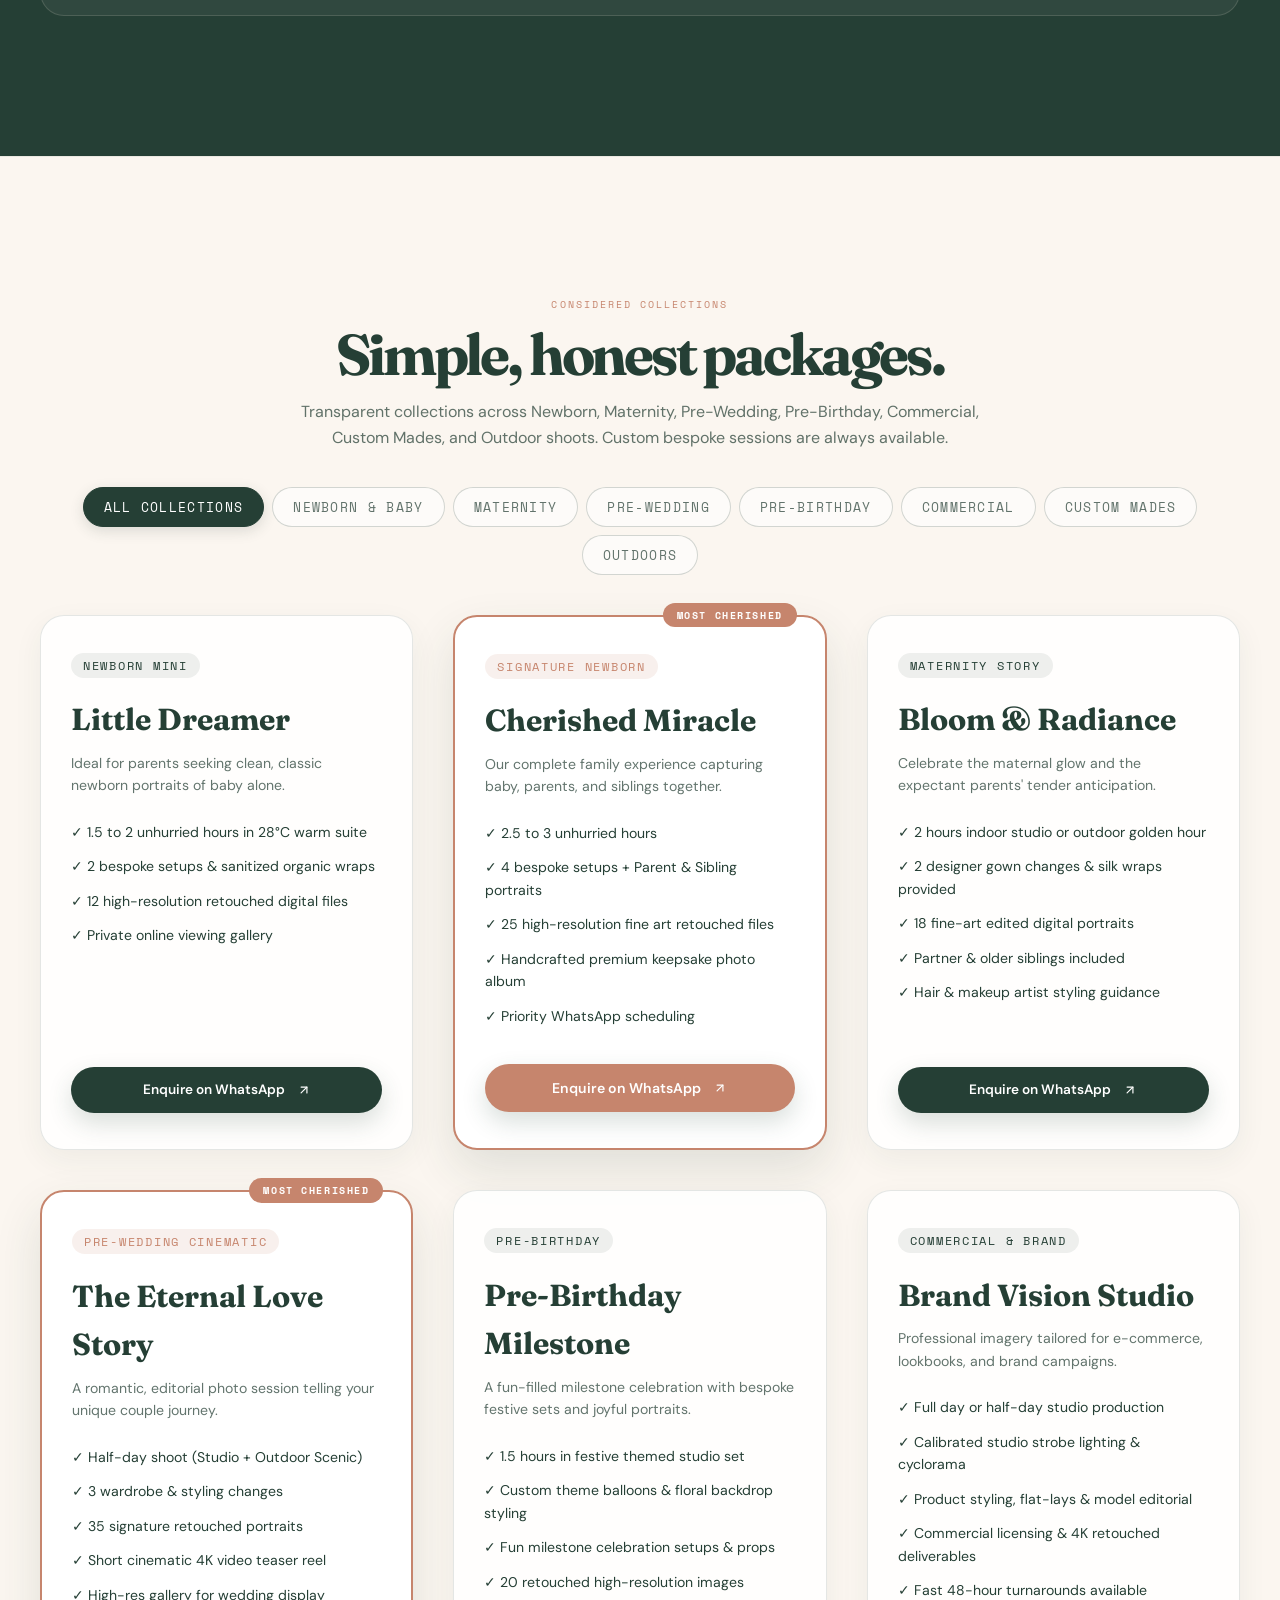
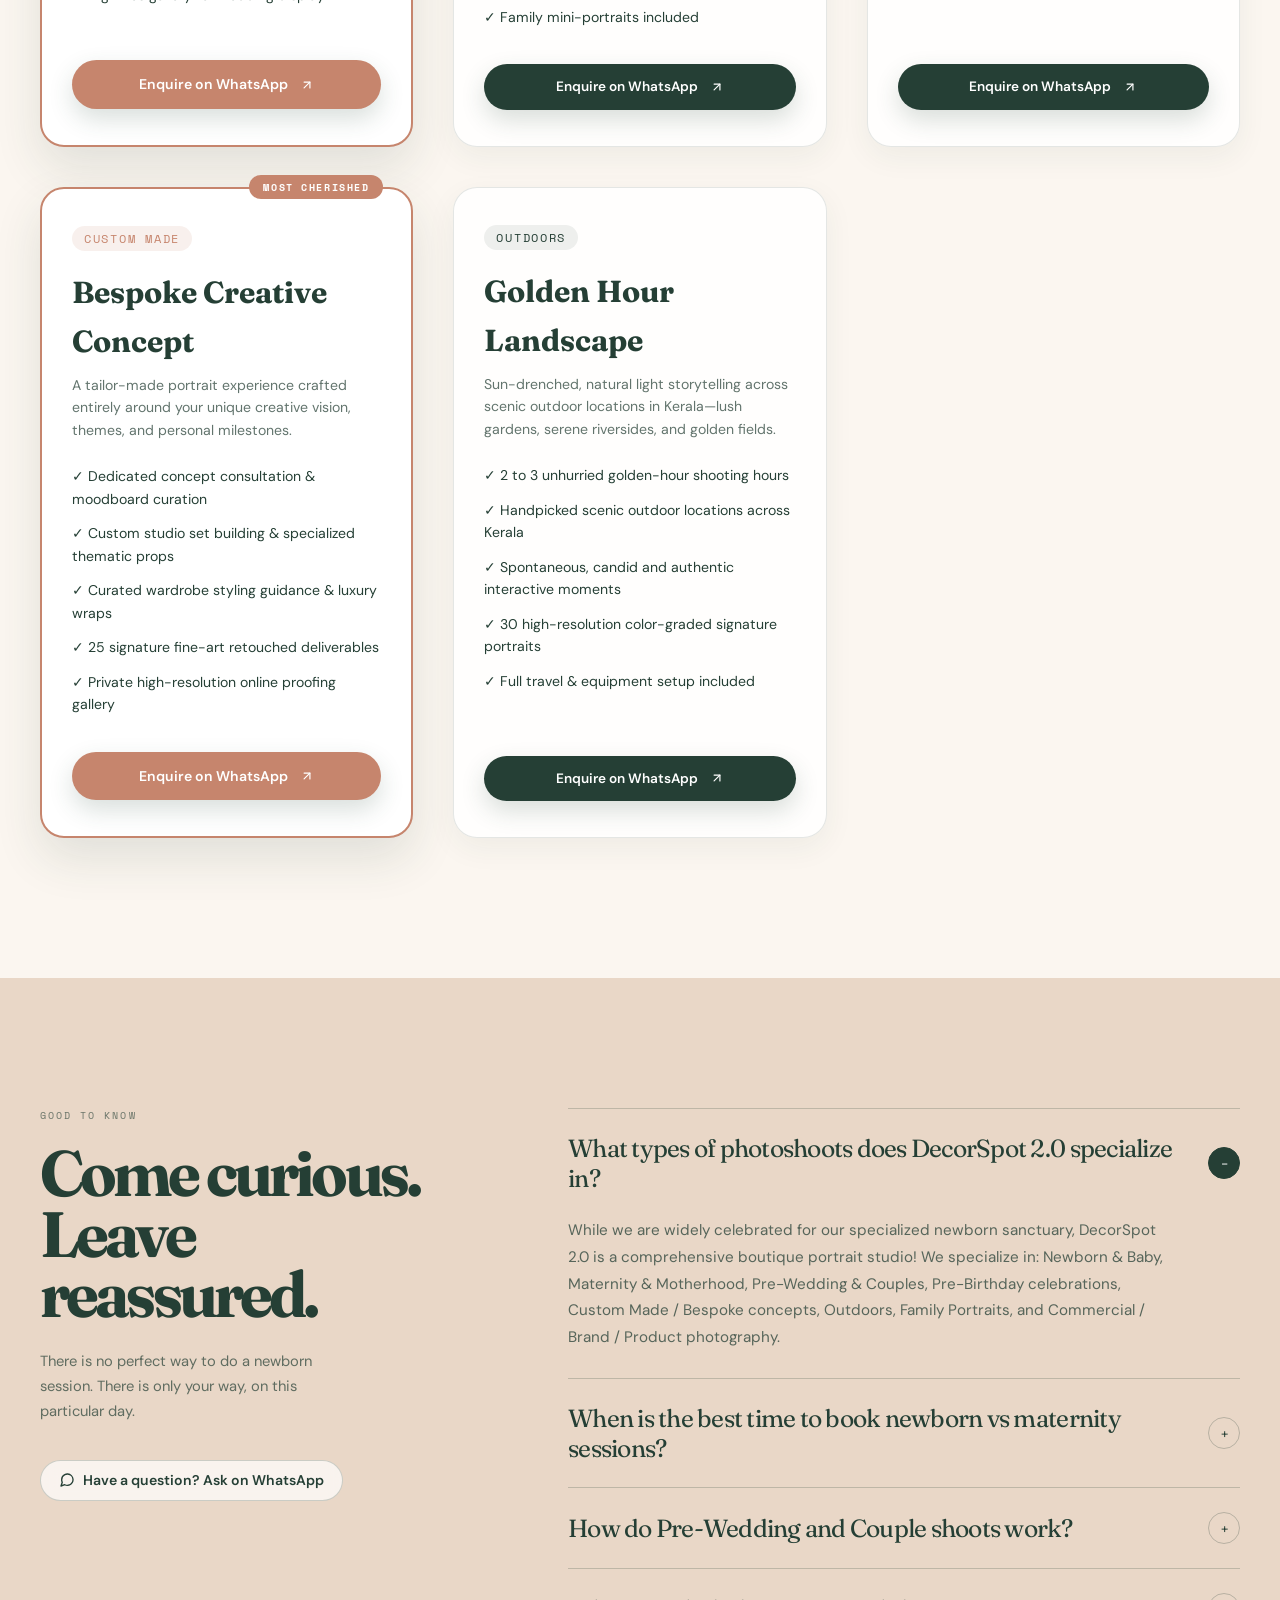
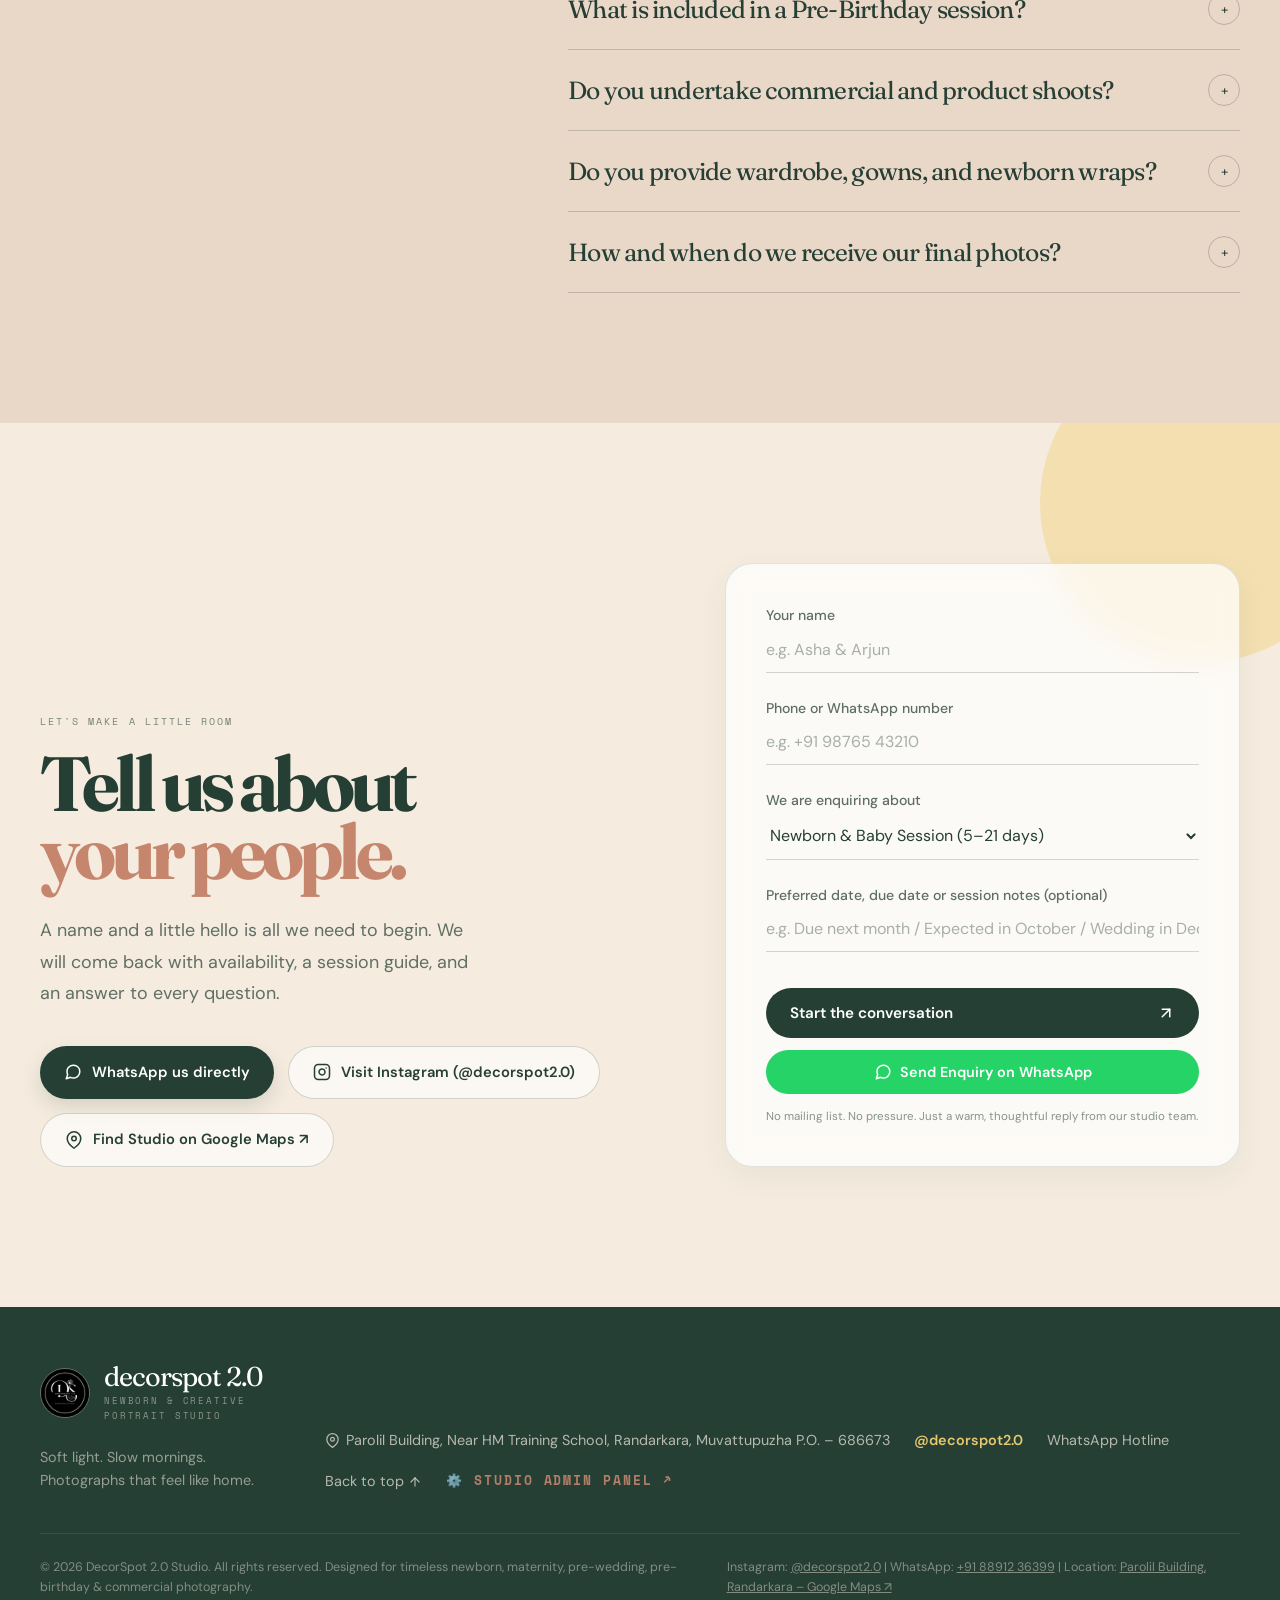
==== commit 631b43b3: "Update logo, add pre-birthday gallery & services, add Custom Mades and Outdoors packages, update adm" ====
--- a/index.html
+++ b/index.html
@@ -3,27 +3,27 @@
 <head>
   <meta charset="UTF-8" />
   <meta name="viewport" content="width=device-width, initial-scale=1.0, maximum-scale=5" />
-  <title>DecorSpot 2.0 — Newborn, Maternity, Pre-Wedding, Birthday & Commercial Portrait Studio</title>
-  <meta name="description" content="A warm, boutique photography studio located opposite HM College, Randar, Muvattupuzha, Kerala (PIN: 686673). Specializing in newborn & baby portraits, glowing maternity, pre-wedding & couples, birthdays, cake smash, and commercial brand photography." />
-  <meta name="keywords" content="newborn photography, baby photoshoot, maternity photoshoot, pre-wedding photoshoot, couple shoot, birthday photoshoot, cake smash, commercial photography, DecorSpot 2.0, HM College, Randar, Muvattupuzha, Ernakulam, Kerala, 686673" />
+  <title>DecorSpot 2.0 — Newborn, Maternity, Pre-Wedding, Pre-Birthday & Commercial Portrait Studio</title>
+  <meta name="description" content="A warm, boutique photography studio located in Parolil Building, near HM Training School, Randarkara, Muvattupuzha P.O. – 686673, Kerala. Specializing in newborn & baby portraits, glowing maternity, pre-wedding & couples, pre-birthday, and commercial brand photography." />
+  <meta name="keywords" content="newborn photography, baby photoshoot, maternity photoshoot, pre-wedding photoshoot, couple shoot, pre-birthday photoshoot, commercial photography, DecorSpot 2.0, Parolil Building, HM Training School, Randarkara, Muvattupuzha, Ernakulam, Kerala, 686673" />
   
   <!-- Open Graph / Facebook -->
   <meta property="og:type" content="website" />
-  <meta property="og:title" content="DecorSpot 2.0 — Newborn, Maternity, Pre-Wedding, Birthday & Commercial Portrait Studio" />
-  <meta property="og:description" content="Every chapter, beautifully captured. Newborns, maternity, couples, birthdays, and commercial photography in Kerala." />
+  <meta property="og:title" content="DecorSpot 2.0 — Newborn, Maternity, Pre-Wedding, Pre-Birthday & Commercial Portrait Studio" />
+  <meta property="og:description" content="Every chapter, beautifully captured. Newborns, maternity, couples, pre-birthdays, and commercial photography in Kerala." />
   <meta property="og:image" content="logo.jpg" />
 
   <!-- Twitter -->
   <meta name="twitter:card" content="summary_large_image" />
-  <meta name="twitter:title" content="DecorSpot 2.0 — Newborn, Maternity, Pre-Wedding, Birthday & Commercial Portrait Studio" />
-  <meta name="twitter:description" content="Every chapter, beautifully captured. Newborns, maternity, couples, birthdays, and commercial photography in Kerala." />
+  <meta name="twitter:title" content="DecorSpot 2.0 — Newborn, Maternity, Pre-Wedding, Pre-Birthday & Commercial Portrait Studio" />
+  <meta name="twitter:description" content="Every chapter, beautifully captured. Newborns, maternity, couples, pre-birthdays, and commercial photography in Kerala." />
   <meta name="twitter:image" content="logo.jpg" />
 
   <!-- Favicon -->
   <link rel="icon" type="image/svg+xml" href="logo.jpg" />
 
   <!-- Stylesheet -->
-  <link rel="stylesheet" href="style.css?v=2.2" />
+  <link rel="stylesheet" href="style.css?v=2.4" />
 </head>
 <body>
 
@@ -137,7 +137,7 @@
           <h1 class="hero-title">Little moments,<br>beautifully held.</h1>
 
           <p class="hero-body">
-            A warm, boutique photography studio located opposite HM College, Randar, Muvattupuzha. Specializing in timeless newborn &amp; baby sessions, glowing maternity stories, cinematic pre-weddings, joyful birthdays, and refined commercial brand imagery.
+            A warm, boutique photography studio located in Parolil Building, near HM Training School, Randarkara, Muvattupuzha. Specializing in timeless newborn &amp; baby sessions, glowing maternity stories, cinematic pre-weddings, joyful pre-birthdays, and refined commercial brand imagery.
           </p>
 
           <div class="hero-cta-group">
@@ -166,7 +166,7 @@
           <!-- Booking Note -->
           <div class="hero-booking-note">
             <span class="hero-note-line"></span>
-            <span>Now reserving newborn, maternity, pre-wedding &amp; commercial dates</span>
+            <span>Now reserving newborn, maternity, pre-wedding, pre-birthday &amp; commercial dates</span>
           </div>
         </div>
 
@@ -234,9 +234,9 @@
             <span class="stat-dot"></span>
             <span>Commercial 4K Lighting Rig</span>
           </div>
-          <a href="https://maps.google.com/?q=Opposite+HM+College,+Randar,+Muvattupuzha,+Kerala+686673" target="_blank" rel="noopener noreferrer" class="social-stat-item social-location-link" title="Open Google Maps Location">
+          <a href="https://maps.app.goo.gl/L9ShESgWo64TBaLZA?g_st=aw" target="_blank" rel="noopener noreferrer" class="social-stat-item social-location-link" title="Open Google Maps Location">
             <span class="stat-dot"></span>
-            <span>Opp. HM College, Randar ↗</span>
+            <span class="social-location-text">Randarkara, Muvattupuzha ↗</span>
           </a>
         </div>
       </div>
@@ -385,7 +385,7 @@
         <!-- 2. Maternity & Motherhood -->
         <article class="service-card" data-service-id="maternity">
           <div class="service-card-media">
-            <img src="https://images.unsplash.com/photo-1544126592-807ade215a0b?auto=format&fit=crop&w=800&q=80" alt="Maternity & Motherhood Portraits" class="service-card-img" loading="lazy" onerror="this.src='img1.JPG'" />
+            <img src="maternity_arch.jpg" alt="Maternity & Motherhood Portraits" class="service-card-img" loading="lazy" onerror="this.src='img1.JPG'" />
             <span class="service-badge-pill">Motherhood Journey</span>
             <span class="service-tag-pill">Designer Gowns</span>
           </div>
@@ -434,27 +434,27 @@
           </div>
         </article>
 
-        <!-- 4. Birthday & Cake Smash -->
+        <!-- 4. Pre-Birthday Shoot -->
         <article class="service-card" data-service-id="birthday">
           <div class="service-card-media">
-            <img src="https://images.unsplash.com/photo-1513151233558-d860c5398176?auto=format&fit=crop&w=800&q=80" alt="Birthday & Cake Smash" class="service-card-img" loading="lazy" onerror="this.src='img1.JPG'" />
-            <span class="service-badge-pill">Milestone Joy</span>
+            <img src="prebirthday_toddler.jpg" alt="Pre-Birthday Shoot" class="service-card-img" loading="lazy" onerror="this.src='img1.JPG'" />
+            <span class="service-badge-pill">Pre-Birthday Magic</span>
             <span class="service-tag-pill">Custom Theme Sets</span>
           </div>
           <div class="service-card-content">
             <div>
-              <h3 class="service-card-title">Birthday &amp; Cake Smash</h3>
-              <p class="service-card-desc">First birthday milestone magic, custom theme backdrops, joyful cake smash fun, and lively milestone portraits for your growing little one.</p>
+              <h3 class="service-card-title">Pre-Birthday Shoot</h3>
+              <p class="service-card-desc">Pre-birthday milestone magic, custom theme backdrops, joyful celebration setups, and lively milestone portraits for your growing little one.</p>
               <ul class="service-card-highlights">
                 <li><svg width="15" height="15" viewBox="0 0 24 24" fill="none" stroke="currentColor" stroke-width="2.5" stroke-linecap="round" stroke-linejoin="round"><polyline points="20 6 9 17 4 12"></polyline></svg><span>Custom themed floral, balloon &amp; vintage sets</span></li>
-                <li><svg width="15" height="15" viewBox="0 0 24 24" fill="none" stroke="currentColor" stroke-width="2.5" stroke-linecap="round" stroke-linejoin="round"><polyline points="20 6 9 17 4 12"></polyline></svg><span>Mess-safe cake smash area &amp; warm splash cleanup</span></li>
+                <li><svg width="15" height="15" viewBox="0 0 24 24" fill="none" stroke="currentColor" stroke-width="2.5" stroke-linecap="round" stroke-linejoin="round"><polyline points="20 6 9 17 4 12"></polyline></svg><span>Playful celebration sets &amp; warm clean styling</span></li>
                 <li><svg width="15" height="15" viewBox="0 0 24 24" fill="none" stroke="currentColor" stroke-width="2.5" stroke-linecap="round" stroke-linejoin="round"><polyline points="20 6 9 17 4 12"></polyline></svg><span>Sibling &amp; family celebratory portraits included</span></li>
                 <li><svg width="15" height="15" viewBox="0 0 24 24" fill="none" stroke="currentColor" stroke-width="2.5" stroke-linecap="round" stroke-linejoin="round"><polyline points="20 6 9 17 4 12"></polyline></svg><span>High-res digital gallery delivered within days</span></li>
               </ul>
             </div>
-            <a href="https://wa.me/918891236399?text=Hello%20DecorSpot!%20I'd%20love%20to%20enquire%20about%20a%20Birthday%20/%20Cake%20Smash%20Shoot." target="_blank" rel="noopener noreferrer" class="btn-primary-whatsapp service-card-cta">
+            <a href="https://wa.me/918891236399?text=Hello%20DecorSpot!%20I'd%20love%20to%20enquire%20about%20a%20Pre-Birthday%20Shoot." target="_blank" rel="noopener noreferrer" class="btn-primary-whatsapp service-card-cta">
               <svg width="16" height="16" viewBox="0 0 24 24" fill="none" stroke="currentColor" stroke-width="2" stroke-linecap="round" stroke-linejoin="round"><path d="M21 11.5a8.38 8.38 0 0 1-.9 3.8 8.5 8.5 0 0 1-7.6 4.7 8.38 8.38 0 0 1-3.8-.9L3 21l1.9-5.7a8.38 8.38 0 0 1-.9-3.8 8.5 8.5 0 0 1 4.7-7.6 8.38 8.38 0 0 1 3.8-.9h.5a8.48 8.48 0 0 1 8 8v.5z"></path></svg>
-              <span>Enquire for Birthday</span>
+              <span>Enquire for Pre-Birthday</span>
               <svg width="14" height="14" viewBox="0 0 24 24" fill="none" stroke="currentColor" stroke-width="2" stroke-linecap="round" stroke-linejoin="round"><line x1="7" y1="17" x2="17" y2="7"></line><polyline points="7 7 17 7 17 17"></polyline></svg>
             </a>
           </div>
@@ -463,7 +463,7 @@
         <!-- 5. Commercial & Brand -->
         <article class="service-card" data-service-id="commercial">
           <div class="service-card-media">
-            <img src="https://images.unsplash.com/photo-1441986300917-64674bd600d8?auto=format&fit=crop&w=800&q=80" alt="Commercial & Brand Imagery" class="service-card-img" loading="lazy" onerror="this.src='img1.JPG'" />
+            <img src="commercial_beauty.jpg" alt="Commercial & Brand Imagery" class="service-card-img" loading="lazy" onerror="this.src='img1.JPG'" />
             <span class="service-badge-pill">Brand &amp; Fashion</span>
             <span class="service-tag-pill">Studio 4K Rig</span>
           </div>
@@ -489,7 +489,7 @@
         <!-- 6. Family & Generational Portraits -->
         <article class="service-card" data-service-id="family">
           <div class="service-card-media">
-            <img src="img4.JPG" alt="Family & Generational Portraits" class="service-card-img" loading="lazy" />
+            <img src="family_joy.jpg" alt="Family & Generational Portraits" class="service-card-img" loading="lazy" />
             <span class="service-badge-pill">Heirloom Stories</span>
             <span class="service-tag-pill">Timeless Keepsake</span>
           </div>
@@ -530,7 +530,7 @@
         </div>
 
         <p class="gallery-header-sub">
-          A glimpse at the honest, tactile stories we make across newborn, maternity, pre-wedding, birthdays, and commercial shoots.
+          A glimpse at the honest, tactile stories we make across newborn, maternity, pre-wedding, pre-birthday, and commercial shoots.
         </p>
       </div>
 
@@ -540,7 +540,7 @@
         <button type="button" class="filter-btn" data-filter="newborn">Newborn &amp; Baby</button>
         <button type="button" class="filter-btn" data-filter="maternity">Maternity &amp; Motherhood</button>
         <button type="button" class="filter-btn" data-filter="prewedding">Pre-Wedding &amp; Couples</button>
-        <button type="button" class="filter-btn" data-filter="birthday">Birthdays &amp; Milestones</button>
+        <button type="button" class="filter-btn" data-filter="birthday">Pre-Birthday</button>
         <button type="button" class="filter-btn" data-filter="commercial">Commercial &amp; Brand</button>
         <button type="button" class="filter-btn" data-filter="family">Family &amp; Details</button>
       </div>
@@ -626,6 +626,97 @@
             </svg>
           </figcaption>
         </figure>
+
+        <!-- 7. Botanical Bloom (Maternity arch) -->
+        <figure class="gallery-item col-span-6" data-category="maternity">
+          <img src="maternity_arch.jpg" alt="Radiant maternity portrait in olive gown with botanical floral arch" class="gallery-img" loading="lazy" />
+          <div class="gallery-vignette"></div>
+          <figcaption class="gallery-caption">
+            <span>botanical bloom — maternity</span>
+            <svg class="gallery-zoom-icon" viewBox="0 0 24 24" fill="none" stroke="currentColor" stroke-width="2" stroke-linecap="round" stroke-linejoin="round">
+              <circle cx="11" cy="11" r="8"></circle>
+              <line x1="21" y1="21" x2="16.65" y2="16.65"></line>
+            </svg>
+          </figcaption>
+        </figure>
+
+        <!-- 8. Serene Anticipation (Maternity studio) -->
+        <figure class="gallery-item col-span-6" data-category="maternity">
+          <img src="maternity_studio.jpg" alt="Minimalist studio maternity portrait in cozy cream knit dress" class="gallery-img" loading="lazy" />
+          <div class="gallery-vignette"></div>
+          <figcaption class="gallery-caption">
+            <span>serene anticipation — maternity</span>
+            <svg class="gallery-zoom-icon" viewBox="0 0 24 24" fill="none" stroke="currentColor" stroke-width="2" stroke-linecap="round" stroke-linejoin="round">
+              <circle cx="11" cy="11" r="8"></circle>
+              <line x1="21" y1="21" x2="16.65" y2="16.65"></line>
+            </svg>
+          </figcaption>
+        </figure>
+
+        <!-- 9. Luxe Aesthetics (Commercial beauty) -->
+        <figure class="gallery-item col-span-6" data-category="commercial">
+          <img src="commercial_beauty.jpg" alt="Editorial commercial brand &amp; cosmetic product styling" class="gallery-img" loading="lazy" />
+          <div class="gallery-vignette"></div>
+          <figcaption class="gallery-caption">
+            <span>luxe aesthetics — commercial</span>
+            <svg class="gallery-zoom-icon" viewBox="0 0 24 24" fill="none" stroke="currentColor" stroke-width="2" stroke-linecap="round" stroke-linejoin="round">
+              <circle cx="11" cy="11" r="8"></circle>
+              <line x1="21" y1="21" x2="16.65" y2="16.65"></line>
+            </svg>
+          </figcaption>
+        </figure>
+
+        <!-- 10. Boundless Joy (Family) -->
+        <figure class="gallery-item col-span-6" data-category="family">
+          <img src="family_joy.jpg" alt="Joyful family maternity portrait with dad lifting daughter" class="gallery-img" loading="lazy" />
+          <div class="gallery-vignette"></div>
+          <figcaption class="gallery-caption">
+            <span>boundless joy — family</span>
+            <svg class="gallery-zoom-icon" viewBox="0 0 24 24" fill="none" stroke="currentColor" stroke-width="2" stroke-linecap="round" stroke-linejoin="round">
+              <circle cx="11" cy="11" r="8"></circle>
+              <line x1="21" y1="21" x2="16.65" y2="16.65"></line>
+            </svg>
+          </figcaption>
+        </figure>
+
+        <!-- 11. Boho Explorer (Pre-Birthday) -->
+        <figure class="gallery-item col-span-6" data-category="birthday">
+          <img src="prebirthday_toddler.jpg" alt="Little girl sitting on wicker chair with sunglasses in outdoor boho teepee set" class="gallery-img" loading="lazy" />
+          <div class="gallery-vignette"></div>
+          <figcaption class="gallery-caption">
+            <span>boho explorer — pre-birthday</span>
+            <svg class="gallery-zoom-icon" viewBox="0 0 24 24" fill="none" stroke="currentColor" stroke-width="2" stroke-linecap="round" stroke-linejoin="round">
+              <circle cx="11" cy="11" r="8"></circle>
+              <line x1="21" y1="21" x2="16.65" y2="16.65"></line>
+            </svg>
+          </figcaption>
+        </figure>
+
+        <!-- 12. Teddy & Teepee Magic (Pre-Birthday) -->
+        <figure class="gallery-item col-span-6" data-category="birthday">
+          <img src="prebirthday_teddy.jpg" alt="Giant plush teddy bear and macrame teepee celebration backdrop" class="gallery-img" loading="lazy" />
+          <div class="gallery-vignette"></div>
+          <figcaption class="gallery-caption">
+            <span>teddy &amp; teepee magic — pre-birthday</span>
+            <svg class="gallery-zoom-icon" viewBox="0 0 24 24" fill="none" stroke="currentColor" stroke-width="2" stroke-linecap="round" stroke-linejoin="round">
+              <circle cx="11" cy="11" r="8"></circle>
+              <line x1="21" y1="21" x2="16.65" y2="16.65"></line>
+            </svg>
+          </figcaption>
+        </figure>
+
+        <!-- 13. Sweet Milestones (Pre-Birthday) -->
+        <figure class="gallery-item col-span-6" data-category="birthday">
+          <img src="prebirthday_cake.jpg" alt="Bespoke milestone celebration cake with teddy bear toppers and cupcakes" class="gallery-img" loading="lazy" />
+          <div class="gallery-vignette"></div>
+          <figcaption class="gallery-caption">
+            <span>sweet milestones — pre-birthday</span>
+            <svg class="gallery-zoom-icon" viewBox="0 0 24 24" fill="none" stroke="currentColor" stroke-width="2" stroke-linecap="round" stroke-linejoin="round">
+              <circle cx="11" cy="11" r="8"></circle>
+              <line x1="21" y1="21" x2="16.65" y2="16.65"></line>
+            </svg>
+          </figcaption>
+        </figure>
       </div>
 
       <!-- Instagram Community Showcase Banner -->
@@ -658,7 +749,7 @@
           Simple, honest packages.
         </h2>
         <p style="margin-top: 16px; color: var(--color-text-muted); font-size: 1rem;">
-          Transparent collections across Newborn, Maternity, Pre-Wedding, Birthdays, and Commercial shoots. Custom bespoke sessions are always available.
+          Transparent collections across Newborn, Maternity, Pre-Wedding, Pre-Birthday, Commercial, Custom Mades, and Outdoor shoots. Custom bespoke sessions are always available.
         </p>
       </div>
 
@@ -668,8 +759,10 @@
         <button type="button" class="package-filter-btn" data-pkg-filter="newborn">Newborn &amp; Baby</button>
         <button type="button" class="package-filter-btn" data-pkg-filter="maternity">Maternity</button>
         <button type="button" class="package-filter-btn" data-pkg-filter="prewedding">Pre-Wedding</button>
-        <button type="button" class="package-filter-btn" data-pkg-filter="birthday">Birthdays</button>
+        <button type="button" class="package-filter-btn" data-pkg-filter="birthday">Pre-Birthday</button>
         <button type="button" class="package-filter-btn" data-pkg-filter="commercial">Commercial</button>
+        <button type="button" class="package-filter-btn" data-pkg-filter="custom">Custom Mades</button>
+        <button type="button" class="package-filter-btn" data-pkg-filter="outdoor">Outdoors</button>
       </div>
 
       <div class="process-grid" id="packagesListGrid" style="border: none; padding-top: 0; margin-top: 0;">
@@ -737,6 +830,51 @@
             </a>
           </div>
         </div>
+
+        <!-- Package 4: Custom Made -->
+        <div style="background: #fff; border: 2px solid var(--color-terracotta); border-radius: 24px; padding: 36px 30px; display: flex; flex-direction: column; justify-content: space-between; box-shadow: var(--shadow-elevated); position: relative;">
+          <div style="position: absolute; top: -14px; right: 28px; background: var(--color-terracotta); color: #fff; font-family: var(--font-mono); font-size: 0.65rem; text-transform: uppercase; letter-spacing: 0.15em; padding: 4px 14px; border-radius: 999px; font-weight: 700;">Most Cherished</div>
+          <div>
+            <span style="font-family: var(--font-mono); font-size: 0.72rem; text-transform: uppercase; letter-spacing: 0.15em; color: var(--color-terracotta); background: rgba(198, 133, 109, 0.12); padding: 4px 12px; border-radius: 999px;">Custom Made</span>
+            <h3 style="font-family: var(--font-display); font-size: 1.9rem; margin-top: 18px; color: var(--color-primary);">Bespoke Creative Concept</h3>
+            <p style="font-size: 0.88rem; color: var(--color-text-muted); margin-top: 8px;">A tailor-made portrait experience crafted entirely around your unique creative vision, themes, and personal milestones.</p>
+            <ul style="margin-top: 24px; display: flex; flex-direction: column; gap: 12px; font-size: 0.88rem; color: var(--color-text-main); list-style: none;">
+              <li style="display: flex; align-items: center; gap: 8px; font-weight: 600;">✓ Dedicated concept consultation &amp; moodboard curation</li>
+              <li style="display: flex; align-items: center; gap: 8px;">✓ Custom studio set building &amp; specialized thematic props</li>
+              <li style="display: flex; align-items: center; gap: 8px;">✓ Curated wardrobe styling guidance &amp; luxury wraps</li>
+              <li style="display: flex; align-items: center; gap: 8px;">✓ 25 signature fine-art retouched deliverables</li>
+              <li style="display: flex; align-items: center; gap: 8px;">✓ Private high-resolution online proofing gallery</li>
+            </ul>
+          </div>
+          <div style="margin-top: 36px;">
+            <a href="https://wa.me/918891236399?text=Hello%20DecorSpot%20Studio!%20I%20would%20love%20to%20enquire%20about%20the%20Bespoke%20Creative%20Concept%20(Custom%20Made)%20Package." target="_blank" rel="noopener noreferrer" class="btn-primary-whatsapp" style="width: 100%; justify-content: center; background: var(--color-terracotta); padding: 13px 20px; font-size: 0.88rem;">
+              <span>Enquire on WhatsApp</span>
+              <svg width="14" height="14" viewBox="0 0 24 24" fill="none" stroke="currentColor" stroke-width="2" stroke-linecap="round" stroke-linejoin="round"><line x1="7" y1="17" x2="17" y2="7"></line><polyline points="7 7 17 7 17 17"></polyline></svg>
+            </a>
+          </div>
+        </div>
+
+        <!-- Package 5: Outdoors -->
+        <div style="background: rgba(255, 255, 255, 0.85); border: 1px solid rgba(37, 63, 53, 0.12); border-radius: 24px; padding: 36px 30px; display: flex; flex-direction: column; justify-content: space-between; box-shadow: var(--shadow-soft); position: relative;">
+          <div>
+            <span style="font-family: var(--font-mono); font-size: 0.72rem; text-transform: uppercase; letter-spacing: 0.15em; color: var(--color-primary); background: rgba(37, 63, 53, 0.08); padding: 4px 12px; border-radius: 999px;">Outdoors</span>
+            <h3 style="font-family: var(--font-display); font-size: 1.9rem; margin-top: 18px; color: var(--color-primary);">Golden Hour Landscape</h3>
+            <p style="font-size: 0.88rem; color: var(--color-text-muted); margin-top: 8px;">Sun-drenched, natural light storytelling across scenic outdoor locations in Kerala—lush gardens, serene riversides, and golden fields.</p>
+            <ul style="margin-top: 24px; display: flex; flex-direction: column; gap: 12px; font-size: 0.88rem; color: var(--color-text-main); list-style: none;">
+              <li style="display: flex; align-items: center; gap: 8px;">✓ 2 to 3 unhurried golden-hour shooting hours</li>
+              <li style="display: flex; align-items: center; gap: 8px;">✓ Handpicked scenic outdoor locations across Kerala</li>
+              <li style="display: flex; align-items: center; gap: 8px;">✓ Spontaneous, candid and authentic interactive moments</li>
+              <li style="display: flex; align-items: center; gap: 8px;">✓ 30 high-resolution color-graded signature portraits</li>
+              <li style="display: flex; align-items: center; gap: 8px;">✓ Full travel &amp; equipment setup included</li>
+            </ul>
+          </div>
+          <div style="margin-top: 36px;">
+            <a href="https://wa.me/918891236399?text=Hello%20DecorSpot%20Studio!%20I%20would%20love%20to%20enquire%20about%20the%20Golden%20Hour%20Landscape%20(Outdoors)%20Package." target="_blank" rel="noopener noreferrer" class="btn-primary-whatsapp" style="width: 100%; justify-content: center; padding: 12px 20px; font-size: 0.85rem;">
+              <span>Enquire on WhatsApp</span>
+              <svg width="14" height="14" viewBox="0 0 24 24" fill="none" stroke="currentColor" stroke-width="2" stroke-linecap="round" stroke-linejoin="round"><line x1="7" y1="17" x2="17" y2="7"></line><polyline points="7 7 17 7 17 17"></polyline></svg>
+            </a>
+          </div>
+        </div>
       </div>
     </div>
   </section>
@@ -759,7 +897,7 @@
           </p>
 
           <div style="margin-top: 36px;">
-            <a href="https://wa.me/918891236399?text=Hello%20decorspot%2C%20I%20have%20a%20question%20about%20your%20newborn%20sessions." target="_blank" rel="noopener noreferrer" class="btn-nav-whatsapp" style="background: rgba(255,255,255,0.7);">
+            <a href="https://wa.me/918891236399?text=Hello%20decorspot%2C%20I%20have%20a%20question%20about%20your%20photography%20sessions." target="_blank" rel="noopener noreferrer" class="btn-nav-whatsapp" style="background: rgba(255,255,255,0.7);">
               <svg width="16" height="16" viewBox="0 0 24 24" fill="none" stroke="currentColor" stroke-width="2" stroke-linecap="round" stroke-linejoin="round">
                 <path d="M21 11.5a8.38 8.38 0 0 1-.9 3.8 8.5 8.5 0 0 1-7.6 4.7 8.38 8.38 0 0 1-3.8-.9L3 21l1.9-5.7a8.38 8.38 0 0 1-.9-3.8 8.5 8.5 0 0 1 4.7-7.6 8.38 8.38 0 0 1 3.8-.9h.5a8.48 8.48 0 0 1 8 8v.5z"></path>
               </svg>
@@ -803,7 +941,7 @@
             </button>
             <div class="faq-answer-wrap">
               <p class="faq-answer-text">
-                Yes. We love the growing seasons too—from tiny newborn days through sitter sessions and first birthdays. Tell us what season you are in and we will suggest the right shape.
+                Yes. We love the growing seasons too—from tiny newborn days through sitter sessions and pre-birthday celebrations. Tell us what season you are in and we will suggest the right shape.
               </p>
             </div>
           </div>
@@ -860,7 +998,7 @@
 
           <div class="enquire-direct-buttons">
             <!-- Direct WhatsApp Button -->
-            <a href="https://wa.me/918891236399?text=Hello%20decorspot%2C%20I%27d%20love%20to%20know%20more%20about%20a%20newborn%20session." target="_blank" rel="noopener noreferrer" class="btn-enquire-whatsapp">
+            <a href="https://wa.me/918891236399?text=Hello%20decorspot%2C%20I%27d%20love%20to%20know%20more%20about%20a%20photography%20session." target="_blank" rel="noopener noreferrer" class="btn-enquire-whatsapp">
               <svg width="18" height="18" viewBox="0 0 24 24" fill="none" stroke="currentColor" stroke-width="2" stroke-linecap="round" stroke-linejoin="round">
                 <path d="M21 11.5a8.38 8.38 0 0 1-.9 3.8 8.5 8.5 0 0 1-7.6 4.7 8.38 8.38 0 0 1-3.8-.9L3 21l1.9-5.7a8.38 8.38 0 0 1-.9-3.8 8.5 8.5 0 0 1 4.7-7.6 8.38 8.38 0 0 1 3.8-.9h.5a8.48 8.48 0 0 1 8 8v.5z"></path>
               </svg>
@@ -878,12 +1016,12 @@
             </a>
 
             <!-- Google Maps Studio Location Button -->
-            <a href="https://maps.google.com/?q=Opposite+HM+College,+Randar,+Muvattupuzha,+Kerala+686673" target="_blank" rel="noopener noreferrer" class="btn-enquire-location" id="enquireMapsBtn" title="Get Directions to Studio on Google Maps">
+            <a href="https://maps.app.goo.gl/L9ShESgWo64TBaLZA?g_st=aw" target="_blank" rel="noopener noreferrer" class="btn-enquire-location" id="enquireMapsBtn" title="Get Directions to Studio on Google Maps">
               <svg width="18" height="18" viewBox="0 0 24 24" fill="none" stroke="currentColor" stroke-width="2" stroke-linecap="round" stroke-linejoin="round">
                 <path d="M21 10c0 7-9 13-9 13s-9-6-9-13a9 9 0 0 1 18 0z"></path>
                 <circle cx="12" cy="10" r="3"></circle>
               </svg>
-              <span class="enquire-maps-text">Opp. HM College, Randar ↗</span>
+              <span class="enquire-maps-text">Find Studio on Google Maps ↗</span>
             </a>
           </div>
         </div>
@@ -909,11 +1047,12 @@
                   <option value="Newborn &amp; Baby Session (5–21 days)">Newborn &amp; Baby Session (5–21 days)</option>
                   <option value="Maternity &amp; Motherhood Portraits">Maternity &amp; Motherhood Portraits</option>
                   <option value="Pre-Wedding &amp; Couple Story">Pre-Wedding &amp; Couple Story</option>
-                  <option value="1st Birthday &amp; Cake Smash Celebration">1st Birthday &amp; Cake Smash Celebration</option>
+                  <option value="Pre-Birthday Shoot">Pre-Birthday Shoot</option>
                   <option value="Commercial / Product / Brand Shoot">Commercial / Product / Brand Shoot</option>
                   <option value="Family &amp; Generational Portraits">Family &amp; Generational Portraits</option>
+                  <option value="Custom Made / Bespoke Creative Session">Custom Made / Bespoke Creative Session</option>
+                  <option value="Outdoors / Golden Hour Shoot">Outdoors / Golden Hour Shoot</option>
                   <option value="Baby Milestone Session (3–12 months)">Baby Milestone Session (3–12 months)</option>
-                  <option value="Bespoke / Custom Creative Project">Bespoke / Custom Creative Project</option>
                 </select>
                 <svg class="select-caret" width="16" height="16" viewBox="0 0 24 24" fill="none" stroke="currentColor" stroke-width="2" stroke-linecap="round" stroke-linejoin="round">
                   <polyline points="6 9 12 15 18 9"></polyline>
@@ -995,9 +1134,9 @@
         </div>
 
         <div class="footer-links-group">
-          <a href="https://maps.google.com/?q=Opposite+HM+College,+Randar,+Muvattupuzha,+Kerala+686673" target="_blank" rel="noopener noreferrer" class="footer-link footer-location-link" title="Open Google Maps Location">
+          <a href="https://maps.app.goo.gl/L9ShESgWo64TBaLZA?g_st=aw" target="_blank" rel="noopener noreferrer" class="footer-link footer-location-link" title="Open Google Maps Location">
             <svg width="15" height="15" viewBox="0 0 24 24" fill="none" stroke="currentColor" stroke-width="2" stroke-linecap="round" stroke-linejoin="round"><path d="M21 10c0 7-9 13-9 13s-9-6-9-13a9 9 0 0 1 18 0z"></path><circle cx="12" cy="10" r="3"></circle></svg>
-            <span>Opp. HM College, Randar, Muvattupuzha – 686673</span>
+            <span class="footer-location-text">Parolil Building, Near HM Training School, Randarkara, Muvattupuzha P.O. – 686673</span>
           </a>
           
           <a href="https://www.instagram.com/decorspot2.0?stkn=cG9yaDgxZTJtbzA1&utm_source=qr" target="_blank" rel="noopener noreferrer" class="footer-link" style="color: #e8c86e; font-weight: 600;">
@@ -1023,8 +1162,8 @@
       </div>
 
       <div class="footer-bottom-bar">
-        <p>&copy; 2026 DecorSpot 2.0 Studio. All rights reserved. Designed for timeless newborn, maternity, pre-wedding, milestone &amp; commercial photography.</p>
-        <p>Instagram: <a href="https://www.instagram.com/decorspot2.0?stkn=cG9yaDgxZTJtbzA1&utm_source=qr" target="_blank" rel="noopener noreferrer" style="text-decoration: underline;">@decorspot2.0</a> | WhatsApp: <a href="https://wa.me/918891236399" target="_blank" rel="noopener noreferrer" style="text-decoration: underline;">+91 88912 36399</a> | Location: <a href="https://maps.google.com/?q=Opposite+HM+College,+Randar,+Muvattupuzha,+Kerala+686673" target="_blank" rel="noopener noreferrer" style="text-decoration: underline;" class="footer-maps-bottom-link">Opp. HM College, Randar, Muvattupuzha – Google Maps ↗</a></p>
+        <p>&copy; 2026 DecorSpot 2.0 Studio. All rights reserved. Designed for timeless newborn, maternity, pre-wedding, pre-birthday &amp; commercial photography.</p>
+        <p>Instagram: <a href="https://www.instagram.com/decorspot2.0?stkn=cG9yaDgxZTJtbzA1&utm_source=qr" target="_blank" rel="noopener noreferrer" style="text-decoration: underline;">@decorspot2.0</a> | WhatsApp: <a href="https://wa.me/918891236399" target="_blank" rel="noopener noreferrer" style="text-decoration: underline;">+91 88912 36399</a> | Location: <a href="https://maps.app.goo.gl/L9ShESgWo64TBaLZA?g_st=aw" target="_blank" rel="noopener noreferrer" style="text-decoration: underline;" class="footer-maps-bottom-link">Parolil Building, Randarkara – Google Maps ↗</a></p>
       </div>
     </div>
   </footer>
@@ -1033,13 +1172,11 @@
        FLOATING ACTION REDIRECTION WIDGETS
        ======================================================================== -->
   <!-- Floating WhatsApp Quick-Chat Widget (Bottom Right) -->
-  <a href="https://wa.me/918891236399?text=Hello%20decorspot%2C%20I%27d%20love%20to%20know%20more%20about%20a%20newborn%20session." target="_blank" rel="noopener noreferrer" class="floating-whatsapp-btn" id="floatingWhatsAppBtn" title="Chat directly on WhatsApp with DecorSpot 2.0">
+  <a href="https://wa.me/918891236399?text=Hello%20decorspot%2C%20I%27d%20love%20to%20know%20more%20about%20a%20photography%20session." target="_blank" rel="noopener noreferrer" class="floating-whatsapp-btn" id="floatingWhatsAppBtn" title="Chat directly on WhatsApp with DecorSpot 2.0" aria-label="Chat on WhatsApp">
     <div class="whatsapp-pulse-ring"></div>
-    <span class="whatsapp-online-dot"></span>
-    <svg width="20" height="20" viewBox="0 0 24 24" fill="currentColor">
+    <svg width="32" height="32" viewBox="0 0 24 24" fill="currentColor">
       <path d="M12.04 2c-5.46 0-9.91 4.45-9.91 9.91 0 1.75.46 3.45 1.32 4.95L2.05 22l5.25-1.38c1.45.79 3.08 1.21 4.74 1.21 5.46 0 9.91-4.45 9.91-9.91 0-2.65-1.03-5.14-2.9-7.01A9.816 9.816 0 0 0 12.04 2zm0 18.15c-1.5 0-2.97-.4-4.26-1.16l-.31-.18-3.16.83.84-3.08-.2-.32a8.217 8.217 0 0 1-1.26-4.43c0-4.56 3.71-8.27 8.27-8.27 2.21 0 4.29.86 5.85 2.43 1.57 1.56 2.43 3.64 2.43 5.85 0 4.56-3.71 8.27-8.27 8.27zm4.53-6.2c-.25-.13-1.47-.72-1.7-.81-.23-.08-.39-.13-.56.13-.17.25-.64.81-.79.97-.14.17-.29.19-.54.06-.25-.13-1.06-.39-2.02-1.25-.75-.67-1.26-1.5-1.41-1.75-.15-.25-.02-.39.11-.51.11-.11.25-.29.38-.44.13-.15.17-.25.25-.42.08-.17.04-.31-.02-.44-.06-.13-.56-1.35-.77-1.85-.2-.49-.41-.42-.56-.43h-.48c-.17 0-.44.06-.67.31-.23.25-.88.86-.88 2.1s.9 2.43 1.02 2.6c.13.17 1.77 2.7 4.29 3.79.6.26 1.07.41 1.43.53.6.19 1.15.16 1.59.1.48-.07 1.47-.6 1.68-1.18.21-.58.21-1.07.15-1.18-.06-.11-.23-.18-.48-.3z"/>
     </svg>
-    <span>Chat on WhatsApp</span>
   </a>
 
 
--- a/style.css
+++ b/style.css
@@ -238,9 +238,12 @@
 }
 
 .nav-insta-icon {
-  width: 14px;
-  height: 14px;
-  fill: currentColor;
+  width: 15px;
+  height: 15px;
+  fill: none;
+  stroke: currentColor;
+  stroke-width: 2;
+  flex-shrink: 0;
 }
 
 /* Nav WhatsApp Button */
@@ -1794,11 +1797,13 @@
   z-index: 100;
   display: flex;
   align-items: center;
-  gap: 10px;
+  justify-content: center;
+  width: 58px;
+  height: 58px;
+  padding: 0;
   background-color: var(--color-whatsapp);
   color: #fff;
-  padding: 12px 20px 12px 14px;
-  border-radius: 9999px;
+  border-radius: 50%;
   box-shadow: 0 8px 28px rgba(37, 211, 102, 0.4);
   font-size: 0.9rem;
   font-weight: 700;
@@ -1809,18 +1814,18 @@
 
 .floating-whatsapp-btn:hover {
   background-color: var(--color-whatsapp-dark);
-  transform: translateY(-3px) scale(1.03);
+  transform: translateY(-3px) scale(1.06);
   box-shadow: 0 12px 36px rgba(37, 211, 102, 0.55);
   color: #fff;
 }
 
 .whatsapp-pulse-ring {
   position: absolute;
-  top: -4px;
-  left: -4px;
-  right: -4px;
-  bottom: -4px;
-  border-radius: 9999px;
+  top: -5px;
+  left: -5px;
+  right: -5px;
+  bottom: -5px;
+  border-radius: 50%;
   border: 2px solid var(--color-whatsapp);
   opacity: 0.7;
   animation: pulseRing 2s cubic-bezier(0.215, 0.61, 0.355, 1) infinite;
